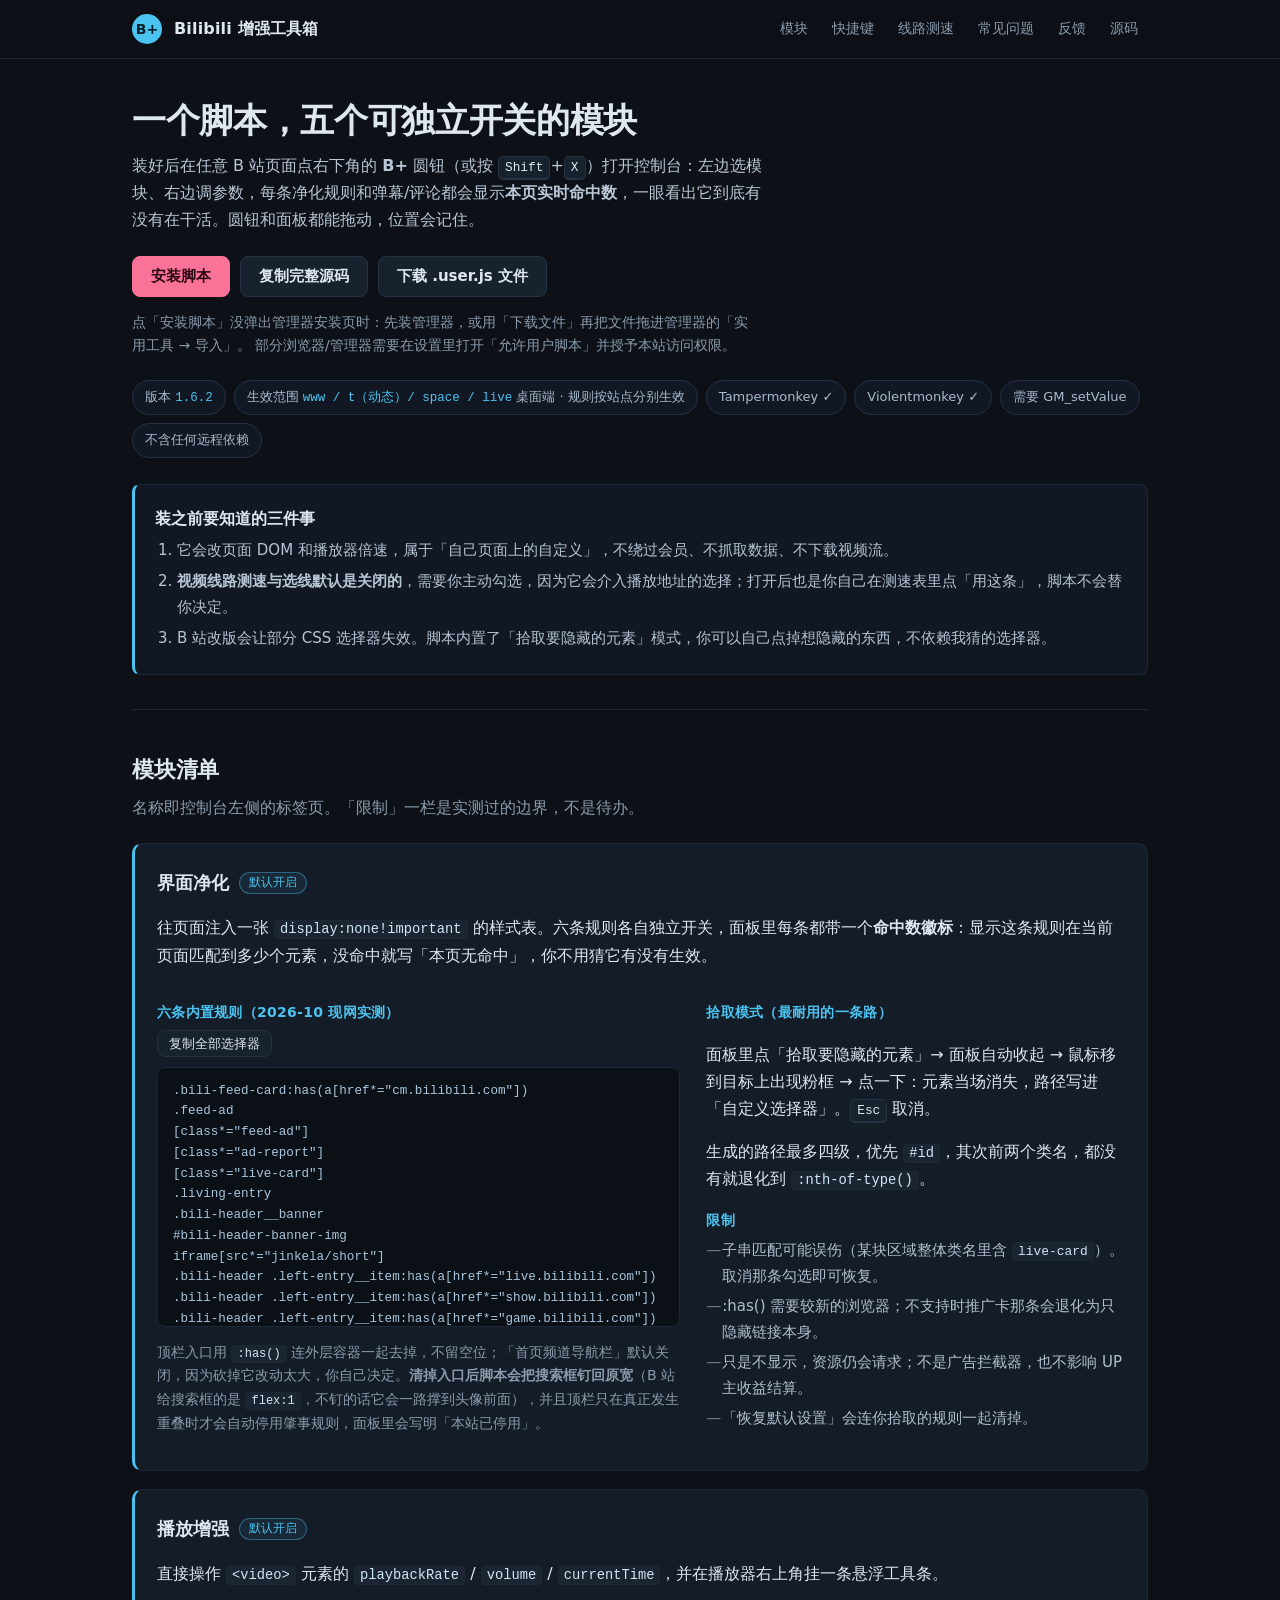
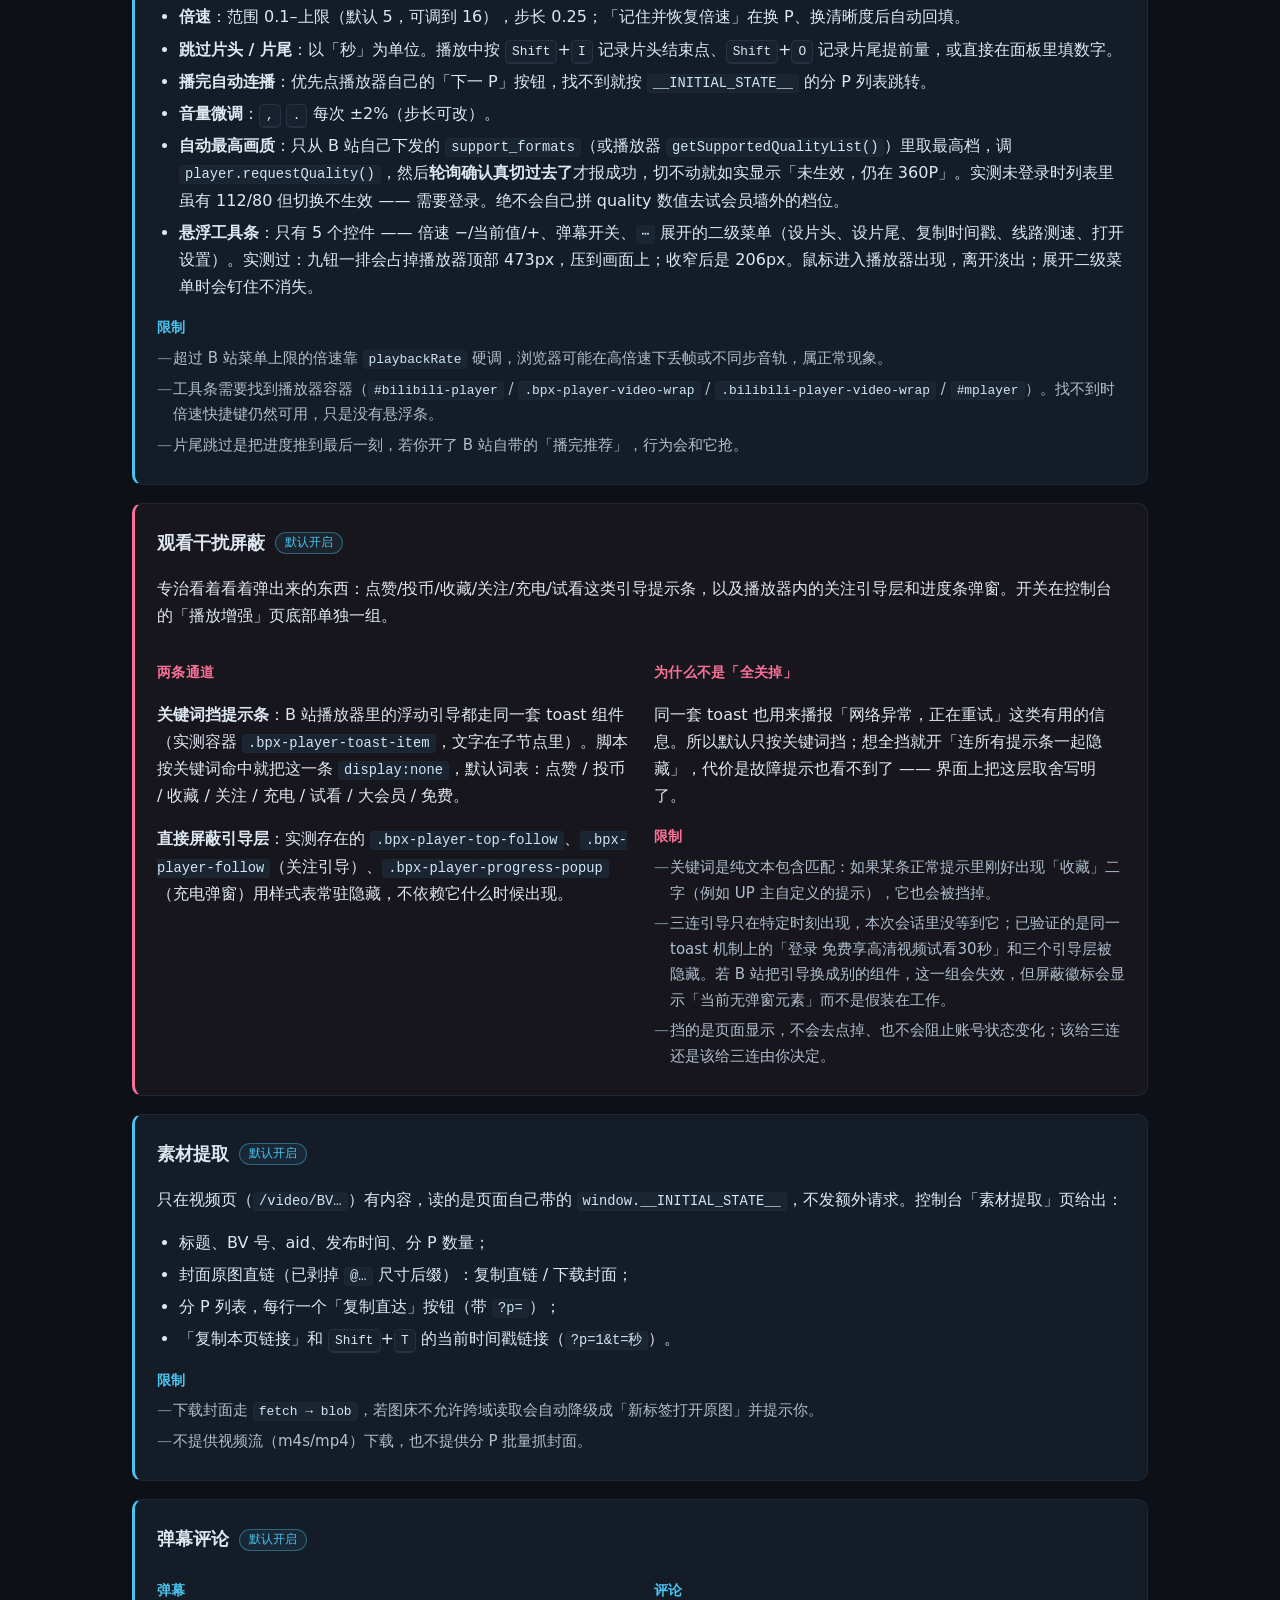
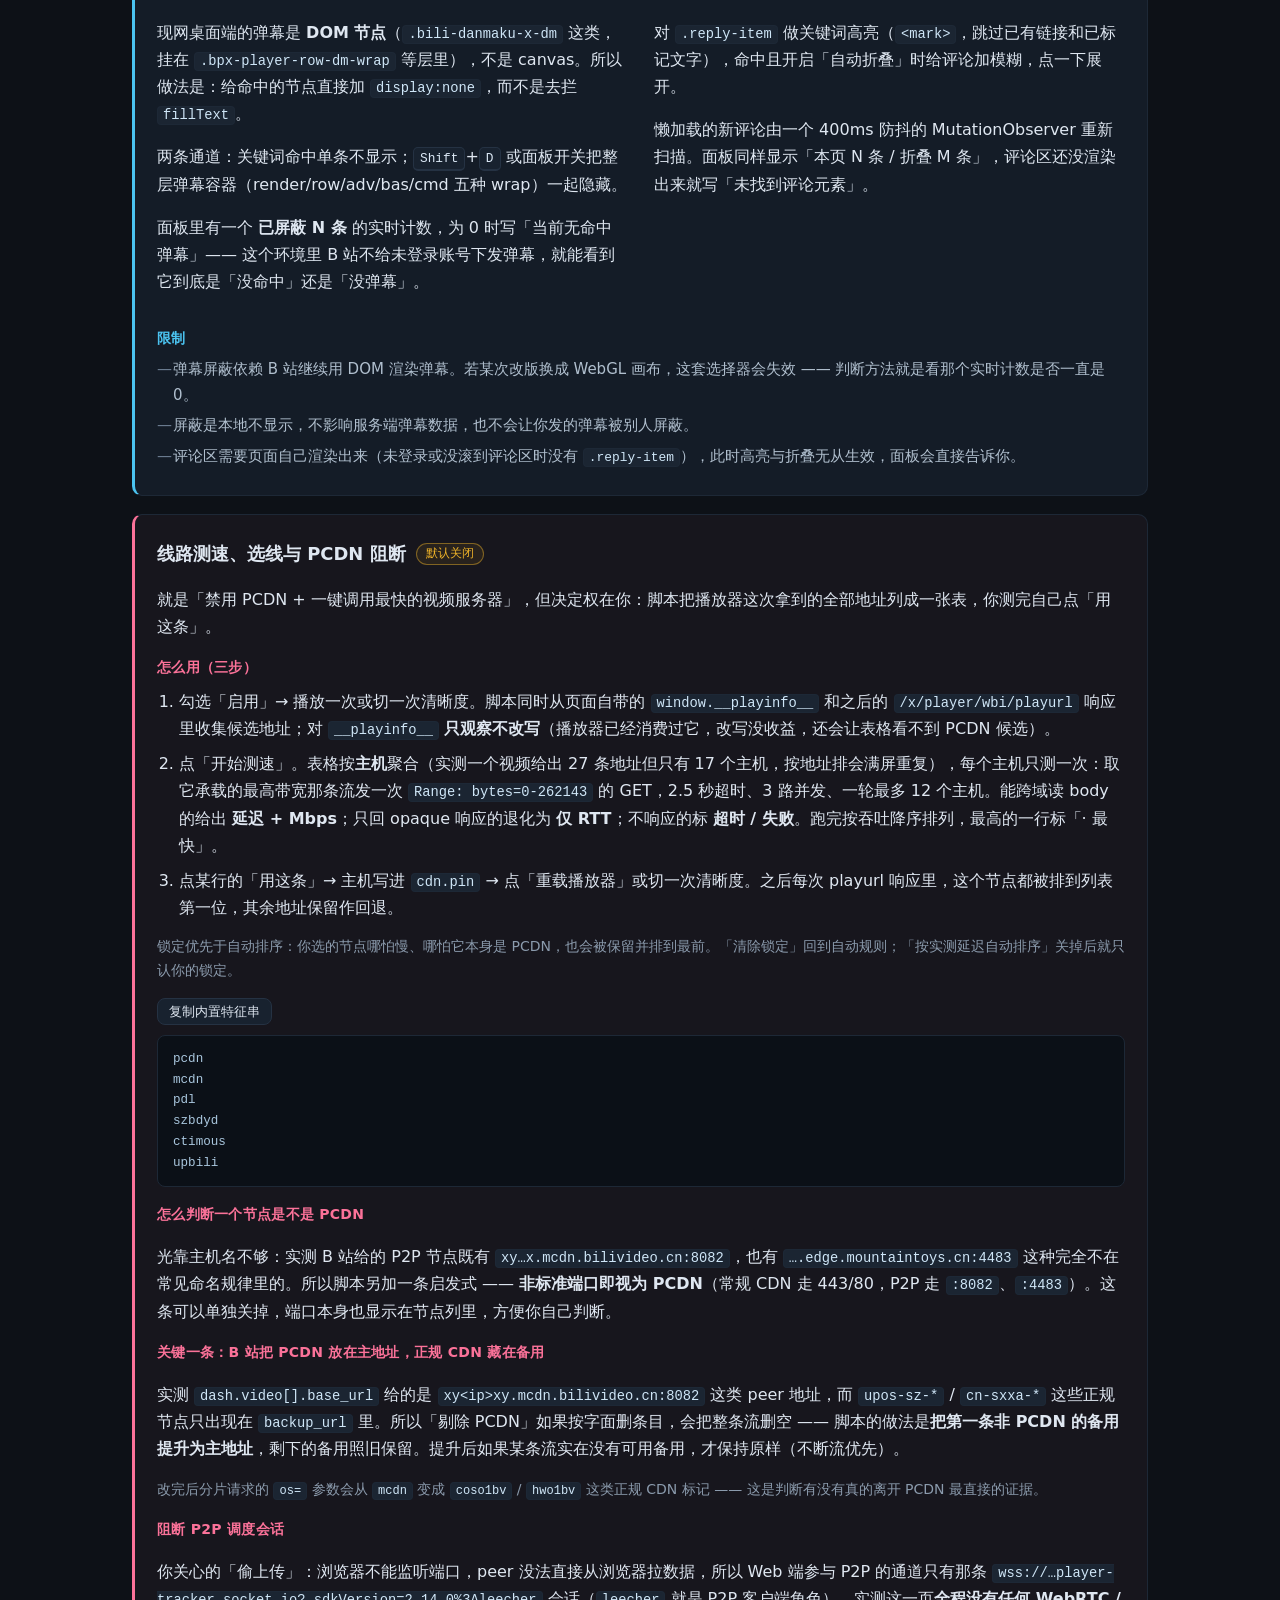
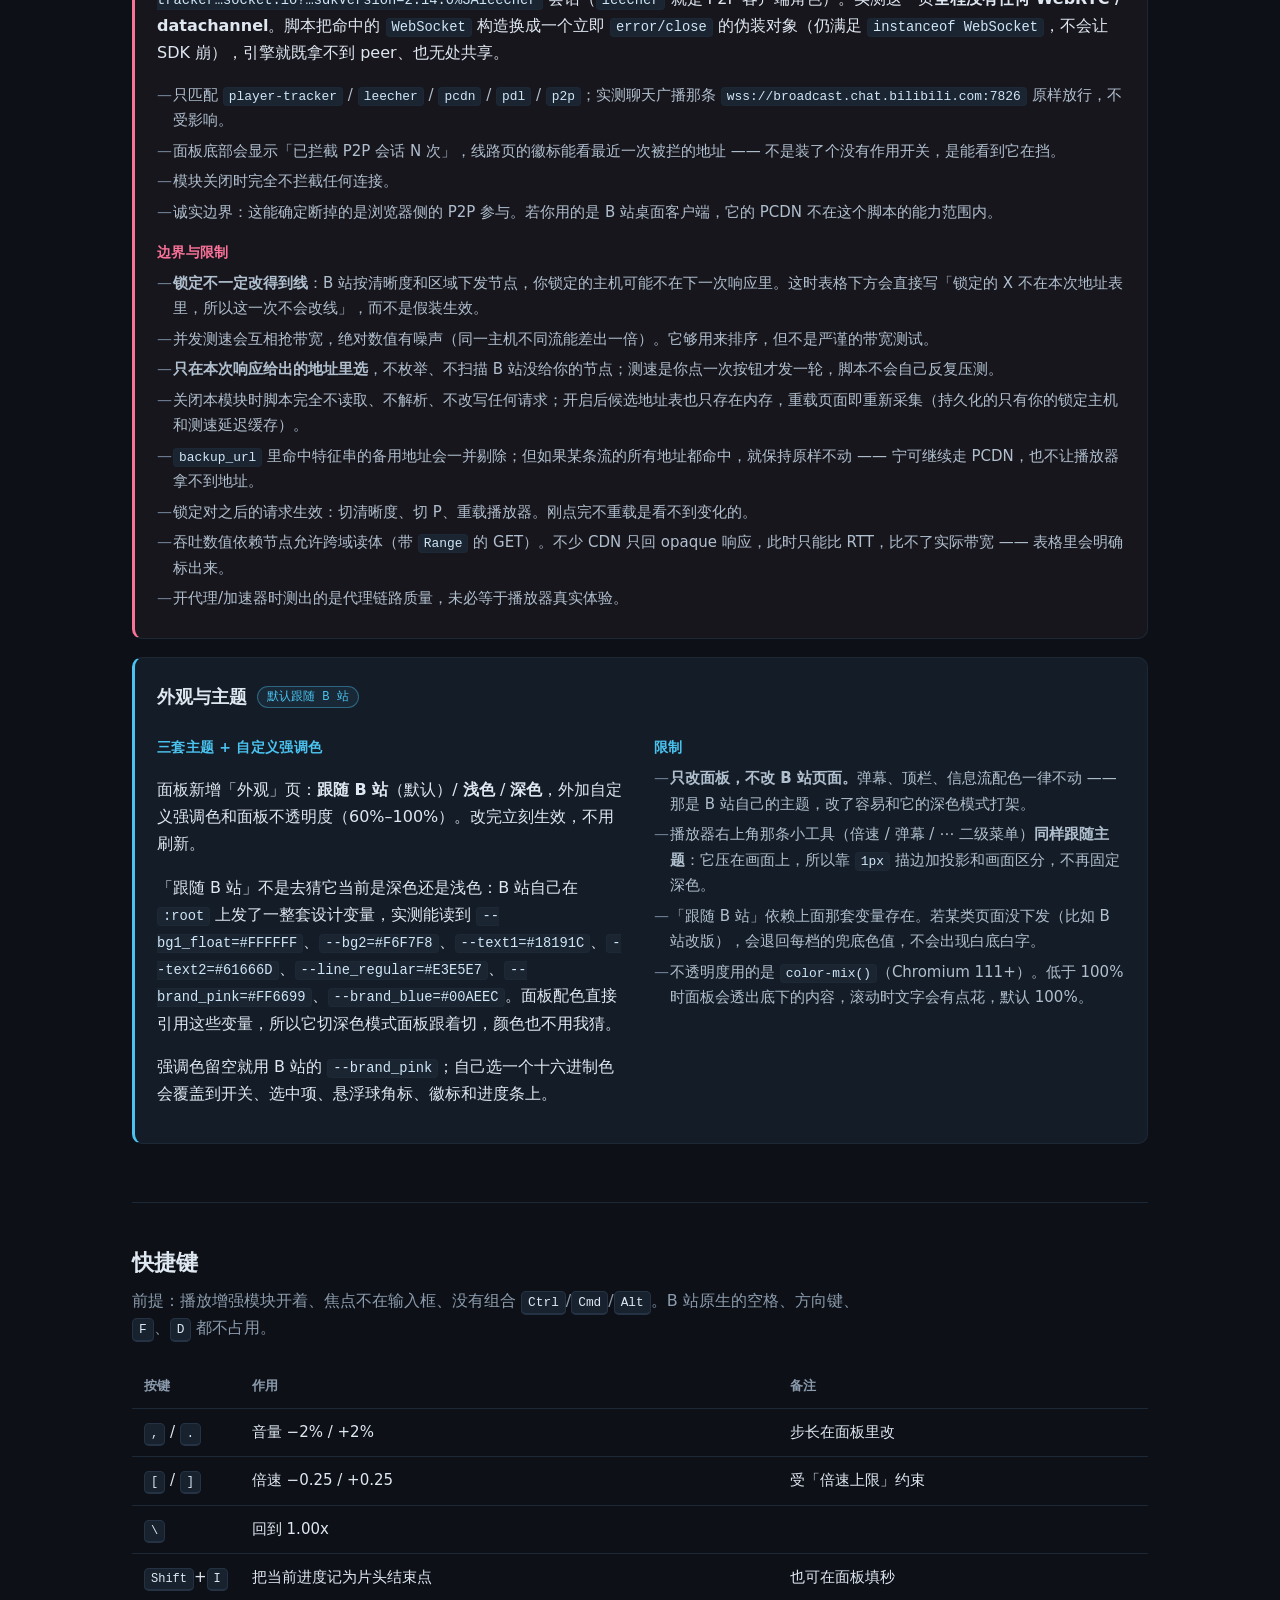
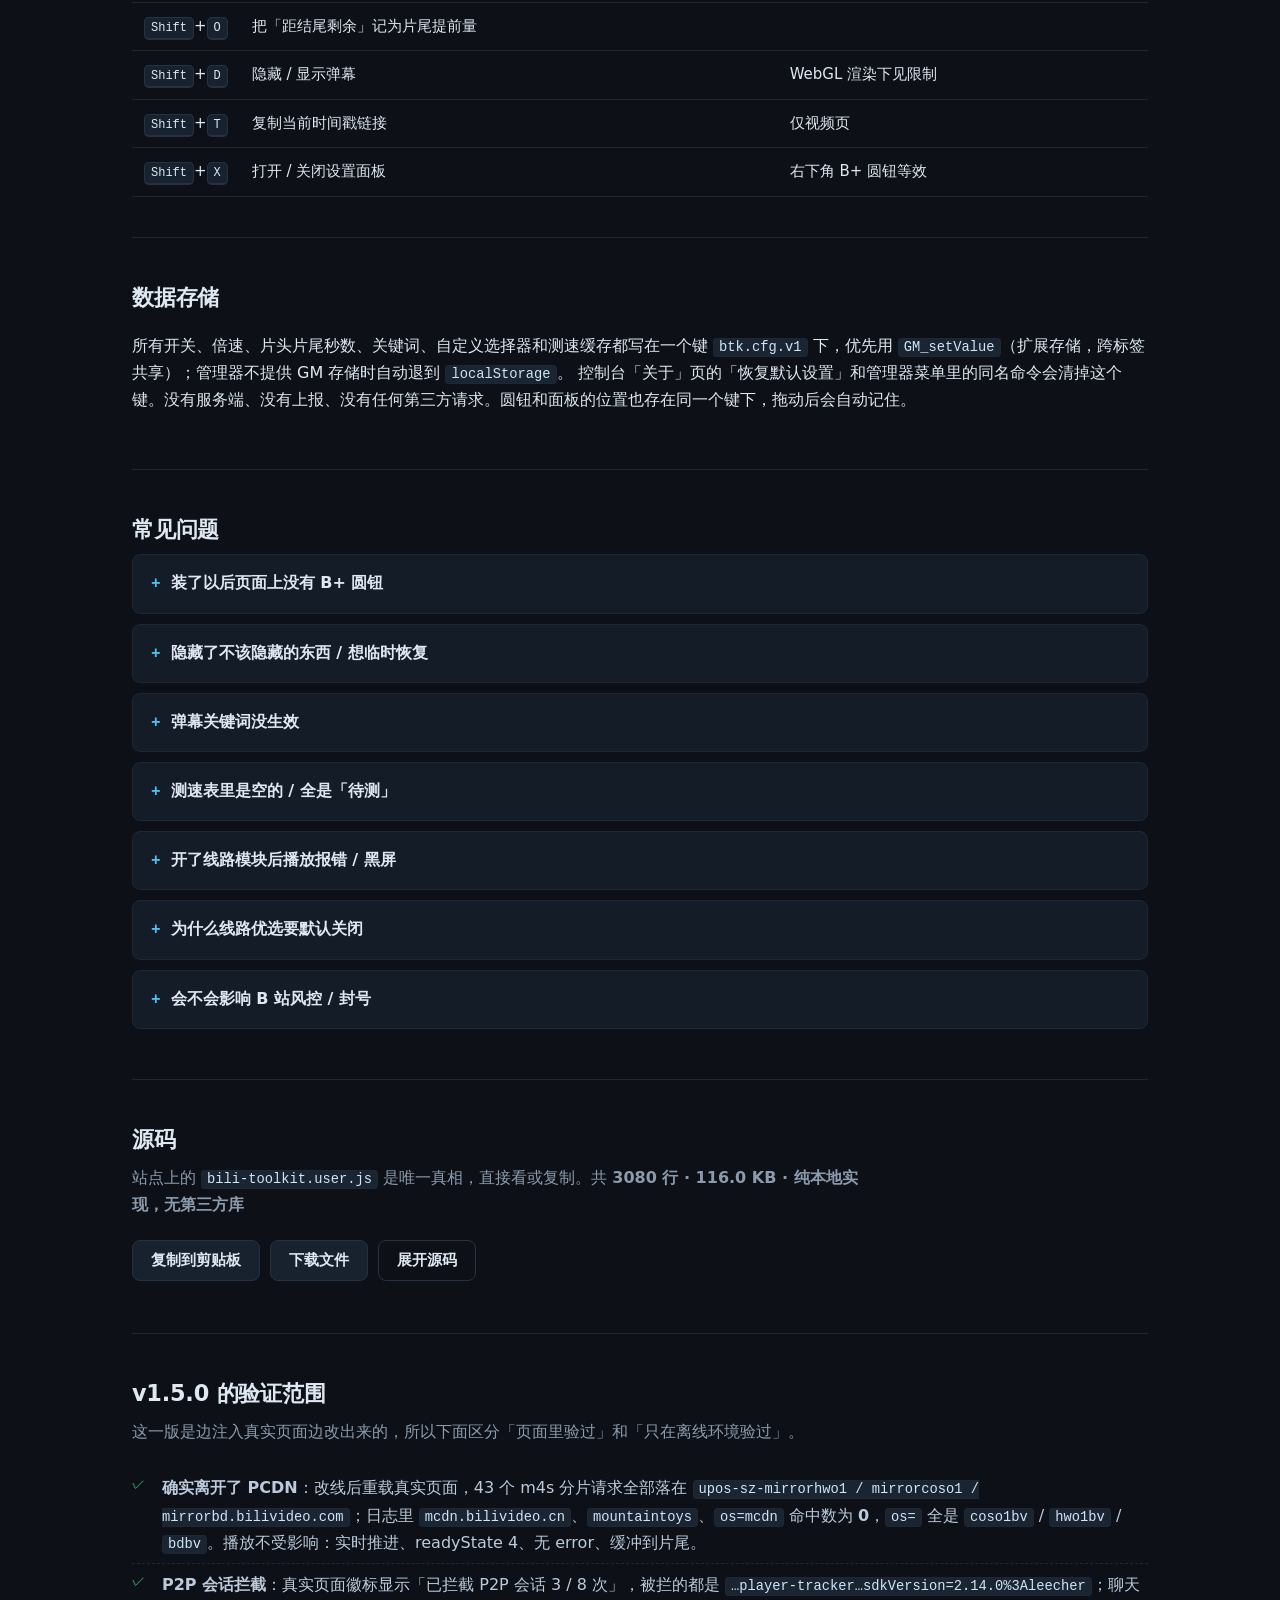
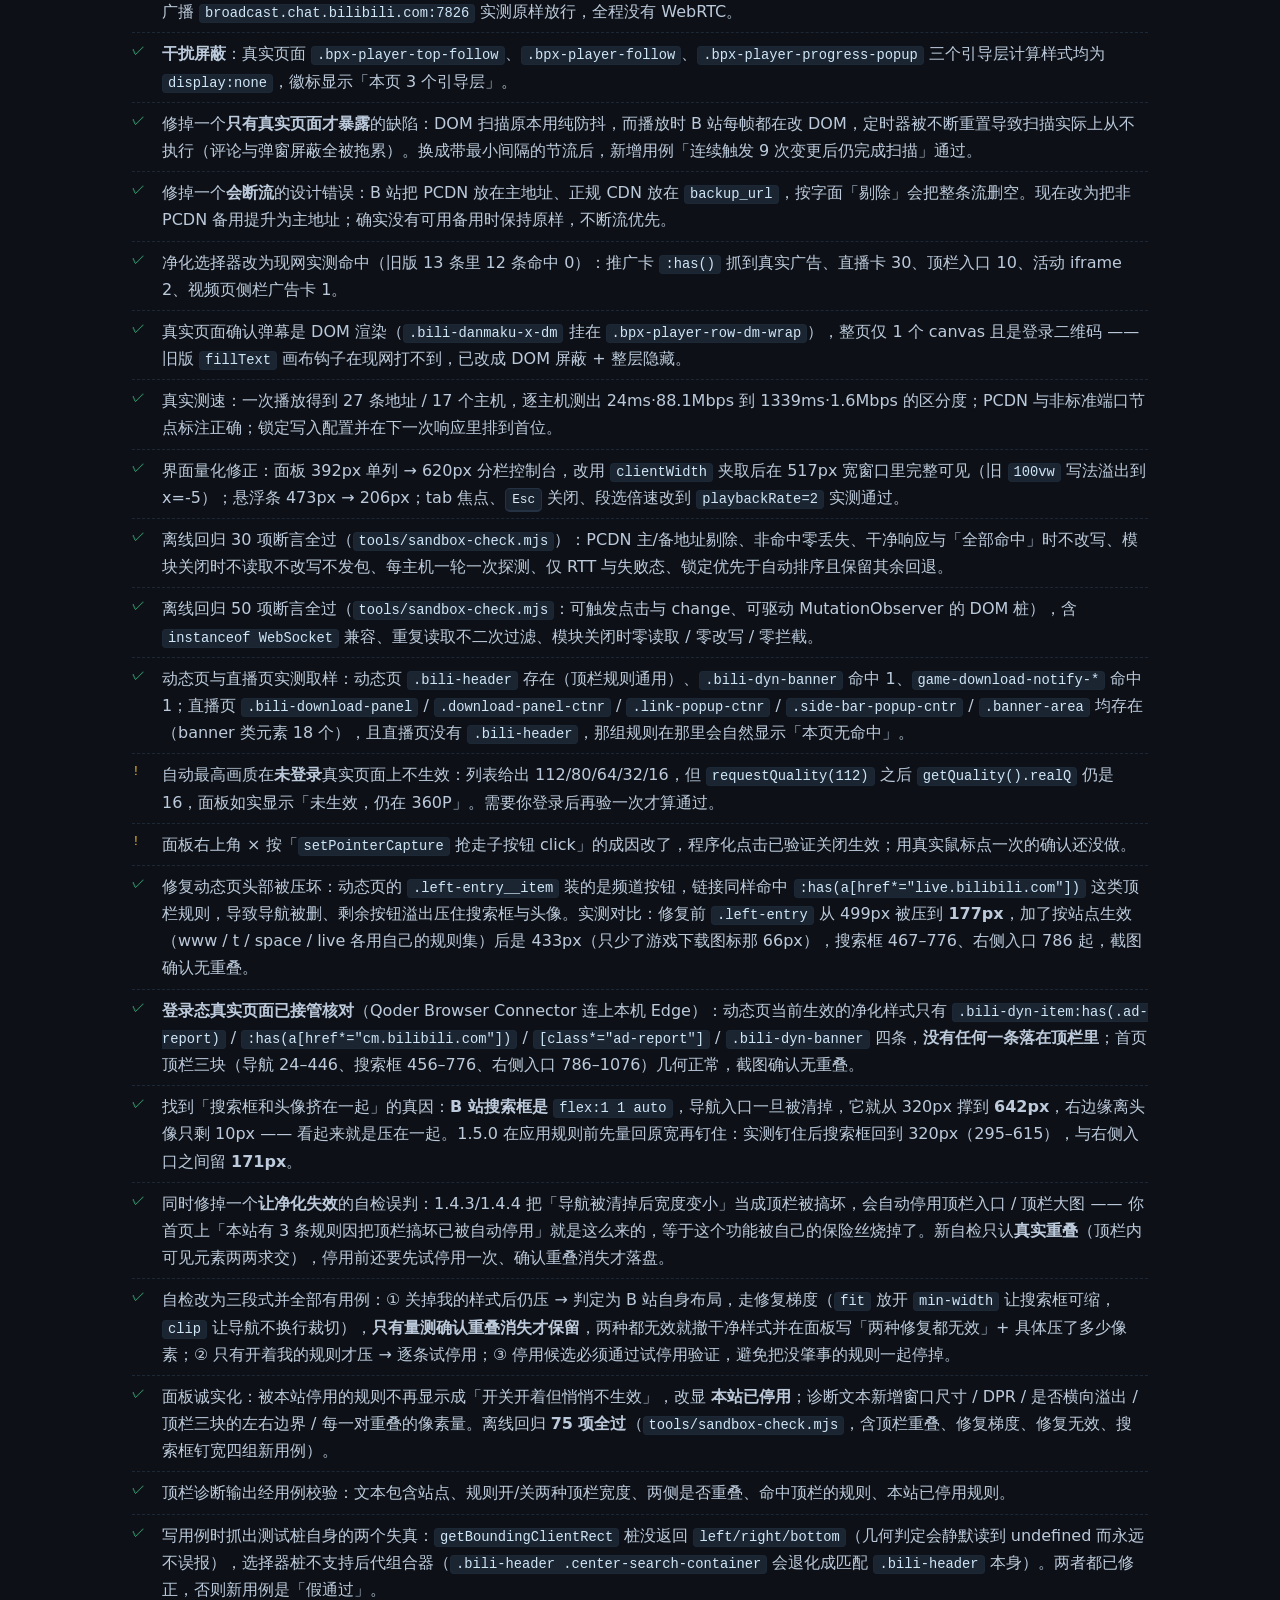
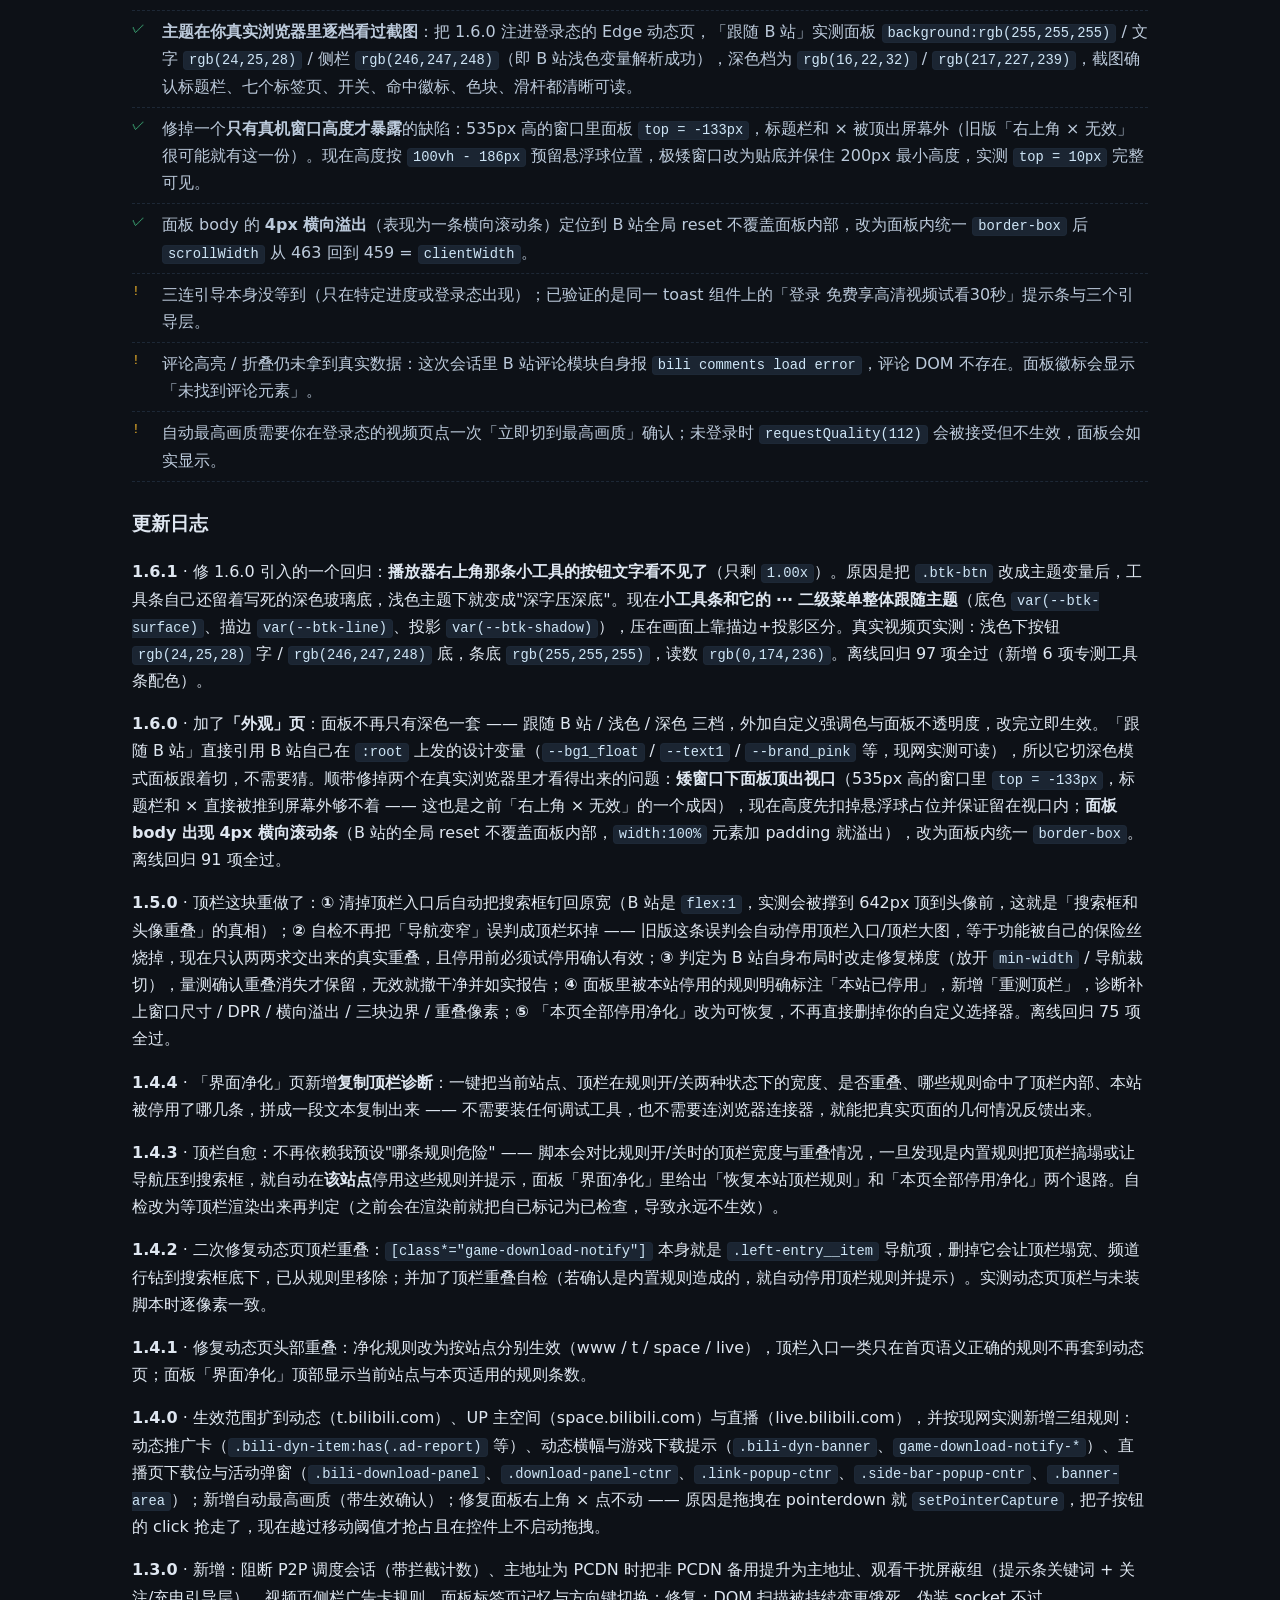
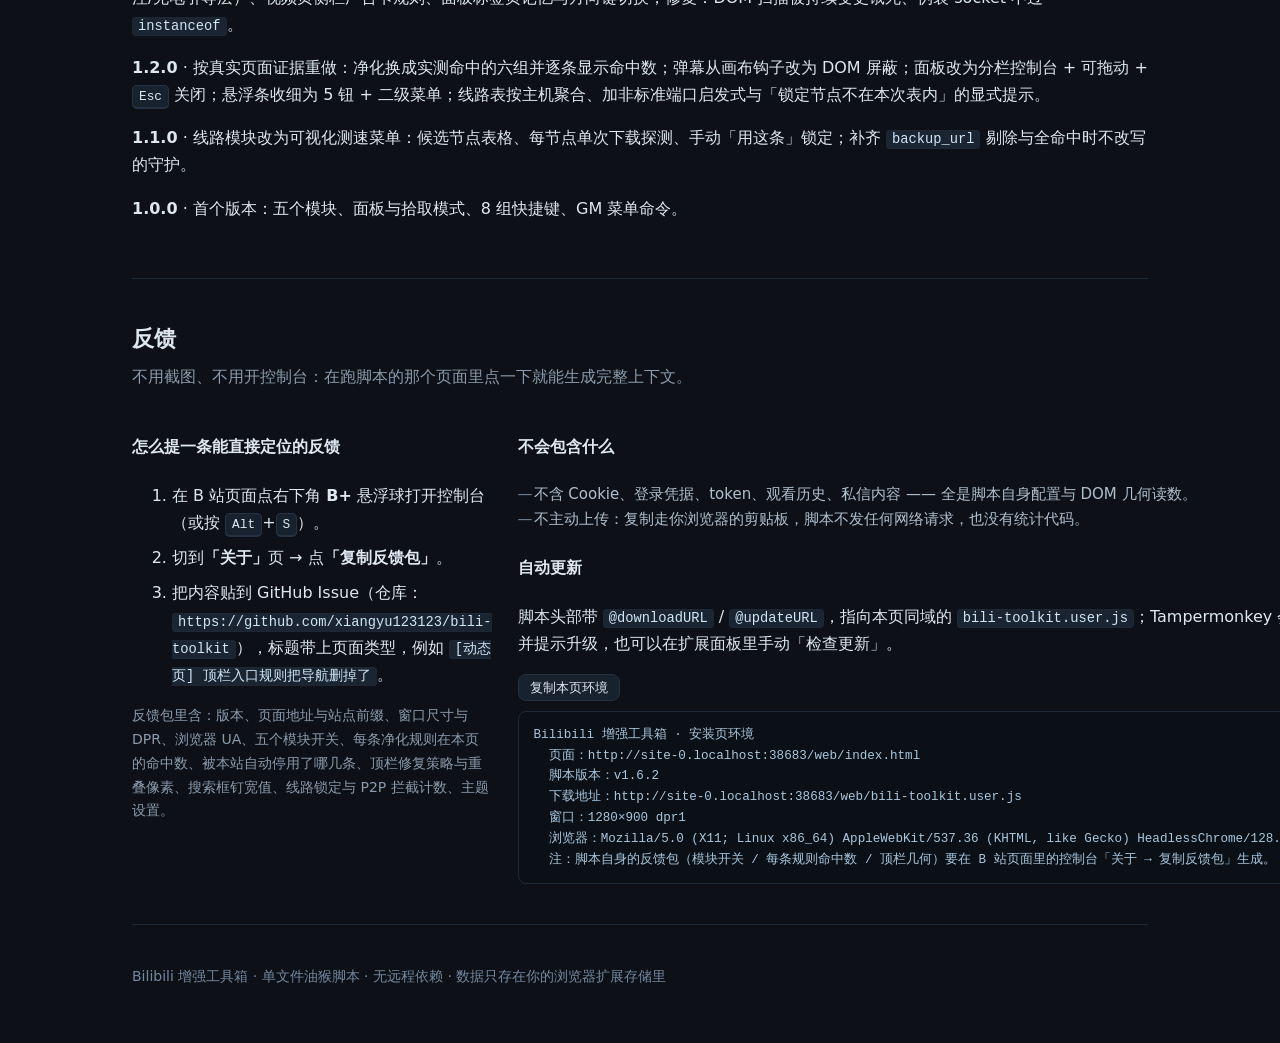
==== web/index.html @ c0f2870e "Bilibili 增强工具箱 v1.6.2 单文件油猴脚本 + 安装页：界面净化 / 播放增强 / 素材提取 / 弹幕评论 / 线路测速选线与 P2P 会话阻断 / 观看干扰屏蔽 / 跟随 B 站的主" ====
<!doctype html>
<html lang="zh-CN">
  <head>
    <meta charset="utf-8" />
    <meta name="viewport" content="width=device-width, initial-scale=1" />
    <title>Bilibili 增强工具箱 · 油猴脚本</title>
    <meta
      name="description"
      content="一个可模块化开关的 Bilibili 桌面端油猴脚本：界面净化、播放增强、素材提取、弹幕评论、视频线路测速与手动选线。含安装入口、快捷键表与已知限制说明。"
    />
    <link rel="stylesheet" href="assets/site.css" />
  </head>
  <body>
    <a class="skip" href="#main">跳到主要内容</a>

    <header class="topbar">
      <div class="wrap bar">
        <span class="mark">B+</span>
        <span class="title">Bilibili 增强工具箱</span>
        <nav aria-label="章节">
          <a href="#modules">模块</a>
          <a href="#keys">快捷键</a>
          <a href="#line">线路测速</a>
          <a href="#faq">常见问题</a>
          <a href="#feedback">反馈</a>
          <a href="#source">源码</a>
        </nav>
      </div>
    </header>

    <main id="main" class="wrap">
      <!-- 安装台 -->
      <section class="install" id="install">
        <div class="install-head">
          <h1>一个脚本，五个可独立开关的模块</h1>
          <p class="lede">
            装好后在任意 B 站页面点右下角的
            <b>B+</b> 圆钮（或按 <kbd>Shift</kbd>+<kbd>X</kbd>）打开控制台：左边选模块、右边调参数，每条净化规则和弹幕/评论都会显示<b>本页实时命中数</b>，一眼看出它到底有没有在干活。圆钮和面板都能拖动，位置会记住。
          </p>
        </div>

        <div class="actions">
          <a class="btn primary" href="bili-toolkit.user.js">安装脚本</a>
          <button class="btn" type="button" data-copy-script>复制完整源码</button>
          <a class="btn" href="bili-toolkit.user.js" download="bili-toolkit.user.js">下载 .user.js 文件</a>
        </div>
        <p class="hint">
          点「安装脚本」没弹出管理器安装页时：先装管理器，或用「下载文件」再把文件拖进管理器的「实用工具 → 导入」。
          部分浏览器/管理器需要在设置里打开「允许用户脚本」并授予本站访问权限。
        </p>

        <ul class="chips">
          <li>版本 <b id="ver">1.6.1</b></li>
          <li>生效范围 <b>www / t（动态）/ space / live</b> 桌面端 · 规则按站点分别生效</li>
          <li>Tampermonkey ✓</li>
          <li>Violentmonkey ✓</li>
          <li>需要 GM_setValue</li>
          <li>不含任何远程依赖</li>
        </ul>

        <div class="prereq">
          <h2>装之前要知道的三件事</h2>
          <ol>
            <li>它会改页面 DOM 和播放器倍速，属于「自己页面上的自定义」，不绕过会员、不抓取数据、不下载视频流。</li>
            <li><b>视频线路测速与选线默认是关闭的</b>，需要你主动勾选，因为它会介入播放地址的选择；打开后也是你自己在测速表里点「用这条」，脚本不会替你决定。</li>
            <li>B 站改版会让部分 CSS 选择器失效。脚本内置了「拾取要隐藏的元素」模式，你可以自己点掉想隐藏的东西，不依赖我猜的选择器。</li>
          </ol>
        </div>
      </section>

      <!-- 模块 -->
      <section id="modules">
        <h2>模块清单</h2>
        <p class="section-lede">名称即控制台左侧的标签页。「限制」一栏是实测过的边界，不是待办。</p>

        <article class="module">
          <h3>界面净化 <span class="tag on">默认开启</span></h3>
          <p>往页面注入一张 <code>display:none!important</code> 的样式表。六条规则各自独立开关，面板里每条都带一个<b>命中数徽标</b>：显示这条规则在当前页面匹配到多少个元素，没命中就写「本页无命中」，你不用猜它有没有生效。</p>
          <div class="cols">
            <div>
              <h4>六条内置规则（2026-10 现网实测）</h4>
              <button class="btn tiny" type="button" data-copy="#sel-all">复制全部选择器</button>
              <pre id="sel-all" class="code" tabindex="0" role="region" aria-label="内置净化选择器">.bili-feed-card:has(a[href*="cm.bilibili.com"])
.feed-ad
[class*="feed-ad"]
[class*="ad-report"]
[class*="live-card"]
.living-entry
.bili-header__banner
#bili-header-banner-img
iframe[src*="jinkela/short"]
.bili-header .left-entry__item:has(a[href*="live.bilibili.com"])
.bili-header .left-entry__item:has(a[href*="show.bilibili.com"])
.bili-header .left-entry__item:has(a[href*="game.bilibili.com"])
.bili-header .left-entry__item:has(a[href*="manga.bilibili.com"])
.bili-header .left-entry__item:has(a[href*="/match/"])
.bili-header .left-entry__item:has(a[href*="app.bilibili.com"])
.bili-header a[href*="show.bilibili.com"]
.bili-header a[href*="game.bilibili.com"]
.bili-header a[href*="manga.bilibili.com"]
.bili-header a[href*="app.bilibili.com"]
.vcd:has(.badge-text)
.vcd
.bpx-player-top-follow
.bpx-player-follow
.bpx-player-progress-popup
.bili-header__channel
.header-channel</pre>
              <p class="hint-inline">顶栏入口用 <code>:has()</code> 连外层容器一起去掉，不留空位；「首页频道导航栏」默认关闭，因为砍掉它改动太大，你自己决定。<b>清掉入口后脚本会把搜索框钉回原宽</b>（B 站给搜索框的是 <code>flex:1</code>，不钉的话它会一路撑到头像前面），并且顶栏只在真正发生重叠时才会自动停用肇事规则，面板里会写明「本站已停用」。</p>
            </div>
            <div>
              <h4>拾取模式（最耐用的一条路）</h4>
              <p>面板里点「拾取要隐藏的元素」→ 面板自动收起 → 鼠标移到目标上出现粉框 → 点一下：元素当场消失，路径写进「自定义选择器」。<kbd>Esc</kbd> 取消。</p>
              <p>生成的路径最多四级，优先 <code>#id</code>，其次前两个类名，都没有就退化到 <code>:nth-of-type()</code>。</p>
              <h4>限制</h4>
              <ul class="limits">
                <li>子串匹配可能误伤（某块区域整体类名里含 <code>live-card</code>）。取消那条勾选即可恢复。</li>
                <li>:has() 需要较新的浏览器；不支持时推广卡那条会退化为只隐藏链接本身。</li>
                <li>只是不显示，资源仍会请求；不是广告拦截器，也不影响 UP 主收益结算。</li>
                <li>「恢复默认设置」会连你拾取的规则一起清掉。</li>
              </ul>
            </div>
          </div>
        </article>

        <article class="module">
          <h3>播放增强 <span class="tag on">默认开启</span></h3>
          <p>直接操作 <code>&lt;video&gt;</code> 元素的 <code>playbackRate</code> / <code>volume</code> / <code>currentTime</code>，并在播放器右上角挂一条悬浮工具条。</p>
          <ul>
            <li><b>倍速</b>：范围 0.1–上限（默认 5，可调到 16），步长 0.25；「记住并恢复倍速」在换 P、换清晰度后自动回填。</li>
            <li><b>跳过片头 / 片尾</b>：以「秒」为单位。播放中按 <kbd>Shift</kbd>+<kbd>I</kbd> 记录片头结束点、<kbd>Shift</kbd>+<kbd>O</kbd> 记录片尾提前量，或直接在面板里填数字。</li>
            <li><b>播完自动连播</b>：优先点播放器自己的「下一 P」按钮，找不到就按 <code>__INITIAL_STATE__</code> 的分 P 列表跳转。</li>
            <li><b>音量微调</b>：<kbd>,</kbd> <kbd>.</kbd> 每次 ±2%（步长可改）。</li>
            <li><b>自动最高画质</b>：只从 B 站自己下发的 <code>support_formats</code>（或播放器 <code>getSupportedQualityList()</code>）里取最高档，调 <code>player.requestQuality()</code>，然后<b>轮询确认真切过去了</b>才报成功，切不动就如实显示「未生效，仍在 360P」。实测未登录时列表里虽有 112/80 但切换不生效 —— 需要登录。绝不会自己拼 quality 数值去试会员墙外的档位。</li>
            <li><b>悬浮工具条</b>：只有 5 个控件 —— 倍速 −/当前值/+、弹幕开关、<code>⋯</code> 展开的二级菜单（设片头、设片尾、复制时间戳、线路测速、打开设置）。实测过：九钮一排会占掉播放器顶部 473px，压到画面上；收窄后是 206px。鼠标进入播放器出现，离开淡出；展开二级菜单时会钉住不消失。</li>
          </ul>
          <h4>限制</h4>
          <ul class="limits">
            <li>超过 B 站菜单上限的倍速靠 <code>playbackRate</code> 硬调，浏览器可能在高倍速下丢帧或不同步音轨，属正常现象。</li>
            <li>工具条需要找到播放器容器（<code>#bilibili-player</code> / <code>.bpx-player-video-wrap</code> / <code>.bilibili-player-video-wrap</code> / <code>#mplayer</code>）。找不到时倍速快捷键仍然可用，只是没有悬浮条。</li>
            <li>片尾跳过是把进度推到最后一刻，若你开了 B 站自带的「播完推荐」，行为会和它抢。</li>
          </ul>
        </article>

        <article class="module accent">
          <h3>观看干扰屏蔽 <span class="tag on">默认开启</span></h3>
          <p>专治看着看着弹出来的东西：点赞/投币/收藏/关注/充电/试看这类引导提示条，以及播放器内的关注引导层和进度条弹窗。开关在控制台的「播放增强」页底部单独一组。</p>
          <div class="cols">
            <div>
              <h4>两条通道</h4>
              <p><b>关键词挡提示条</b>：B 站播放器里的浮动引导都走同一套 toast 组件（实测容器 <code>.bpx-player-toast-item</code>，文字在子节点里）。脚本按关键词命中就把这一条 <code>display:none</code>，默认词表：点赞 / 投币 / 收藏 / 关注 / 充电 / 试看 / 大会员 / 免费。</p>
              <p><b>直接屏蔽引导层</b>：实测存在的 <code>.bpx-player-top-follow</code>、<code>.bpx-player-follow</code>（关注引导）、<code>.bpx-player-progress-popup</code>（充电弹窗）用样式表常驻隐藏，不依赖它什么时候出现。</p>
            </div>
            <div>
              <h4>为什么不是「全关掉」</h4>
              <p>同一套 toast 也用来播报「网络异常，正在重试」这类有用的信息。所以默认只按关键词挡；想全挡就开「连所有提示条一起隐藏」，代价是故障提示也看不到了 —— 界面上把这层取舍写明了。</p>
              <h4>限制</h4>
              <ul class="limits">
                <li>关键词是纯文本包含匹配：如果某条正常提示里刚好出现「收藏」二字（例如 UP 主自定义的提示），它也会被挡掉。</li>
                <li>三连引导只在特定时刻出现，本次会话里没等到它；已验证的是同一 toast 机制上的「登录 免费享高清视频试看30秒」和三个引导层被隐藏。若 B 站把引导换成别的组件，这一组会失效，但屏蔽徽标会显示「当前无弹窗元素」而不是假装在工作。</li>
                <li>挡的是页面显示，不会去点掉、也不会阻止账号状态变化；该给三连还是该给三连由你决定。</li>
              </ul>
            </div>
          </div>
        </article>

        <article class="module">
          <h3>素材提取 <span class="tag on">默认开启</span></h3>
          <p>只在视频页（<code>/video/BV…</code>）有内容，读的是页面自己带的 <code>window.__INITIAL_STATE__</code>，不发额外请求。控制台「素材提取」页给出：</p>
          <ul>
            <li>标题、BV 号、aid、发布时间、分 P 数量；</li>
            <li>封面原图直链（已剥掉 <code>@…</code> 尺寸后缀）：复制直链 / 下载封面；</li>
            <li>分 P 列表，每行一个「复制直达」按钮（带 <code>?p=</code>）；</li>
            <li>「复制本页链接」和 <kbd>Shift</kbd>+<kbd>T</kbd> 的当前时间戳链接（<code>?p=1&amp;t=秒</code>）。</li>
          </ul>
          <h4>限制</h4>
          <ul class="limits">
            <li>下载封面走 <code>fetch → blob</code>，若图床不允许跨域读取会自动降级成「新标签打开原图」并提示你。</li>
            <li>不提供视频流（m4s/mp4）下载，也不提供分 P 批量抓封面。</li>
          </ul>
        </article>

        <article class="module">
          <h3>弹幕评论 <span class="tag on">默认开启</span></h3>
          <div class="cols">
            <div>
              <h4>弹幕</h4>
              <p>现网桌面端的弹幕是 <b>DOM 节点</b>（<code>.bili-danmaku-x-dm</code> 这类，挂在 <code>.bpx-player-row-dm-wrap</code> 等层里），不是 canvas。所以做法是：给命中的节点直接加 <code>display:none</code>，而不是去拦 <code>fillText</code>。</p>
              <p>两条通道：关键词命中单条不显示；<kbd>Shift</kbd>+<kbd>D</kbd> 或面板开关把整层弹幕容器（render/row/adv/bas/cmd 五种 wrap）一起隐藏。</p>
              <p>面板里有一个 <b>已屏蔽 N 条</b> 的实时计数，为 0 时写「当前无命中弹幕」—— 这个环境里 B 站不给未登录账号下发弹幕，就能看到它到底是「没命中」还是「没弹幕」。</p>
            </div>
            <div>
              <h4>评论</h4>
              <p>对 <code>.reply-item</code> 做关键词高亮（<code>&lt;mark&gt;</code>，跳过已有链接和已标记文字），命中且开启「自动折叠」时给评论加模糊，点一下展开。</p>
              <p>懒加载的新评论由一个 400ms 防抖的 MutationObserver 重新扫描。面板同样显示「本页 N 条 / 折叠 M 条」，评论区还没渲染出来就写「未找到评论元素」。</p>
            </div>
          </div>
          <h4>限制</h4>
          <ul class="limits">
            <li>弹幕屏蔽依赖 B 站继续用 DOM 渲染弹幕。若某次改版换成 WebGL 画布，这套选择器会失效 —— 判断方法就是看那个实时计数是否一直是 0。</li>
            <li>屏蔽是本地不显示，不影响服务端弹幕数据，也不会让你发的弹幕被别人屏蔽。</li>
            <li>评论区需要页面自己渲染出来（未登录或没滚到评论区时没有 <code>.reply-item</code>），此时高亮与折叠无从生效，面板会直接告诉你。</li>
          </ul>
        </article>

        <article class="module accent">
          <h3>线路测速、选线与 PCDN 阻断 <span class="tag off">默认关闭</span></h3>
          <p>就是「禁用 PCDN + 一键调用最快的视频服务器」，但决定权在你：脚本把播放器这次拿到的全部地址列成一张表，你测完自己点「用这条」。</p>
          <h4>怎么用（三步）</h4>
          <ol class="steps">
            <li>勾选「启用」→ 播放一次或切一次清晰度。脚本同时从页面自带的 <code>window.__playinfo__</code> 和之后的 <code>/x/player/wbi/playurl</code> 响应里收集候选地址；对 <code>__playinfo__</code> <b>只观察不改写</b>（播放器已经消费过它，改写没收益，还会让表格看不到 PCDN 候选）。</li>
            <li>点「开始测速」。表格按<b>主机</b>聚合（实测一个视频给出 27 条地址但只有 17 个主机，按地址排会满屏重复），每个主机只测一次：取它承载的最高带宽那条流发一次 <code>Range: bytes=0-262143</code> 的 GET，2.5 秒超时、3 路并发、一轮最多 12 个主机。能跨域读 body 的给出 <b>延迟 + Mbps</b>；只回 opaque 响应的退化为 <b>仅 RTT</b>；不响应的标 <b>超时 / 失败</b>。跑完按吞吐降序排列，最高的一行标「· 最快」。</li>
            <li>点某行的「用这条」→ 主机写进 <code>cdn.pin</code> → 点「重载播放器」或切一次清晰度。之后每次 playurl 响应里，这个节点都被排到列表第一位，其余地址保留作回退。</li>
          </ol>
          <p class="hint-inline">
            锁定优先于自动排序：你选的节点哪怕慢、哪怕它本身是 PCDN，也会被保留并排到最前。「清除锁定」回到自动规则；「按实测延迟自动排序」关掉后就只认你的锁定。
          </p>
          <button class="btn tiny" type="button" data-copy="#pcdn-list">复制内置特征串</button>
          <pre id="pcdn-list" class="code" tabindex="0" role="region" aria-label="PCDN 特征串">pcdn
mcdn
pdl
szbdyd
ctimous
upbili</pre>
          <h4>怎么判断一个节点是不是 PCDN</h4>
          <p>光靠主机名不够：实测 B 站给的 P2P 节点既有 <code>xy…x.mcdn.bilivideo.cn:8082</code>，也有 <code>….edge.mountaintoys.cn:4483</code> 这种完全不在常见命名规律里的。所以脚本另加一条启发式 —— <b>非标准端口即视为 PCDN</b>（常规 CDN 走 443/80，P2P 走 <code>:8082</code>、<code>:4483</code>）。这条可以单独关掉，端口本身也显示在节点列里，方便你自己判断。</p>
          <h4>关键一条：B 站把 PCDN 放在主地址，正规 CDN 藏在备用</h4>
          <p>
            实测 <code>dash.video[].base_url</code> 给的是 <code>xy&lt;ip&gt;xy.mcdn.bilivideo.cn:8082</code> 这类 peer 地址，而 <code>upos-sz-*</code> / <code>cn-sxxa-*</code> 这些正规节点只出现在
            <code>backup_url</code> 里。所以「剔除 PCDN」如果按字面删条目，会把整条流删空 —— 脚本的做法是<b>把第一条非 PCDN 的备用提升为主地址</b>，剩下的备用照旧保留。提升后如果某条流实在没有可用备用，才保持原样（不断流优先）。
          </p>
          <p class="hint-inline">
            改完后分片请求的 <code>os=</code> 参数会从 <code>mcdn</code> 变成 <code>coso1bv</code> / <code>hwo1bv</code> 这类正规 CDN 标记 —— 这是判断有没有真的离开 PCDN 最直接的证据。
          </p>

          <h4>阻断 P2P 调度会话</h4>
          <p>
            你关心的「偷上传」：浏览器不能监听端口，peer 没法直接从浏览器拉数据，所以 Web 端参与 P2P 的通道只有那条
            <code>wss://…player-tracker…socket.io?…sdkVersion=2.14.0%3Aleecher</code> 会话（<code>leecher</code> 就是 P2P 客户端角色）。实测这一页<b>全程没有任何 WebRTC / datachannel</b>。脚本把命中的
            <code>WebSocket</code> 构造换成一个立即 <code>error/close</code> 的伪装对象（仍满足 <code>instanceof WebSocket</code>，不会让 SDK 崩），引擎就既拿不到 peer、也无处共享。
          </p>
          <ul class="limits">
            <li>只匹配 <code>player-tracker</code> / <code>leecher</code> / <code>pcdn</code> / <code>pdl</code> / <code>p2p</code>；实测聊天广播那条 <code>wss://broadcast.chat.bilibili.com:7826</code> 原样放行，不受影响。</li>
            <li>面板底部会显示「已拦截 P2P 会话 N 次」，线路页的徽标能看最近一次被拦的地址 —— 不是装了个没有作用开关，是能看到它在挡。</li>
            <li>模块关闭时完全不拦截任何连接。</li>
            <li>诚实边界：这能确定断掉的是浏览器侧的 P2P 参与。若你用的是 B 站桌面客户端，它的 PCDN 不在这个脚本的能力范围内。</li>
          </ul>
          <h4>边界与限制</h4>
          <ul class="limits">
            <li><b>锁定不一定改得到线</b>：B 站按清晰度和区域下发节点，你锁定的主机可能不在下一次响应里。这时表格下方会直接写「锁定的 X 不在本次地址表里，所以这一次不会改线」，而不是假装生效。</li>
            <li>并发测速会互相抢带宽，绝对数值有噪声（同一主机不同流能差出一倍）。它够用来排序，但不是严谨的带宽测试。</li>
            <li><b>只在本次响应给出的地址里选</b>，不枚举、不扫描 B 站没给你的节点；测速是你点一次按钮才发一轮，脚本不会自己反复压测。</li>
            <li>关闭本模块时脚本完全不读取、不解析、不改写任何请求；开启后候选地址表也只存在内存，重载页面即重新采集（持久化的只有你的锁定主机和测速延迟缓存）。</li>
            <li><code>backup_url</code> 里命中特征串的备用地址会一并剔除；但如果某条流的所有地址都命中，就保持原样不动 —— 宁可继续走 PCDN，也不让播放器拿不到地址。</li>
            <li>锁定对之后的请求生效：切清晰度、切 P、重载播放器。刚点完不重载是看不到变化的。</li>
            <li>吞吐数值依赖节点允许跨域读体（带 <code>Range</code> 的 GET）。不少 CDN 只回 opaque 响应，此时只能比 RTT，比不了实际带宽 —— 表格里会明确标出来。</li>
            <li>开代理/加速器时测出的是代理链路质量，未必等于播放器真实体验。</li>
          </ul>
        </article>

        <article class="module">
          <h3>外观与主题 <span class="tag on">默认跟随 B 站</span></h3>
          <div class="cols">
            <div>
              <h4>三套主题 + 自定义强调色</h4>
              <p>面板新增「外观」页：<b>跟随 B 站</b>（默认）/ <b>浅色</b> / <b>深色</b>，外加自定义强调色和面板不透明度（60%–100%）。改完立刻生效，不用刷新。</p>
              <p>「跟随 B 站」不是去猜它当前是深色还是浅色：B 站自己在 <code>:root</code> 上发了一整套设计变量，实测能读到 <code>--bg1_float=#FFFFFF</code>、<code>--bg2=#F6F7F8</code>、<code>--text1=#18191C</code>、<code>--text2=#61666D</code>、<code>--line_regular=#E3E5E7</code>、<code>--brand_pink=#FF6699</code>、<code>--brand_blue=#00AEEC</code>。面板配色直接引用这些变量，所以它切深色模式面板跟着切，颜色也不用我猜。</p>
              <p>强调色留空就用 B 站的 <code>--brand_pink</code>；自己选一个十六进制色会覆盖到开关、选中项、悬浮球角标、徽标和进度条上。</p>
            </div>
            <div>
              <h4>限制</h4>
              <ul class="limits">
                <li><b>只改面板，不改 B 站页面。</b>弹幕、顶栏、信息流配色一律不动 —— 那是 B 站自己的主题，改了容易和它的深色模式打架。</li>
                <li>播放器右上角那条小工具（倍速 / 弹幕 / ⋯ 二级菜单）<b>同样跟随主题</b>：它压在画面上，所以靠 <code>1px</code> 描边加投影和画面区分，不再固定深色。</li>
                <li>「跟随 B 站」依赖上面那套变量存在。若某类页面没下发（比如 B 站改版），会退回每档的兜底色值，不会出现白底白字。</li>
                <li>不透明度用的是 <code>color-mix()</code>（Chromium 111+）。低于 100% 时面板会透出底下的内容，滚动时文字会有点花，默认 100%。</li>
              </ul>
            </div>
          </div>
        </article>
      </section>

      <!-- 快捷键 -->
      <section id="keys">
        <h2>快捷键</h2>
        <p class="section-lede">
          前提：播放增强模块开着、焦点不在输入框、没有组合 <kbd>Ctrl</kbd>/<kbd>Cmd</kbd>/<kbd>Alt</kbd>。B 站原生的空格、方向键、<kbd>F</kbd>、<kbd>D</kbd> 都不占用。
        </p>
        <table class="keys">
          <thead>
            <tr><th scope="col">按键</th><th scope="col">作用</th><th scope="col">备注</th></tr>
          </thead>
          <tbody>
            <tr><td><kbd>,</kbd> / <kbd>.</kbd></td><td>音量 −2% / +2%</td><td>步长在面板里改</td></tr>
            <tr><td><kbd>[</kbd> / <kbd>]</kbd></td><td>倍速 −0.25 / +0.25</td><td>受「倍速上限」约束</td></tr>
            <tr><td><kbd>\</kbd></td><td>回到 1.00x</td><td></td></tr>
            <tr><td><kbd>Shift</kbd>+<kbd>I</kbd></td><td>把当前进度记为片头结束点</td><td>也可在面板填秒</td></tr>
            <tr><td><kbd>Shift</kbd>+<kbd>O</kbd></td><td>把「距结尾剩余」记为片尾提前量</td><td></td></tr>
            <tr><td><kbd>Shift</kbd>+<kbd>D</kbd></td><td>隐藏 / 显示弹幕</td><td>WebGL 渲染下见限制</td></tr>
            <tr><td><kbd>Shift</kbd>+<kbd>T</kbd></td><td>复制当前时间戳链接</td><td>仅视频页</td></tr>
            <tr><td><kbd>Shift</kbd>+<kbd>X</kbd></td><td>打开 / 关闭设置面板</td><td>右下角 B+ 圆钮等效</td></tr>
          </tbody>
        </table>
      </section>

      <!-- 线路说明 -->
      <section id="line">
        <h2>数据存储</h2>
        <p>
          所有开关、倍速、片头片尾秒数、关键词、自定义选择器和测速缓存都写在一个键
          <code>btk.cfg.v1</code> 下，优先用 <code>GM_setValue</code>（扩展存储，跨标签共享）；管理器不提供 GM 存储时自动退到 <code>localStorage</code>。
          控制台「关于」页的「恢复默认设置」和管理器菜单里的同名命令会清掉这个键。没有服务端、没有上报、没有任何第三方请求。圆钮和面板的位置也存在同一个键下，拖动后会自动记住。
        </p>
      </section>

      <!-- FAQ -->
      <section id="faq">
        <h2>常见问题</h2>
        <details>
          <summary>装了以后页面上没有 B+ 圆钮</summary>
          <p>依次检查：管理器里该脚本是否已启用、是否给了 <code>www.bilibili.com</code> 的访问权限、地址是不是桌面端（<code>m.bilibili.com</code>、<code>live.bilibili.com</code> 不在 <code>@match</code> 内）。都正常就硬刷新一次（<kbd>Ctrl</kbd>+<kbd>F5</kbd>），脚本在 <code>document-start</code> 装载，旧标签页不会自动生效。</p>
        </details>
        <details>
          <summary>隐藏了不该隐藏的东西 / 想临时恢复</summary>
          <p>面板 → 界面净化 → 取消对应分组勾选，或删掉「自定义选择器」里那一条。<code>display:none</code> 只存在于运行时注入的样式表里，不修改你的账号设置。</p>
        </details>
        <details>
          <summary>弹幕关键词没生效</summary>
          <p>先看面板「弹幕评论」页里的那个徽标。写「当前无命中弹幕」有两种可能：真的没命中，或者这个页面此刻根本没给你下发弹幕（未登录、或该时间点没有流量）—— 这两种状态在界面上分不开，因为脚本只能看到 DOM 里有没有 <code>.bili-danmaku-x-*</code> 节点。若徽标有数但你确定关键词该命中，说明 B 站把弹幕渲染换成了画布，此时 DOM 屏蔽失效，只能用 <kbd>Shift</kbd>+<kbd>D</kbd> 整层隐藏。</p>
        </details>
        <details>
          <summary>测速表里是空的 / 全是「待测」</summary>
          <p>地址表是从 <code>playurl</code> 响应里现采的：刚勾上「启用」时脚本还没机会读到响应，点「重载播放器」或切一次清晰度就会填上。「待测」是你还没点「开始测速」；测完之后按节点能力分别显示 Mbps、仅 RTT 或失败。</p>
        </details>
        <details>
          <summary>开了线路模块后播放报错 / 黑屏</summary>
          <p>先在面板里取消勾选「启用」，再点「重载播放器」。这个模块介入的是播放地址的选择，出问题时的正确退路就是关掉它。也可以只关「剔除 PCDN 地址」而保留锁定，用来定位是不是备用地址被剔掉导致的。</p>
        </details>
        <details>
          <summary>为什么线路优选要默认关闭</summary>
          <p>它会改写播放器拿到的响应，是五个模块里唯一改变「内容从哪里取」的一个。界面净化、倍速、素材、弹幕评论都只影响你这台设备的显示与操作，所以默认开着。</p>
        </details>
        <details>
          <summary>会不会影响 B 站风控 / 封号</summary>
          <p>脚本不自动发送弹幕、不签到、不点击任务、不做批量请求，测速上限是每次响应最多 6 个主机各一次 <code>HEAD</code>。它仍然是一段在页面上执行的非官方脚本，是否使用由你自己判断。</p>
        </details>
      </section>

      <!-- 源码 -->
      <section id="source">
        <h2>源码</h2>
        <p class="section-lede">
          站点上的 <code>bili-toolkit.user.js</code> 是唯一真相，直接看或复制。共
          <b id="src-meta">加载中…</b>
        </p>
        <div class="src-bar">
          <button class="btn" type="button" data-copy-script>复制到剪贴板</button>
          <a class="btn" href="bili-toolkit.user.js" download="bili-toolkit.user.js">下载文件</a>
          <button class="btn ghost" type="button" id="toggle-src">展开源码</button>
        </div>
        <pre id="src" class="code full" hidden></pre>
      </section>

      <!-- 校验 -->
      <section id="log">
        <h2>v1.5.0 的验证范围</h2>
        <p class="section-lede">这一版是边注入真实页面边改出来的，所以下面区分「页面里验过」和「只在离线环境验过」。</p>
        <ul class="checks">
          <li class="done"><b>确实离开了 PCDN</b>：改线后重载真实页面，43 个 m4s 分片请求全部落在 <code>upos-sz-mirrorhwo1 / mirrorcoso1 / mirrorbd.bilivideo.com</code>；日志里 <code>mcdn.bilivideo.cn</code>、<code>mountaintoys</code>、<code>os=mcdn</code> 命中数为 <b>0</b>，<code>os=</code> 全是 <code>coso1bv</code> / <code>hwo1bv</code> / <code>bdbv</code>。播放不受影响：实时推进、readyState 4、无 error、缓冲到片尾。</li>
          <li class="done"><b>P2P 会话拦截</b>：真实页面徽标显示「已拦截 P2P 会话 3 / 8 次」，被拦的都是 <code>…player-tracker…sdkVersion=2.14.0%3Aleecher</code>；聊天广播 <code>broadcast.chat.bilibili.com:7826</code> 实测原样放行，全程没有 WebRTC。</li>
          <li class="done"><b>干扰屏蔽</b>：真实页面 <code>.bpx-player-top-follow</code>、<code>.bpx-player-follow</code>、<code>.bpx-player-progress-popup</code> 三个引导层计算样式均为 <code>display:none</code>，徽标显示「本页 3 个引导层」。</li>
          <li class="done">修掉一个<b>只有真实页面才暴露</b>的缺陷：DOM 扫描原本用纯防抖，而播放时 B 站每帧都在改 DOM，定时器被不断重置导致扫描实际上从不执行（评论与弹窗屏蔽全被拖累）。换成带最小间隔的节流后，新增用例「连续触发 9 次变更后仍完成扫描」通过。</li>
          <li class="done">修掉一个<b>会断流</b>的设计错误：B 站把 PCDN 放在主地址、正规 CDN 放在 <code>backup_url</code>，按字面「剔除」会把整条流删空。现在改为把非 PCDN 备用提升为主地址；确实没有可用备用时保持原样，不断流优先。</li>
          <li class="done">净化选择器改为现网实测命中（旧版 13 条里 12 条命中 0）：推广卡 <code>:has()</code> 抓到真实广告、直播卡 30、顶栏入口 10、活动 iframe 2、视频页侧栏广告卡 1。</li>
          <li class="done">真实页面确认弹幕是 DOM 渲染（<code>.bili-danmaku-x-dm</code> 挂在 <code>.bpx-player-row-dm-wrap</code>），整页仅 1 个 canvas 且是登录二维码 —— 旧版 <code>fillText</code> 画布钩子在现网打不到，已改成 DOM 屏蔽 + 整层隐藏。</li>
          <li class="done">真实测速：一次播放得到 27 条地址 / 17 个主机，逐主机测出 24ms·88.1Mbps 到 1339ms·1.6Mbps 的区分度；PCDN 与非标准端口节点标注正确；锁定写入配置并在下一次响应里排到首位。</li>
          <li class="done">界面量化修正：面板 392px 单列 → 620px 分栏控制台，改用 <code>clientWidth</code> 夹取后在 517px 宽窗口里完整可见（旧 <code>100vw</code> 写法溢出到 x=-5）；悬浮条 473px → 206px；tab 焦点、<kbd>Esc</kbd> 关闭、段选倍速改到 <code>playbackRate=2</code> 实测通过。</li>
          <li class="done">离线回归 30 项断言全过（<code>tools/sandbox-check.mjs</code>）：PCDN 主/备地址剔除、非命中零丢失、干净响应与「全部命中」时不改写、模块关闭时不读取不改写不发包、每主机一轮一次探测、仅 RTT 与失败态、锁定优先于自动排序且保留其余回退。</li>
          <li class="done">离线回归 50 项断言全过（<code>tools/sandbox-check.mjs</code>：可触发点击与 change、可驱动 MutationObserver 的 DOM 桩），含 <code>instanceof WebSocket</code> 兼容、重复读取不二次过滤、模块关闭时零读取 / 零改写 / 零拦截。</li>
          <li class="done">动态页与直播页实测取样：动态页 <code>.bili-header</code> 存在（顶栏规则通用）、<code>.bili-dyn-banner</code> 命中 1、<code>game-download-notify-*</code> 命中 1；直播页 <code>.bili-download-panel</code> / <code>.download-panel-ctnr</code> / <code>.link-popup-ctnr</code> / <code>.side-bar-popup-cntr</code> / <code>.banner-area</code> 均存在（banner 类元素 18 个），且直播页没有 <code>.bili-header</code>，那组规则在那里会自然显示「本页无命中」。</li>
          <li class="todo">自动最高画质在<b>未登录</b>真实页面上不生效：列表给出 112/80/64/32/16，但 <code>requestQuality(112)</code> 之后 <code>getQuality().realQ</code> 仍是 16，面板如实显示「未生效，仍在 360P」。需要你登录后再验一次才算通过。</li>
          <li class="todo">面板右上角 × 按「<code>setPointerCapture</code> 抢走子按钮 click」的成因改了，程序化点击已验证关闭生效；用真实鼠标点一次的确认还没做。</li>
          <li class="done">修复动态页头部被压坏：动态页的 <code>.left-entry__item</code> 装的是频道按钮，链接同样命中 <code>:has(a[href*="live.bilibili.com"])</code> 这类顶栏规则，导致导航被删、剩余按钮溢出压住搜索框与头像。实测对比：修复前 <code>.left-entry</code> 从 499px 被压到 <b>177px</b>，加了按站点生效（www / t / space / live 各用自己的规则集）后是 433px（只少了游戏下载图标那 66px），搜索框 467–776、右侧入口 786 起，截图确认无重叠。</li>
          <li class="done"><b>登录态真实页面已接管核对</b>（Qoder Browser Connector 连上本机 Edge）：动态页当前生效的净化样式只有 <code>.bili-dyn-item:has(.ad-report)</code> / <code>:has(a[href*="cm.bilibili.com"])</code> / <code>[class*="ad-report"]</code> / <code>.bili-dyn-banner</code> 四条，<b>没有任何一条落在顶栏里</b>；首页顶栏三块（导航 24–446、搜索框 456–776、右侧入口 786–1076）几何正常，截图确认无重叠。</li>
          <li class="done">找到「搜索框和头像挤在一起」的真因：<b>B 站搜索框是 <code>flex:1 1 auto</code></b>，导航入口一旦被清掉，它就从 320px 撑到 <b>642px</b>，右边缘离头像只剩 10px —— 看起来就是压在一起。1.5.0 在应用规则前先量回原宽再钉住：实测钉住后搜索框回到 320px（295–615），与右侧入口之间留 <b>171px</b>。</li>
          <li class="done">同时修掉一个<b>让净化失效</b>的自检误判：1.4.3/1.4.4 把「导航被清掉后宽度变小」当成顶栏被搞坏，会自动停用顶栏入口 / 顶栏大图 —— 你首页上「本站有 3 条规则因把顶栏搞坏已被自动停用」就是这么来的，等于这个功能被自己的保险丝烧掉了。新自检只认<b>真实重叠</b>（顶栏内可见元素两两求交），停用前还要先试停用一次、确认重叠消失才落盘。</li>
          <li class="done">自检改为三段式并全部有用例：① 关掉我的样式后仍压 → 判定为 B 站自身布局，走修复梯度（<code>fit</code> 放开 <code>min-width</code> 让搜索框可缩，<code>clip</code> 让导航不换行裁切），<b>只有量测确认重叠消失才保留</b>，两种都无效就撤干净样式并在面板写「两种修复都无效」+ 具体压了多少像素；② 只有开着我的规则才压 → 逐条试停用；③ 停用候选必须通过试停用验证，避免把没肇事的规则一起停掉。</li>
          <li class="done">面板诚实化：被本站停用的规则不再显示成「开关开着但悄悄不生效」，改显 <b>本站已停用</b>；诊断文本新增窗口尺寸 / DPR / 是否横向溢出 / 顶栏三块的左右边界 / 每一对重叠的像素量。离线回归 <b>75 项全过</b>（<code>tools/sandbox-check.mjs</code>，含顶栏重叠、修复梯度、修复无效、搜索框钉宽四组新用例）。</li>
          <li class="done">顶栏诊断输出经用例校验：文本包含站点、规则开/关两种顶栏宽度、两侧是否重叠、命中顶栏的规则、本站已停用规则。</li>
          <li class="done">写用例时抓出测试桩自身的两个失真：<code>getBoundingClientRect</code> 桩没返回 <code>left/right/bottom</code>（几何判定会静默读到 undefined 而永远不误报），选择器桩不支持后代组合器（<code>.bili-header .center-search-container</code> 会退化成匹配 <code>.bili-header</code> 本身）。两者都已修正，否则新用例是「假通过」。</li>
          <li class="done"><b>主题在你真实浏览器里逐档看过截图</b>：把 1.6.0 注进登录态的 Edge 动态页，「跟随 B 站」实测面板 <code>background:rgb(255,255,255)</code> / 文字 <code>rgb(24,25,28)</code> / 侧栏 <code>rgb(246,247,248)</code>（即 B 站浅色变量解析成功），深色档为 <code>rgb(16,22,32)</code> / <code>rgb(217,227,239)</code>，截图确认标题栏、七个标签页、开关、命中徽标、色块、滑杆都清晰可读。</li>
          <li class="done">修掉一个<b>只有真机窗口高度才暴露</b>的缺陷：535px 高的窗口里面板 <code>top = -133px</code>，标题栏和 × 被顶出屏幕外（旧版「右上角 × 无效」很可能就有这一份）。现在高度按 <code>100vh - 186px</code> 预留悬浮球位置，极矮窗口改为贴底并保住 200px 最小高度，实测 <code>top = 10px</code> 完整可见。</li>
          <li class="done">面板 body 的 <b>4px 横向溢出</b>（表现为一条横向滚动条）定位到 B 站全局 reset 不覆盖面板内部，改为面板内统一 <code>border-box</code> 后 <code>scrollWidth</code> 从 463 回到 459 = <code>clientWidth</code>。</li>
          <li class="todo">三连引导本身没等到（只在特定进度或登录态出现）；已验证的是同一 toast 组件上的「登录 免费享高清视频试看30秒」提示条与三个引导层。</li>
          <li class="todo">评论高亮 / 折叠仍未拿到真实数据：这次会话里 B 站评论模块自身报 <code>bili comments load error</code>，评论 DOM 不存在。面板徽标会显示「未找到评论元素」。</li>
          <li class="todo">自动最高画质需要你在登录态的视频页点一次「立即切到最高画质」确认；未登录时 <code>requestQuality(112)</code> 会被接受但不生效，面板会如实显示。</li>
        </ul>
        <h3>更新日志</h3>
        <p><b>1.6.1</b> · 修 1.6.0 引入的一个回归：<b>播放器右上角那条小工具的按钮文字看不见了</b>（只剩 <code>1.00x</code>）。原因是把 <code>.btk-btn</code> 改成主题变量后，工具条自己还留着写死的深色玻璃底，浅色主题下就变成"深字压深底"。现在<b>小工具条和它的 ⋯ 二级菜单整体跟随主题</b>（底色 <code>var(--btk-surface)</code>、描边 <code>var(--btk-line)</code>、投影 <code>var(--btk-shadow)</code>），压在画面上靠描边+投影区分。真实视频页实测：浅色下按钮 <code>rgb(24,25,28)</code> 字 / <code>rgb(246,247,248)</code> 底，条底 <code>rgb(255,255,255)</code>，读数 <code>rgb(0,174,236)</code>。离线回归 97 项全过（新增 6 项专测工具条配色）。</p>
        <p><b>1.6.0</b> · 加了<b>「外观」页</b>：面板不再只有深色一套 —— 跟随 B 站 / 浅色 / 深色 三档，外加自定义强调色与面板不透明度，改完立即生效。「跟随 B 站」直接引用 B 站自己在 <code>:root</code> 上发的设计变量（<code>--bg1_float</code> / <code>--text1</code> / <code>--brand_pink</code> 等，现网实测可读），所以它切深色模式面板跟着切，不需要猜。顺带修掉两个在真实浏览器里才看得出来的问题：<b>矮窗口下面板顶出视口</b>（535px 高的窗口里 <code>top = -133px</code>，标题栏和 × 直接被推到屏幕外够不着 —— 这也是之前「右上角 × 无效」的一个成因），现在高度先扣掉悬浮球占位并保证留在视口内；<b>面板 body 出现 4px 横向滚动条</b>（B 站的全局 reset 不覆盖面板内部，<code>width:100%</code> 元素加 padding 就溢出），改为面板内统一 <code>border-box</code>。离线回归 91 项全过。</p>
        <p><b>1.5.0</b> · 顶栏这块重做了：<b>①</b> 清掉顶栏入口后自动把搜索框钉回原宽（B 站是 <code>flex:1</code>，实测会被撑到 642px 顶到头像前，这就是「搜索框和头像重叠」的真相）；<b>②</b> 自检不再把「导航变窄」误判成顶栏坏掉 —— 旧版这条误判会自动停用顶栏入口/顶栏大图，等于功能被自己的保险丝烧掉，现在只认两两求交出来的真实重叠，且停用前必须试停用确认有效；<b>③</b> 判定为 B 站自身布局时改走修复梯度（放开 <code>min-width</code> / 导航裁切），量测确认重叠消失才保留，无效就撤干净并如实报告；<b>④</b> 面板里被本站停用的规则明确标注「本站已停用」，新增「重测顶栏」，诊断补上窗口尺寸 / DPR / 横向溢出 / 三块边界 / 重叠像素；<b>⑤</b> 「本页全部停用净化」改为可恢复，不再直接删掉你的自定义选择器。离线回归 75 项全过。</p>
        <p><b>1.4.4</b> · 「界面净化」页新增<b>复制顶栏诊断</b>：一键把当前站点、顶栏在规则开/关两种状态下的宽度、是否重叠、哪些规则命中了顶栏内部、本站被停用了哪几条，拼成一段文本复制出来 —— 不需要装任何调试工具，也不需要连浏览器连接器，就能把真实页面的几何情况反馈出来。</p>
        <p><b>1.4.3</b> · 顶栏自愈：不再依赖我预设"哪条规则危险" —— 脚本会对比规则开/关时的顶栏宽度与重叠情况，一旦发现是内置规则把顶栏搞塌或让导航压到搜索框，就自动在<b>该站点</b>停用这些规则并提示，面板「界面净化」里给出「恢复本站顶栏规则」和「本页全部停用净化」两个退路。自检改为等顶栏渲染出来再判定（之前会在渲染前就把自已标记为已检查，导致永远不生效）。</p>
        <p><b>1.4.2</b> · 二次修复动态页顶栏重叠：<code>[class*="game-download-notify"]</code> 本身就是 <code>.left-entry__item</code> 导航项，删掉它会让顶栏塌宽、频道行钻到搜索框底下，已从规则里移除；并加了顶栏重叠自检（若确认是内置规则造成的，就自动停用顶栏规则并提示）。实测动态页顶栏与未装脚本时逐像素一致。</p>
        <p><b>1.4.1</b> · 修复动态页头部重叠：净化规则改为按站点分别生效（www / t / space / live），顶栏入口一类只在首页语义正确的规则不再套到动态页；面板「界面净化」顶部显示当前站点与本页适用的规则条数。</p>
        <p><b>1.4.0</b> · 生效范围扩到动态（t.bilibili.com）、UP 主空间（space.bilibili.com）与直播（live.bilibili.com），并按现网实测新增三组规则：动态推广卡（<code>.bili-dyn-item:has(.ad-report)</code> 等）、动态横幅与游戏下载提示（<code>.bili-dyn-banner</code>、<code>game-download-notify-*</code>）、直播页下载位与活动弹窗（<code>.bili-download-panel</code>、<code>.download-panel-ctnr</code>、<code>.link-popup-ctnr</code>、<code>.side-bar-popup-cntr</code>、<code>.banner-area</code>）；新增自动最高画质（带生效确认）；修复面板右上角 × 点不动 —— 原因是拖拽在 pointerdown 就 <code>setPointerCapture</code>，把子按钮的 click 抢走了，现在越过移动阈值才抢占且在控件上不启动拖拽。</p>
        <p><b>1.3.0</b> · 新增：阻断 P2P 调度会话（带拦截计数）、主地址为 PCDN 时把非 PCDN 备用提升为主地址、观看干扰屏蔽组（提示条关键词 + 关注/充电引导层）、视频页侧栏广告卡规则、面板标签页记忆与方向键切换；修复：DOM 扫描被持续变更饿死、伪装 socket 不过 <code>instanceof</code>。</p>
        <p><b>1.2.0</b> · 按真实页面证据重做：净化换成实测命中的六组并逐条显示命中数；弹幕从画布钩子改为 DOM 屏蔽；面板改为分栏控制台 + 可拖动 + <kbd>Esc</kbd> 关闭；悬浮条收细为 5 钮 + 二级菜单；线路表按主机聚合、加非标准端口启发式与「锁定节点不在本次表内」的显式提示。</p>
        <p><b>1.1.0</b> · 线路模块改为可视化测速菜单：候选节点表格、每节点单次下载探测、手动「用这条」锁定；补齐 <code>backup_url</code> 剔除与全命中时不改写的守护。</p>
        <p><b>1.0.0</b> · 首个版本：五个模块、面板与拾取模式、8 组快捷键、GM 菜单命令。</p>
      </section>

      <!-- 反馈 -->
      <section id="feedback">
        <h2>反馈</h2>
        <p class="section-lede">不用截图、不用开控制台：在跑脚本的那个页面里点一下就能生成完整上下文。</p>
        <div class="cols">
          <div>
            <h4>怎么提一条能直接定位的反馈</h4>
            <ol class="steps">
              <li>在 B 站页面点右下角 <b>B+</b> 悬浮球打开控制台（或按 <kbd>Alt</kbd>+<kbd>S</kbd>）。</li>
              <li>切到<b>「关于」</b>页 → 点<b>「复制反馈包」</b>。</li>
              <li>把内容贴到 GitHub Issue（仓库：<code id="repo-url">https://github.com/xiangyu123123/bili-toolkit</code>），标题带上页面类型，例如 <code>[动态页] 顶栏入口规则把导航删掉了</code>。</li>
            </ol>
            <p class="hint-inline">反馈包里含：版本、页面地址与站点前缀、窗口尺寸与 DPR、浏览器 UA、五个模块开关、每条净化规则在本页的命中数、被本站自动停用了哪几条、顶栏修复策略与重叠像素、搜索框钉宽值、线路锁定与 P2P 拦截计数、主题设置。</p>
          </div>
          <div>
            <h4>不会包含什么</h4>
            <ul class="limits">
              <li>不含 Cookie、登录凭据、token、观看历史、私信内容 —— 全是脚本自身配置与 DOM 几何读数。</li>
              <li>不主动上传：复制走你浏览器的剪贴板，脚本不发任何网络请求，也没有统计代码。</li>
            </ul>
            <h4>自动更新</h4>
            <p>脚本头部带 <code>@downloadURL</code> / <code>@updateURL</code>，指向本页同域的 <code>bili-toolkit.user.js</code>；Tampermonkey 会按它自己的更新周期检查并提示升级，也可以在扩展面板里手动「检查更新」。</p>
            <button class="btn tiny" type="button" data-copy="#env-pack">复制本页环境</button>
            <pre id="env-pack" class="code" tabindex="0" role="region" aria-label="本页环境"></pre>
          </div>
        </div>
      </section>
    </main>

    <footer class="wrap foot">
      <p>Bilibili 增强工具箱 · 单文件油猴脚本 · 无远程依赖 · 数据只存在你的浏览器扩展存储里</p>
    </footer>

    <div id="status" role="status" aria-live="polite"></div>
    <script src="assets/site.js"></script>
  </body>
</html>
---- web/assets/site.css ----
:root {
  --bg: #0d1117;
  --bg-soft: #111823;
  --surface: #141c27;
  --surface-2: #18222f;
  --line: #253243;
  --line-soft: #1d2836;
  --text: #dfe7f1;
  --muted: #8b9bad;
  --pink: #fb7299;
  --cyan: #4bc3f0;
  --amber: #f0b429;
  --mono: ui-monospace, SFMono-Regular, "Cascadia Mono", Consolas, "Liberation Mono", monospace;
  --sans: system-ui, -apple-system, "Segoe UI", "Microsoft YaHei", "PingFang SC", sans-serif;
}

* {
  box-sizing: border-box;
}

html {
  scroll-behavior: smooth;
  scroll-padding-top: 76px;
}

body {
  margin: 0;
  background: var(--bg);
  color: var(--text);
  font: 16px/1.7 var(--sans);
  -webkit-font-smoothing: antialiased;
}

.wrap {
  max-width: 1060px;
  margin: 0 auto;
  padding: 0 22px;
}

.skip {
  position: absolute;
  left: -9999px;
  top: 0;
}
.skip:focus {
  left: 12px;
  top: 12px;
  z-index: 20;
  background: var(--pink);
  color: #fff;
  padding: 8px 14px;
  border-radius: 6px;
}

/* ---------- 顶栏 ---------- */
.topbar {
  position: sticky;
  top: 0;
  z-index: 10;
  background: rgba(13, 17, 23, 0.88);
  backdrop-filter: blur(8px);
  border-bottom: 1px solid var(--line-soft);
}
.bar {
  display: flex;
  align-items: center;
  gap: 12px;
  height: 58px;
}
.mark {
  display: grid;
  place-items: center;
  width: 30px;
  height: 30px;
  flex: none;
  border-radius: 50%;
  background: var(--cyan);
  color: #04202c;
  font: 700 14px/1 var(--sans);
}
.bar .title {
  font-weight: 600;
  letter-spacing: 0.01em;
  white-space: nowrap;
}
.bar nav {
  margin-left: auto;
  display: flex;
  gap: 4px;
  overflow-x: auto;
  scrollbar-width: thin;
}
.bar nav a {
  color: var(--muted);
  text-decoration: none;
  font-size: 14px;
  padding: 7px 10px;
  border-radius: 6px;
  white-space: nowrap;
}
.bar nav a:hover,
.bar nav a:focus-visible {
  color: var(--text);
  background: var(--surface-2);
}

/* ---------- 安装台 ---------- */
.install {
  padding: 40px 0 34px;
  border-bottom: 1px solid var(--line-soft);
}
.install h1 {
  margin: 0 0 10px;
  font-size: clamp(1.5rem, 3.4vw, 2.15rem);
  line-height: 1.25;
  letter-spacing: -0.01em;
}
.lede {
  margin: 0 0 22px;
  max-width: 62ch;
  color: #b9c6d6;
}
.actions {
  display: flex;
  flex-wrap: wrap;
  gap: 10px;
}
.btn {
  font: 600 15px/1 var(--sans);
  padding: 12px 18px;
  border-radius: 8px;
  border: 1px solid var(--line);
  background: var(--surface-2);
  color: var(--text);
  text-decoration: none;
  cursor: pointer;
  display: inline-block;
}
.btn:hover {
  border-color: #3b4d63;
  background: #1e2937;
}
.btn:focus-visible {
  outline: 3px solid var(--cyan);
  outline-offset: 3px;
}
.btn.primary {
  background: var(--pink);
  border-color: var(--pink);
  color: #2c0713;
}
.btn.primary:hover {
  background: #ff86aa;
  border-color: #ff86aa;
}
.btn.tiny {
  font-size: 13px;
  padding: 6px 11px;
  font-weight: 500;
}
.btn.ghost {
  background: transparent;
}
.hint {
  margin: 14px 0 0;
  font-size: 14px;
  color: var(--muted);
  max-width: 70ch;
}
.hint-inline {
  font-size: 14px;
  color: var(--muted);
}
.chips {
  list-style: none;
  display: flex;
  flex-wrap: wrap;
  gap: 8px;
  padding: 0;
  margin: 22px 0 26px;
}
.chips li {
  font-size: 13px;
  color: #a9bacd;
  border: 1px solid var(--line);
  border-radius: 999px;
  padding: 5px 12px;
  background: var(--bg-soft);
}
.chips b {
  color: var(--cyan);
  font-family: var(--mono);
  font-weight: 500;
  font-size: 12.5px;
}
.prereq {
  background: var(--bg-soft);
  border: 1px solid var(--line-soft);
  border-left: 3px solid var(--cyan);
  border-radius: 8px;
  padding: 4px 20px 16px;
}
.prereq h2 {
  font-size: 16px;
  margin: 16px 0 6px;
}
.prereq ol {
  margin: 0;
  padding-left: 22px;
  color: #b6c4d4;
  font-size: 15px;
}
.prereq li {
  margin: 6px 0;
}

/* ---------- 章节 ---------- */
section {
  padding: 40px 0;
  border-bottom: 1px solid var(--line-soft);
}
section > h2 {
  margin: 0 0 6px;
  font-size: 1.4rem;
  letter-spacing: -0.01em;
}
.section-lede {
  margin: 0 0 22px;
  color: var(--muted);
  max-width: 74ch;
}
.module {
  background: var(--surface);
  border: 1px solid var(--line-soft);
  border-left: 3px solid var(--cyan);
  border-radius: 10px;
  padding: 6px 22px 20px;
  margin: 0 0 18px;
}
.module.accent {
  border-left-color: var(--pink);
  background: #17161d;
}
.module h3 {
  font-size: 1.12rem;
  margin: 18px 0 8px;
  display: flex;
  align-items: center;
  gap: 10px;
  flex-wrap: wrap;
}
.module h4 {
  font-size: 14px;
  text-transform: none;
  letter-spacing: 0.02em;
  color: var(--cyan);
  margin: 16px 0 4px;
}
.module.accent h4 {
  color: var(--pink);
}
.tag {
  font: 500 12px/1 var(--mono);
  padding: 4px 9px;
  border-radius: 999px;
  border: 1px solid;
}
.tag.on {
  color: var(--cyan);
  border-color: rgba(75, 195, 240, 0.4);
  background: rgba(75, 195, 240, 0.08);
}
.tag.off {
  color: var(--amber);
  border-color: rgba(240, 180, 41, 0.45);
  background: rgba(240, 180, 41, 0.08);
}
.cols {
  display: grid;
  grid-template-columns: 1fr 1fr;
  gap: 26px;
}
.module ul,
.module ol {
  margin: 6px 0;
  padding-left: 22px;
}
.module li {
  margin: 5px 0;
}
.steps li {
  margin: 8px 0;
}
.limits {
  list-style: none;
  padding-left: 0 !important;
}
.limits li {
  position: relative;
  padding-left: 16px;
  color: #b0bfce;
  font-size: 15px;
}
.limits li::before {
  content: "—";
  position: absolute;
  left: 0;
  color: #6b7c90;
}
code {
  font: 0.86em/1.5 var(--mono);
  background: #1b2532;
  border: 1px solid var(--line-soft);
  border-radius: 4px;
  padding: 1px 5px;
  color: #cfe6f7;
}
kbd {
  font: 0.8em/1 var(--mono);
  background: var(--surface-2);
  border: 1px solid var(--line);
  border-bottom-width: 2px;
  border-radius: 5px;
  padding: 3px 6px;
  color: #dbe8f5;
}
.code {
  font: 12.6px/1.65 var(--mono);
  background: #0b1017;
  border: 1px solid var(--line-soft);
  border-radius: 8px;
  padding: 13px 15px;
  overflow: auto;
  margin: 10px 0 0;
  color: #a9c6dd;
  white-space: pre;
  max-height: 260px;
}
.code.full {
  max-height: 60vh;
  font-size: 12.2px;
}

/* ---------- 表格 ---------- */
table.keys {
  width: 100%;
  border-collapse: collapse;
  font-size: 15px;
}
table.keys th,
table.keys td {
  text-align: left;
  padding: 11px 12px;
  border-bottom: 1px solid var(--line-soft);
}
table.keys th {
  color: var(--muted);
  font-size: 13px;
  font-weight: 600;
}
table.keys td:first-child {
  white-space: nowrap;
  width: 1%;
}
table.keys tbody tr:hover {
  background: var(--bg-soft);
}

/* ---------- FAQ ---------- */
details {
  border: 1px solid var(--line-soft);
  border-radius: 8px;
  padding: 0 18px;
  margin: 0 0 10px;
  background: var(--surface);
}
details[open] {
  padding-bottom: 14px;
}
summary {
  cursor: pointer;
  font-weight: 600;
  padding: 14px 0;
  list-style: none;
}
summary::-webkit-details-marker {
  display: none;
}
summary::before {
  content: "+";
  color: var(--cyan);
  margin-right: 10px;
  font-family: var(--mono);
}
details[open] summary::before {
  content: "−";
}
details p {
  margin: 0;
  color: #b6c4d4;
  max-width: 78ch;
}

/* ---------- 校验清单 ---------- */
.checks {
  list-style: none;
  padding: 0;
  margin: 0 0 26px;
}
.checks li {
  position: relative;
  padding: 7px 0 7px 30px;
  border-bottom: 1px dashed var(--line-soft);
  color: #bccadb;
}
.checks li::before {
  position: absolute;
  left: 0;
  top: 7px;
  font-family: var(--mono);
  font-size: 13px;
}
.checks .done::before {
  content: "✓";
  color: #47c98a;
}
.checks .todo::before {
  content: "!";
  color: var(--amber);
}

.src-bar {
  display: flex;
  gap: 10px;
  flex-wrap: wrap;
  margin-bottom: 12px;
}

.foot {
  padding: 26px 22px 40px;
  color: #7487a0;
  font-size: 14px;
}

#status {
  position: fixed;
  left: 50%;
  bottom: 26px;
  transform: translate(-50%, 16px);
  background: #16202c;
  border: 1px solid var(--line);
  color: var(--text);
  padding: 9px 18px;
  border-radius: 999px;
  font-size: 14px;
  opacity: 0;
  pointer-events: none;
  transition: opacity 0.2s, transform 0.2s;
  z-index: 20;
}
#status.show {
  opacity: 1;
  transform: translate(-50%, 0);
}

@media (max-width: 860px) {
  .cols {
    grid-template-columns: 1fr;
    gap: 4px;
  }
  .bar .title {
    display: none;
  }
  .install {
    padding-top: 28px;
  }
  section {
    padding: 30px 0;
  }
  table.keys {
    font-size: 14px;
  }
}
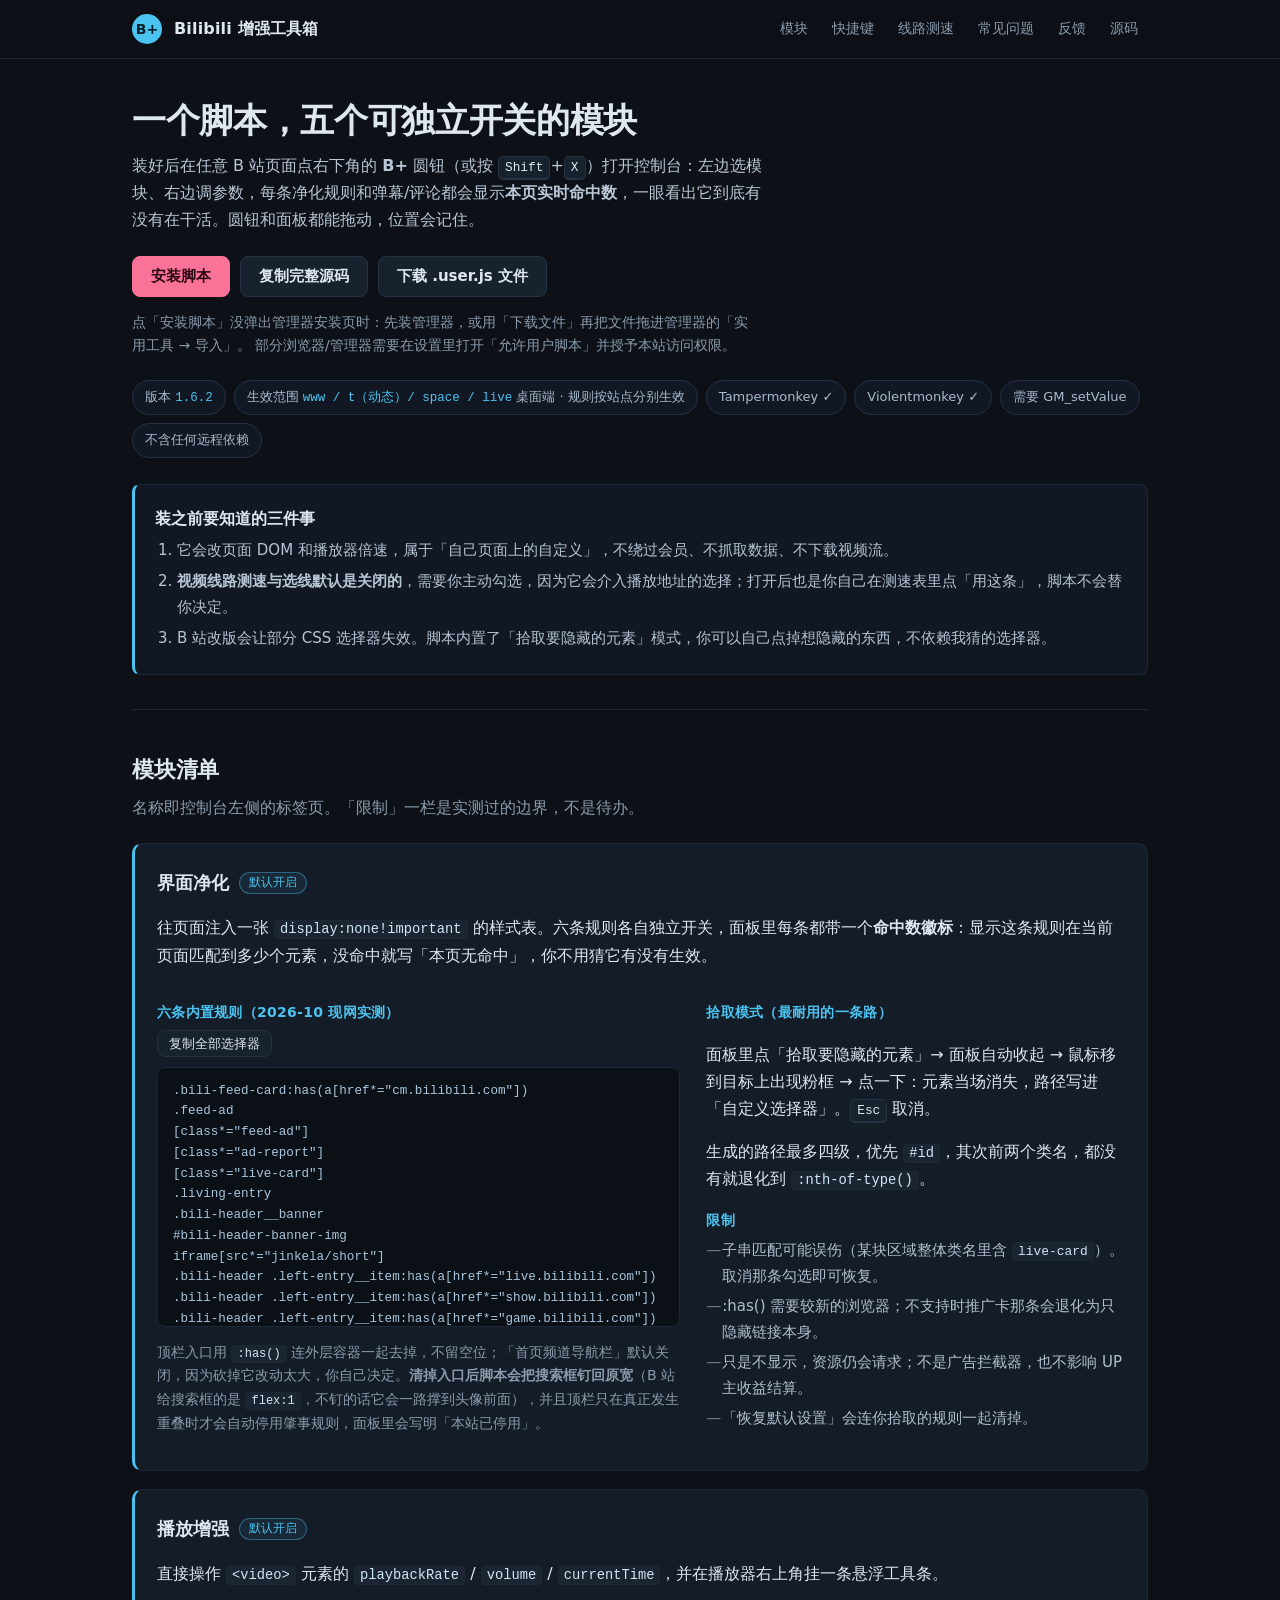
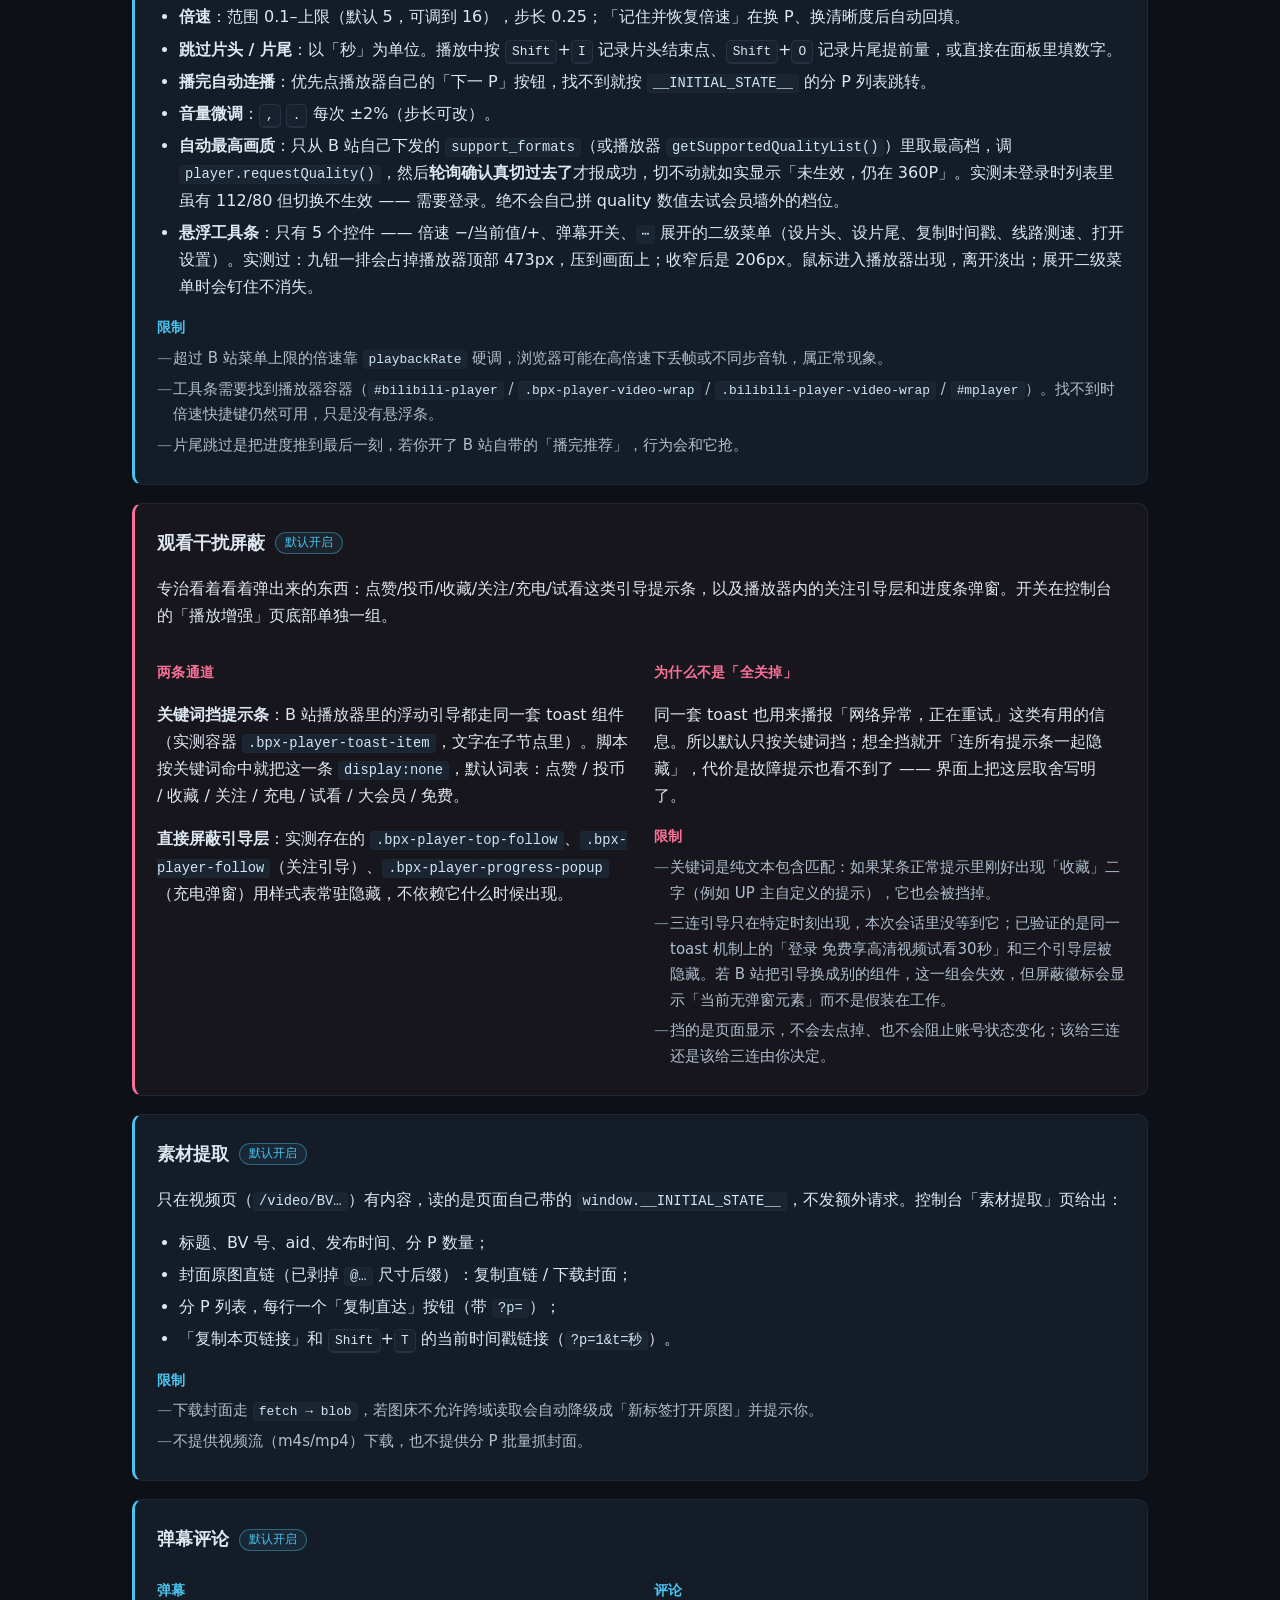
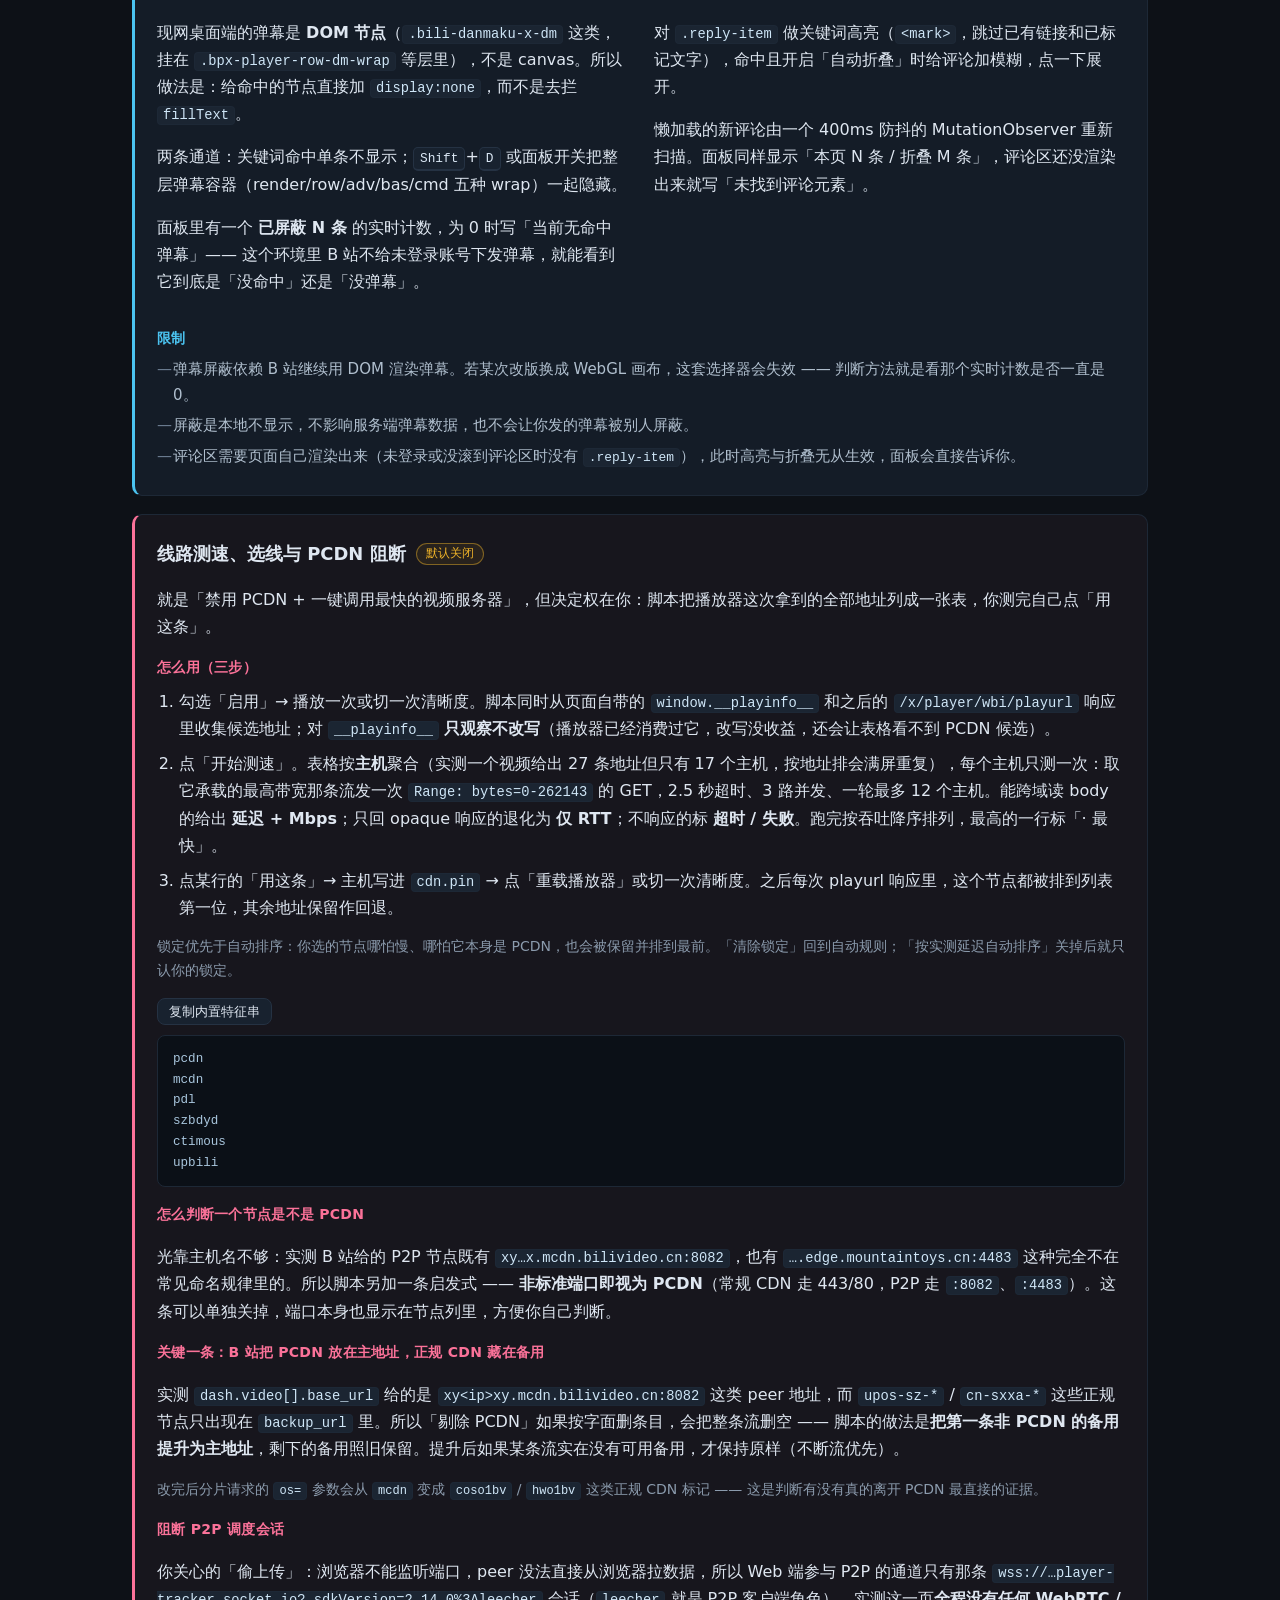
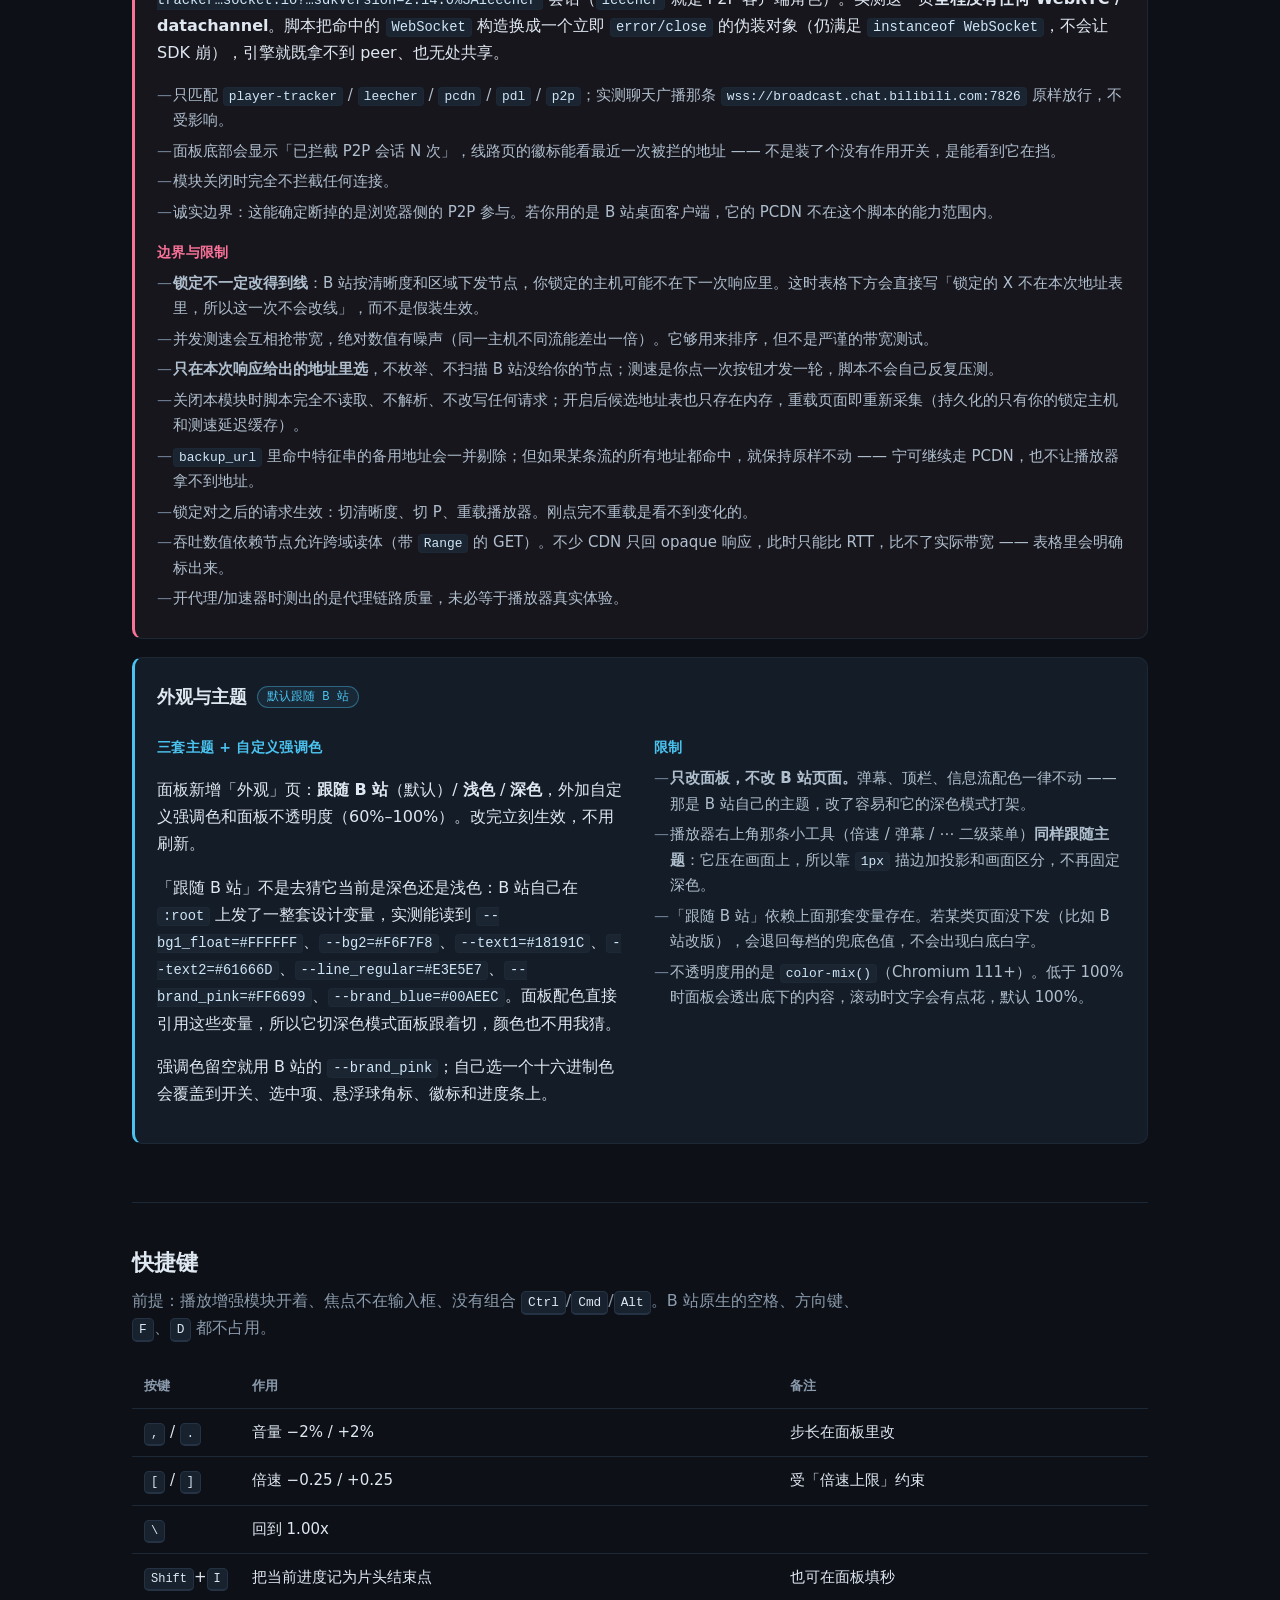
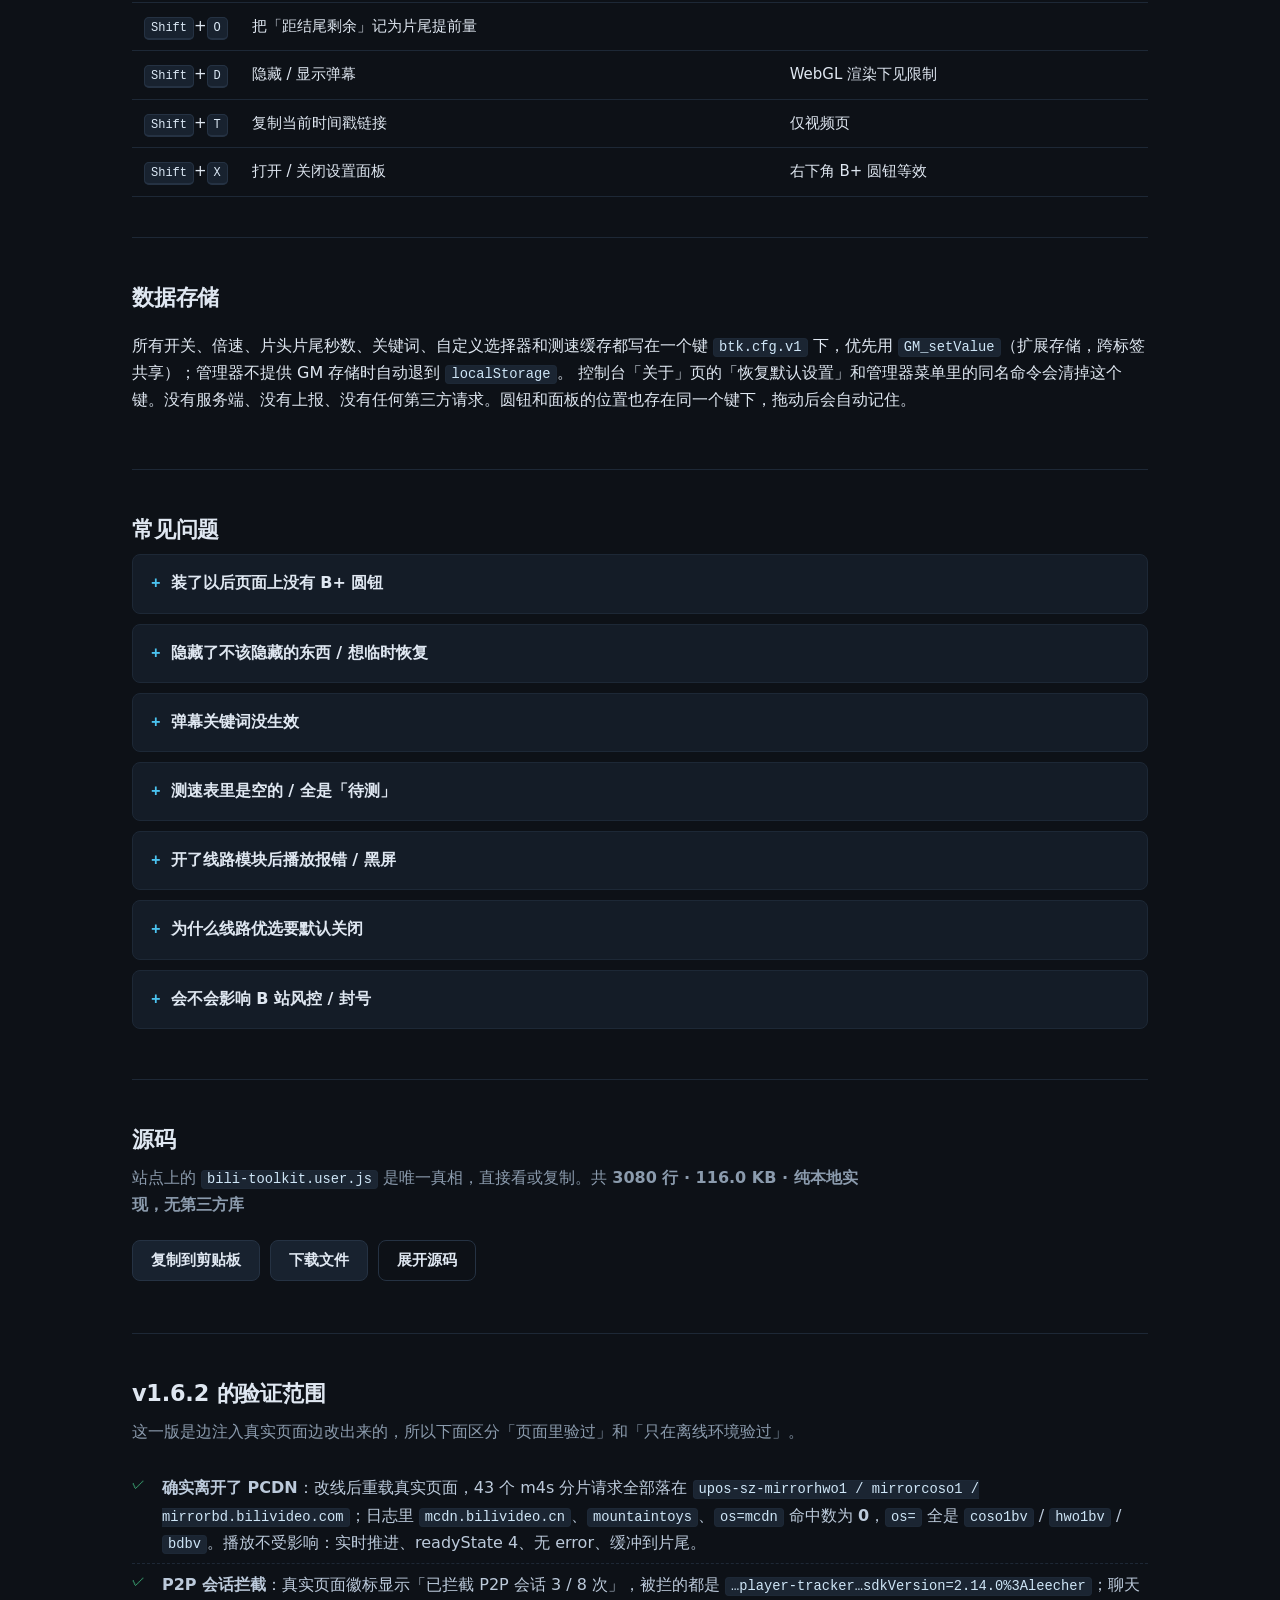
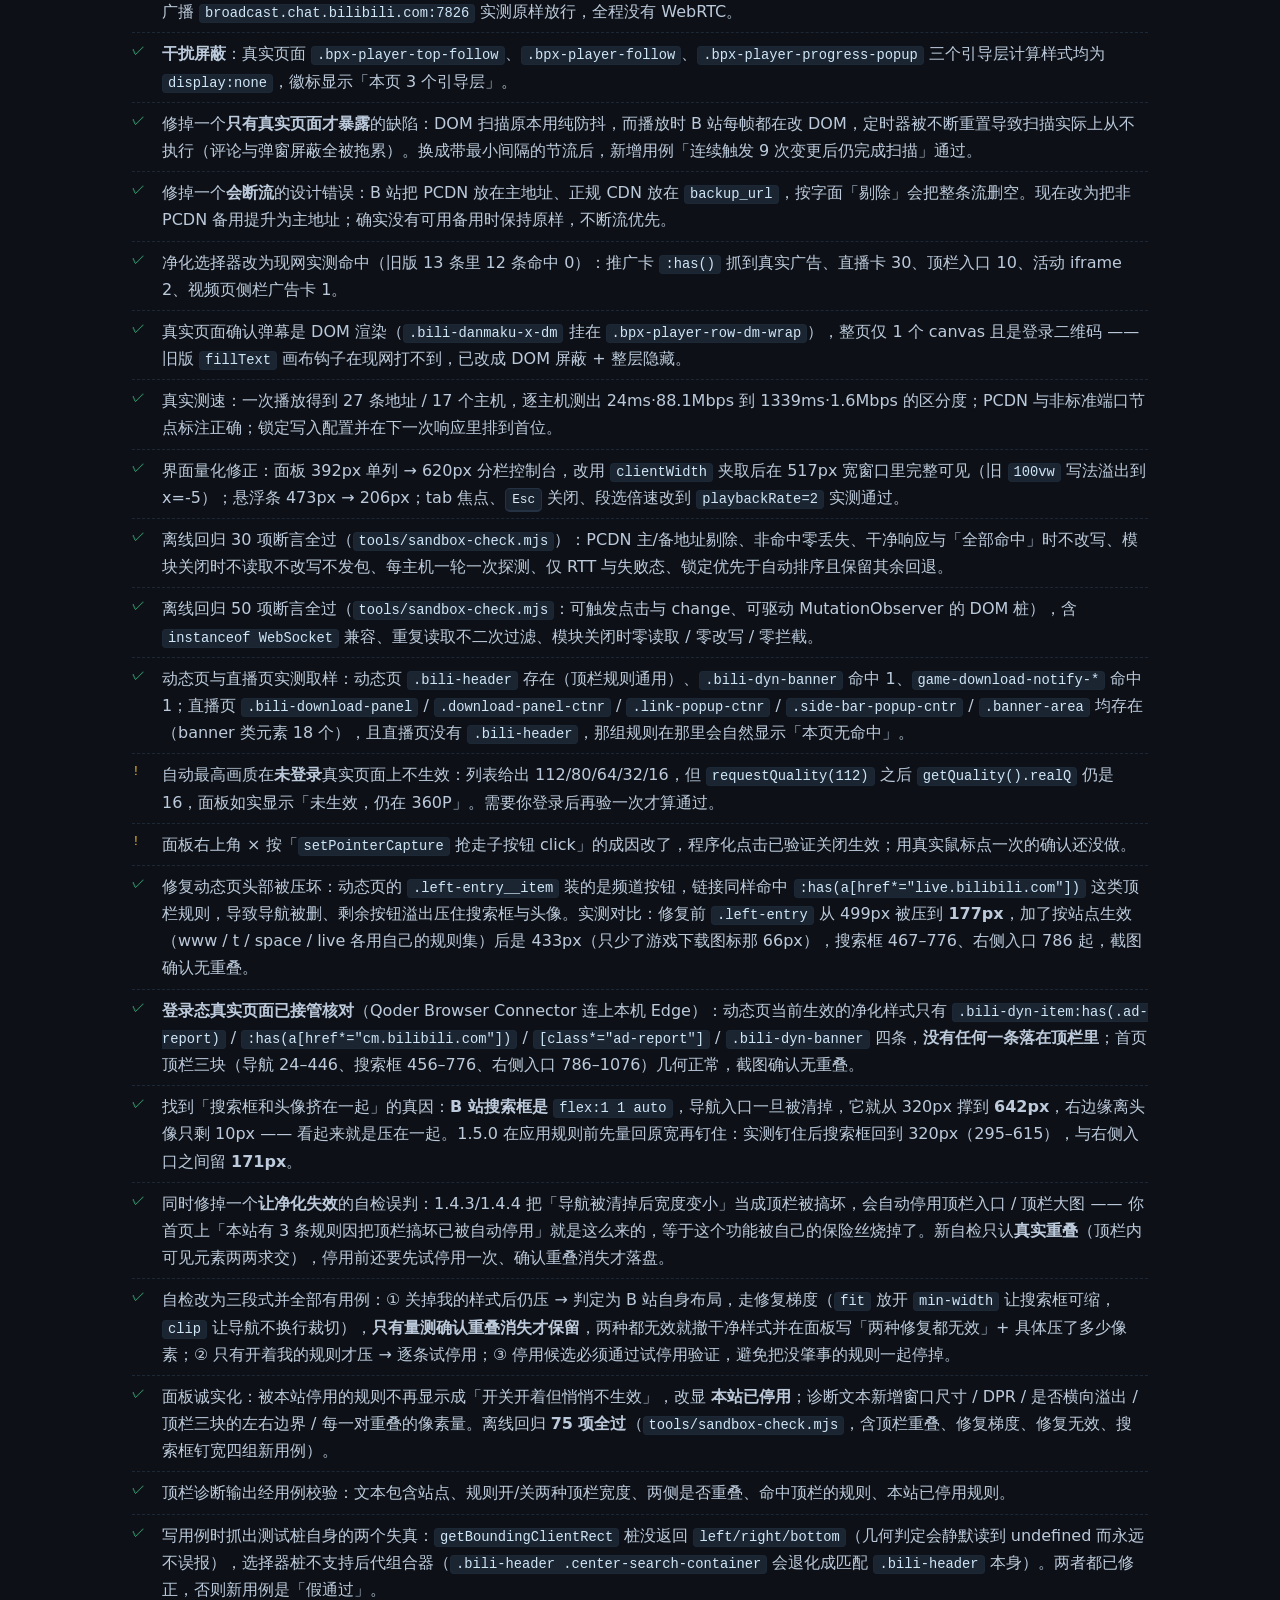
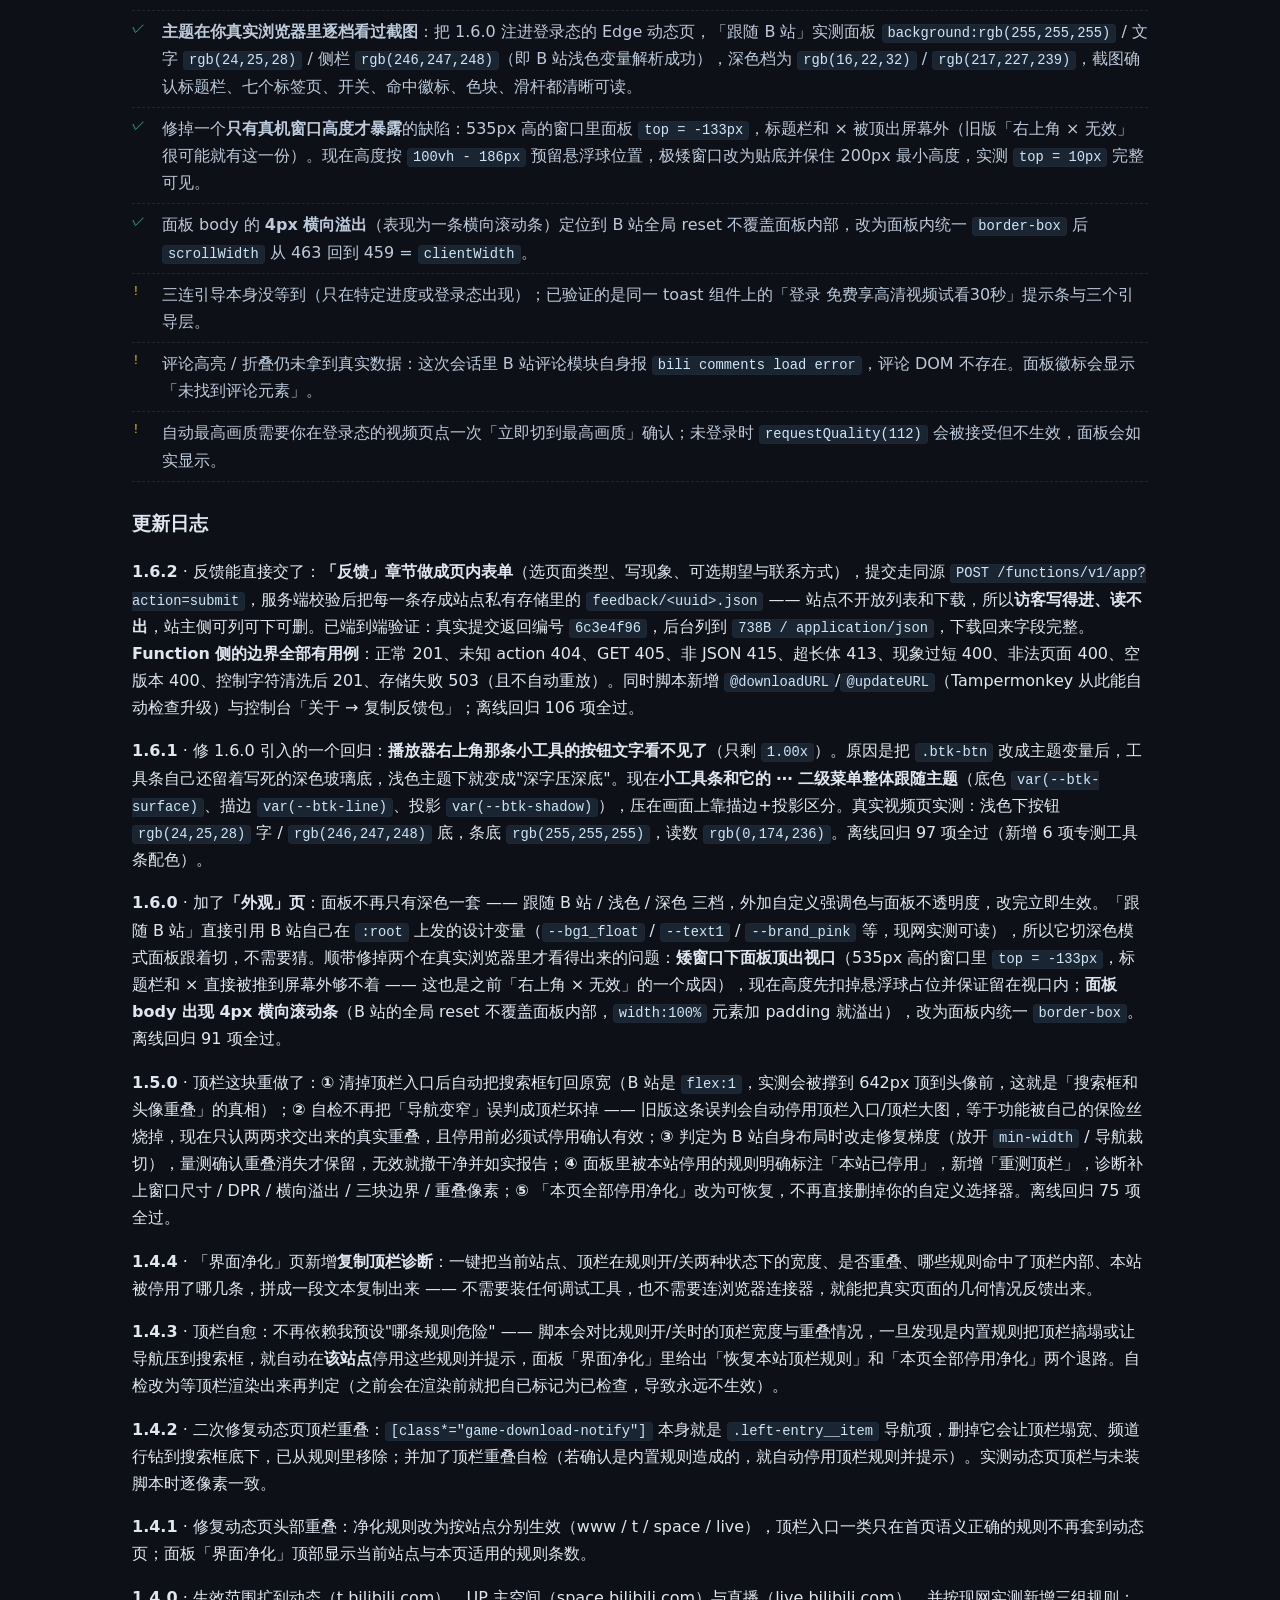
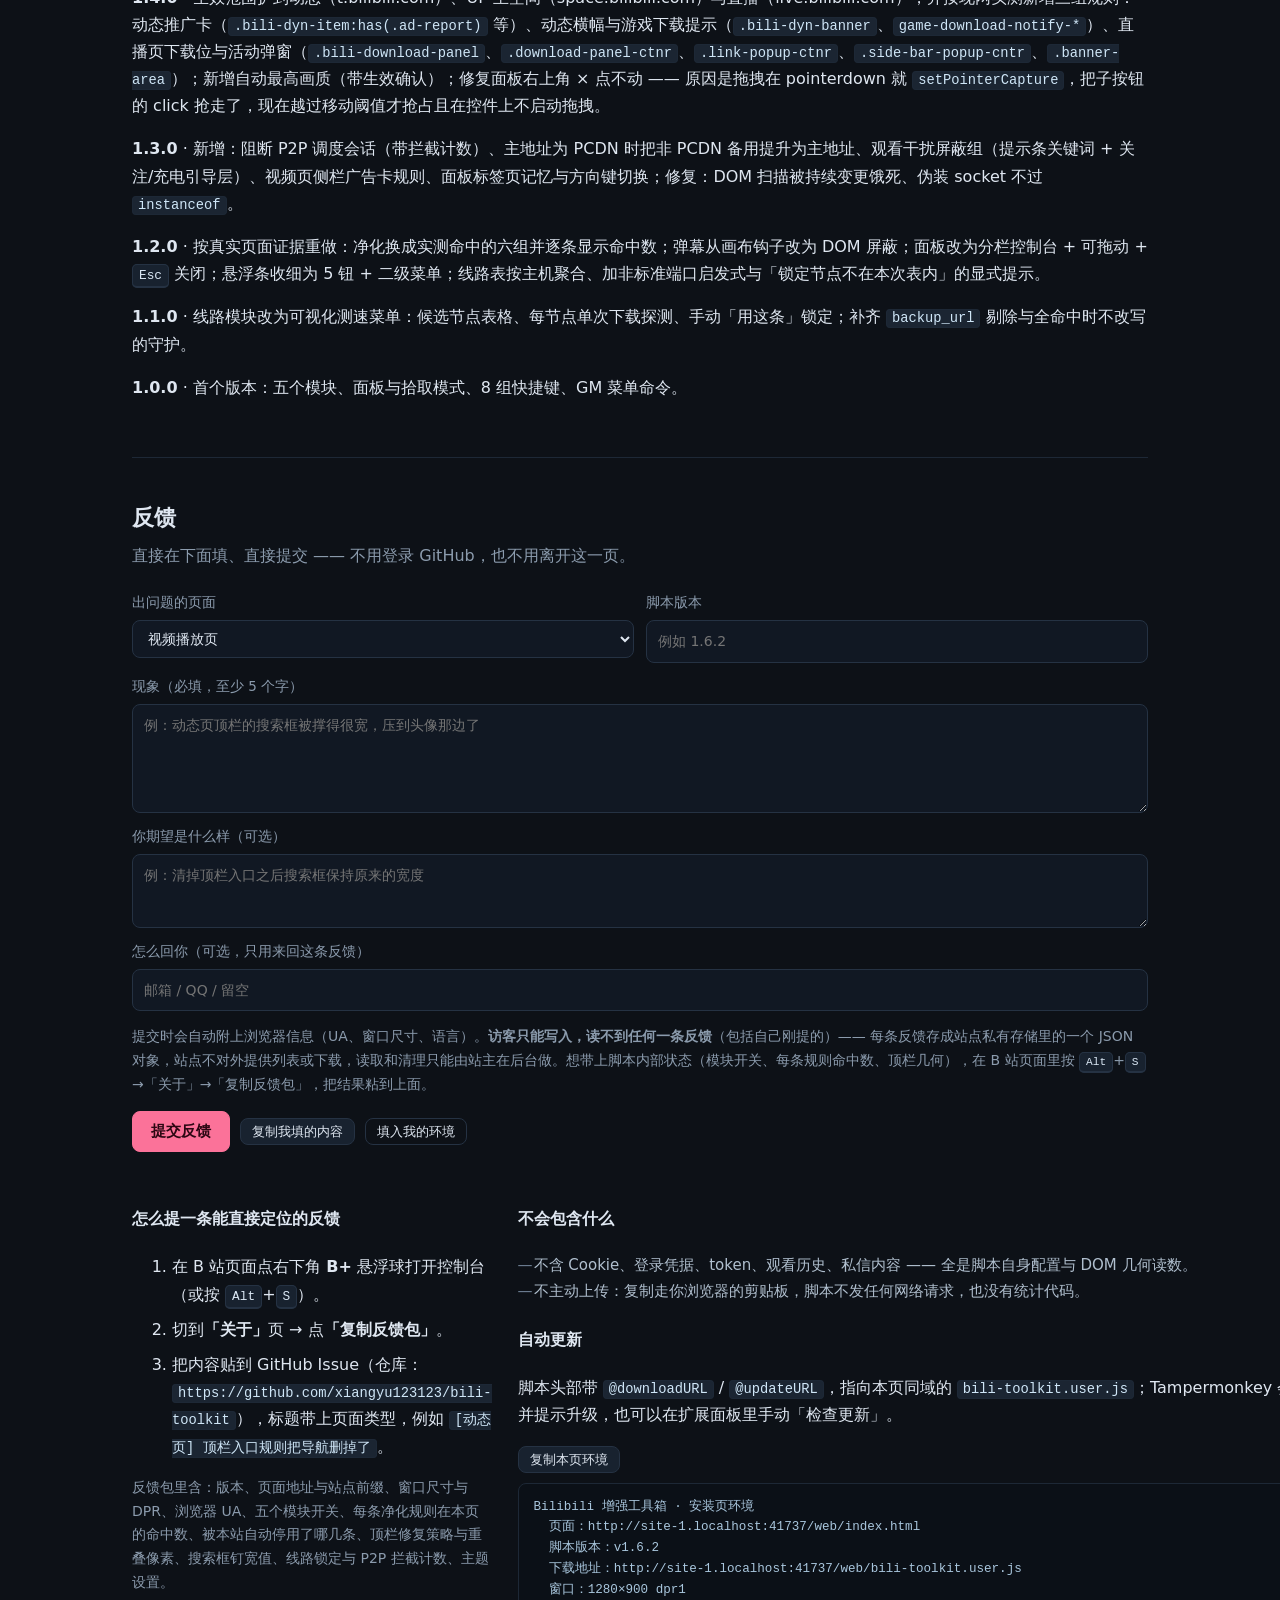
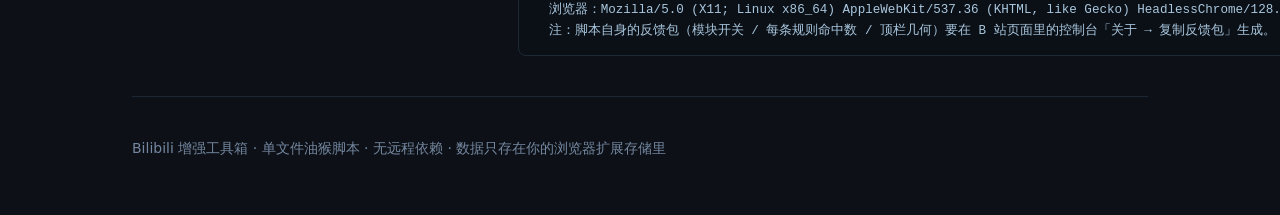
==== commit 97eef7bc: "安装页加页内反馈表单，反馈落站点私有 Storage 访客在 #feedback 直接填写提交，同源 POST /functions/v1/app?action=submit； handler 校验方" ====
--- a/web/index.html
+++ b/web/index.html
@@ -363,7 +363,7 @@
 
       <!-- 校验 -->
       <section id="log">
-        <h2>v1.5.0 的验证范围</h2>
+        <h2>v1.6.2 的验证范围</h2>
         <p class="section-lede">这一版是边注入真实页面边改出来的，所以下面区分「页面里验过」和「只在离线环境验过」。</p>
         <ul class="checks">
           <li class="done"><b>确实离开了 PCDN</b>：改线后重载真实页面，43 个 m4s 分片请求全部落在 <code>upos-sz-mirrorhwo1 / mirrorcoso1 / mirrorbd.bilivideo.com</code>；日志里 <code>mcdn.bilivideo.cn</code>、<code>mountaintoys</code>、<code>os=mcdn</code> 命中数为 <b>0</b>，<code>os=</code> 全是 <code>coso1bv</code> / <code>hwo1bv</code> / <code>bdbv</code>。播放不受影响：实时推进、readyState 4、无 error、缓冲到片尾。</li>
@@ -396,6 +396,7 @@
           <li class="todo">自动最高画质需要你在登录态的视频页点一次「立即切到最高画质」确认；未登录时 <code>requestQuality(112)</code> 会被接受但不生效，面板会如实显示。</li>
         </ul>
         <h3>更新日志</h3>
+        <p><b>1.6.2</b> · 反馈能直接交了：<b>「反馈」章节做成页内表单</b>（选页面类型、写现象、可选期望与联系方式），提交走同源 <code>POST /functions/v1/app?action=submit</code>，服务端校验后把每一条存成站点私有存储里的 <code>feedback/&lt;uuid&gt;.json</code> —— 站点不开放列表和下载，所以<b>访客写得进、读不出</b>，站主侧可列可下可删。已端到端验证：真实提交返回编号 <code>6c3e4f96</code>，后台列到 <code>738B / application/json</code>，下载回来字段完整。<b>Function 侧的边界全部有用例</b>：正常 201、未知 action 404、GET 405、非 JSON 415、超长体 413、现象过短 400、非法页面 400、空版本 400、控制字符清洗后 201、存储失败 503（且不自动重放）。同时脚本新增 <code>@downloadURL</code>/<code>@updateURL</code>（Tampermonkey 从此能自动检查升级）与控制台「关于 → 复制反馈包」；离线回归 106 项全过。</p>
         <p><b>1.6.1</b> · 修 1.6.0 引入的一个回归：<b>播放器右上角那条小工具的按钮文字看不见了</b>（只剩 <code>1.00x</code>）。原因是把 <code>.btk-btn</code> 改成主题变量后，工具条自己还留着写死的深色玻璃底，浅色主题下就变成"深字压深底"。现在<b>小工具条和它的 ⋯ 二级菜单整体跟随主题</b>（底色 <code>var(--btk-surface)</code>、描边 <code>var(--btk-line)</code>、投影 <code>var(--btk-shadow)</code>），压在画面上靠描边+投影区分。真实视频页实测：浅色下按钮 <code>rgb(24,25,28)</code> 字 / <code>rgb(246,247,248)</code> 底，条底 <code>rgb(255,255,255)</code>，读数 <code>rgb(0,174,236)</code>。离线回归 97 项全过（新增 6 项专测工具条配色）。</p>
         <p><b>1.6.0</b> · 加了<b>「外观」页</b>：面板不再只有深色一套 —— 跟随 B 站 / 浅色 / 深色 三档，外加自定义强调色与面板不透明度，改完立即生效。「跟随 B 站」直接引用 B 站自己在 <code>:root</code> 上发的设计变量（<code>--bg1_float</code> / <code>--text1</code> / <code>--brand_pink</code> 等，现网实测可读），所以它切深色模式面板跟着切，不需要猜。顺带修掉两个在真实浏览器里才看得出来的问题：<b>矮窗口下面板顶出视口</b>（535px 高的窗口里 <code>top = -133px</code>，标题栏和 × 直接被推到屏幕外够不着 —— 这也是之前「右上角 × 无效」的一个成因），现在高度先扣掉悬浮球占位并保证留在视口内；<b>面板 body 出现 4px 横向滚动条</b>（B 站的全局 reset 不覆盖面板内部，<code>width:100%</code> 元素加 padding 就溢出），改为面板内统一 <code>border-box</code>。离线回归 91 项全过。</p>
         <p><b>1.5.0</b> · 顶栏这块重做了：<b>①</b> 清掉顶栏入口后自动把搜索框钉回原宽（B 站是 <code>flex:1</code>，实测会被撑到 642px 顶到头像前，这就是「搜索框和头像重叠」的真相）；<b>②</b> 自检不再把「导航变窄」误判成顶栏坏掉 —— 旧版这条误判会自动停用顶栏入口/顶栏大图，等于功能被自己的保险丝烧掉，现在只认两两求交出来的真实重叠，且停用前必须试停用确认有效；<b>③</b> 判定为 B 站自身布局时改走修复梯度（放开 <code>min-width</code> / 导航裁切），量测确认重叠消失才保留，无效就撤干净并如实报告；<b>④</b> 面板里被本站停用的规则明确标注「本站已停用」，新增「重测顶栏」，诊断补上窗口尺寸 / DPR / 横向溢出 / 三块边界 / 重叠像素；<b>⑤</b> 「本页全部停用净化」改为可恢复，不再直接删掉你的自定义选择器。离线回归 75 项全过。</p>
@@ -413,7 +414,42 @@
       <!-- 反馈 -->
       <section id="feedback">
         <h2>反馈</h2>
-        <p class="section-lede">不用截图、不用开控制台：在跑脚本的那个页面里点一下就能生成完整上下文。</p>
+        <p class="section-lede">直接在下面填、直接提交 —— 不用登录 GitHub，也不用离开这一页。</p>
+
+        <form id="feedback-form" autocomplete="off">
+          <div class="fb-grid">
+            <label>出问题的页面
+              <select id="fb-page">
+                <option value="video">视频播放页</option>
+                <option value="home">首页 / 信息流</option>
+                <option value="dynamic">动态页</option>
+                <option value="space">UP 主空间</option>
+                <option value="live">直播页</option>
+                <option value="other">其它 / 说不清</option>
+              </select>
+            </label>
+            <label>脚本版本
+              <input id="fb-version" maxlength="24" placeholder="例如 1.6.2">
+            </label>
+            <label class="wide">现象（必填，至少 5 个字）
+              <textarea id="fb-content" rows="4" maxlength="2000" required placeholder="例：动态页顶栏的搜索框被撑得很宽，压到头像那边了"></textarea>
+            </label>
+            <label class="wide">你期望是什么样（可选）
+              <textarea id="fb-expected" rows="2" maxlength="2000" placeholder="例：清掉顶栏入口之后搜索框保持原来的宽度"></textarea>
+            </label>
+            <label class="wide">怎么回你（可选，只用来回这条反馈）
+              <input id="fb-contact" maxlength="80" placeholder="邮箱 / QQ / 留空">
+            </label>
+          </div>
+          <p class="hint-inline">提交时会自动附上浏览器信息（UA、窗口尺寸、语言）。<b>访客只能写入，读不到任何一条反馈</b>（包括自己刚提的）—— 每条反馈存成站点私有存储里的一个 JSON 对象，站点不对外提供列表或下载，读取和清理只能由站主在后台做。想带上脚本内部状态（模块开关、每条规则命中数、顶栏几何），在 B 站页面里按 <kbd>Alt</kbd>+<kbd>S</kbd> →「关于」→「复制反馈包」，把结果粘到上面。</p>
+          <div class="fb-actions">
+            <button class="btn primary" type="submit" id="fb-submit">提交反馈</button>
+            <button class="btn tiny" type="button" id="fb-copy-form">复制我填的内容</button>
+            <button class="btn tiny ghost" type="button" id="fb-fill-env">填入我的环境</button>
+          </div>
+          <p id="fb-result" role="status" aria-live="polite"></p>
+        </form>
+
         <div class="cols">
           <div>
             <h4>怎么提一条能直接定位的反馈</h4>
--- a/web/assets/site.css
+++ b/web/assets/site.css
@@ -481,3 +481,31 @@
     font-size: 14px;
   }
 }
+
+/* ---------- 反馈表单 ---------- */
+.fb-grid { display: grid; grid-template-columns: repeat(2, minmax(0, 1fr)); gap: 12px; margin: 14px 0 6px; }
+.fb-grid label { display: flex; flex-direction: column; gap: 6px; font-size: 13.5px; color: var(--muted); }
+.fb-grid label.wide { grid-column: 1 / -1; }
+.fb-grid input,
+.fb-grid select,
+.fb-grid textarea {
+  font: 14px/1.6 var(--sans);
+  color: var(--text);
+  background: var(--bg-soft);
+  border: 1px solid var(--line);
+  border-radius: 8px;
+  padding: 9px 11px;
+  width: 100%;
+}
+.fb-grid textarea { resize: vertical; min-height: 74px; }
+.fb-grid input:focus-visible,
+.fb-grid select:focus-visible,
+.fb-grid textarea:focus-visible { outline: 3px solid var(--cyan); outline-offset: 2px; }
+.fb-actions { display: flex; gap: 10px; align-items: center; flex-wrap: wrap; margin-top: 10px; }
+#fb-result { margin: 10px 0 0; font-size: 14px; min-height: 22px; }
+#fb-result.ok { color: var(--cyan); }
+#fb-result.err { color: var(--amber); }
+.btn[disabled] { opacity: .55; cursor: progress; }
+@media (max-width: 720px) {
+  .fb-grid { grid-template-columns: 1fr; }
+}
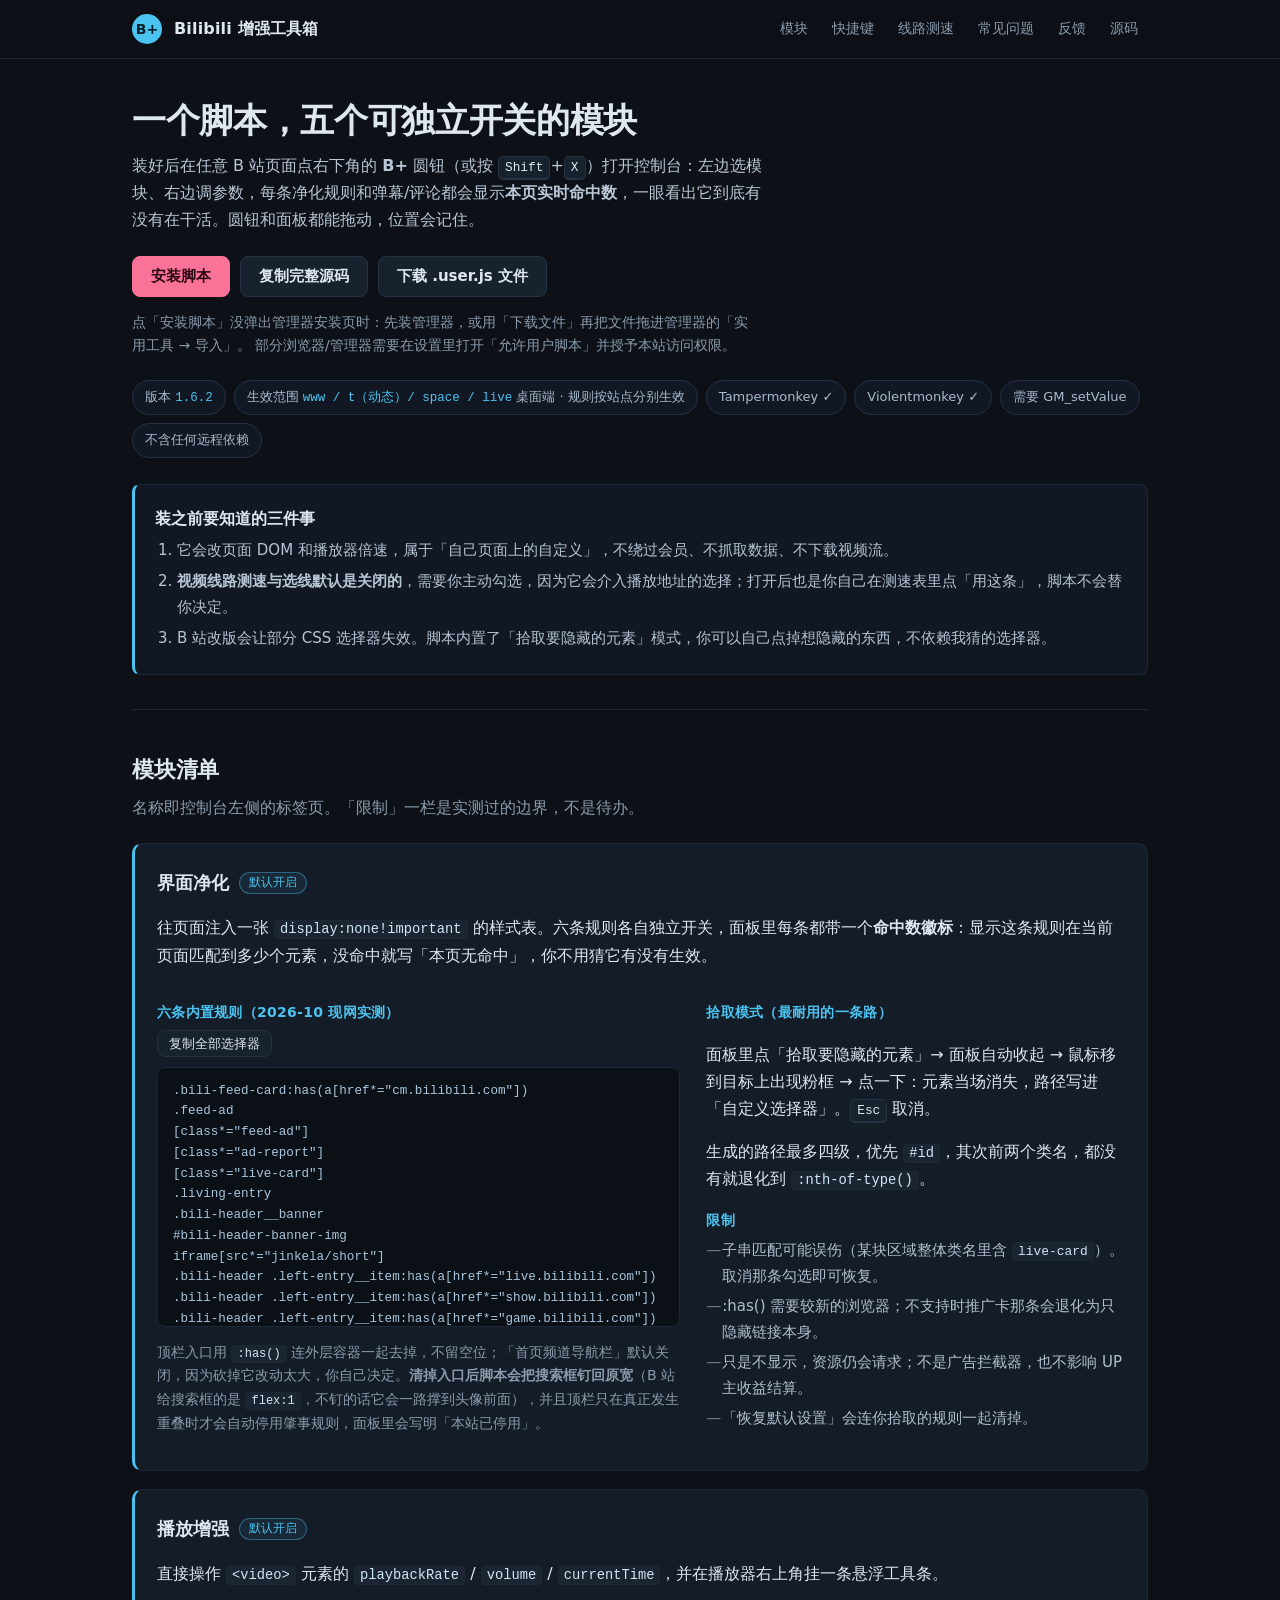
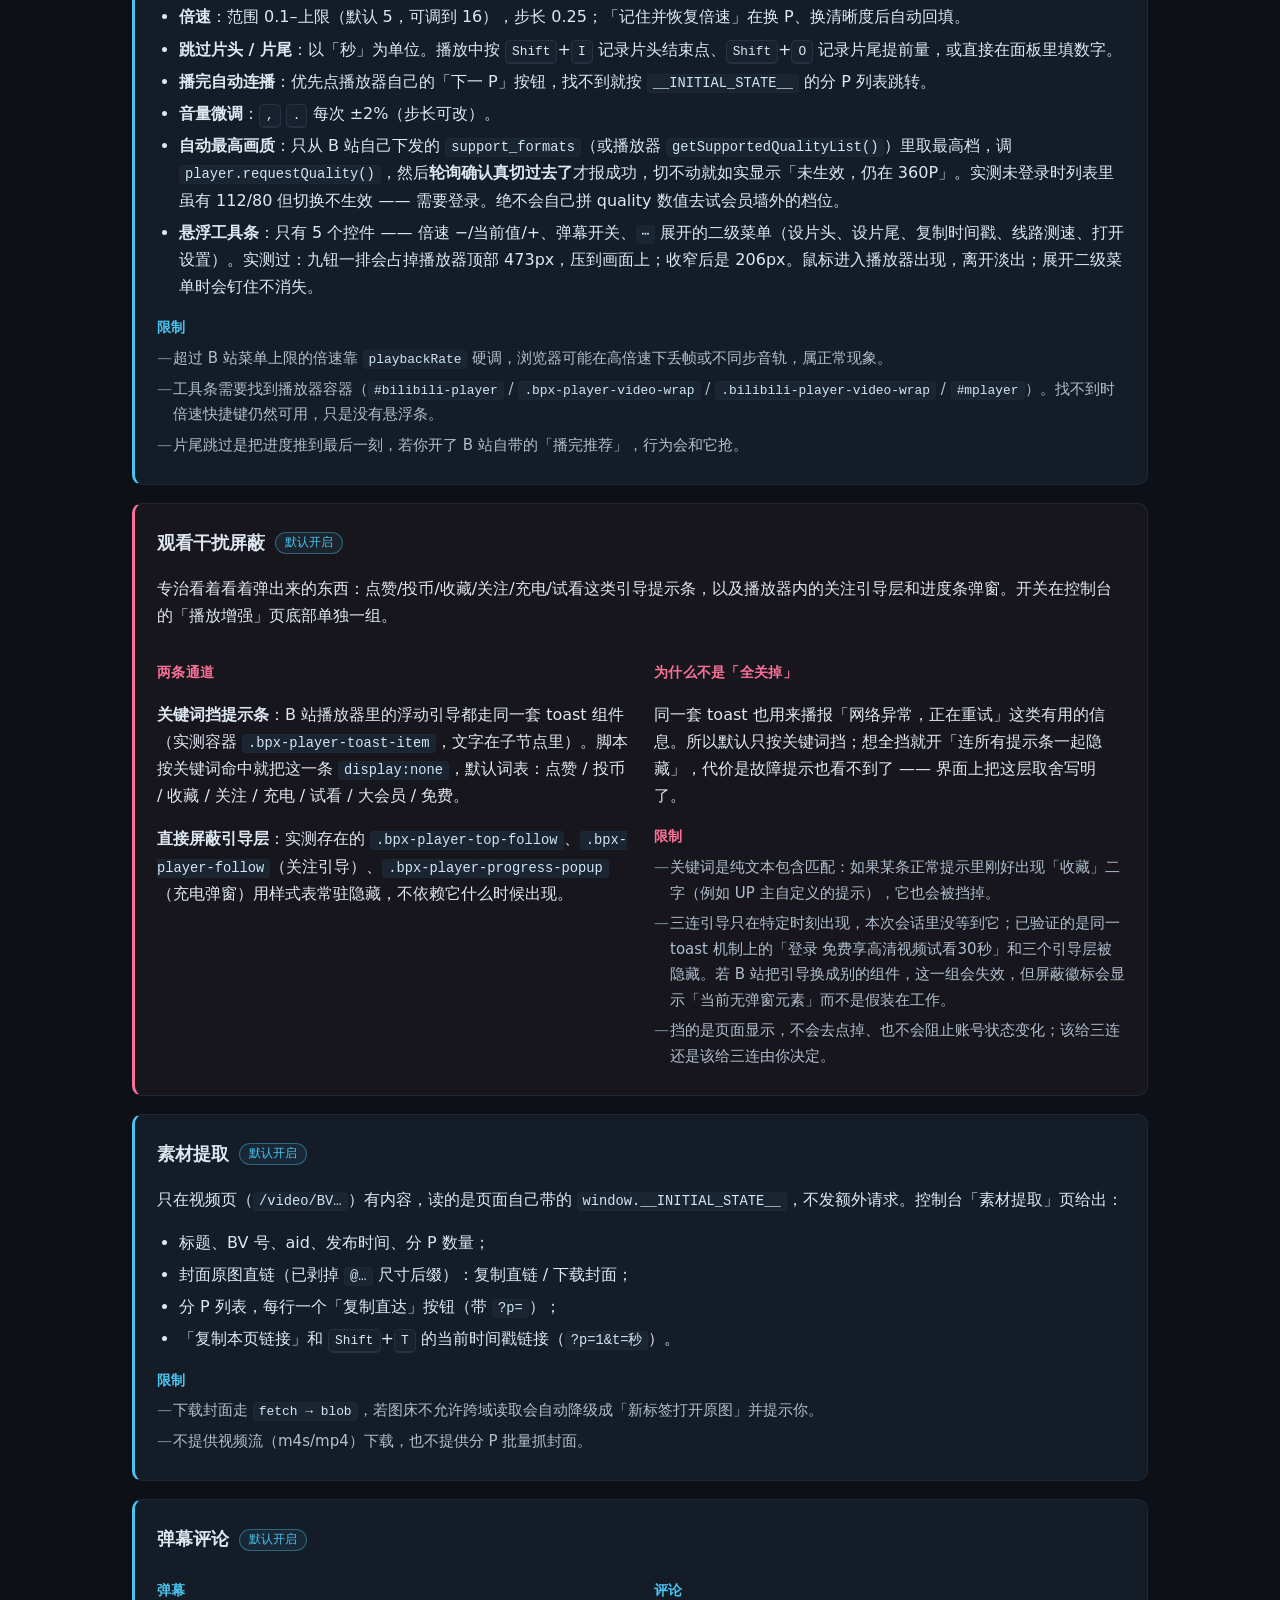
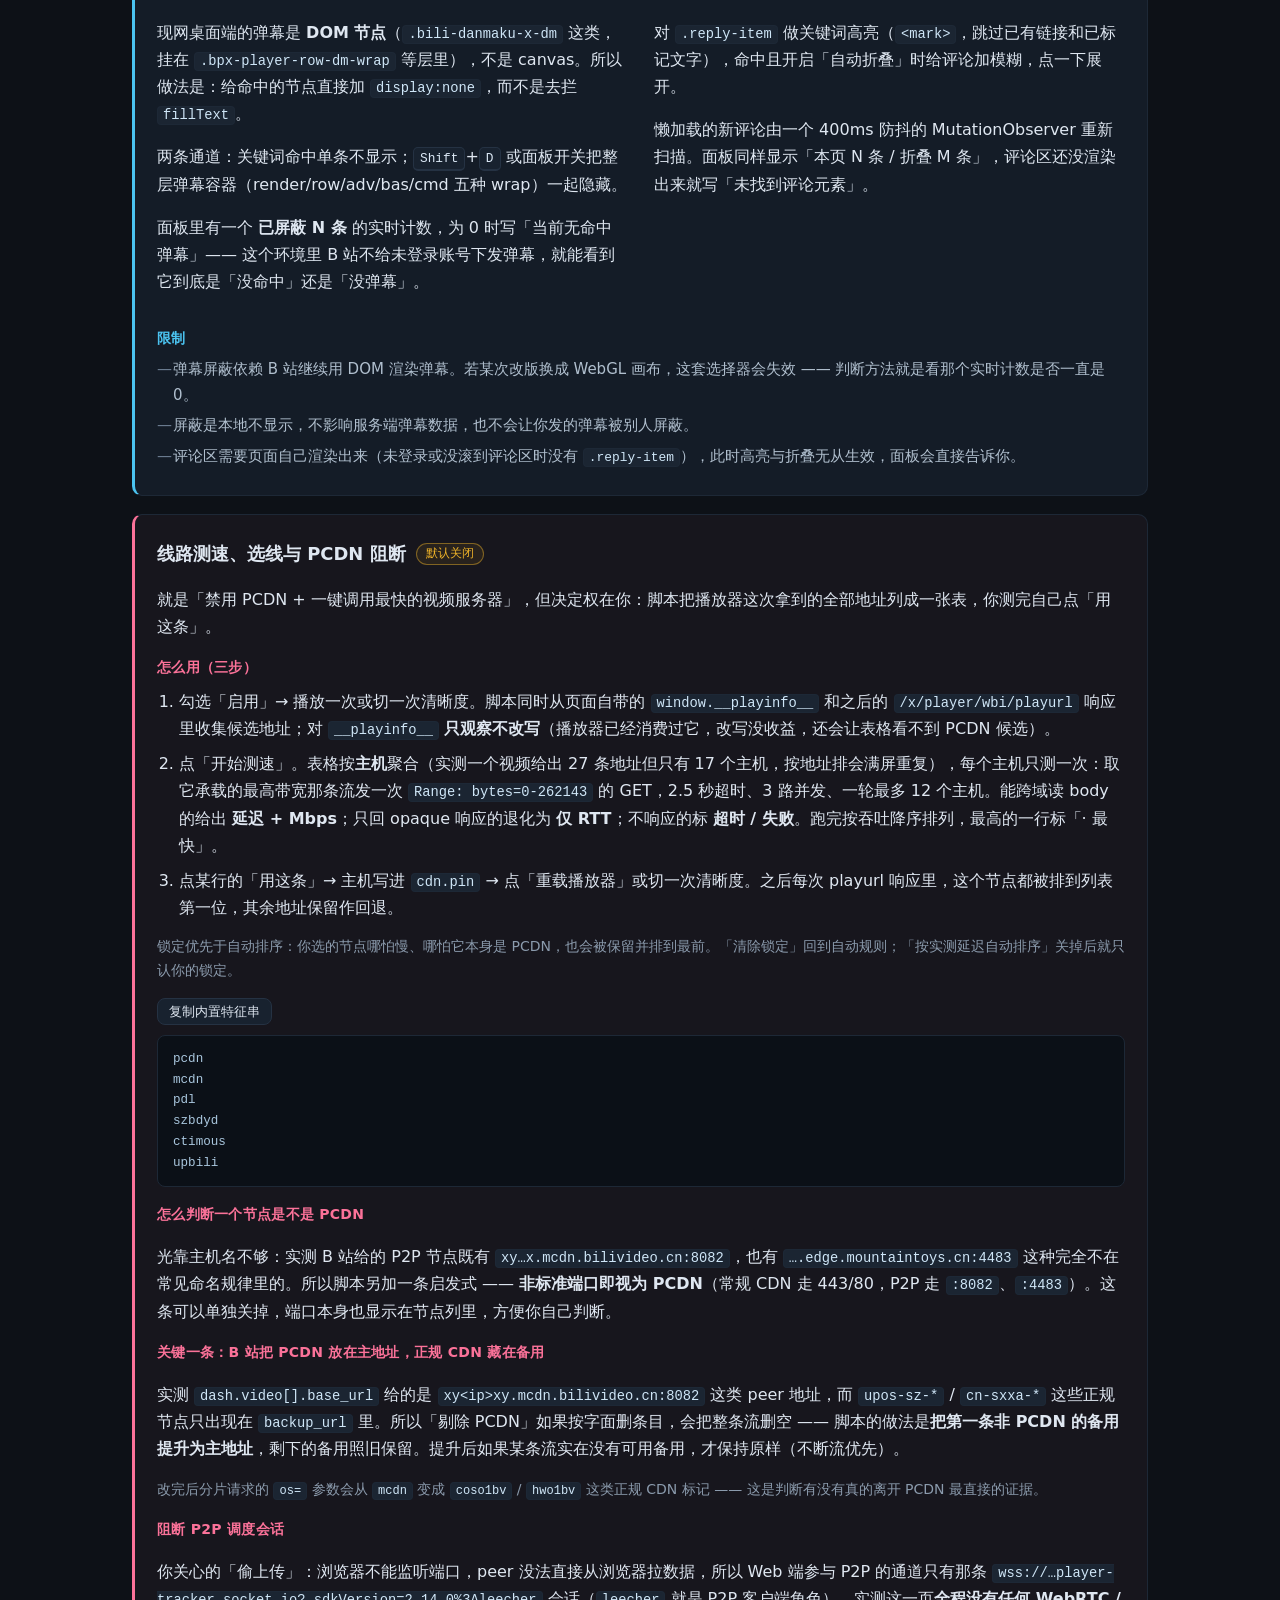
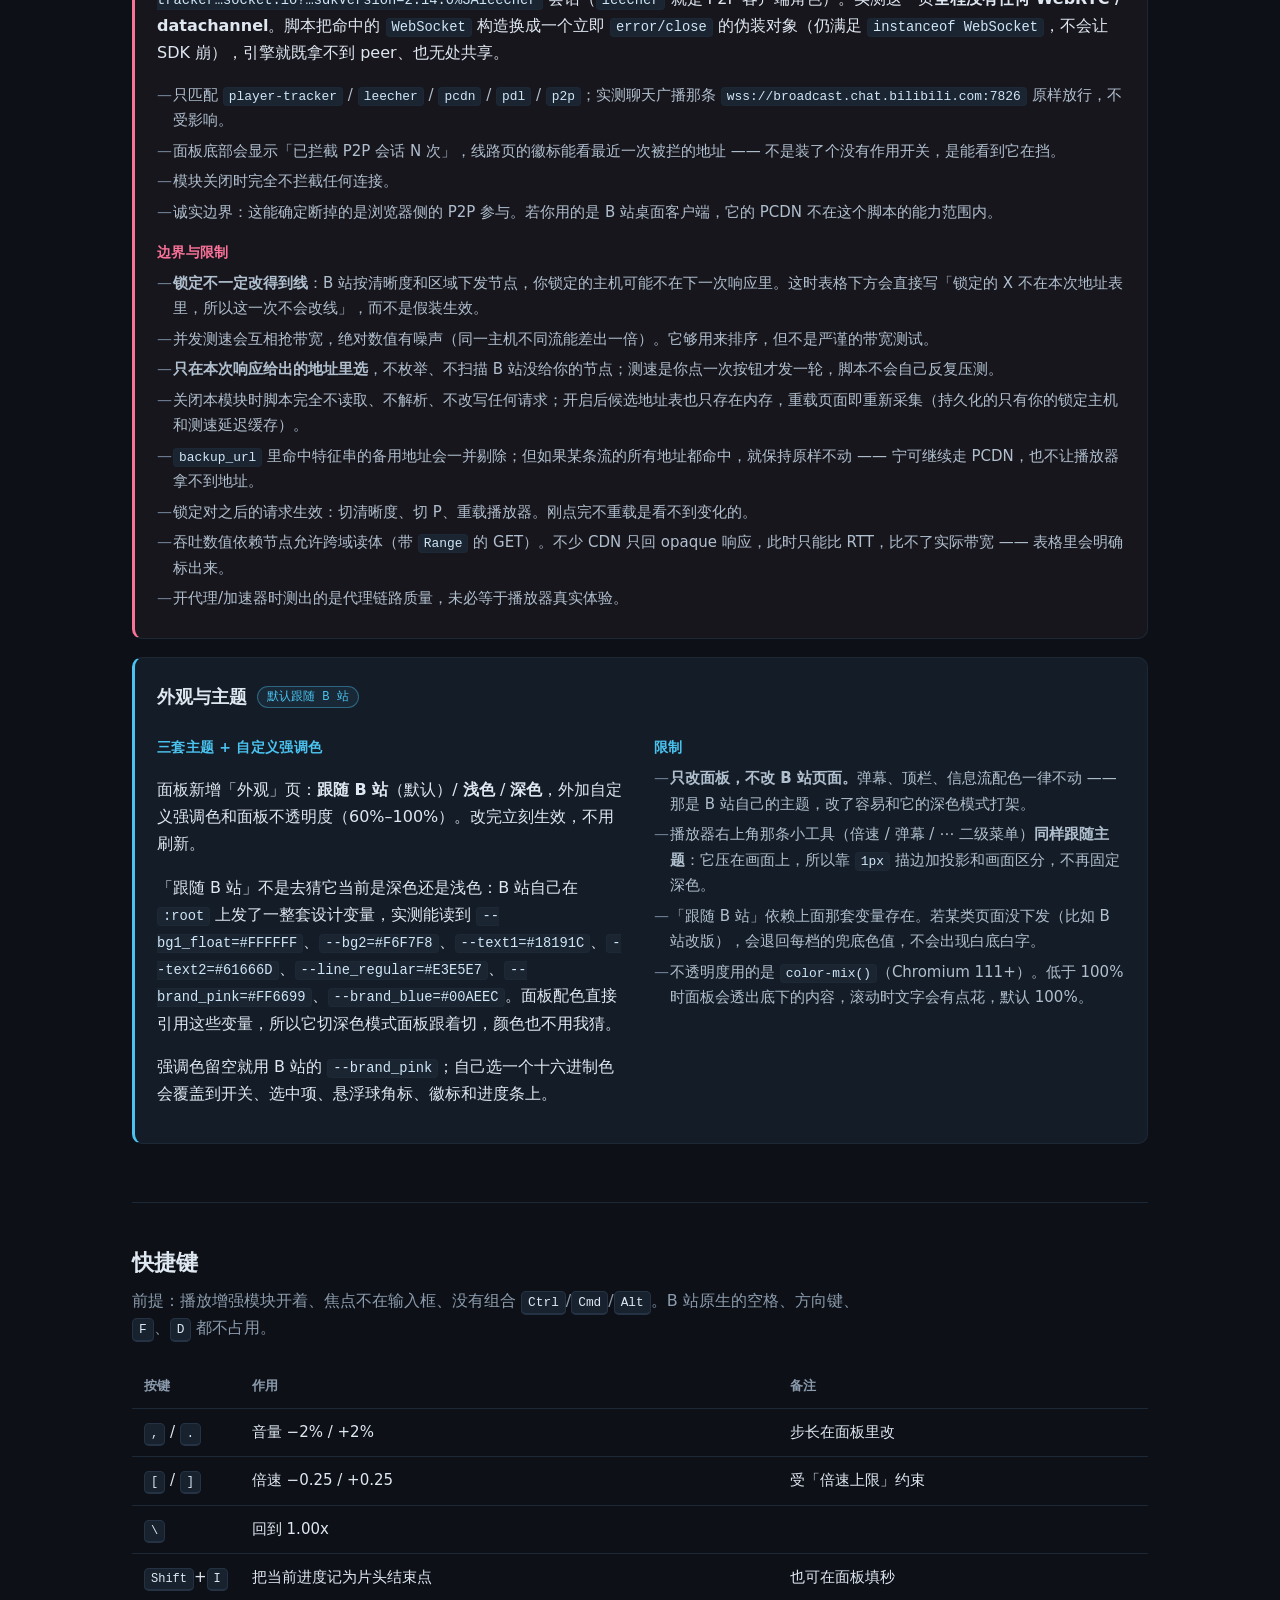
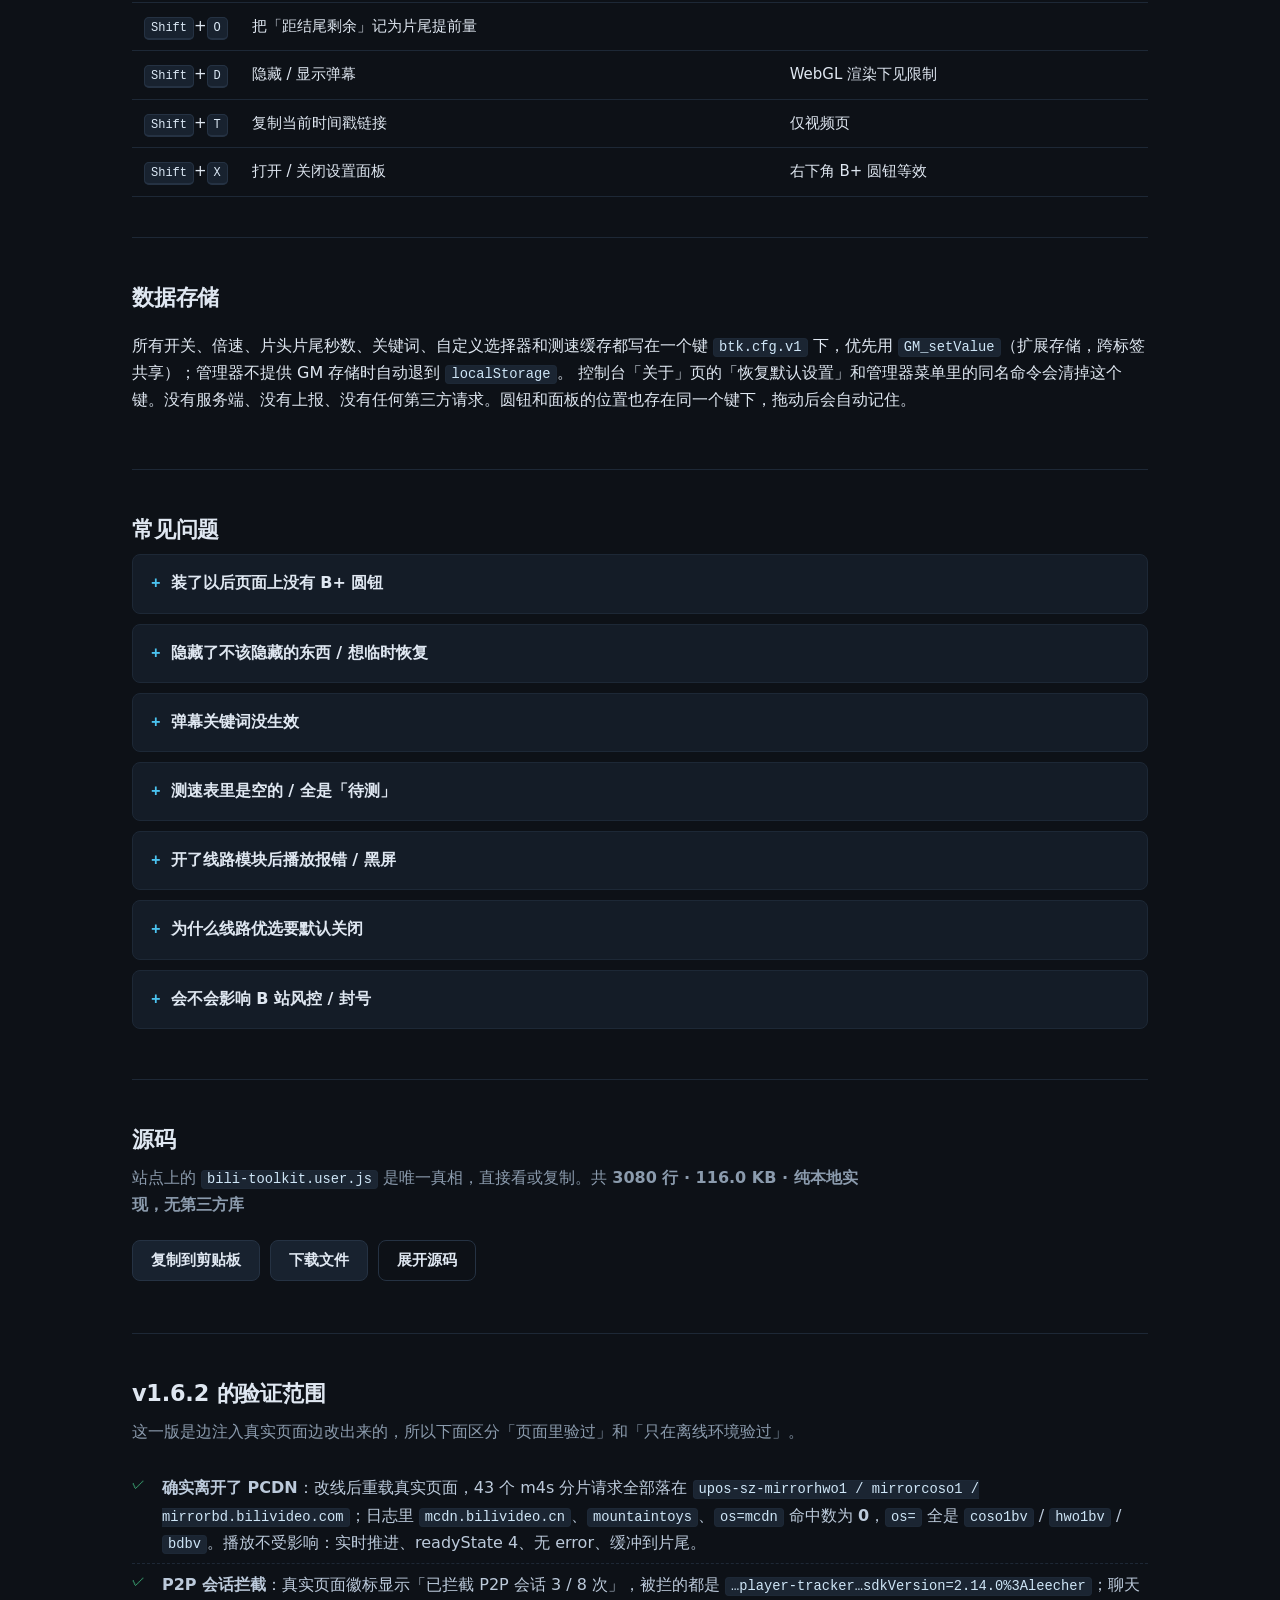
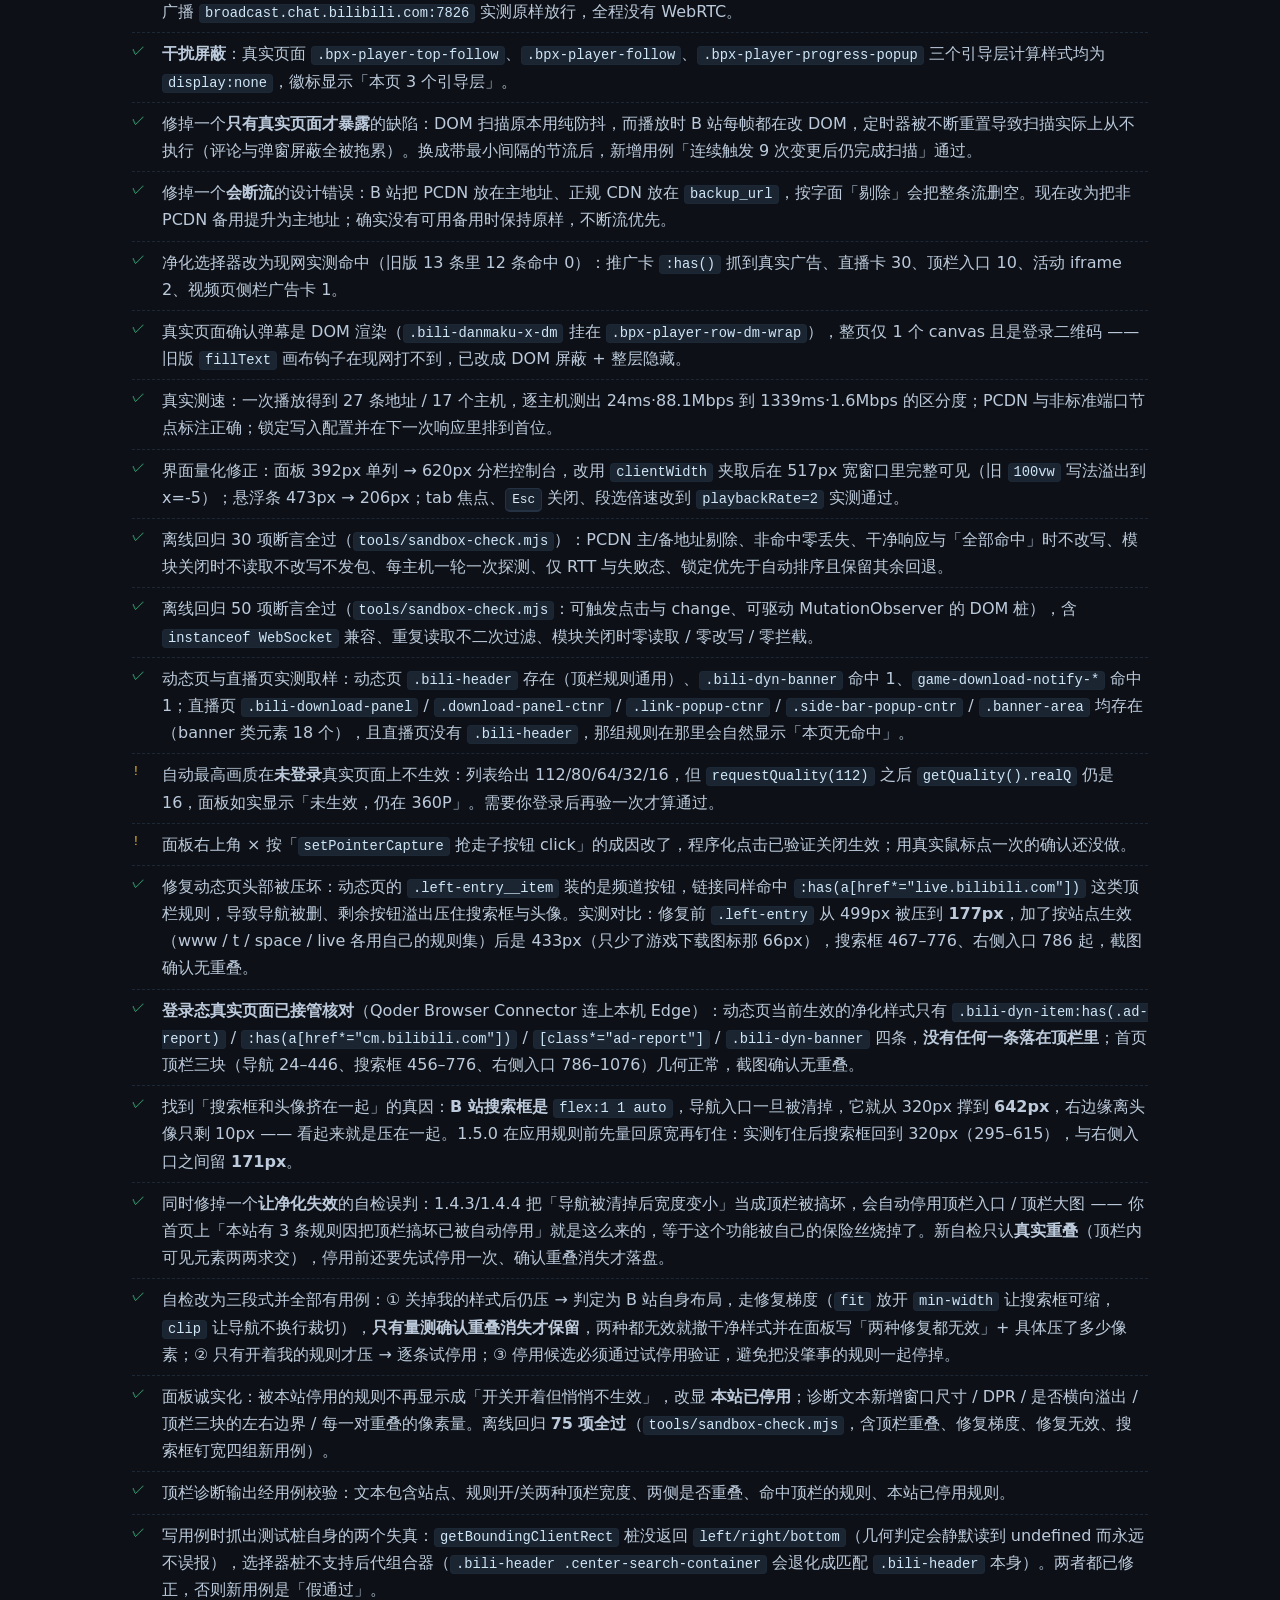
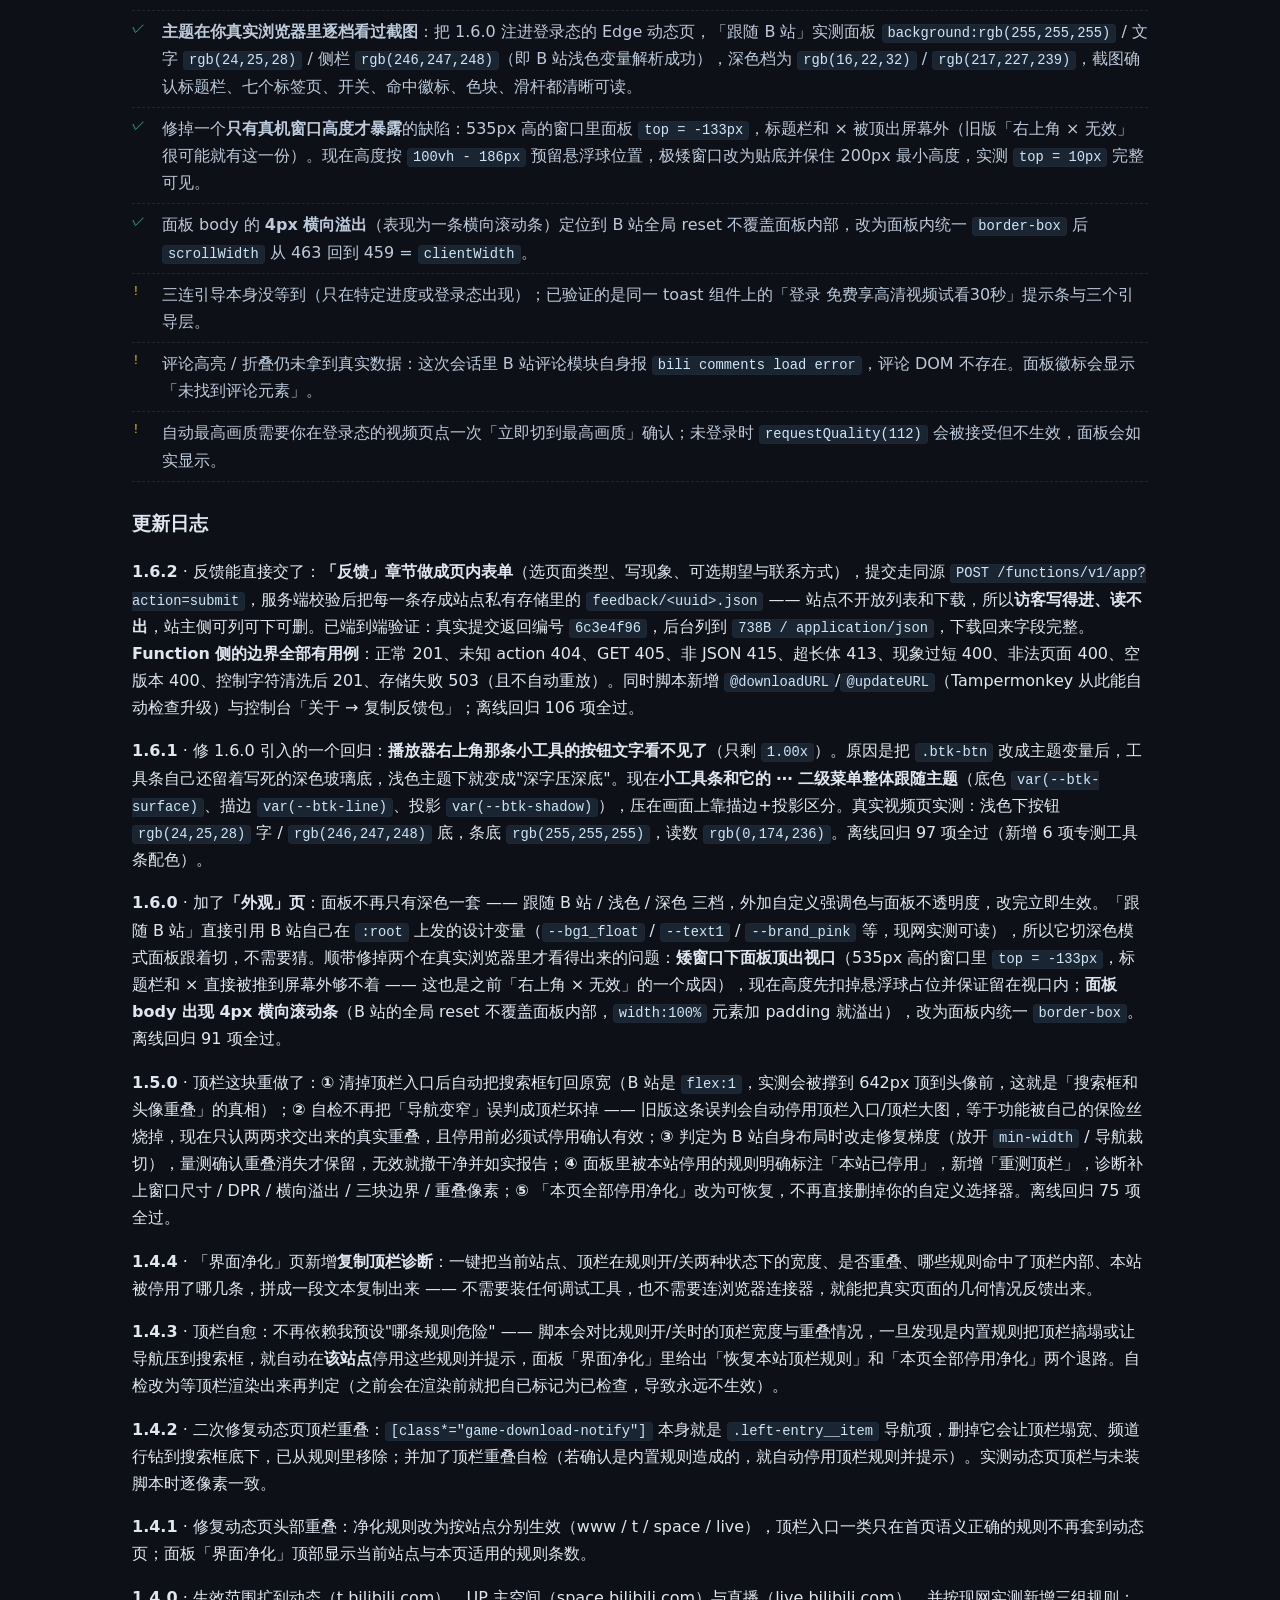
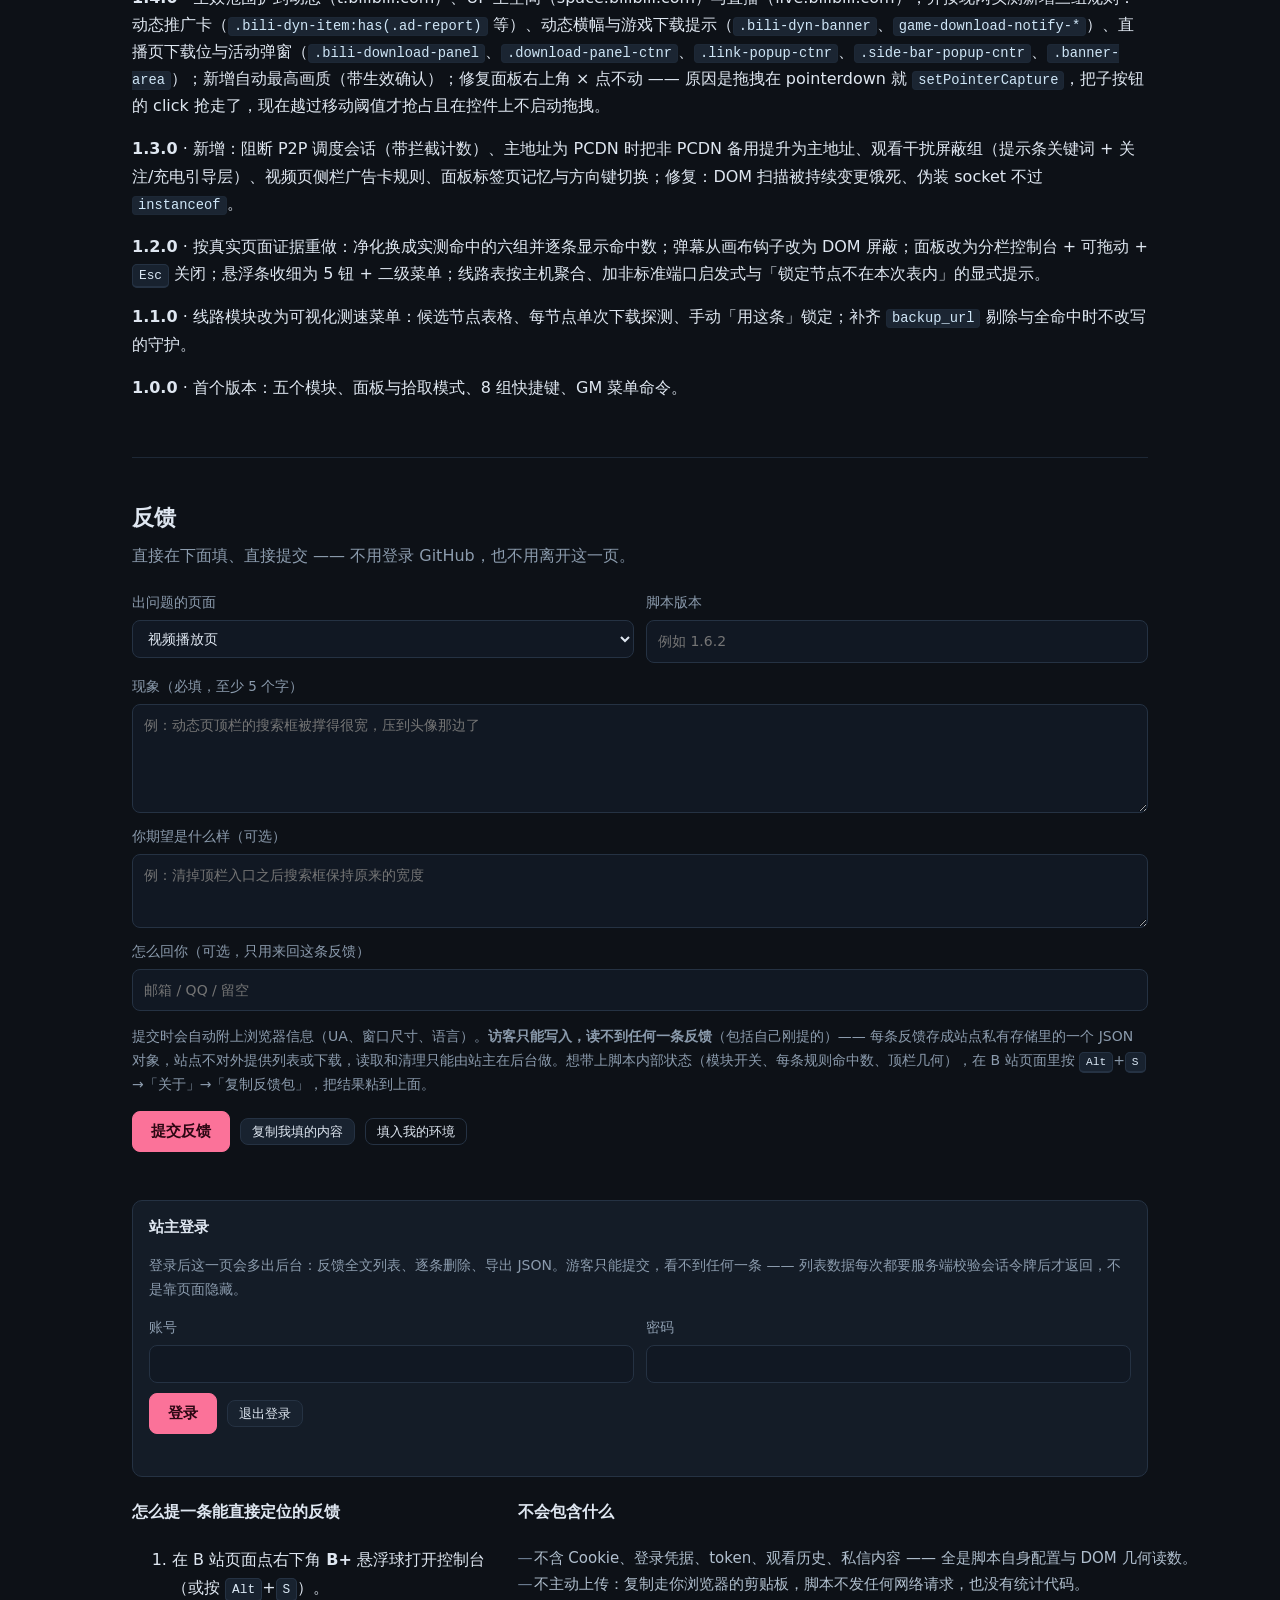
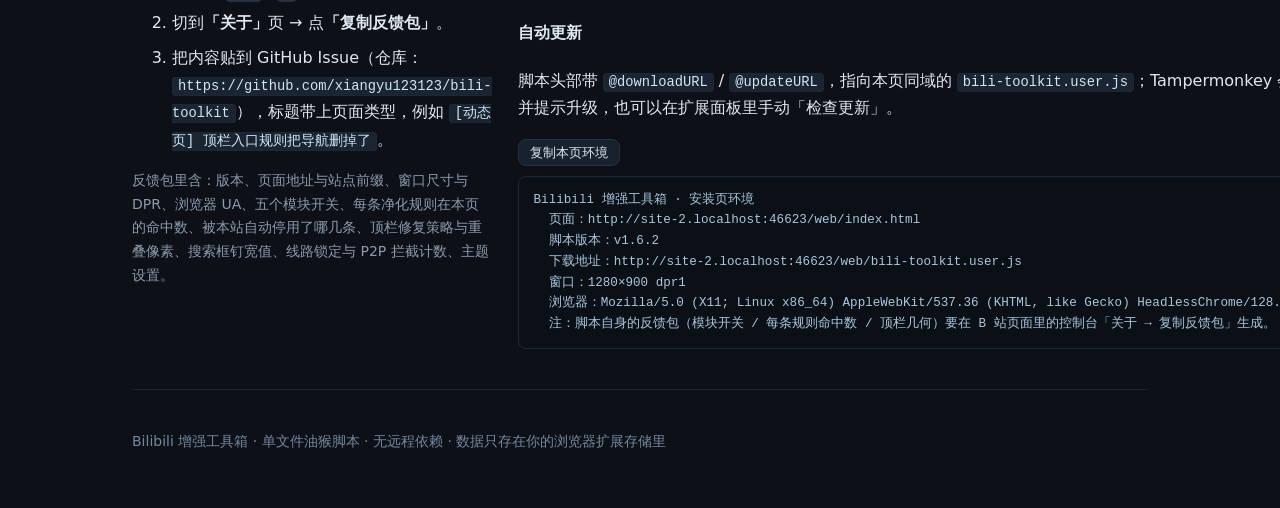
==== commit fad7facf: "反馈后台改成页内账号登录，去掉平台 Secret 依赖 - Function 增加 setup / login / logout / status：账号存 auth/account.json   （只" ====
--- a/web/index.html
+++ b/web/index.html
@@ -450,6 +450,32 @@
           <p id="fb-result" role="status" aria-live="polite"></p>
         </form>
 
+        <div class="auth-card" id="auth">
+          <h4 id="auth-title">站主登录</h4>
+          <p class="hint-inline" id="auth-note">登录后这一页会多出后台：反馈全文列表、逐条删除、导出 JSON。游客只能提交，看不到任何一条 —— 列表数据每次都要服务端校验会话令牌后才返回，不是靠页面隐藏。</p>
+          <form id="auth-form" autocomplete="off">
+            <div class="auth-grid">
+              <label>账号 <input id="auth-user" maxlength="32" autocomplete="username" spellcheck="false"></label>
+              <label>密码 <input id="auth-pass" type="password" maxlength="200" autocomplete="current-password"></label>
+            </div>
+            <div class="fb-actions">
+              <button class="btn primary" type="submit" id="auth-go">登录</button>
+              <button class="btn tiny" type="button" id="auth-out" hidden>退出登录</button>
+            </div>
+            <p id="auth-msg" role="status" aria-live="polite"></p>
+          </form>
+        </div>
+
+        <div id="console" hidden>
+          <h3>反馈后台 <span class="tag on">已登录</span></h3>
+          <div class="fb-stats" id="fb-stats"></div>
+          <div class="fb-actions">
+            <button class="btn tiny" type="button" id="fb-reload">刷新列表</button>
+            <button class="btn tiny" type="button" id="fb-export">导出 JSON</button>
+          </div>
+          <div id="fb-items"></div>
+        </div>
+
         <div class="cols">
           <div>
             <h4>怎么提一条能直接定位的反馈</h4>
--- a/web/assets/site.css
+++ b/web/assets/site.css
@@ -509,3 +509,26 @@
 @media (max-width: 720px) {
   .fb-grid { grid-template-columns: 1fr; }
 }
+
+/* ---------- 登录与反馈后台 ---------- */
+.auth-card { border: 1px solid var(--line); border-radius: 10px; background: var(--surface); padding: 14px 16px; margin: 16px 0 0; }
+.auth-card h4 { margin: 0 0 4px; font-size: 15px; }
+.auth-grid { display: grid; grid-template-columns: repeat(2, minmax(0, 1fr)); gap: 12px; margin: 10px 0 4px; }
+.auth-grid label { display: flex; flex-direction: column; gap: 6px; font-size: 13.5px; color: var(--muted); }
+.auth-grid input { font: 14px/1 var(--mono); color: var(--text); background: var(--bg-soft); border: 1px solid var(--line); border-radius: 8px; padding: 10px 12px; }
+.auth-grid input:focus-visible { outline: 3px solid var(--cyan); outline-offset: 2px; }
+#auth-msg { margin: 8px 0 0; font-size: 13.5px; min-height: 20px; }
+#auth-msg.ok { color: var(--cyan); }
+#auth-msg.err { color: var(--amber); }
+.fb-item { border: 1px solid var(--line); border-radius: 10px; background: var(--surface); padding: 13px 15px; margin: 0 0 11px; }
+.fb-item .head { display: flex; gap: 8px; align-items: center; flex-wrap: wrap; font: 500 12px/1 var(--mono); color: var(--muted); }
+.fb-item .head b { color: var(--cyan); font-weight: 600; }
+.fb-item .content { margin: 8px 0 0; font-size: 15px; line-height: 1.65; white-space: pre-wrap; word-break: break-word; }
+.fb-item .meta { margin: 6px 0 0; font-size: 12.5px; color: var(--muted); line-height: 1.7; word-break: break-word; }
+.fb-item .row { display: flex; gap: 8px; margin-top: 10px; flex-wrap: wrap; }
+.fb-item .danger { color: #ffd9d9; border-color: #5c2a33; background: #2a1418; }
+.fb-item .danger:hover { background: #3a1b21; border-color: #7d3a46; }
+.fb-stats { display: flex; gap: 8px; flex-wrap: wrap; margin: 10px 0 14px; }
+.fb-stats span { font: 500 12.5px/1 var(--mono); padding: 6px 10px; border-radius: 999px; background: var(--surface-2); border: 1px solid var(--line); color: var(--muted); }
+.fb-empty { color: var(--muted); font-size: 14px; padding: 12px 0; }
+@media (max-width: 720px) { .auth-grid { grid-template-columns: 1fr; } }
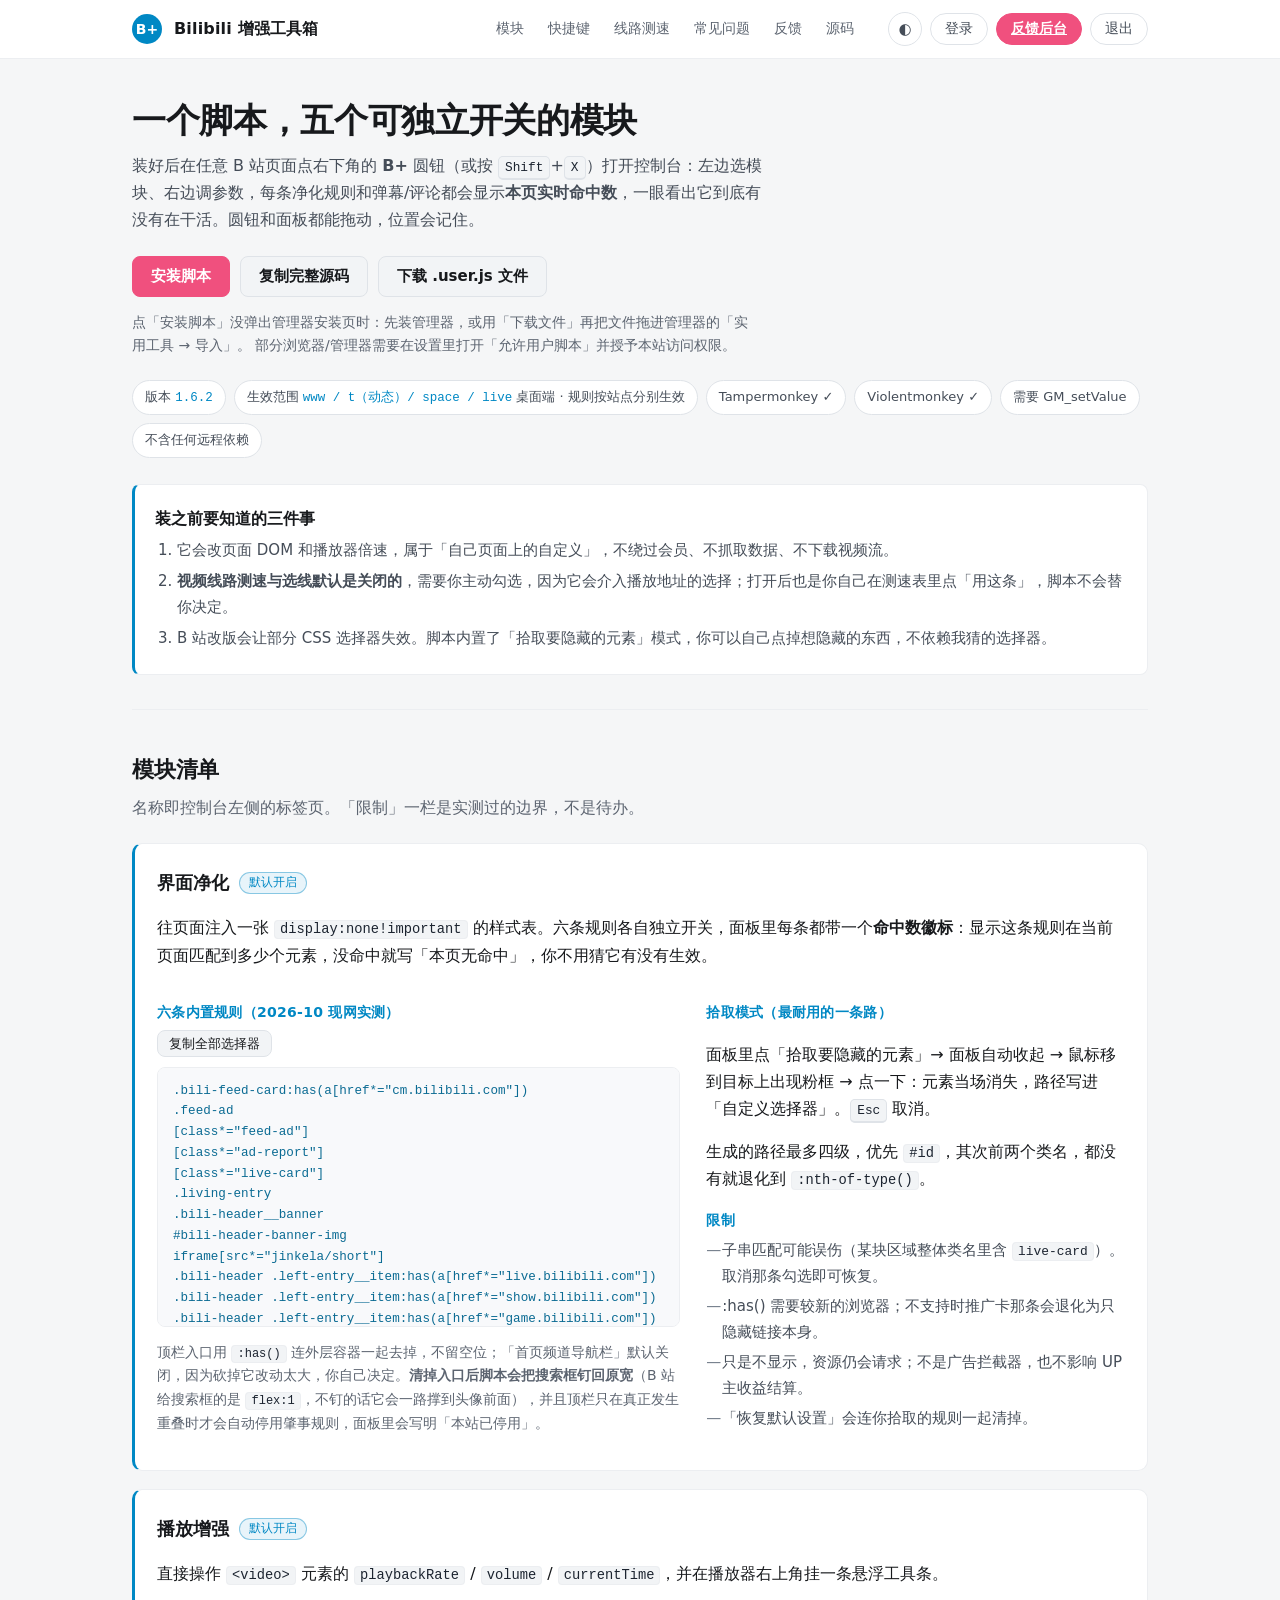
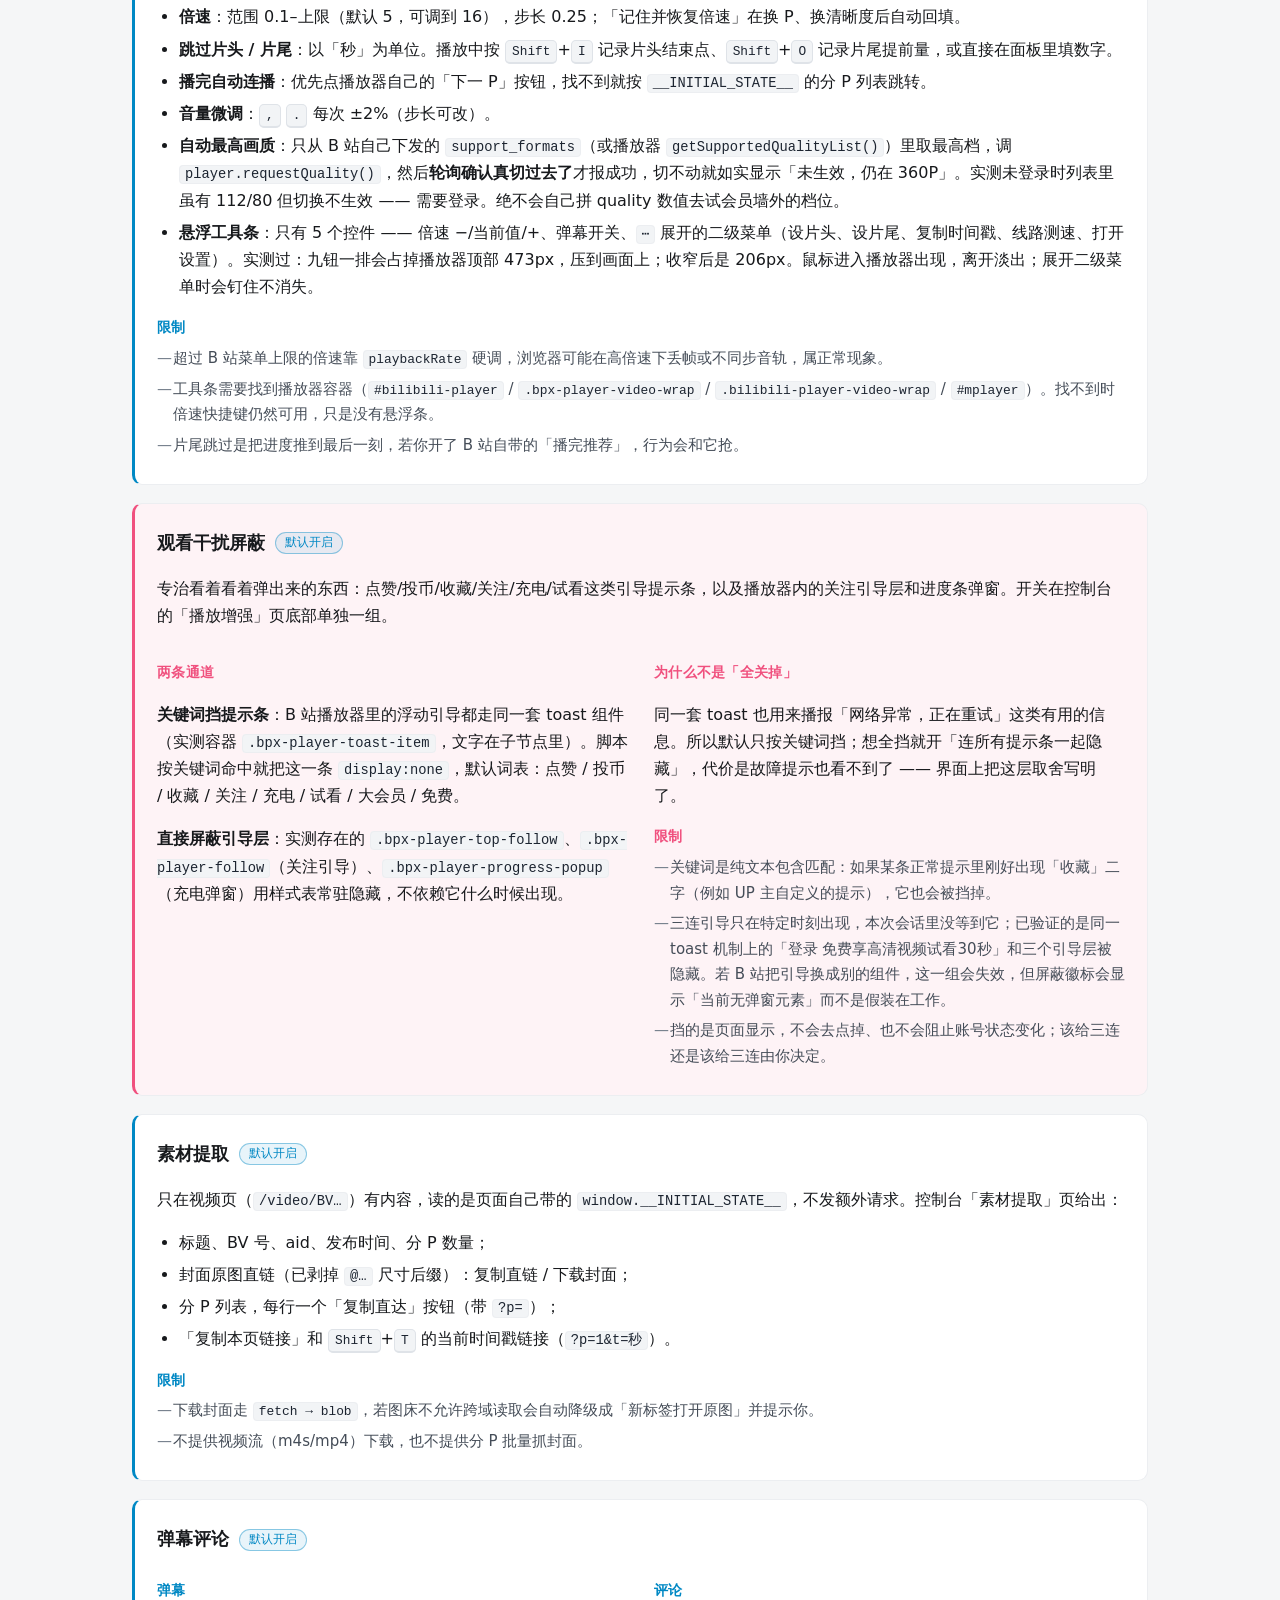
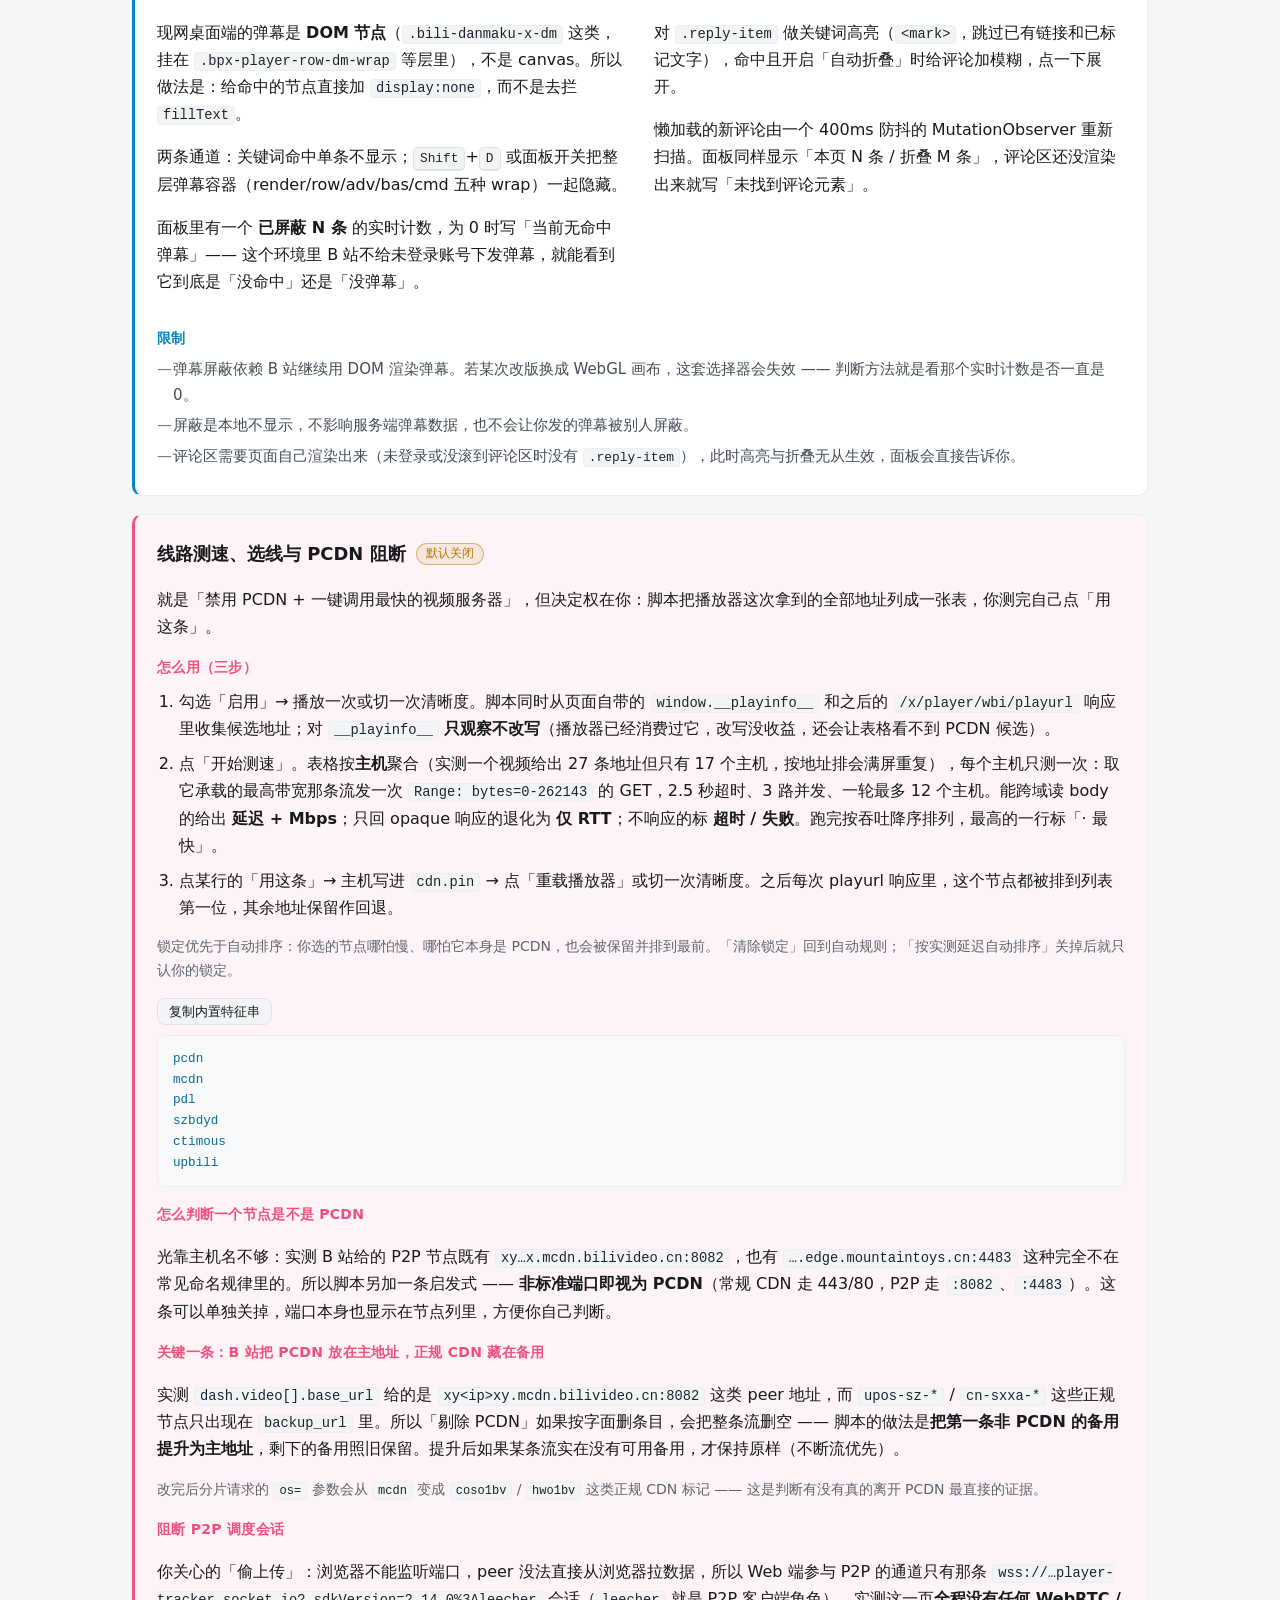
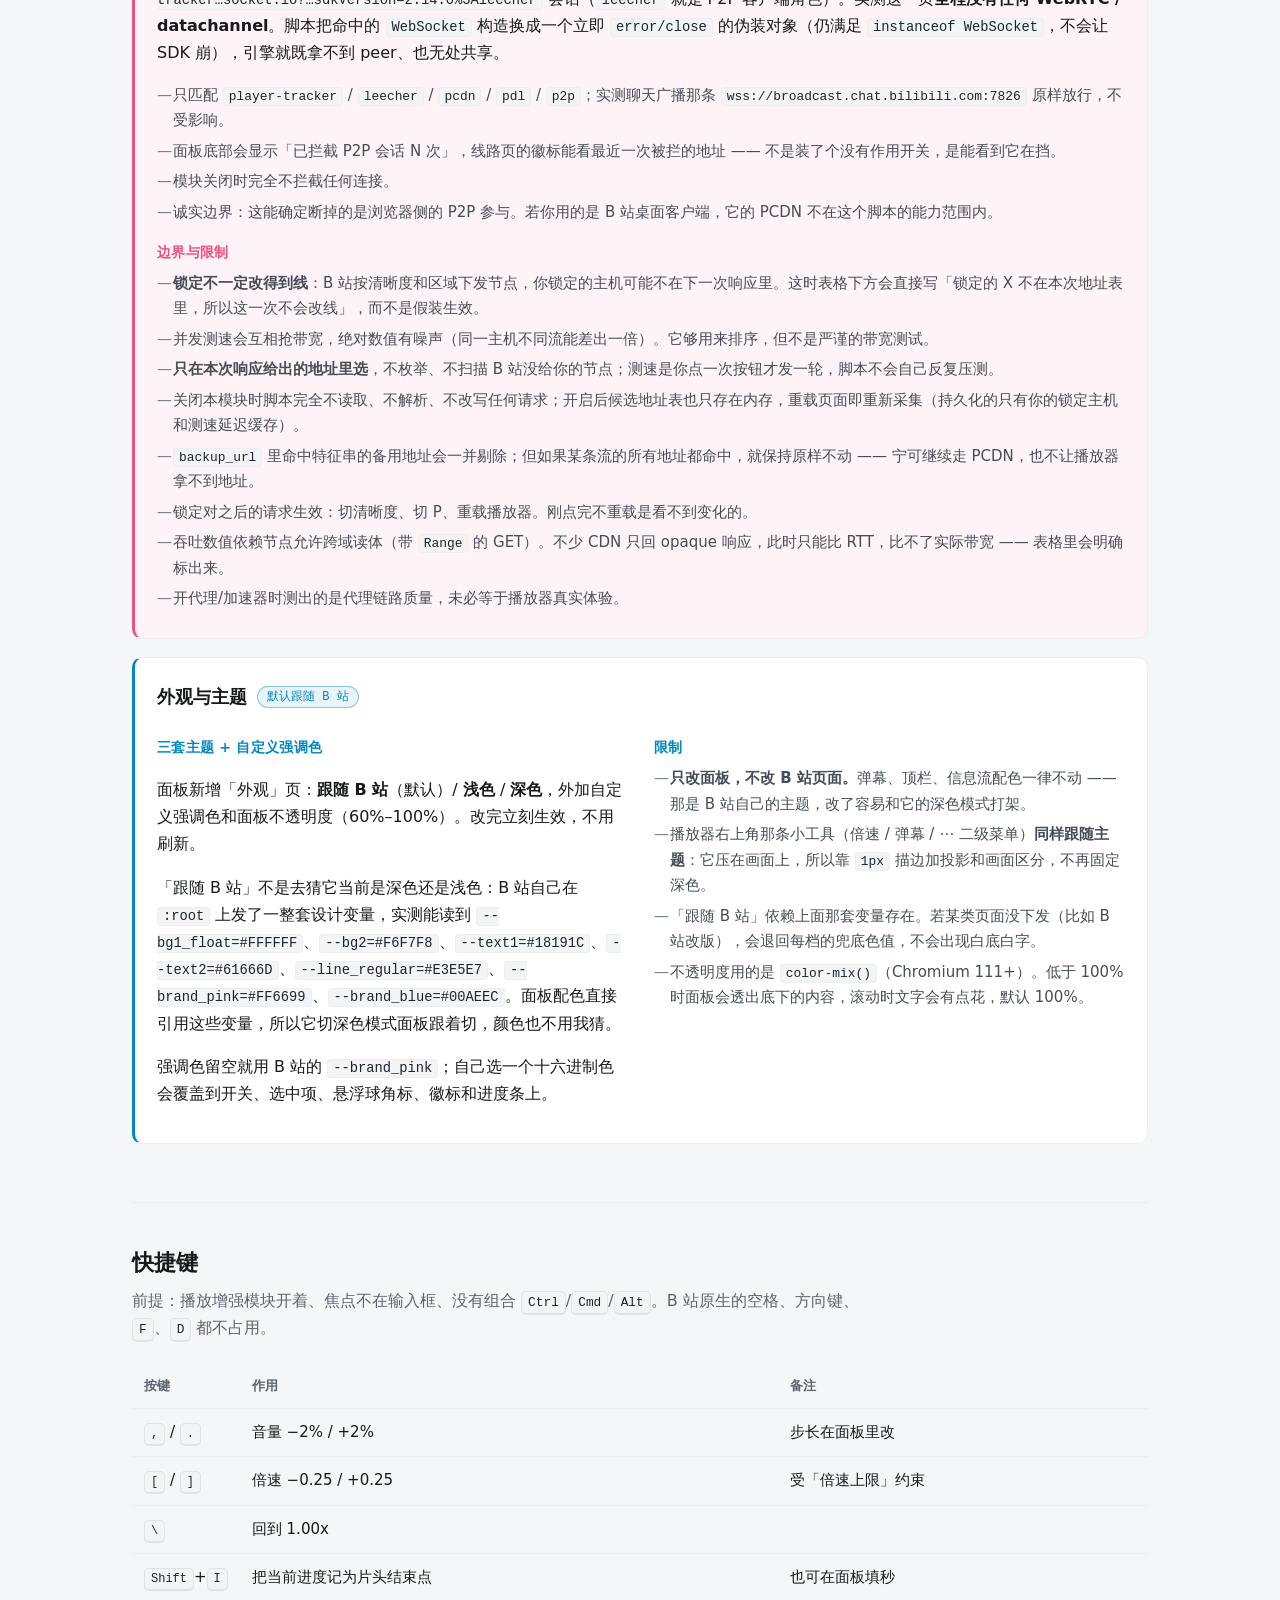
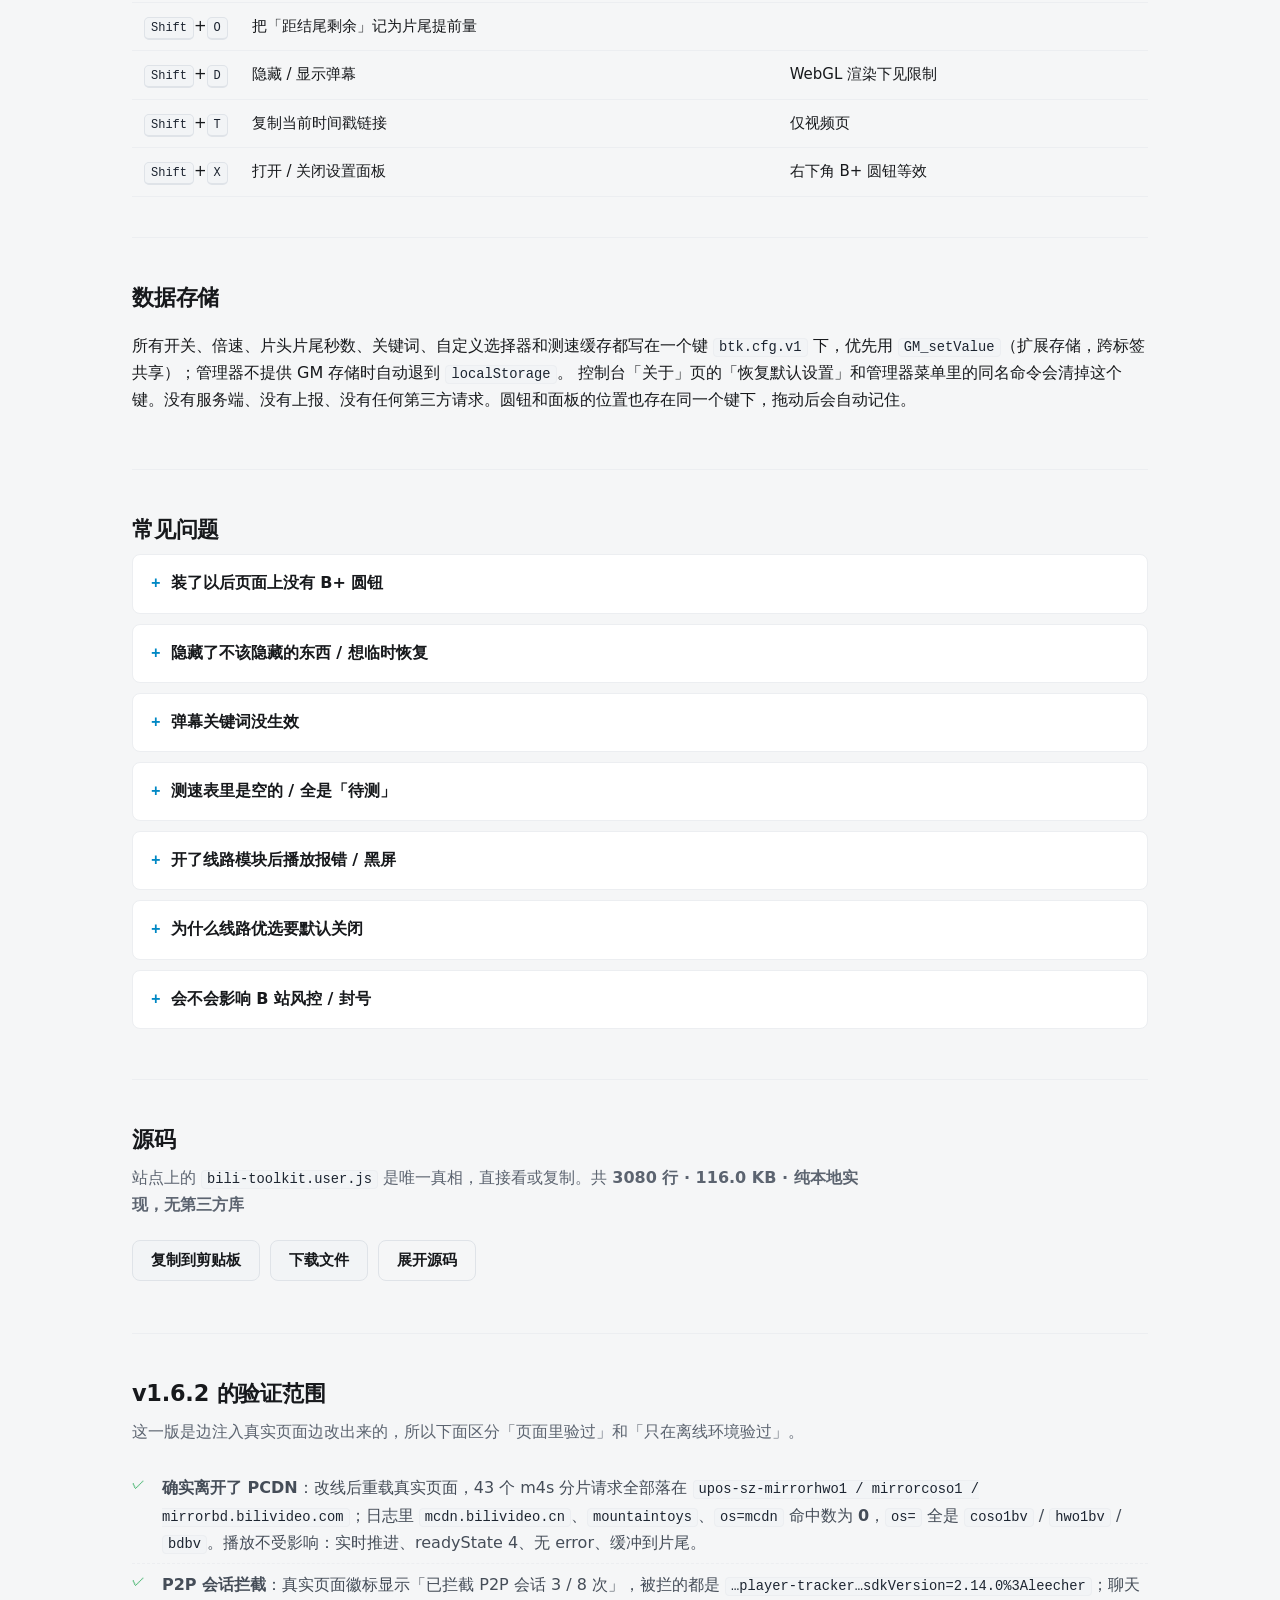
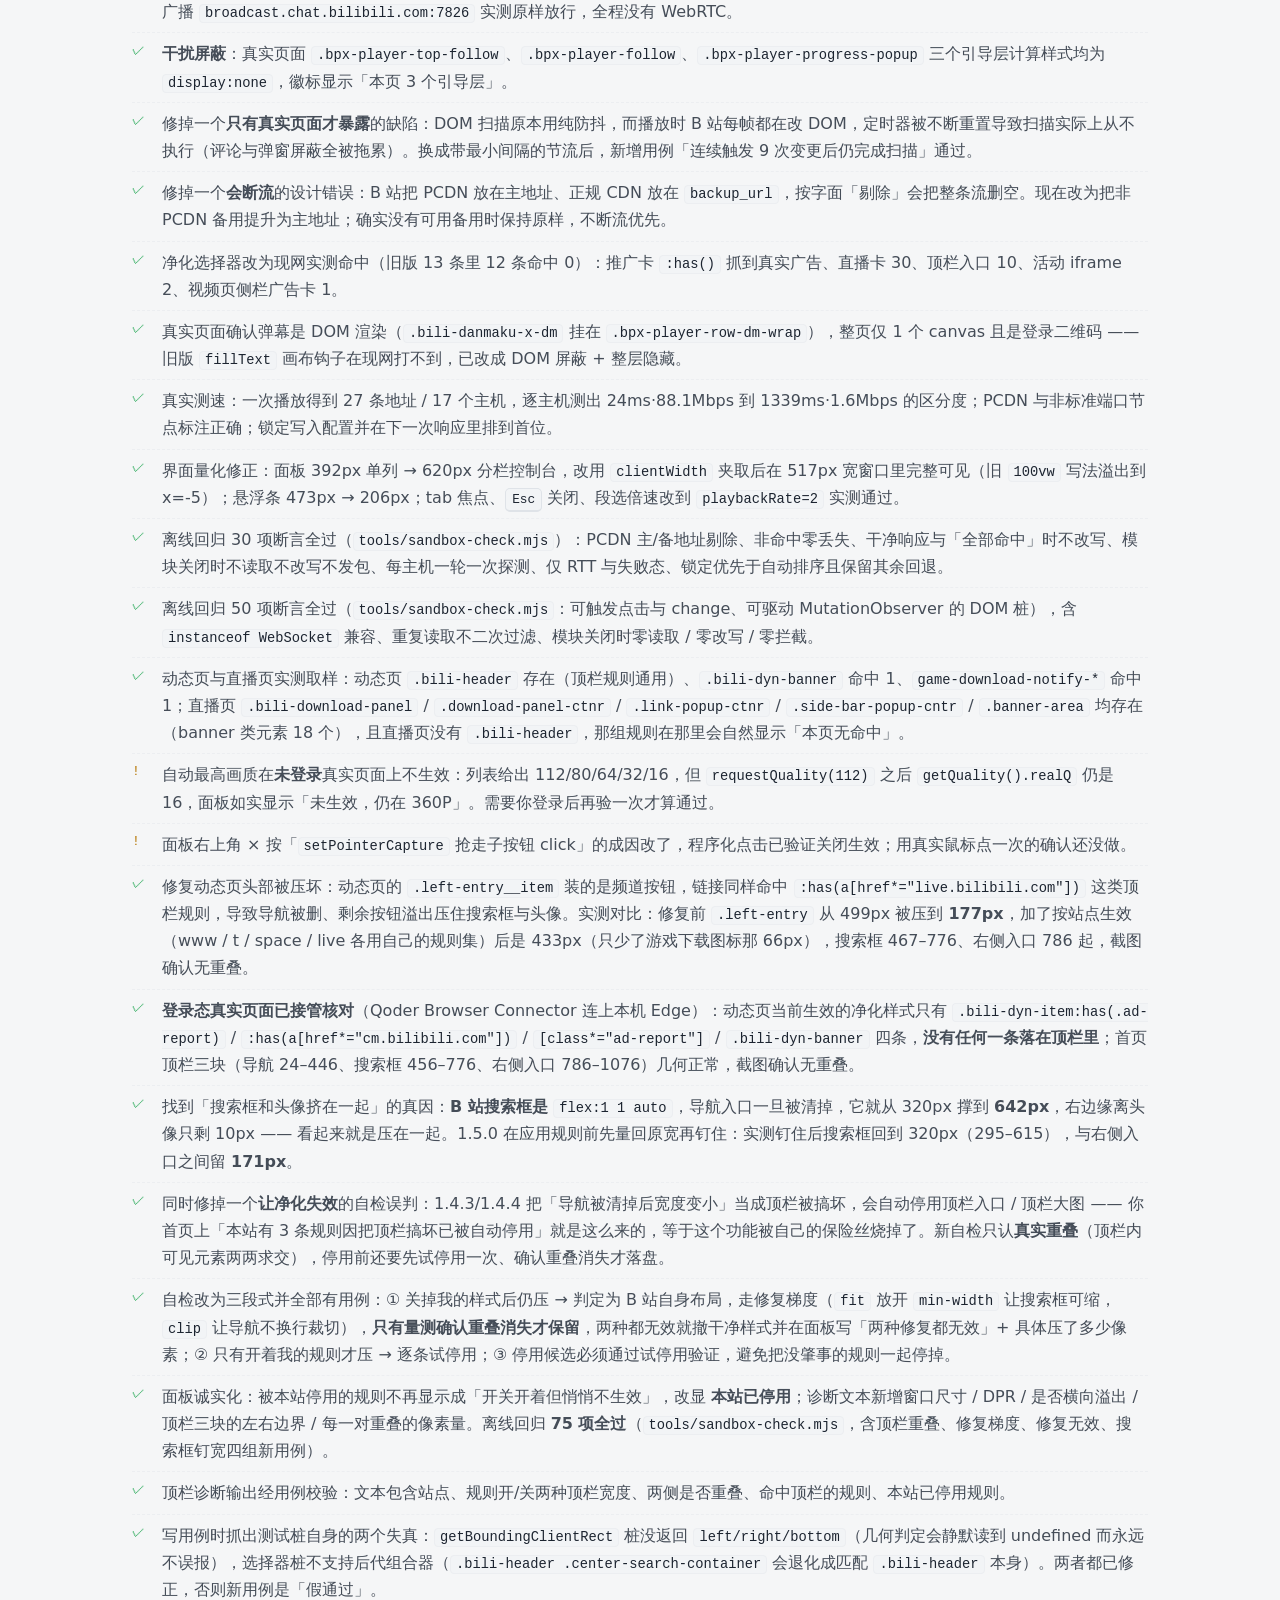
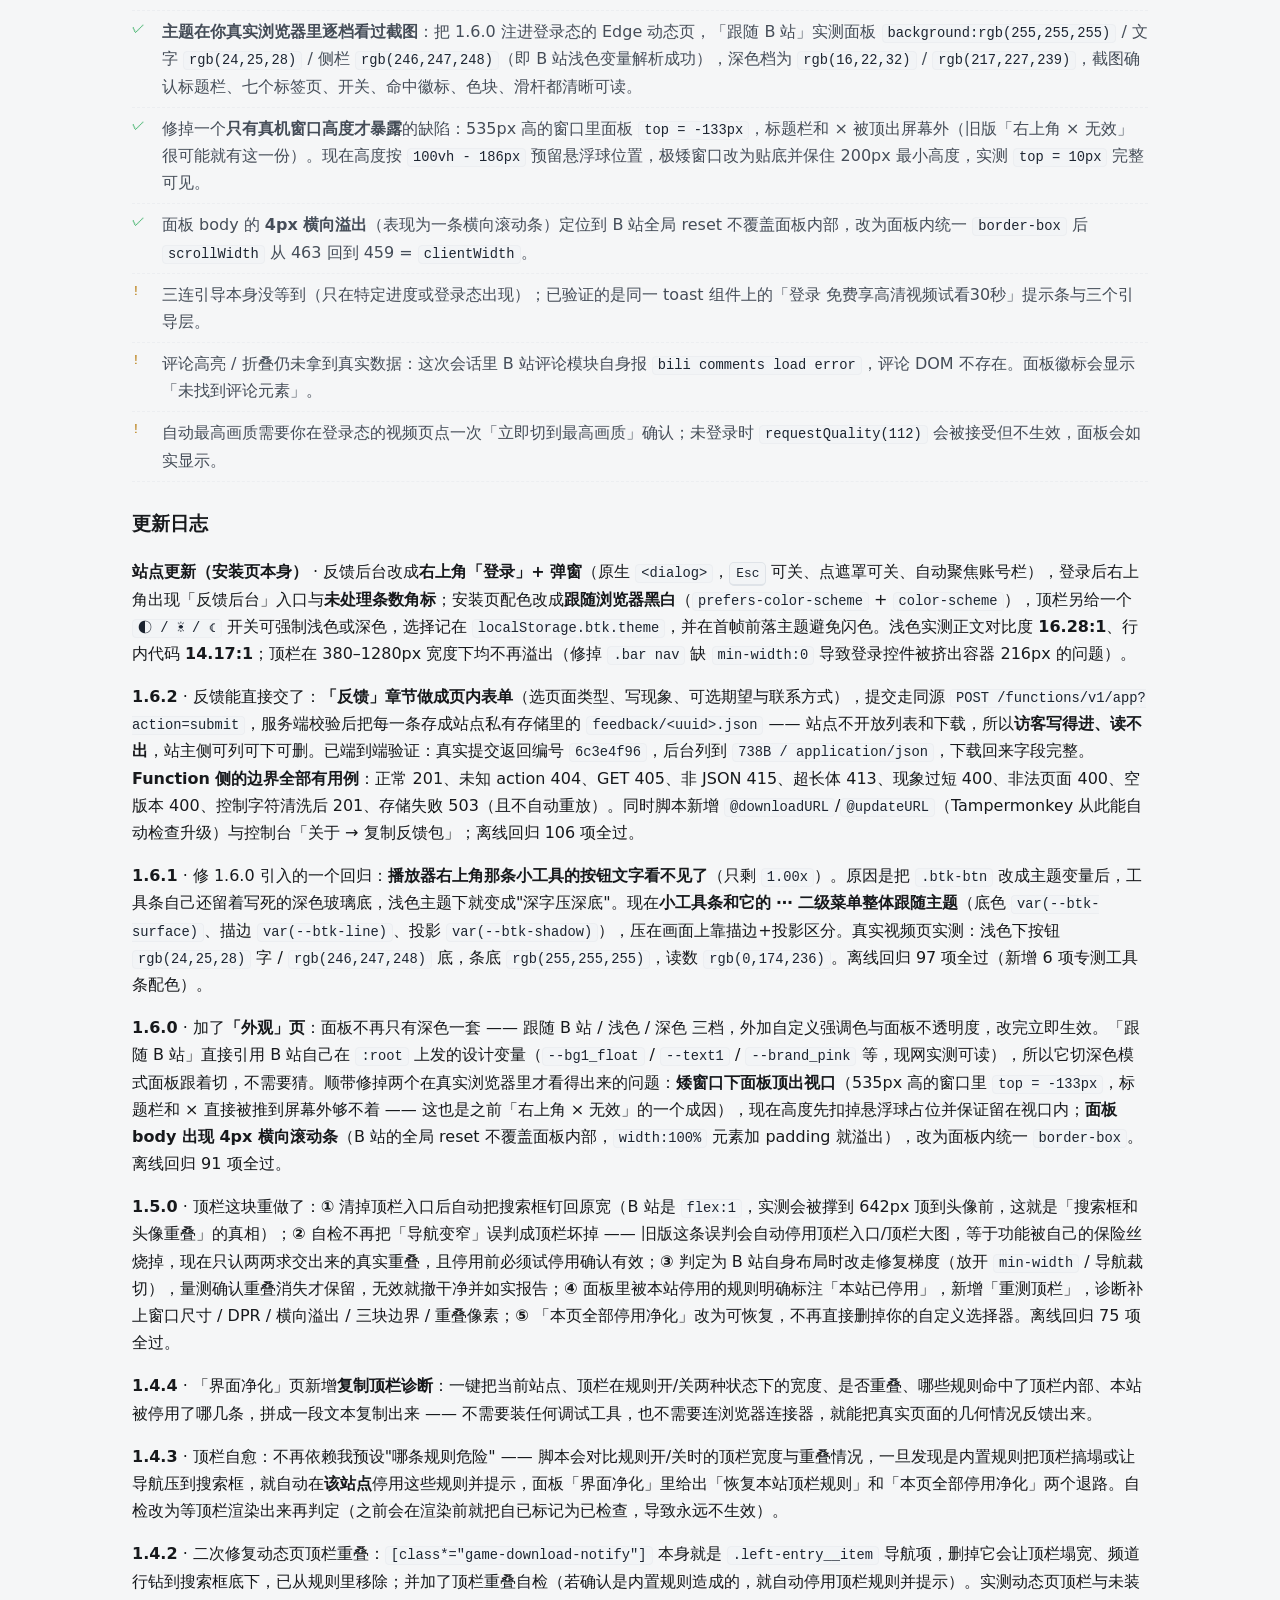
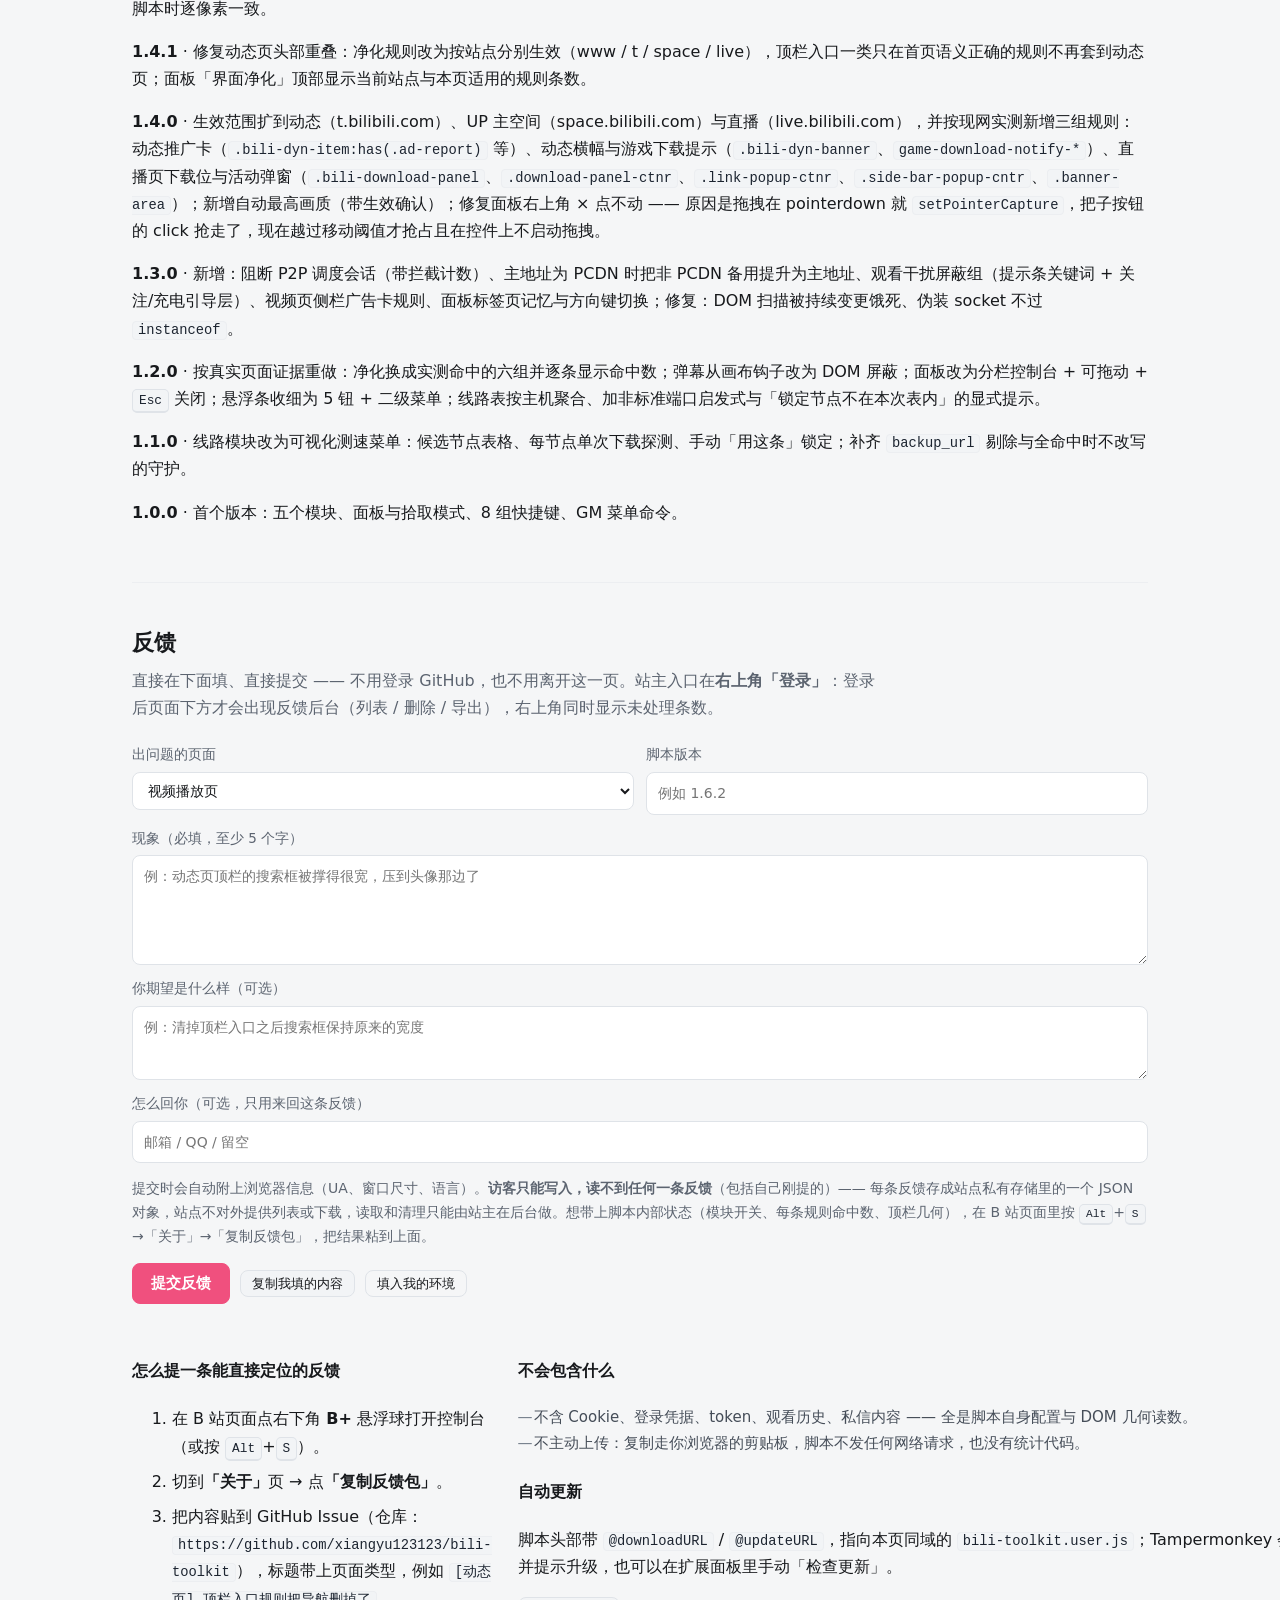
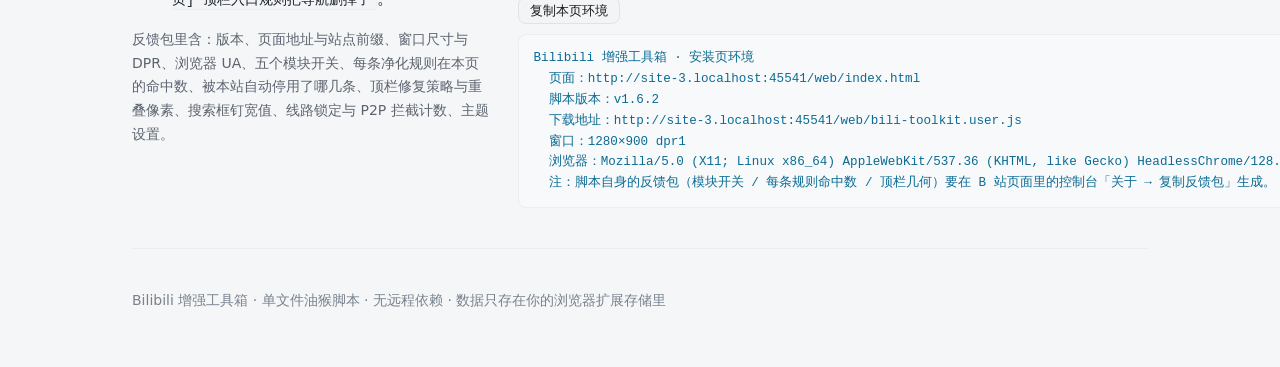
==== commit 4dd09df1: "安装页：右上角登录弹窗 + 跟随浏览器黑白 - 站主入口从反馈章节里的内联表单改成顶栏「登录」+ 原生 <dialog>：   Esc 关闭、点遮罩关闭、打开自动聚焦账号栏、Enter 提交；登录后顶" ====
--- a/web/index.html
+++ b/web/index.html
@@ -9,6 +9,13 @@
       content="一个可模块化开关的 Bilibili 桌面端油猴脚本：界面净化、播放增强、素材提取、弹幕评论、视频线路测速与手动选线。含安装入口、快捷键表与已知限制说明。"
     />
     <link rel="stylesheet" href="assets/site.css" />
+    <script>
+      // 先落主题再首帧，避免浅色偏好下闪一下深色
+      try {
+        var t = localStorage.getItem("btk.theme");
+        if (t === "light" || t === "dark") document.documentElement.setAttribute("data-theme", t);
+      } catch (e) {}
+    </script>
   </head>
   <body>
     <a class="skip" href="#main">跳到主要内容</a>
@@ -25,8 +32,35 @@
           <a href="#feedback">反馈</a>
           <a href="#source">源码</a>
         </nav>
+        <div class="auth-zone">
+          <button class="pill-btn theme-btn" id="theme-btn" type="button" title="主题：跟随浏览器" aria-label="切换主题">◐</button>
+          <button class="pill-btn" id="auth-open" type="button">登录</button>
+          <a class="pill-btn solid" id="auth-console-link" href="#console" hidden>反馈后台 <span class="count" id="auth-count" hidden>0</span></a>
+          <button class="pill-btn" id="auth-logout" type="button" hidden>退出</button>
+        </div>
       </div>
     </header>
+
+    <dialog class="auth" id="auth-dialog" aria-labelledby="auth-dialog-title">
+      <div class="auth-head">
+        <h2 id="auth-dialog-title">站主登录</h2>
+        <button class="x" type="button" id="auth-close" aria-label="关闭登录窗口">×</button>
+      </div>
+      <div class="auth-body">
+        <p class="lede" id="auth-lede">登录后这一页会多出后台：反馈全文列表、逐条删除、导出 JSON。游客只能提交，看不到任何一条。</p>
+        <p class="auth-mode" id="auth-mode"></p>
+        <label>账号
+          <input id="auth-user" maxlength="32" autocomplete="username" spellcheck="false">
+        </label>
+        <label>密码
+          <input id="auth-pass" type="password" maxlength="200" autocomplete="current-password">
+        </label>
+        <p class="auth-err" id="auth-msg" role="alert" aria-live="polite"></p>
+      </div>
+      <div class="auth-foot">
+        <button class="btn primary" type="button" id="auth-go">登录</button>
+      </div>
+    </dialog>
 
     <main id="main" class="wrap">
       <!-- 安装台 -->
@@ -396,6 +430,7 @@
           <li class="todo">自动最高画质需要你在登录态的视频页点一次「立即切到最高画质」确认；未登录时 <code>requestQuality(112)</code> 会被接受但不生效，面板会如实显示。</li>
         </ul>
         <h3>更新日志</h3>
+        <p><b>站点更新（安装页本身）</b> · 反馈后台改成<b>右上角「登录」+ 弹窗</b>（原生 <code>&lt;dialog&gt;</code>，<kbd>Esc</kbd> 可关、点遮罩可关、自动聚焦账号栏），登录后右上角出现「反馈后台」入口与<b>未处理条数角标</b>；安装页配色改成<b>跟随浏览器黑白</b>（<code>prefers-color-scheme</code> + <code>color-scheme</code>），顶栏另给一个 <code>◐ / ☀ / ☾</code> 开关可强制浅色或深色，选择记在 <code>localStorage.btk.theme</code>，并在首帧前落主题避免闪色。浅色实测正文对比度 <b>16.28:1</b>、行内代码 <b>14.17:1</b>；顶栏在 380–1280px 宽度下均不再溢出（修掉 <code>.bar nav</code> 缺 <code>min-width:0</code> 导致登录控件被挤出容器 216px 的问题）。</p>
         <p><b>1.6.2</b> · 反馈能直接交了：<b>「反馈」章节做成页内表单</b>（选页面类型、写现象、可选期望与联系方式），提交走同源 <code>POST /functions/v1/app?action=submit</code>，服务端校验后把每一条存成站点私有存储里的 <code>feedback/&lt;uuid&gt;.json</code> —— 站点不开放列表和下载，所以<b>访客写得进、读不出</b>，站主侧可列可下可删。已端到端验证：真实提交返回编号 <code>6c3e4f96</code>，后台列到 <code>738B / application/json</code>，下载回来字段完整。<b>Function 侧的边界全部有用例</b>：正常 201、未知 action 404、GET 405、非 JSON 415、超长体 413、现象过短 400、非法页面 400、空版本 400、控制字符清洗后 201、存储失败 503（且不自动重放）。同时脚本新增 <code>@downloadURL</code>/<code>@updateURL</code>（Tampermonkey 从此能自动检查升级）与控制台「关于 → 复制反馈包」；离线回归 106 项全过。</p>
         <p><b>1.6.1</b> · 修 1.6.0 引入的一个回归：<b>播放器右上角那条小工具的按钮文字看不见了</b>（只剩 <code>1.00x</code>）。原因是把 <code>.btk-btn</code> 改成主题变量后，工具条自己还留着写死的深色玻璃底，浅色主题下就变成"深字压深底"。现在<b>小工具条和它的 ⋯ 二级菜单整体跟随主题</b>（底色 <code>var(--btk-surface)</code>、描边 <code>var(--btk-line)</code>、投影 <code>var(--btk-shadow)</code>），压在画面上靠描边+投影区分。真实视频页实测：浅色下按钮 <code>rgb(24,25,28)</code> 字 / <code>rgb(246,247,248)</code> 底，条底 <code>rgb(255,255,255)</code>，读数 <code>rgb(0,174,236)</code>。离线回归 97 项全过（新增 6 项专测工具条配色）。</p>
         <p><b>1.6.0</b> · 加了<b>「外观」页</b>：面板不再只有深色一套 —— 跟随 B 站 / 浅色 / 深色 三档，外加自定义强调色与面板不透明度，改完立即生效。「跟随 B 站」直接引用 B 站自己在 <code>:root</code> 上发的设计变量（<code>--bg1_float</code> / <code>--text1</code> / <code>--brand_pink</code> 等，现网实测可读），所以它切深色模式面板跟着切，不需要猜。顺带修掉两个在真实浏览器里才看得出来的问题：<b>矮窗口下面板顶出视口</b>（535px 高的窗口里 <code>top = -133px</code>，标题栏和 × 直接被推到屏幕外够不着 —— 这也是之前「右上角 × 无效」的一个成因），现在高度先扣掉悬浮球占位并保证留在视口内；<b>面板 body 出现 4px 横向滚动条</b>（B 站的全局 reset 不覆盖面板内部，<code>width:100%</code> 元素加 padding 就溢出），改为面板内统一 <code>border-box</code>。离线回归 91 项全过。</p>
@@ -414,7 +449,7 @@
       <!-- 反馈 -->
       <section id="feedback">
         <h2>反馈</h2>
-        <p class="section-lede">直接在下面填、直接提交 —— 不用登录 GitHub，也不用离开这一页。</p>
+        <p class="section-lede">直接在下面填、直接提交 —— 不用登录 GitHub，也不用离开这一页。站主入口在<b>右上角「登录」</b>：登录后页面下方才会出现反馈后台（列表 / 删除 / 导出），右上角同时显示未处理条数。</p>
 
         <form id="feedback-form" autocomplete="off">
           <div class="fb-grid">
@@ -450,24 +485,9 @@
           <p id="fb-result" role="status" aria-live="polite"></p>
         </form>
 
-        <div class="auth-card" id="auth">
-          <h4 id="auth-title">站主登录</h4>
-          <p class="hint-inline" id="auth-note">登录后这一页会多出后台：反馈全文列表、逐条删除、导出 JSON。游客只能提交，看不到任何一条 —— 列表数据每次都要服务端校验会话令牌后才返回，不是靠页面隐藏。</p>
-          <form id="auth-form" autocomplete="off">
-            <div class="auth-grid">
-              <label>账号 <input id="auth-user" maxlength="32" autocomplete="username" spellcheck="false"></label>
-              <label>密码 <input id="auth-pass" type="password" maxlength="200" autocomplete="current-password"></label>
-            </div>
-            <div class="fb-actions">
-              <button class="btn primary" type="submit" id="auth-go">登录</button>
-              <button class="btn tiny" type="button" id="auth-out" hidden>退出登录</button>
-            </div>
-            <p id="auth-msg" role="status" aria-live="polite"></p>
-          </form>
-        </div>
-
         <div id="console" hidden>
           <h3>反馈后台 <span class="tag on">已登录</span></h3>
+          <p class="hint-inline">这一块只在登录后可见；列表数据每次都要服务端校验会话令牌后才返回，不是靠页面隐藏。游客看到的仍然只有上面的提交框。</p>
           <div class="fb-stats" id="fb-stats"></div>
           <div class="fb-actions">
             <button class="btn tiny" type="button" id="fb-reload">刷新列表</button>
--- a/web/assets/site.css
+++ b/web/assets/site.css
@@ -47,7 +47,7 @@
   top: 12px;
   z-index: 20;
   background: var(--pink);
-  color: #fff;
+  color: var(--on-accent);
   padding: 8px 14px;
   border-radius: 6px;
 }
@@ -57,7 +57,7 @@
   position: sticky;
   top: 0;
   z-index: 10;
-  background: rgba(13, 17, 23, 0.88);
+  background: var(--bar-bg);
   backdrop-filter: blur(8px);
   border-bottom: 1px solid var(--line-soft);
 }
@@ -75,7 +75,7 @@
   flex: none;
   border-radius: 50%;
   background: var(--cyan);
-  color: #04202c;
+  color: var(--on-brand);
   font: 700 14px/1 var(--sans);
 }
 .bar .title {
@@ -84,6 +84,8 @@
   white-space: nowrap;
 }
 .bar nav {
+  min-width: 0;
+  flex: 0 1 auto;
   margin-left: auto;
   display: flex;
   gap: 4px;
@@ -118,7 +120,7 @@
 .lede {
   margin: 0 0 22px;
   max-width: 62ch;
-  color: #b9c6d6;
+  color: var(--text-2);
 }
 .actions {
   display: flex;
@@ -137,8 +139,8 @@
   display: inline-block;
 }
 .btn:hover {
-  border-color: #3b4d63;
-  background: #1e2937;
+  border-color: var(--line-strong);
+  background: var(--surface-3);
 }
 .btn:focus-visible {
   outline: 3px solid var(--cyan);
@@ -147,11 +149,11 @@
 .btn.primary {
   background: var(--pink);
   border-color: var(--pink);
-  color: #2c0713;
+  color: var(--on-pink);
 }
 .btn.primary:hover {
-  background: #ff86aa;
-  border-color: #ff86aa;
+  background: var(--pink-strong);
+  border-color: var(--pink-strong);
 }
 .btn.tiny {
   font-size: 13px;
@@ -181,7 +183,7 @@
 }
 .chips li {
   font-size: 13px;
-  color: #a9bacd;
+  color: var(--text-2);
   border: 1px solid var(--line);
   border-radius: 999px;
   padding: 5px 12px;
@@ -207,7 +209,7 @@
 .prereq ol {
   margin: 0;
   padding-left: 22px;
-  color: #b6c4d4;
+  color: var(--text-2);
   font-size: 15px;
 }
 .prereq li {
@@ -239,7 +241,7 @@
 }
 .module.accent {
   border-left-color: var(--pink);
-  background: #17161d;
+  background: color-mix(in srgb, var(--pink) 7%, var(--surface));
 }
 .module h3 {
   font-size: 1.12rem;
@@ -267,13 +269,13 @@
 }
 .tag.on {
   color: var(--cyan);
-  border-color: rgba(75, 195, 240, 0.4);
-  background: rgba(75, 195, 240, 0.08);
+  border-color: color-mix(in srgb, var(--cyan) 42%, transparent);
+  background: color-mix(in srgb, var(--cyan) 9%, transparent);
 }
 .tag.off {
   color: var(--amber);
-  border-color: rgba(240, 180, 41, 0.45);
-  background: rgba(240, 180, 41, 0.08);
+  border-color: color-mix(in srgb, var(--amber) 45%, transparent);
+  background: color-mix(in srgb, var(--amber) 9%, transparent);
 }
 .cols {
   display: grid;
@@ -298,22 +300,22 @@
 .limits li {
   position: relative;
   padding-left: 16px;
-  color: #b0bfce;
+  color: var(--text-2);
   font-size: 15px;
 }
 .limits li::before {
   content: "—";
   position: absolute;
   left: 0;
-  color: #6b7c90;
+  color: var(--text-3);
 }
 code {
   font: 0.86em/1.5 var(--mono);
-  background: #1b2532;
+  background: var(--surface-2);
   border: 1px solid var(--line-soft);
   border-radius: 4px;
   padding: 1px 5px;
-  color: #cfe6f7;
+  color: var(--code-text);
 }
 kbd {
   font: 0.8em/1 var(--mono);
@@ -322,17 +324,17 @@
   border-bottom-width: 2px;
   border-radius: 5px;
   padding: 3px 6px;
-  color: #dbe8f5;
+  color: var(--code-text);
 }
 .code {
   font: 12.6px/1.65 var(--mono);
-  background: #0b1017;
+  background: var(--code-bg);
   border: 1px solid var(--line-soft);
   border-radius: 8px;
   padding: 13px 15px;
   overflow: auto;
   margin: 10px 0 0;
-  color: #a9c6dd;
+  color: var(--code-key);
   white-space: pre;
   max-height: 260px;
 }
@@ -397,7 +399,7 @@
 }
 details p {
   margin: 0;
-  color: #b6c4d4;
+  color: var(--text-2);
   max-width: 78ch;
 }
 
@@ -411,7 +413,7 @@
   position: relative;
   padding: 7px 0 7px 30px;
   border-bottom: 1px dashed var(--line-soft);
-  color: #bccadb;
+  color: var(--text-2);
 }
 .checks li::before {
   position: absolute;
@@ -422,7 +424,7 @@
 }
 .checks .done::before {
   content: "✓";
-  color: #47c98a;
+  color: var(--ok);
 }
 .checks .todo::before {
   content: "!";
@@ -438,7 +440,7 @@
 
 .foot {
   padding: 26px 22px 40px;
-  color: #7487a0;
+  color: var(--text-3);
   font-size: 14px;
 }
 
@@ -447,7 +449,7 @@
   left: 50%;
   bottom: 26px;
   transform: translate(-50%, 16px);
-  background: #16202c;
+  background: var(--surface-3);
   border: 1px solid var(--line);
   color: var(--text);
   padding: 9px 18px;
@@ -526,9 +528,112 @@
 .fb-item .content { margin: 8px 0 0; font-size: 15px; line-height: 1.65; white-space: pre-wrap; word-break: break-word; }
 .fb-item .meta { margin: 6px 0 0; font-size: 12.5px; color: var(--muted); line-height: 1.7; word-break: break-word; }
 .fb-item .row { display: flex; gap: 8px; margin-top: 10px; flex-wrap: wrap; }
-.fb-item .danger { color: #ffd9d9; border-color: #5c2a33; background: #2a1418; }
-.fb-item .danger:hover { background: #3a1b21; border-color: #7d3a46; }
+.fb-item .danger { color: var(--danger-text); border-color: var(--danger-line); background: var(--danger-bg); }
+.fb-item .danger:hover { background: var(--danger-bg-hover); border-color: var(--danger-line-hover); }
 .fb-stats { display: flex; gap: 8px; flex-wrap: wrap; margin: 10px 0 14px; }
 .fb-stats span { font: 500 12.5px/1 var(--mono); padding: 6px 10px; border-radius: 999px; background: var(--surface-2); border: 1px solid var(--line); color: var(--muted); }
 .fb-empty { color: var(--muted); font-size: 14px; padding: 12px 0; }
 @media (max-width: 720px) { .auth-grid { grid-template-columns: 1fr; } }
+
+/* ---------- 主题令牌补全 ---------- */
+:root {
+  color-scheme: dark;
+  --text-2: #b7c5d5;
+  --text-3: #6f8095;
+  --code-text: #d7e5f3;
+  --code-key: #a9c6dd;
+  --code-bg: #0b1017;
+  --surface-3: #1e2937;
+  --line-strong: #3b4d63;
+  --on-accent: #ffffff;
+  --on-brand: #04202c;
+  --on-pink: #2c0713;
+  --bar-bg: rgba(13, 17, 23, .88);
+  --pink-strong: #ff86aa;
+  --ok: #47c98a;
+  --danger-text: #ffd9d9;
+  --danger-line: #5c2a33;
+  --danger-bg: #2a1418;
+  --danger-bg-hover: #3a1b21;
+  --danger-line-hover: #7d3a46;
+}
+
+/* 跟随浏览器黑白：默认无 data-theme 时由 prefers-color-scheme 决定；
+   显式 data-theme 可以覆盖它（顶栏那个小开关）。 */
+@media (prefers-color-scheme: light) {
+  :root:not([data-theme]) {
+    color-scheme: light;
+    --bg: #f5f6f7; --bg-soft: #ffffff; --surface: #ffffff; --surface-2: #f2f4f6; --surface-3: #e9edf1;
+    --line: #dfe3e8; --line-soft: #eceef1; --line-strong: #c6ced8;
+    --text: #17191c; --muted: #5c6470; --text-2: #454d58; --text-3: #78828e;
+    --code-text: #1c2430; --code-key: #0b6b93; --code-bg: #f8f9fb;
+    --pink: #f0507e; --pink-strong: #e23c6d; --cyan: #0088c4; --amber: #b47400; --ok: #17a34a;
+    --on-accent: #ffffff; --on-brand: #ffffff; --on-pink: #ffffff;
+    --bar-bg: rgba(255, 255, 255, .92);
+    --danger-text: #a1202f; --danger-line: #f0c2c8; --danger-bg: #fdf1f2;
+    --danger-bg-hover: #fbe3e6; --danger-line-hover: #e0a2ac;
+  }
+}
+:root[data-theme="light"] {
+  color-scheme: light;
+  --bg: #f5f6f7; --bg-soft: #ffffff; --surface: #ffffff; --surface-2: #f2f4f6; --surface-3: #e9edf1;
+  --line: #dfe3e8; --line-soft: #eceef1; --line-strong: #c6ced8;
+  --text: #17191c; --muted: #5c6470; --text-2: #454d58; --text-3: #78828e;
+  --code-text: #1c2430; --code-key: #0b6b93; --code-bg: #f8f9fb;
+  --pink: #f0507e; --pink-strong: #e23c6d; --cyan: #0088c4; --amber: #b47400; --ok: #17a34a;
+  --on-accent: #ffffff; --on-brand: #ffffff; --on-pink: #ffffff;
+  --bar-bg: rgba(255, 255, 255, .92);
+  --danger-text: #a1202f; --danger-line: #f0c2c8; --danger-bg: #fdf1f2;
+  --danger-bg-hover: #fbe3e6; --danger-line-hover: #e0a2ac;
+}
+
+/* ---------- 顶栏登录控件 ---------- */
+.bar nav { margin-left: auto; }
+.auth-zone { display: flex; align-items: center; gap: 8px; margin-left: 12px; flex: none; }
+.pill-btn {
+  display: inline-flex; align-items: center; gap: 7px;
+  font: 500 13.5px/1 var(--sans); padding: 8px 14px; border-radius: 999px;
+  border: 1px solid var(--line); background: transparent; color: var(--text-2); cursor: pointer;
+}
+.pill-btn:hover { border-color: var(--line-strong); color: var(--text); background: var(--surface-2); }
+.pill-btn:focus-visible { outline: 3px solid var(--cyan); outline-offset: 2px; }
+.pill-btn.solid { background: var(--pink); border-color: var(--pink); color: var(--on-pink); font-weight: 600; }
+.pill-btn.solid:hover { background: var(--pink-strong); border-color: var(--pink-strong); color: var(--on-pink); }
+.pill-btn .dot { width: 7px; height: 7px; border-radius: 50%; background: var(--ok); flex: none; }
+.count {
+  min-width: 19px; height: 19px; padding: 0 5px; border-radius: 10px;
+  background: var(--pink); color: var(--on-pink);
+  font: 700 11.5px/19px var(--mono); text-align: center;
+}
+.theme-btn { width: 34px; height: 34px; padding: 0; justify-content: center; font-size: 15px; }
+
+/* ---------- 登录弹窗 ---------- */
+dialog.auth {
+  width: 420px; max-width: calc(100vw - 32px); padding: 0; border: 1px solid var(--line);
+  border-radius: 14px; background: var(--surface); color: var(--text);
+  box-shadow: 0 26px 70px rgba(0, 0, 0, .45);
+}
+dialog.auth::backdrop { background: rgba(4, 8, 14, .62); }
+dialog.auth[open] { display: grid; grid-template-rows: auto 1fr auto; }
+.auth-head { display: flex; align-items: center; gap: 10px; padding: 16px 18px 0; }
+.auth-head h2 { margin: 0; font-size: 17px; }
+.auth-head .x { margin-left: auto; width: 30px; height: 30px; border: 0; border-radius: 8px; background: transparent; color: var(--text-3); font: 600 17px/1 var(--sans); cursor: pointer; }
+.auth-head .x:hover { background: var(--surface-3); color: var(--text); }
+.auth-body { padding: 6px 18px 4px; }
+.auth-body .lede { margin: 8px 0 14px; font-size: 13.5px; line-height: 1.6; color: var(--muted); }
+.auth-body label { display: block; margin: 0 0 12px; font-size: 13px; color: var(--text-2); }
+.auth-body input {
+  width: 100%; margin-top: 6px; padding: 11px 12px; border-radius: 9px;
+  border: 1px solid var(--line); background: var(--bg-soft); color: var(--text);
+  font: 14px/1.2 var(--mono);
+}
+.auth-body input:focus-visible { outline: 3px solid var(--cyan); outline-offset: 1px; border-color: var(--line-strong); }
+.auth-foot { display: flex; align-items: center; gap: 10px; padding: 4px 18px 18px; }
+.auth-foot .btn { flex: 1; text-align: center; }
+.auth-err { margin: 0; font-size: 13px; color: var(--amber); min-height: 18px; }
+.auth-hint { font-size: 12.5px; color: var(--text-3); }
+.auth-mode { font-size: 12.5px; color: var(--text-3); margin: 0 0 10px; }
+@media (max-width: 720px) {
+  .auth-zone { margin-left: 8px; }
+  .bar nav { display: none; }
+}
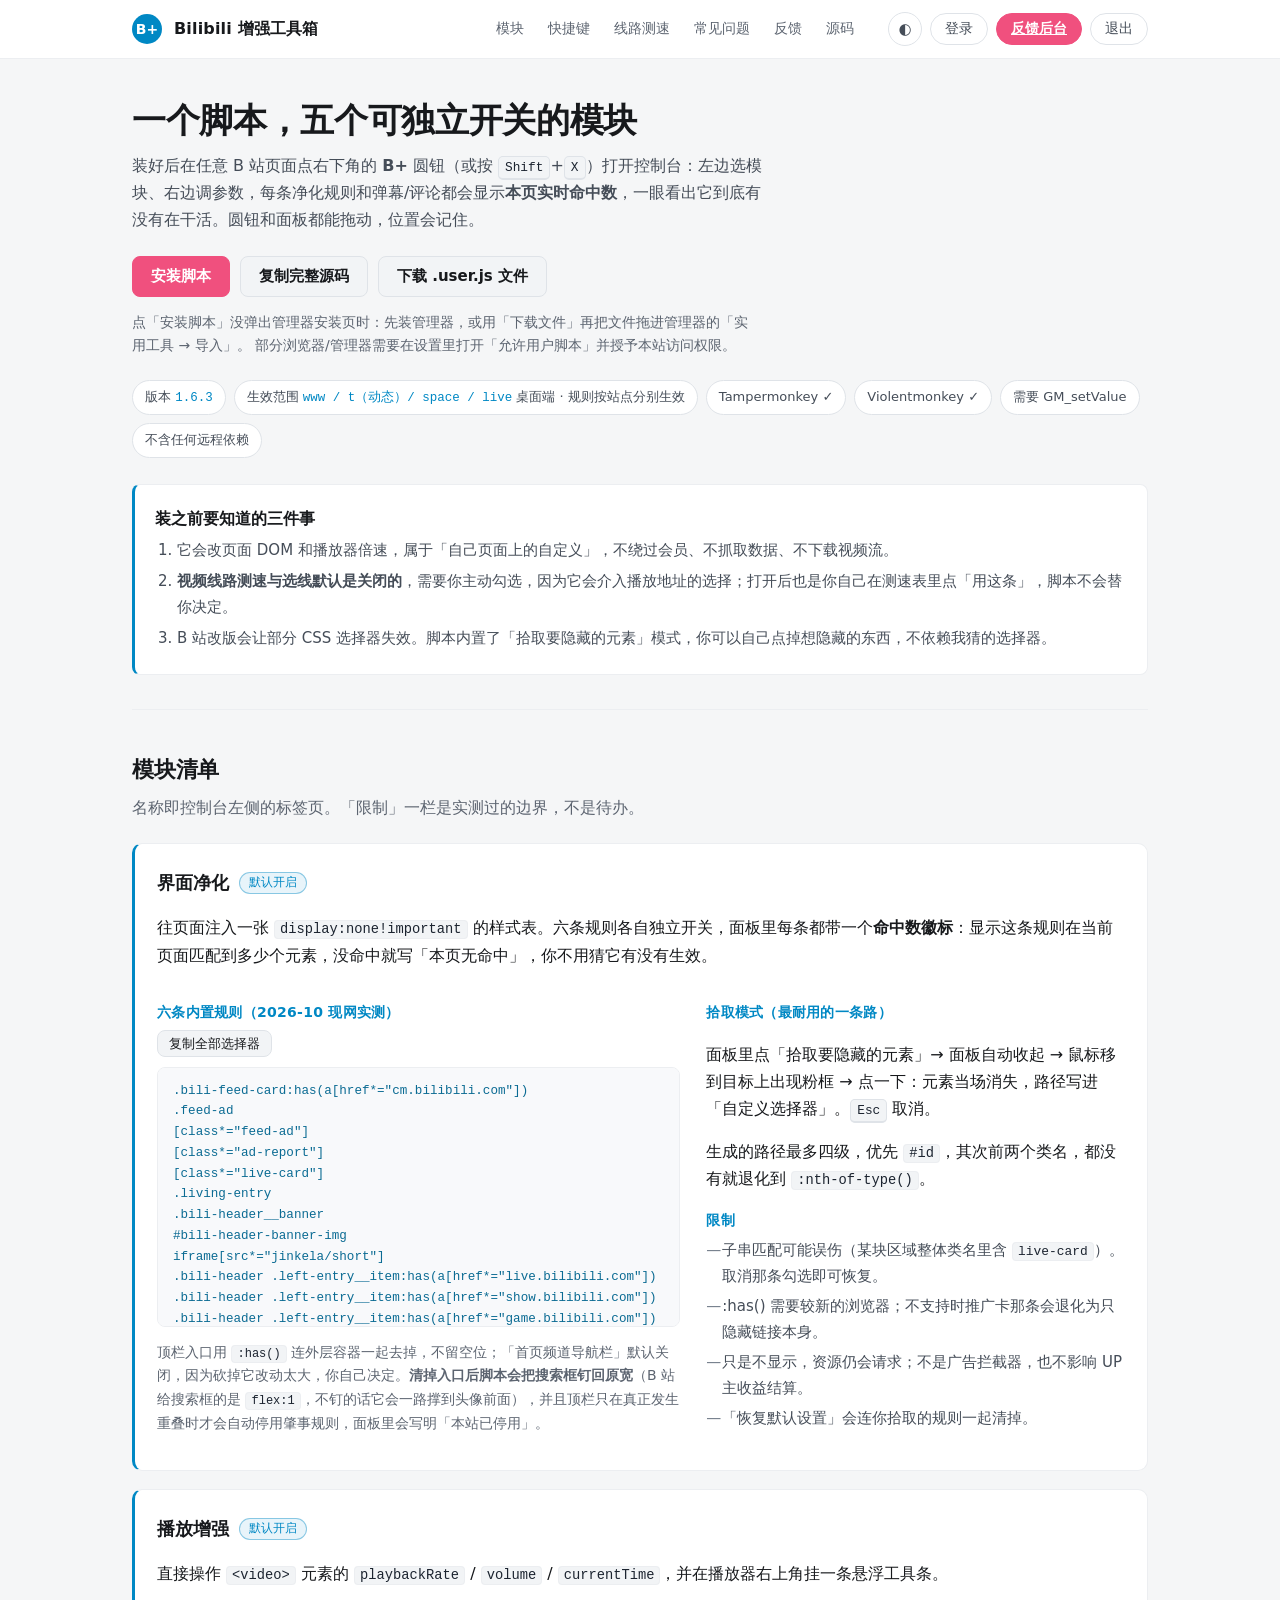
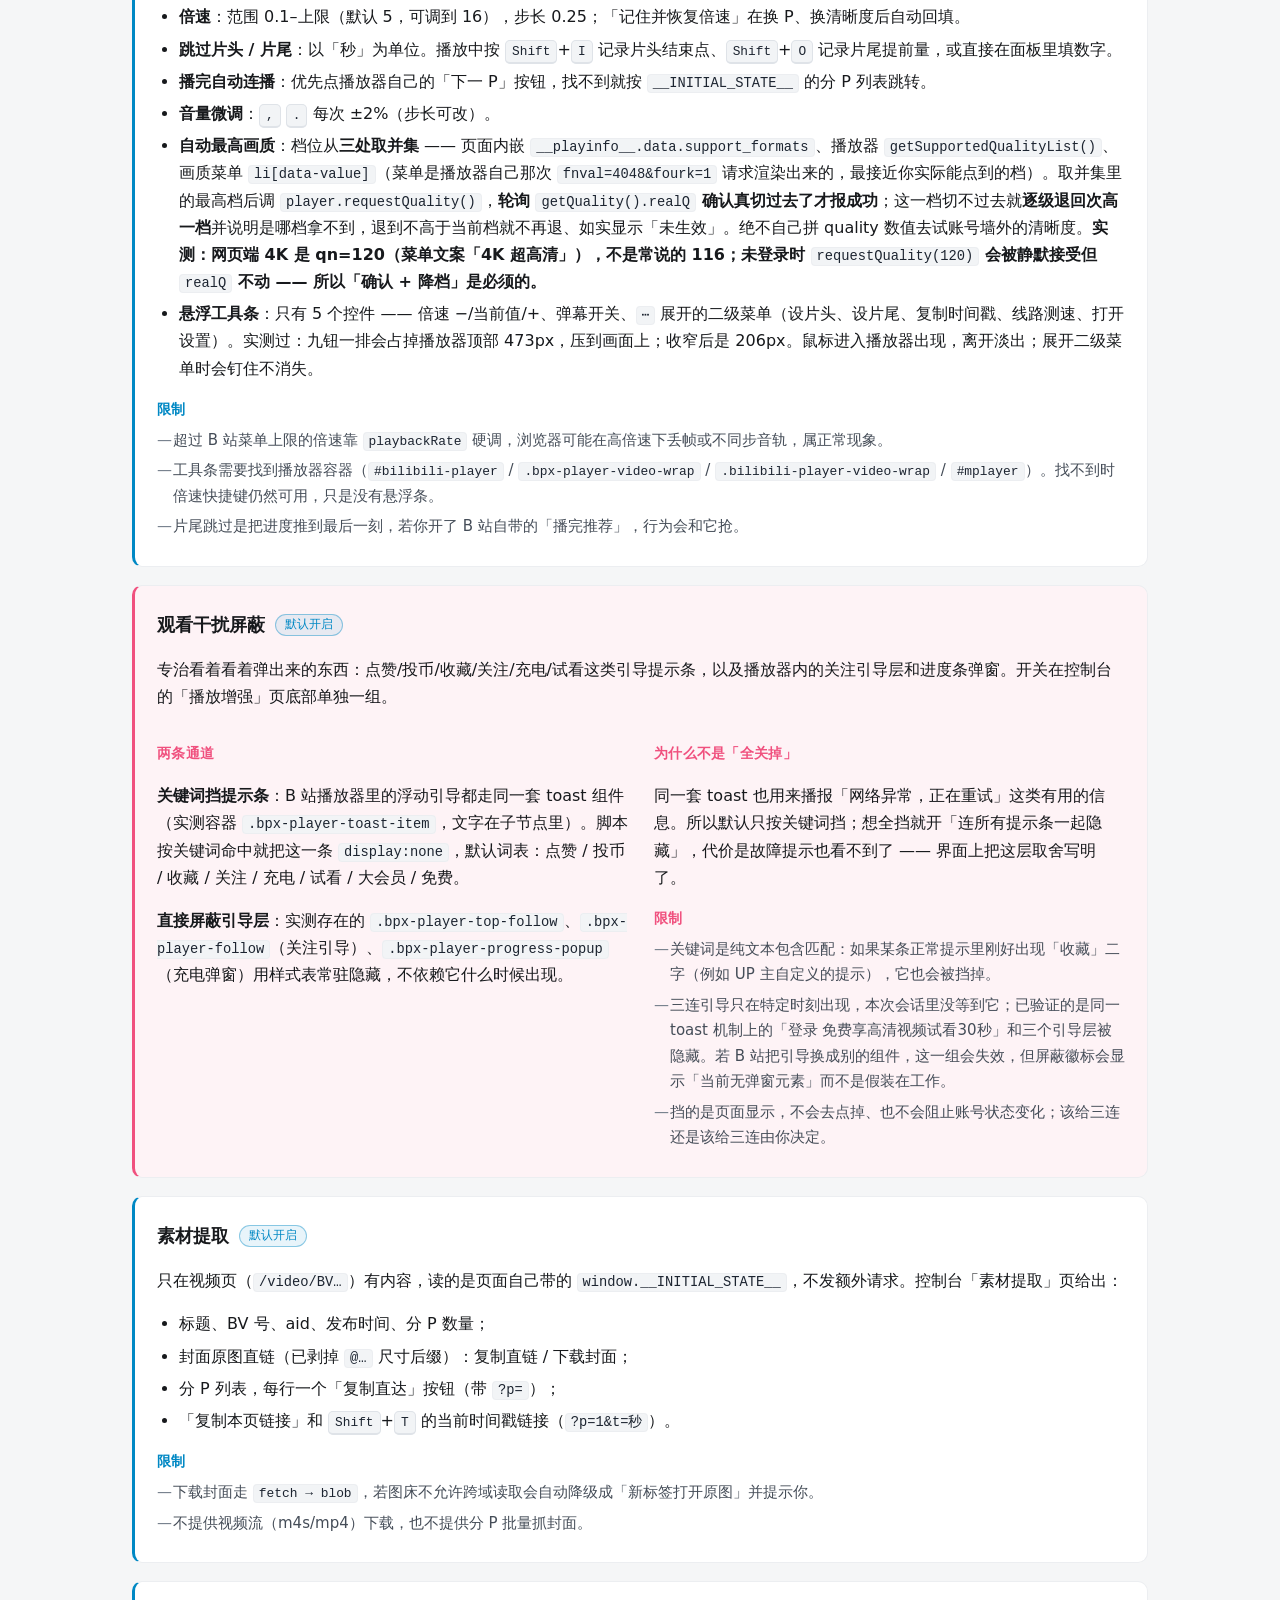
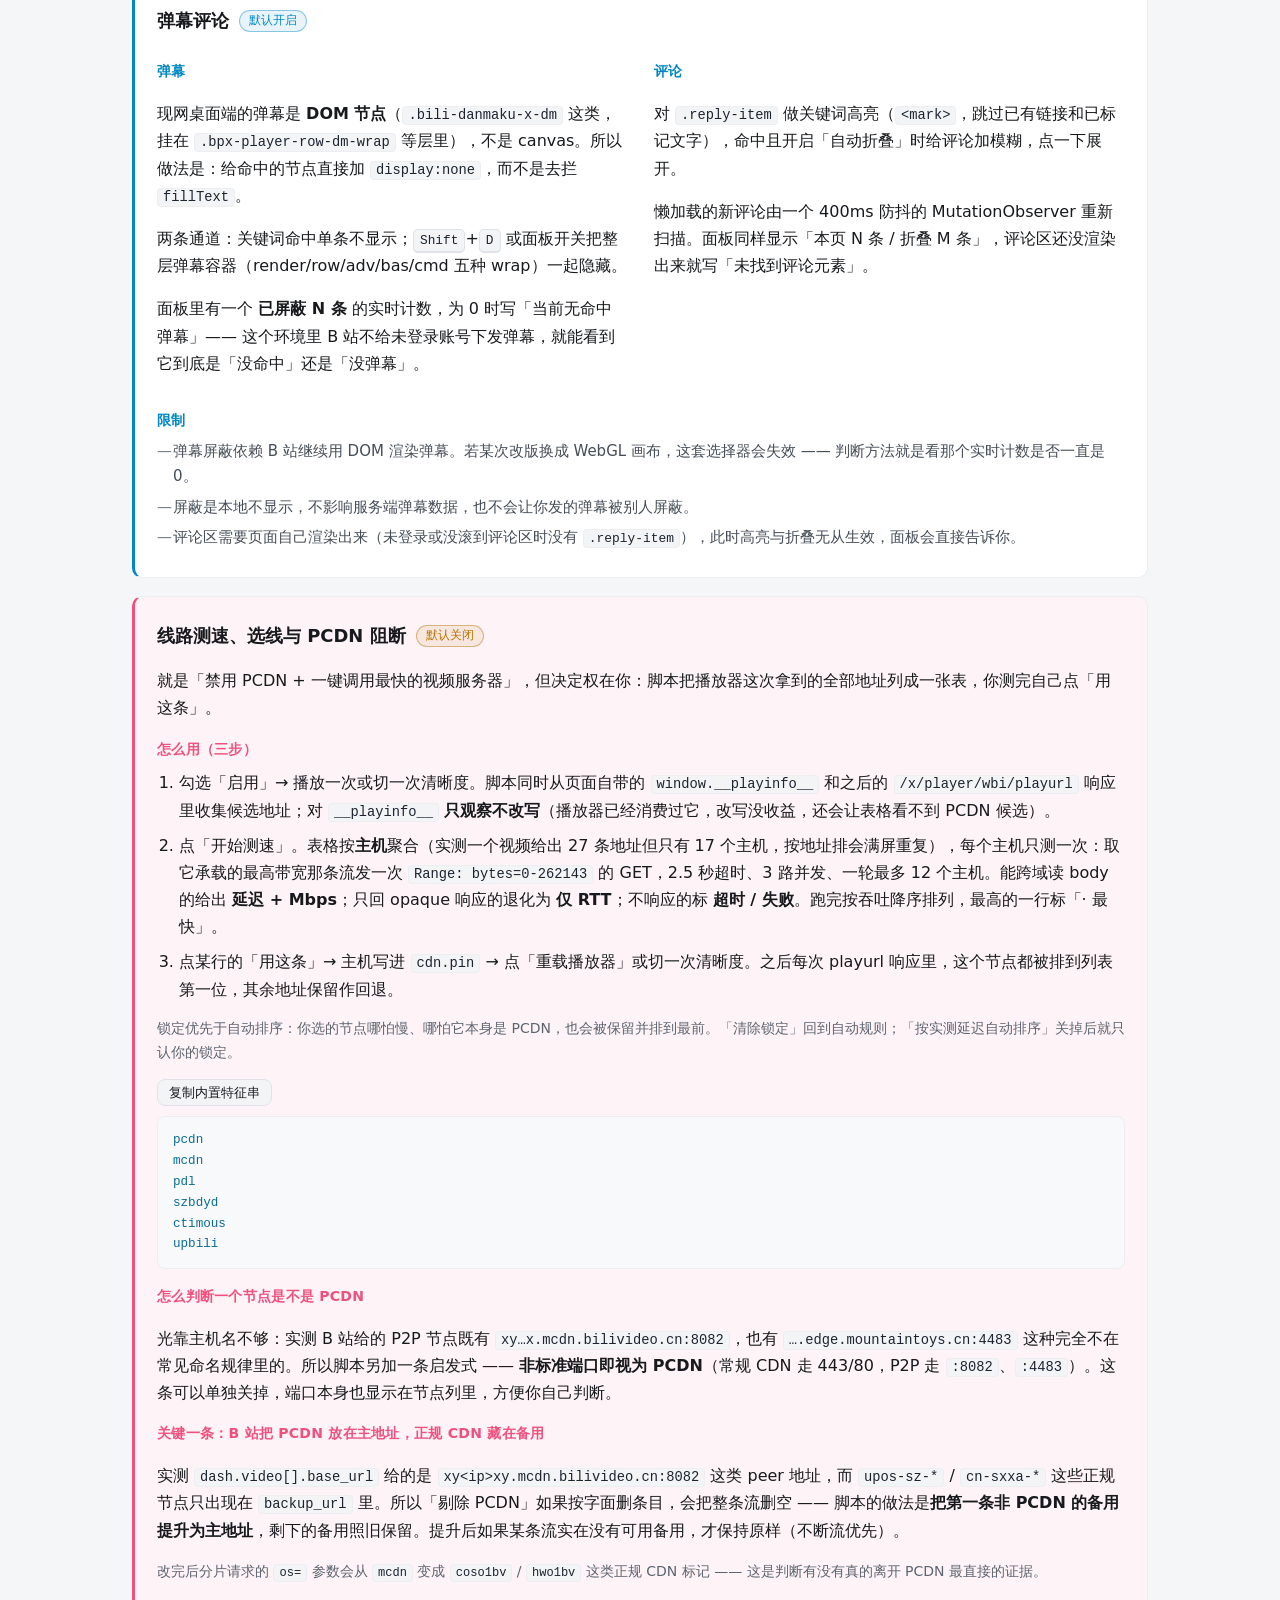
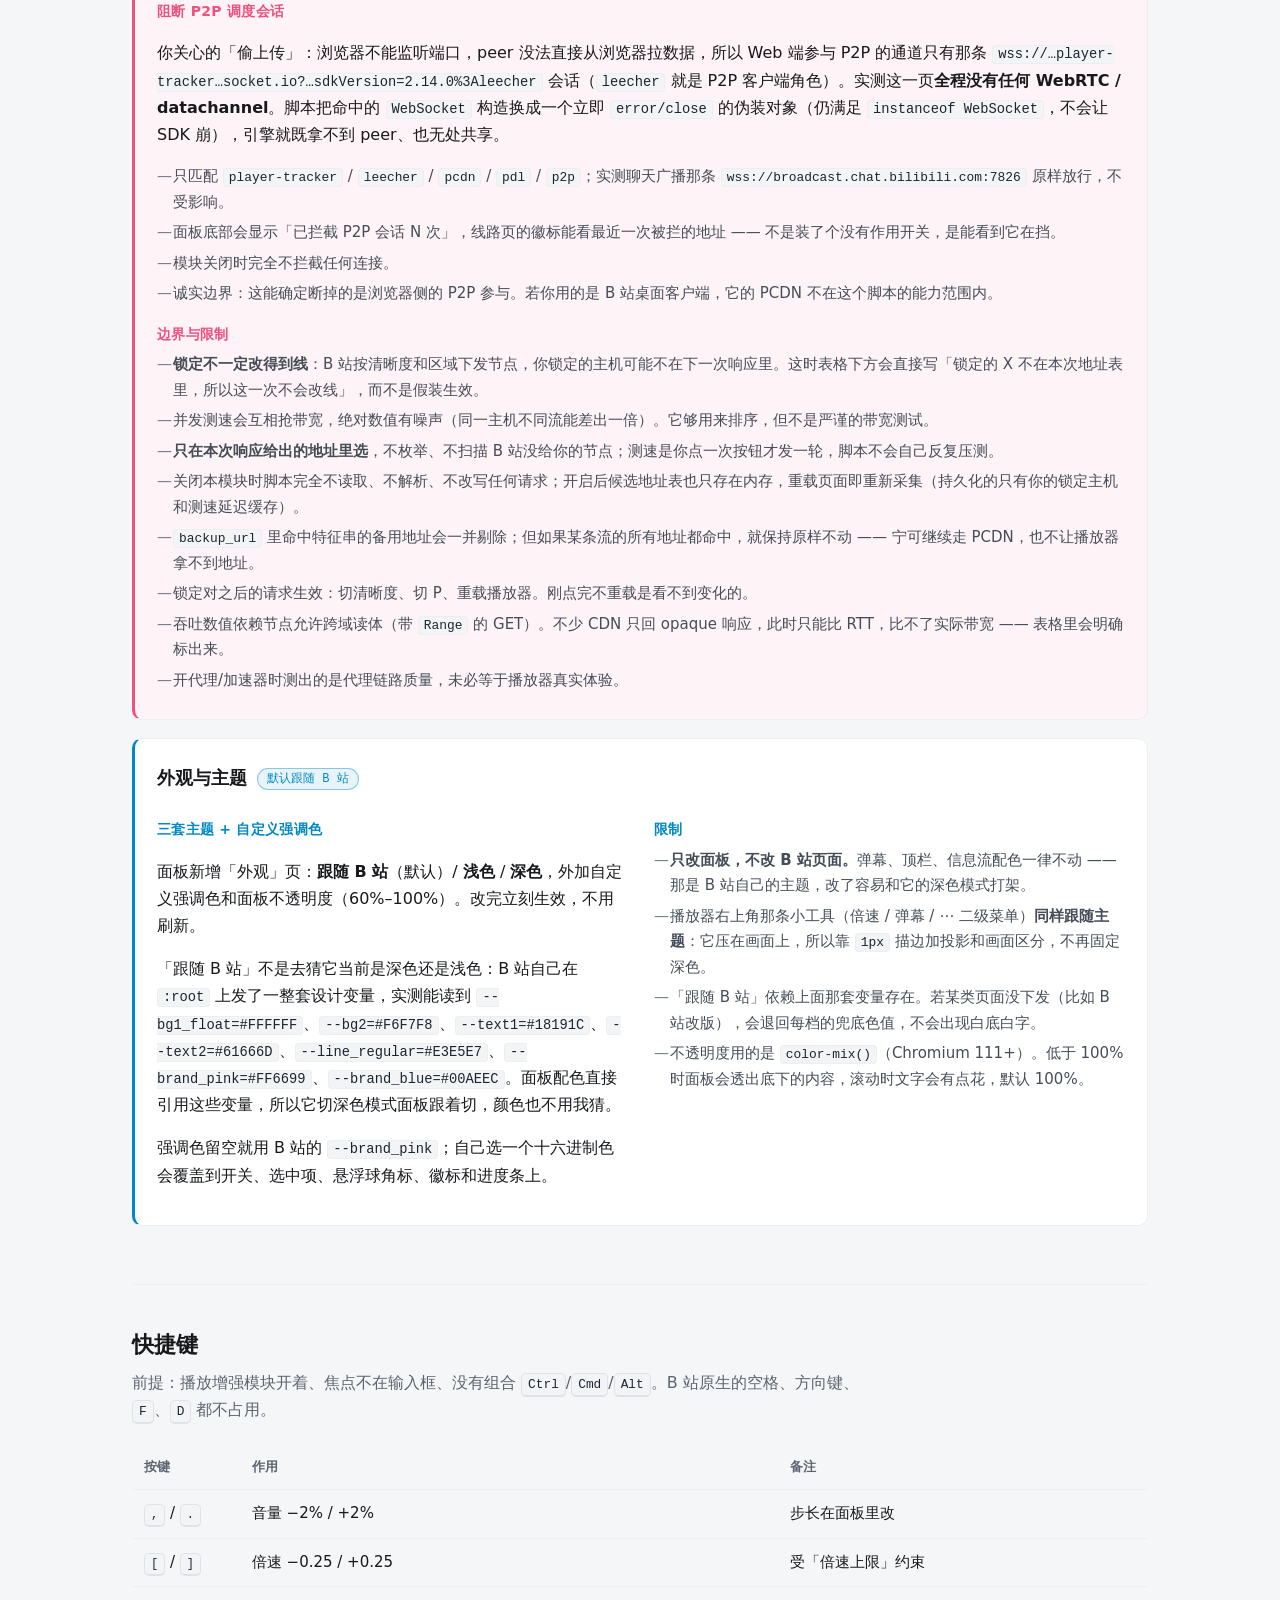
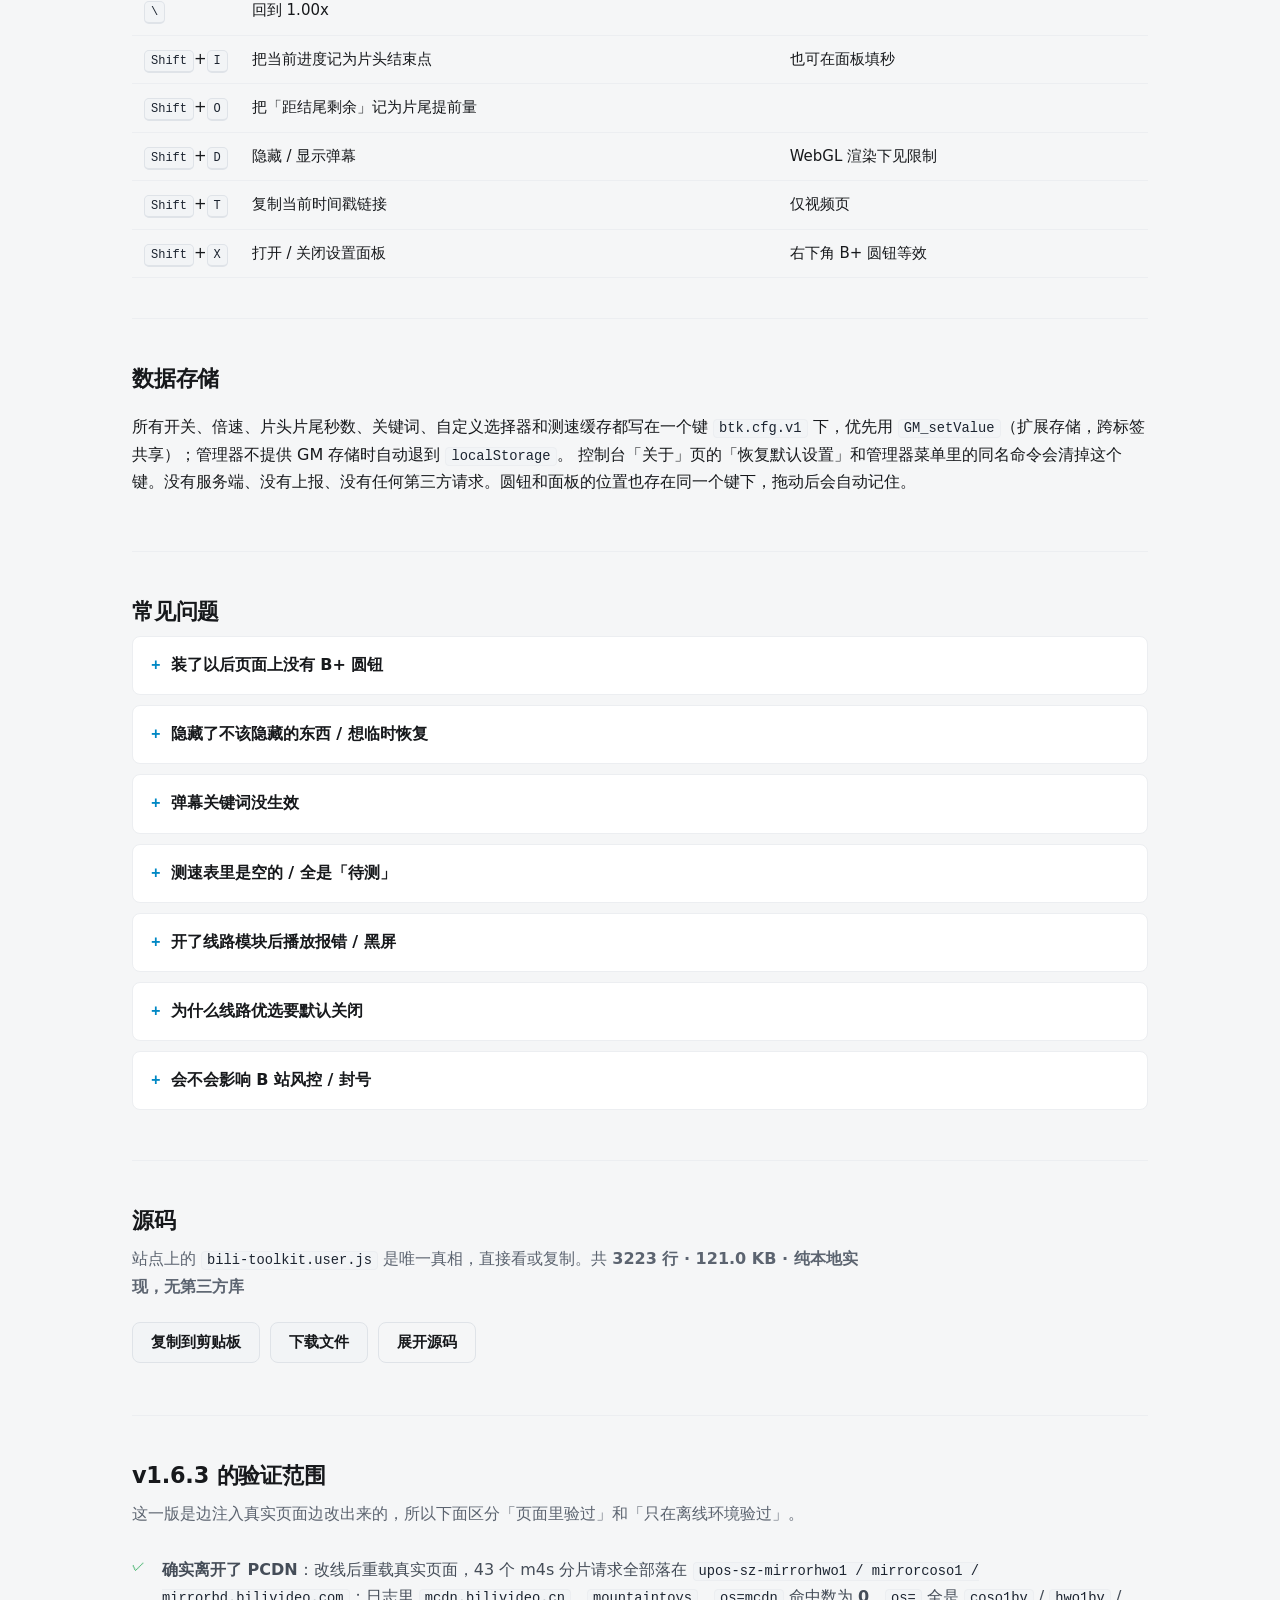
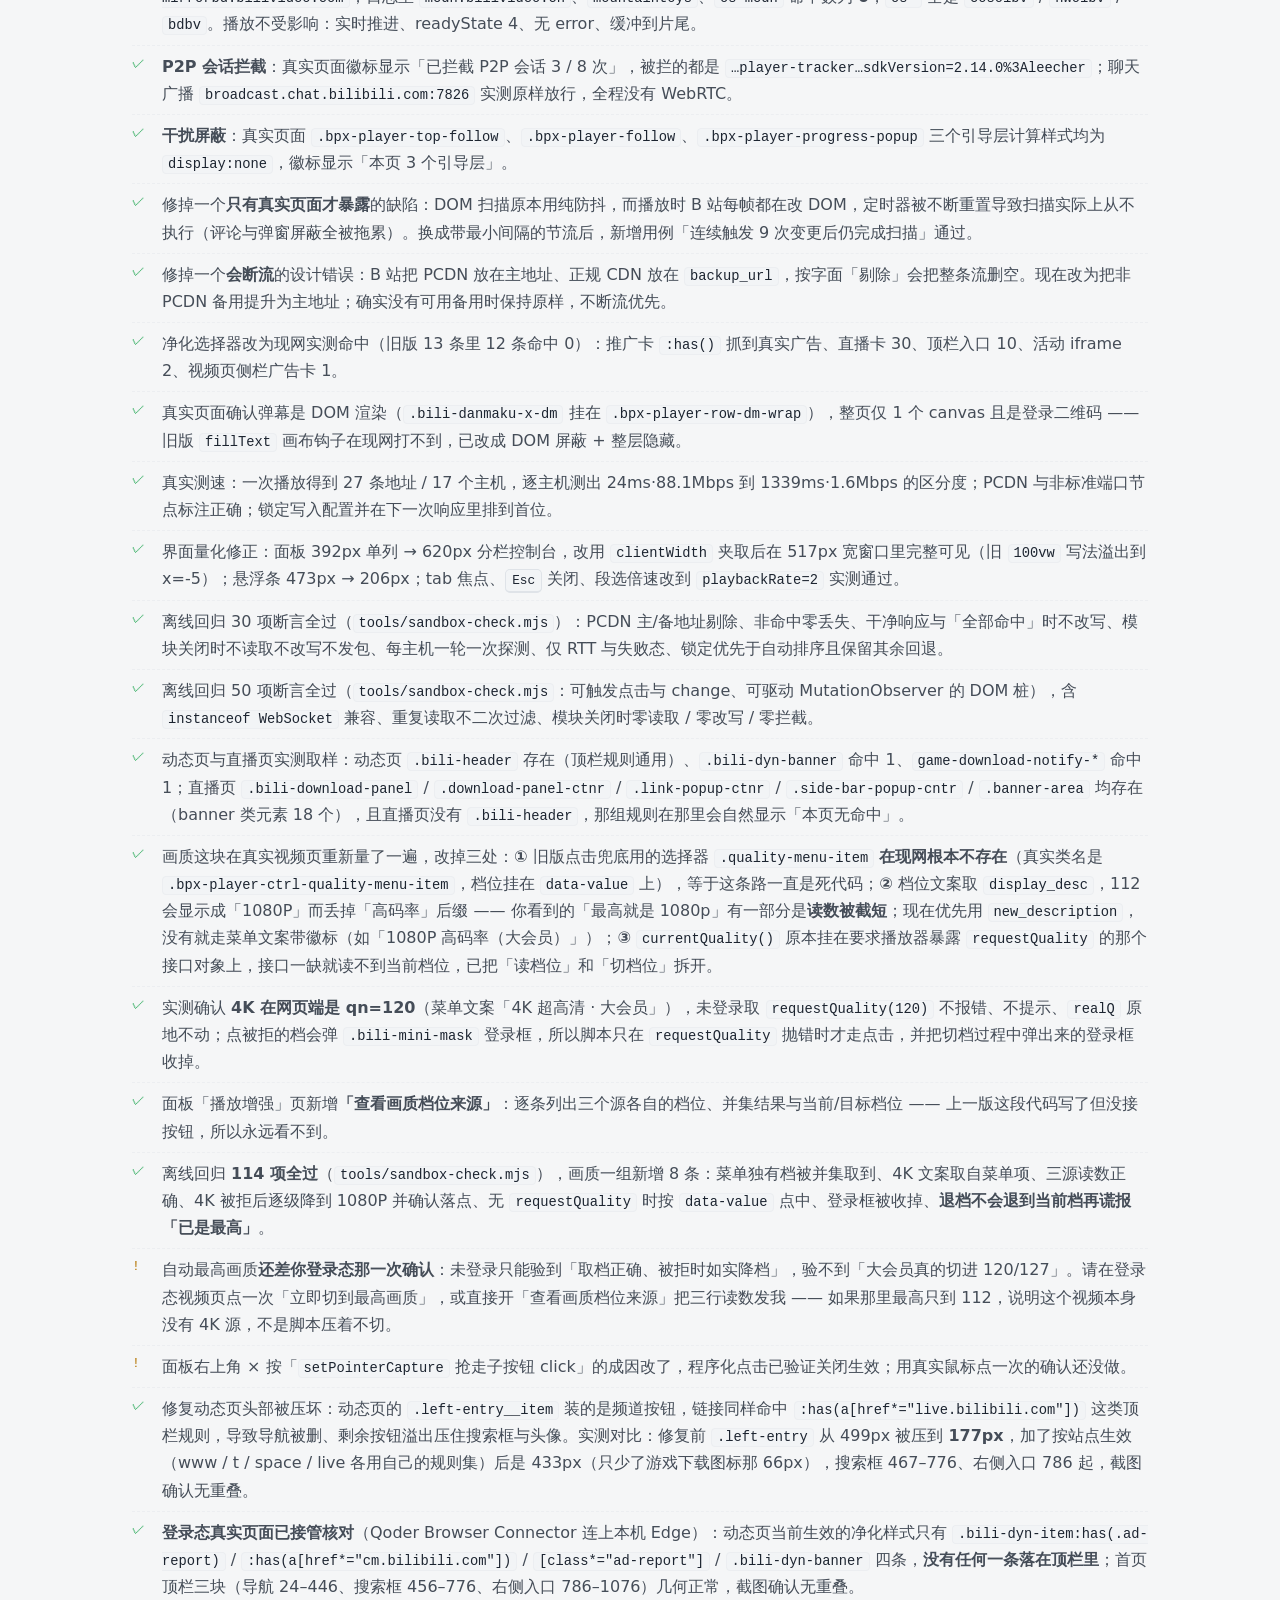
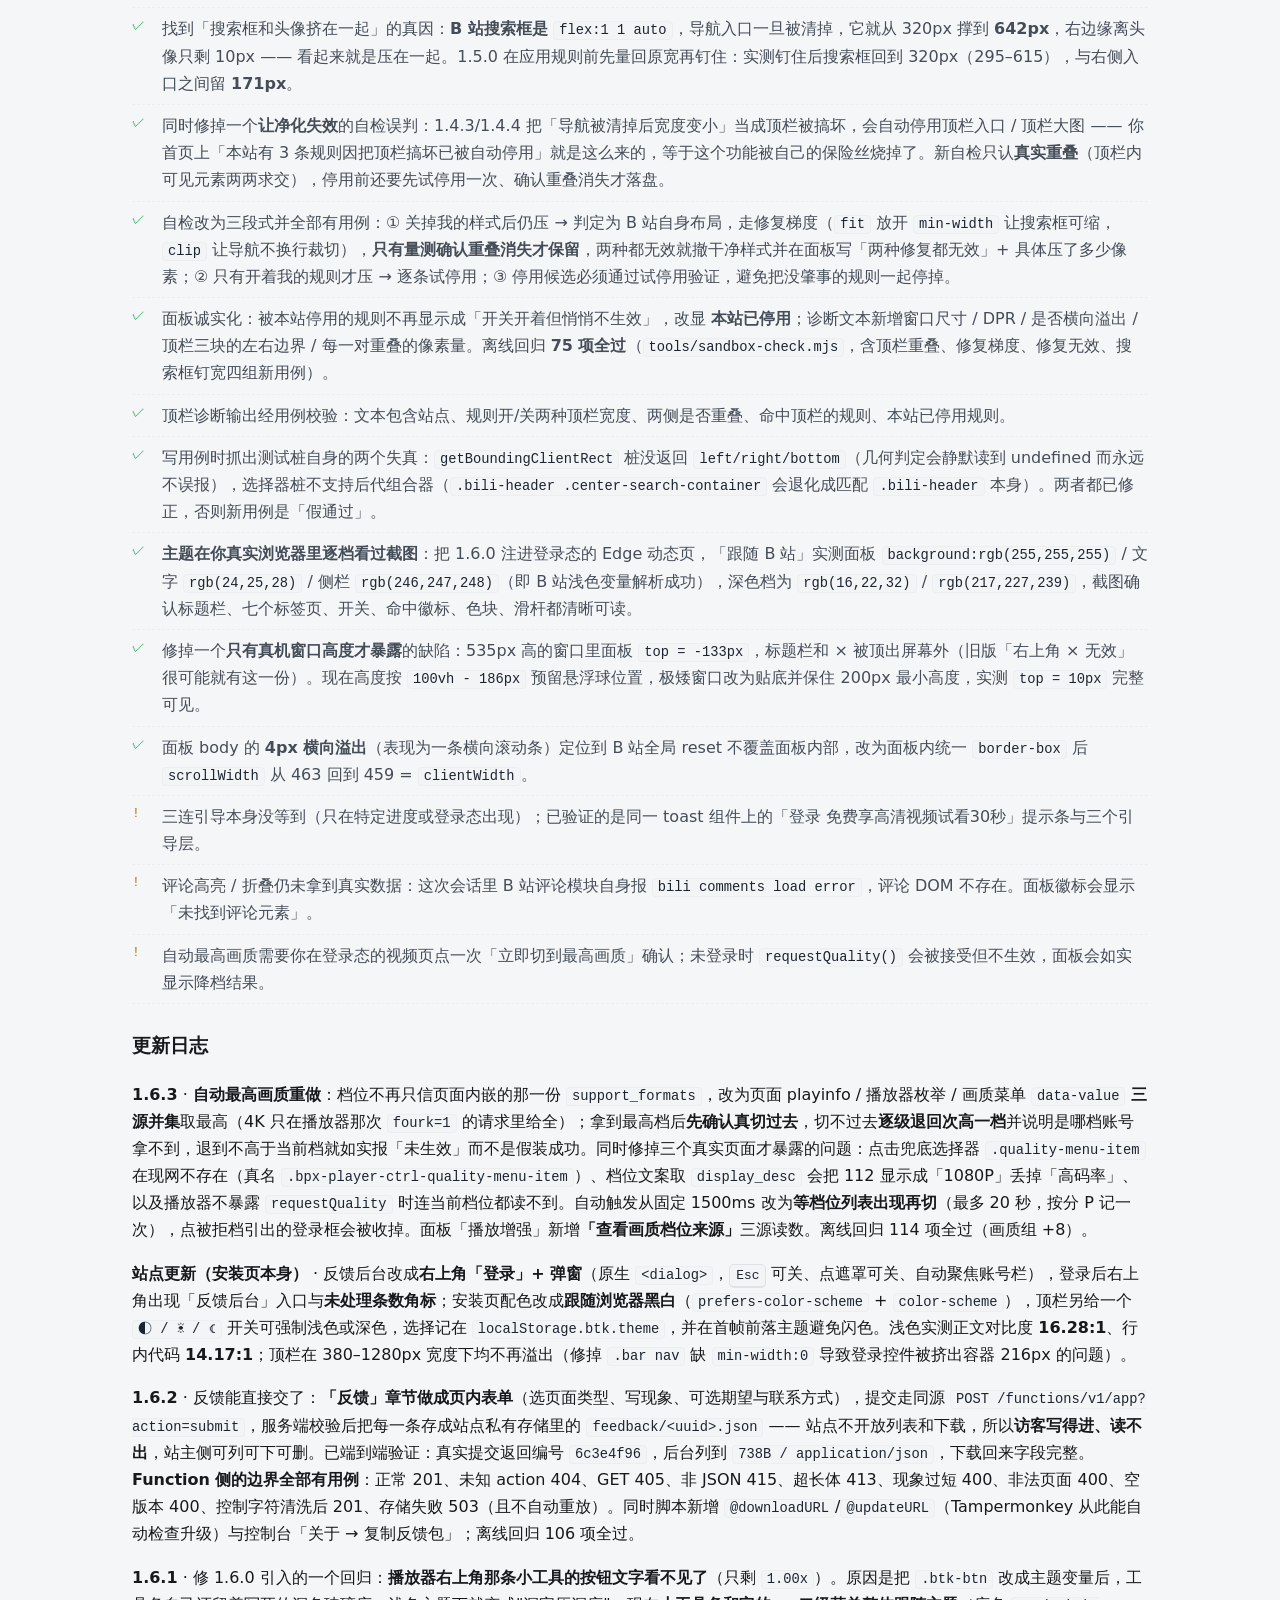
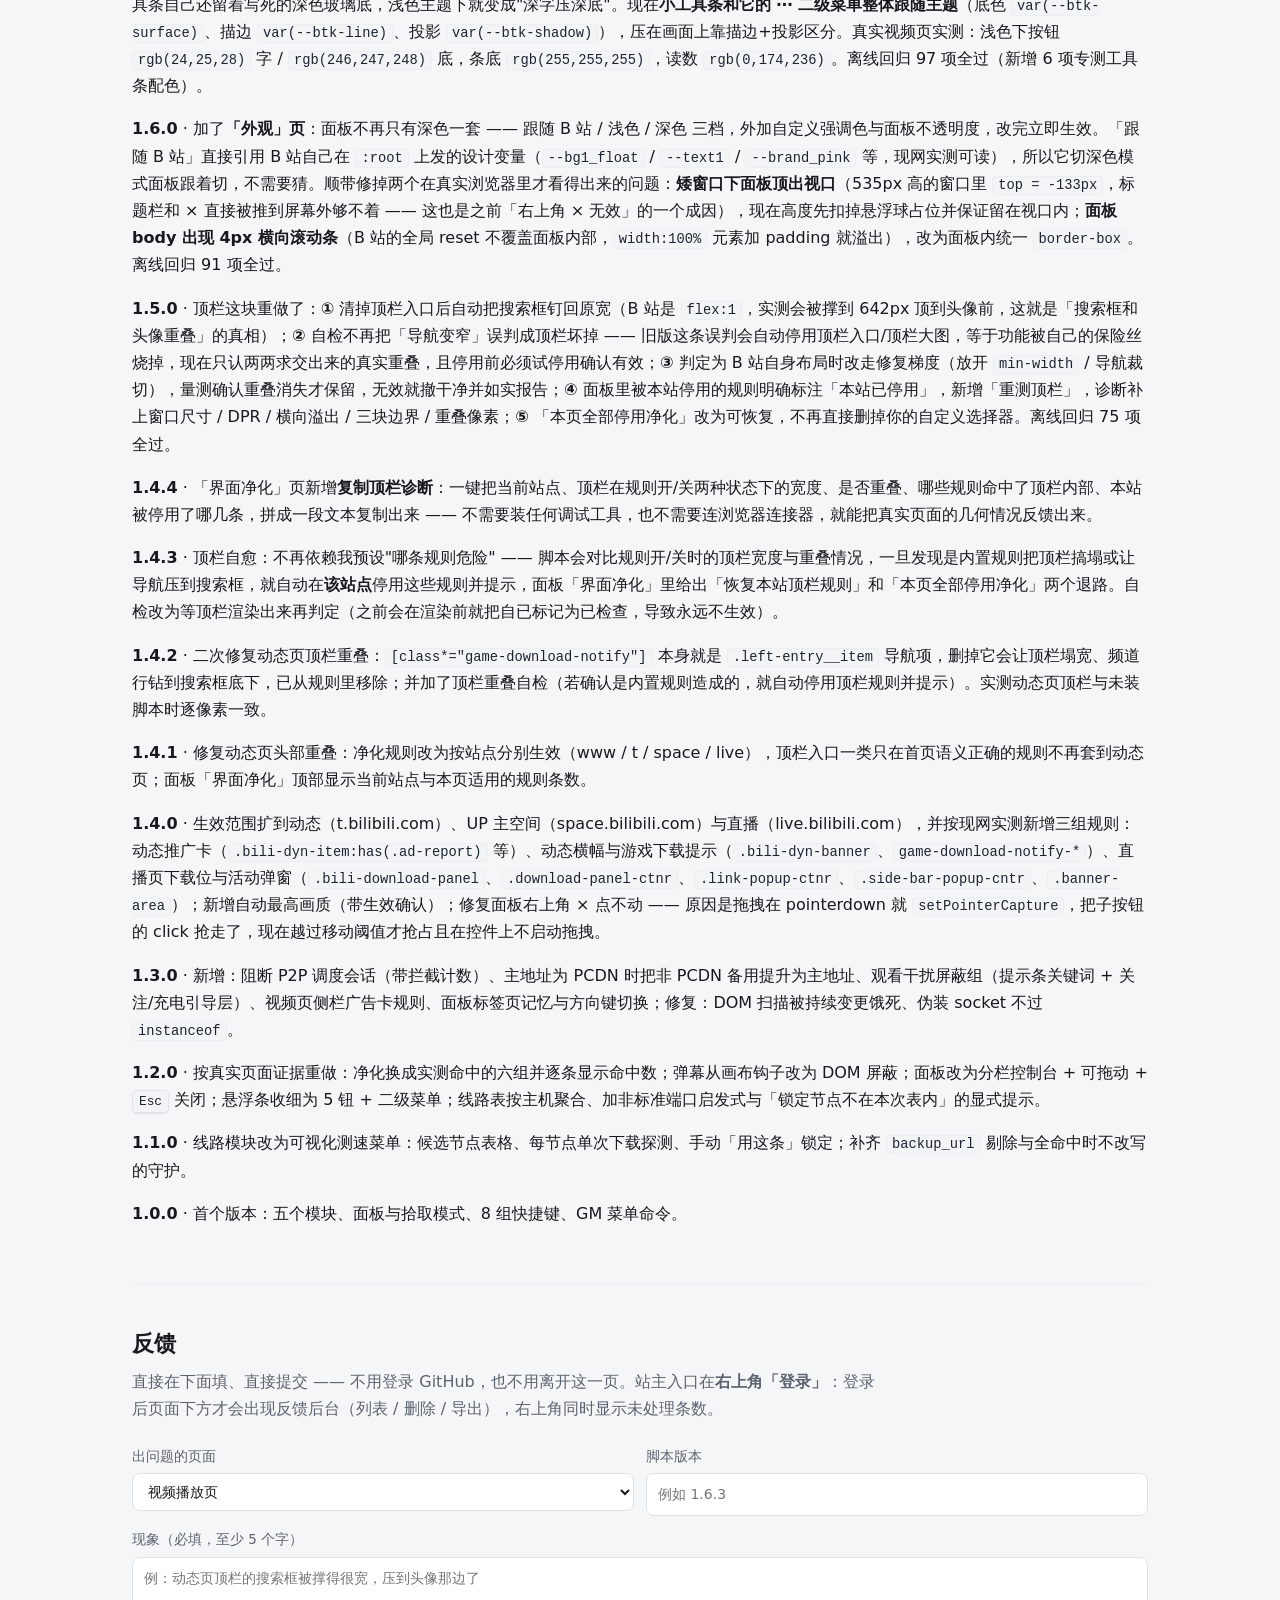
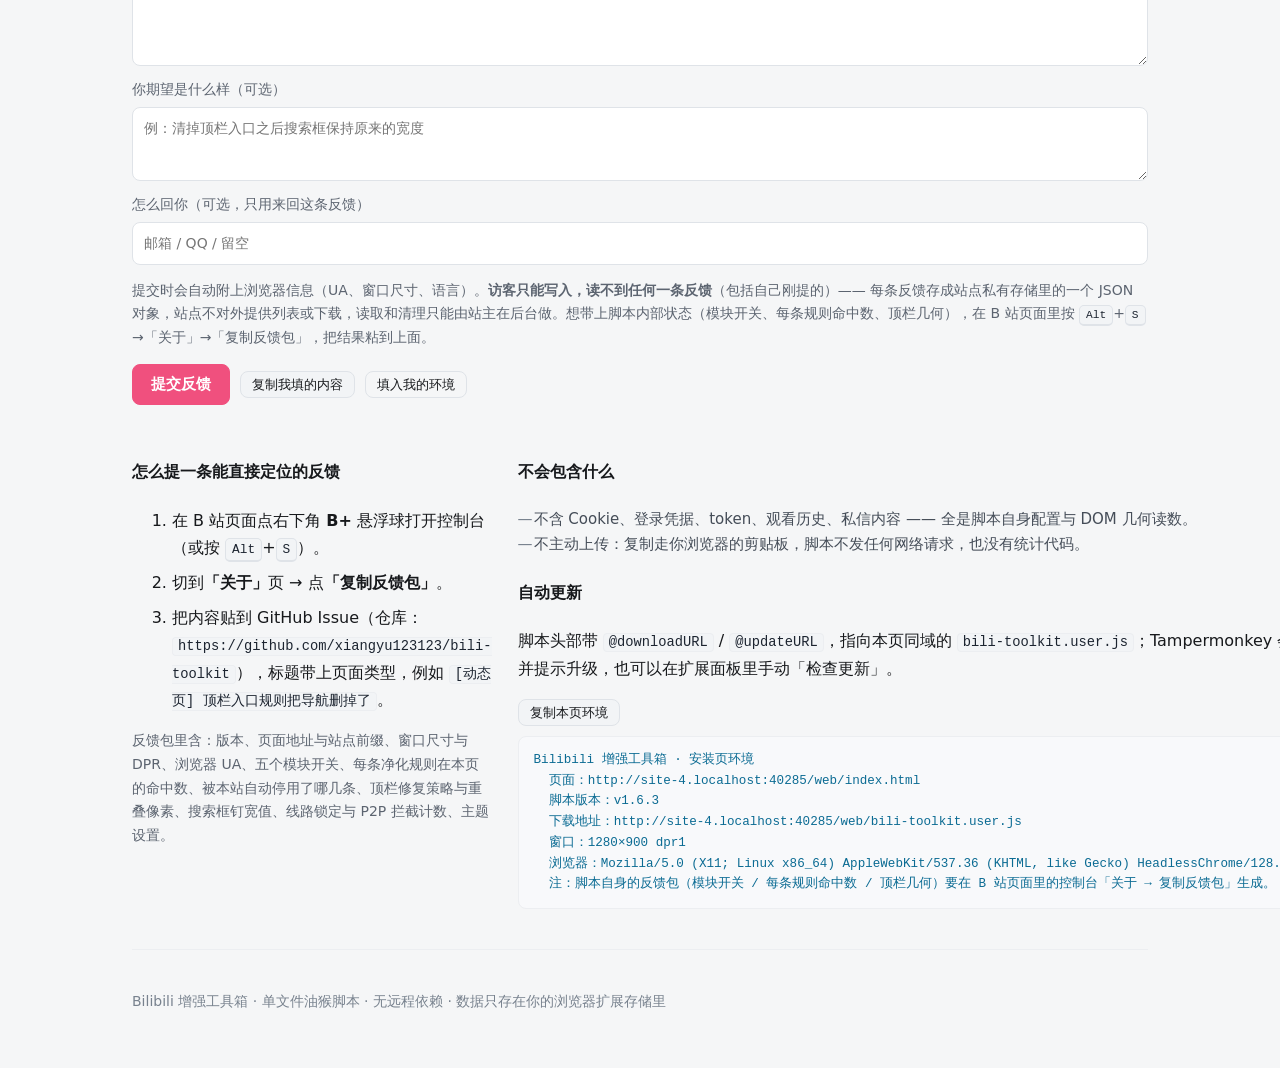
==== commit a6c4e4f7: "画质取档重做：三源并集 + 逐级降档确认（v1.6.3） 旧版固定 1500ms 一次性尝试，而 B 站 playurl 是异步拿的，那一刻列表还没到就直接 放弃且永不重试；档位文案取 display" ====
--- a/web/index.html
+++ b/web/index.html
@@ -165,7 +165,7 @@
             <li><b>跳过片头 / 片尾</b>：以「秒」为单位。播放中按 <kbd>Shift</kbd>+<kbd>I</kbd> 记录片头结束点、<kbd>Shift</kbd>+<kbd>O</kbd> 记录片尾提前量，或直接在面板里填数字。</li>
             <li><b>播完自动连播</b>：优先点播放器自己的「下一 P」按钮，找不到就按 <code>__INITIAL_STATE__</code> 的分 P 列表跳转。</li>
             <li><b>音量微调</b>：<kbd>,</kbd> <kbd>.</kbd> 每次 ±2%（步长可改）。</li>
-            <li><b>自动最高画质</b>：只从 B 站自己下发的 <code>support_formats</code>（或播放器 <code>getSupportedQualityList()</code>）里取最高档，调 <code>player.requestQuality()</code>，然后<b>轮询确认真切过去了</b>才报成功，切不动就如实显示「未生效，仍在 360P」。实测未登录时列表里虽有 112/80 但切换不生效 —— 需要登录。绝不会自己拼 quality 数值去试会员墙外的档位。</li>
+            <li><b>自动最高画质</b>：档位从<b>三处取并集</b> —— 页面内嵌 <code>__playinfo__.data.support_formats</code>、播放器 <code>getSupportedQualityList()</code>、画质菜单 <code>li[data-value]</code>（菜单是播放器自己那次 <code>fnval=4048&amp;fourk=1</code> 请求渲染出来的，最接近你实际能点到的档）。取并集里的最高档后调 <code>player.requestQuality()</code>，<b>轮询 <code>getQuality().realQ</code> 确认真切过去了才报成功</b>；这一档切不过去就<b>逐级退回次高一档</b>并说明是哪档拿不到，退到不高于当前档就不再退、如实显示「未生效」。绝不自己拼 quality 数值去试账号墙外的清晰度。<b>实测：网页端 4K 是 qn=120（菜单文案「4K 超高清」），不是常说的 116；未登录时 <code>requestQuality(120)</code> 会被静默接受但 <code>realQ</code> 不动 —— 所以「确认 + 降档」是必须的。</b></li>
             <li><b>悬浮工具条</b>：只有 5 个控件 —— 倍速 −/当前值/+、弹幕开关、<code>⋯</code> 展开的二级菜单（设片头、设片尾、复制时间戳、线路测速、打开设置）。实测过：九钮一排会占掉播放器顶部 473px，压到画面上；收窄后是 206px。鼠标进入播放器出现，离开淡出；展开二级菜单时会钉住不消失。</li>
           </ul>
           <h4>限制</h4>
@@ -397,7 +397,7 @@
 
       <!-- 校验 -->
       <section id="log">
-        <h2>v1.6.2 的验证范围</h2>
+        <h2>v1.6.3 的验证范围</h2>
         <p class="section-lede">这一版是边注入真实页面边改出来的，所以下面区分「页面里验过」和「只在离线环境验过」。</p>
         <ul class="checks">
           <li class="done"><b>确实离开了 PCDN</b>：改线后重载真实页面，43 个 m4s 分片请求全部落在 <code>upos-sz-mirrorhwo1 / mirrorcoso1 / mirrorbd.bilivideo.com</code>；日志里 <code>mcdn.bilivideo.cn</code>、<code>mountaintoys</code>、<code>os=mcdn</code> 命中数为 <b>0</b>，<code>os=</code> 全是 <code>coso1bv</code> / <code>hwo1bv</code> / <code>bdbv</code>。播放不受影响：实时推进、readyState 4、无 error、缓冲到片尾。</li>
@@ -412,7 +412,11 @@
           <li class="done">离线回归 30 项断言全过（<code>tools/sandbox-check.mjs</code>）：PCDN 主/备地址剔除、非命中零丢失、干净响应与「全部命中」时不改写、模块关闭时不读取不改写不发包、每主机一轮一次探测、仅 RTT 与失败态、锁定优先于自动排序且保留其余回退。</li>
           <li class="done">离线回归 50 项断言全过（<code>tools/sandbox-check.mjs</code>：可触发点击与 change、可驱动 MutationObserver 的 DOM 桩），含 <code>instanceof WebSocket</code> 兼容、重复读取不二次过滤、模块关闭时零读取 / 零改写 / 零拦截。</li>
           <li class="done">动态页与直播页实测取样：动态页 <code>.bili-header</code> 存在（顶栏规则通用）、<code>.bili-dyn-banner</code> 命中 1、<code>game-download-notify-*</code> 命中 1；直播页 <code>.bili-download-panel</code> / <code>.download-panel-ctnr</code> / <code>.link-popup-ctnr</code> / <code>.side-bar-popup-cntr</code> / <code>.banner-area</code> 均存在（banner 类元素 18 个），且直播页没有 <code>.bili-header</code>，那组规则在那里会自然显示「本页无命中」。</li>
-          <li class="todo">自动最高画质在<b>未登录</b>真实页面上不生效：列表给出 112/80/64/32/16，但 <code>requestQuality(112)</code> 之后 <code>getQuality().realQ</code> 仍是 16，面板如实显示「未生效，仍在 360P」。需要你登录后再验一次才算通过。</li>
+          <li class="done">画质这块在真实视频页重新量了一遍，改掉三处：<b>①</b> 旧版点击兜底用的选择器 <code>.quality-menu-item</code> <b>在现网根本不存在</b>（真实类名是 <code>.bpx-player-ctrl-quality-menu-item</code>，档位挂在 <code>data-value</code> 上），等于这条路一直是死代码；<b>②</b> 档位文案取 <code>display_desc</code>，112 会显示成「1080P」而丢掉「高码率」后缀 —— 你看到的「最高就是 1080p」有一部分是<b>读数被截短</b>；现在优先用 <code>new_description</code>，没有就走菜单文案带徽标（如「1080P 高码率（大会员）」）；<b>③</b> <code>currentQuality()</code> 原本挂在要求播放器暴露 <code>requestQuality</code> 的那个接口对象上，接口一缺就读不到当前档位，已把「读档位」和「切档位」拆开。</li>
+          <li class="done">实测确认 <b>4K 在网页端是 qn=120</b>（菜单文案「4K 超高清 · 大会员」），未登录取 <code>requestQuality(120)</code> 不报错、不提示、<code>realQ</code> 原地不动；点被拒的档会弹 <code>.bili-mini-mask</code> 登录框，所以脚本只在 <code>requestQuality</code> 抛错时才走点击，并把切档过程中弹出来的登录框收掉。</li>
+          <li class="done">面板「播放增强」页新增<b>「查看画质档位来源」</b>：逐条列出三个源各自的档位、并集结果与当前/目标档位 —— 上一版这段代码写了但没接按钮，所以永远看不到。</li>
+          <li class="done">离线回归 <b>114 项全过</b>（<code>tools/sandbox-check.mjs</code>），画质一组新增 8 条：菜单独有档被并集取到、4K 文案取自菜单项、三源读数正确、4K 被拒后逐级降到 1080P 并确认落点、无 <code>requestQuality</code> 时按 <code>data-value</code> 点中、登录框被收掉、<b>退档不会退到当前档再谎报「已是最高」</b>。</li>
+          <li class="todo">自动最高画质<b>还差你登录态那一次确认</b>：未登录只能验到「取档正确、被拒时如实降档」，验不到「大会员真的切进 120/127」。请在登录态视频页点一次「立即切到最高画质」，或直接开「查看画质档位来源」把三行读数发我 —— 如果那里最高只到 112，说明这个视频本身没有 4K 源，不是脚本压着不切。</li>
           <li class="todo">面板右上角 × 按「<code>setPointerCapture</code> 抢走子按钮 click」的成因改了，程序化点击已验证关闭生效；用真实鼠标点一次的确认还没做。</li>
           <li class="done">修复动态页头部被压坏：动态页的 <code>.left-entry__item</code> 装的是频道按钮，链接同样命中 <code>:has(a[href*="live.bilibili.com"])</code> 这类顶栏规则，导致导航被删、剩余按钮溢出压住搜索框与头像。实测对比：修复前 <code>.left-entry</code> 从 499px 被压到 <b>177px</b>，加了按站点生效（www / t / space / live 各用自己的规则集）后是 433px（只少了游戏下载图标那 66px），搜索框 467–776、右侧入口 786 起，截图确认无重叠。</li>
           <li class="done"><b>登录态真实页面已接管核对</b>（Qoder Browser Connector 连上本机 Edge）：动态页当前生效的净化样式只有 <code>.bili-dyn-item:has(.ad-report)</code> / <code>:has(a[href*="cm.bilibili.com"])</code> / <code>[class*="ad-report"]</code> / <code>.bili-dyn-banner</code> 四条，<b>没有任何一条落在顶栏里</b>；首页顶栏三块（导航 24–446、搜索框 456–776、右侧入口 786–1076）几何正常，截图确认无重叠。</li>
@@ -427,9 +431,10 @@
           <li class="done">面板 body 的 <b>4px 横向溢出</b>（表现为一条横向滚动条）定位到 B 站全局 reset 不覆盖面板内部，改为面板内统一 <code>border-box</code> 后 <code>scrollWidth</code> 从 463 回到 459 = <code>clientWidth</code>。</li>
           <li class="todo">三连引导本身没等到（只在特定进度或登录态出现）；已验证的是同一 toast 组件上的「登录 免费享高清视频试看30秒」提示条与三个引导层。</li>
           <li class="todo">评论高亮 / 折叠仍未拿到真实数据：这次会话里 B 站评论模块自身报 <code>bili comments load error</code>，评论 DOM 不存在。面板徽标会显示「未找到评论元素」。</li>
-          <li class="todo">自动最高画质需要你在登录态的视频页点一次「立即切到最高画质」确认；未登录时 <code>requestQuality(112)</code> 会被接受但不生效，面板会如实显示。</li>
+          <li class="todo">自动最高画质需要你在登录态的视频页点一次「立即切到最高画质」确认；未登录时 <code>requestQuality()</code> 会被接受但不生效，面板会如实显示降档结果。</li>
         </ul>
         <h3>更新日志</h3>
+        <p><b>1.6.3</b> · <b>自动最高画质重做</b>：档位不再只信页面内嵌的那一份 <code>support_formats</code>，改为页面 playinfo / 播放器枚举 / 画质菜单 <code>data-value</code> <b>三源并集</b>取最高（4K 只在播放器那次 <code>fourk=1</code> 的请求里给全）；拿到最高档后<b>先确认真切过去</b>，切不过去<b>逐级退回次高一档</b>并说明是哪档账号拿不到，退到不高于当前档就如实报「未生效」而不是假装成功。同时修掉三个真实页面才暴露的问题：点击兜底选择器 <code>.quality-menu-item</code> 在现网不存在（真名 <code>.bpx-player-ctrl-quality-menu-item</code>）、档位文案取 <code>display_desc</code> 会把 112 显示成「1080P」丢掉「高码率」、以及播放器不暴露 <code>requestQuality</code> 时连当前档位都读不到。自动触发从固定 1500ms 改为<b>等档位列表出现再切</b>（最多 20 秒，按分 P 记一次），点被拒档引出的登录框会被收掉。面板「播放增强」新增<b>「查看画质档位来源」</b>三源读数。离线回归 114 项全过（画质组 +8）。</p>
         <p><b>站点更新（安装页本身）</b> · 反馈后台改成<b>右上角「登录」+ 弹窗</b>（原生 <code>&lt;dialog&gt;</code>，<kbd>Esc</kbd> 可关、点遮罩可关、自动聚焦账号栏），登录后右上角出现「反馈后台」入口与<b>未处理条数角标</b>；安装页配色改成<b>跟随浏览器黑白</b>（<code>prefers-color-scheme</code> + <code>color-scheme</code>），顶栏另给一个 <code>◐ / ☀ / ☾</code> 开关可强制浅色或深色，选择记在 <code>localStorage.btk.theme</code>，并在首帧前落主题避免闪色。浅色实测正文对比度 <b>16.28:1</b>、行内代码 <b>14.17:1</b>；顶栏在 380–1280px 宽度下均不再溢出（修掉 <code>.bar nav</code> 缺 <code>min-width:0</code> 导致登录控件被挤出容器 216px 的问题）。</p>
         <p><b>1.6.2</b> · 反馈能直接交了：<b>「反馈」章节做成页内表单</b>（选页面类型、写现象、可选期望与联系方式），提交走同源 <code>POST /functions/v1/app?action=submit</code>，服务端校验后把每一条存成站点私有存储里的 <code>feedback/&lt;uuid&gt;.json</code> —— 站点不开放列表和下载，所以<b>访客写得进、读不出</b>，站主侧可列可下可删。已端到端验证：真实提交返回编号 <code>6c3e4f96</code>，后台列到 <code>738B / application/json</code>，下载回来字段完整。<b>Function 侧的边界全部有用例</b>：正常 201、未知 action 404、GET 405、非 JSON 415、超长体 413、现象过短 400、非法页面 400、空版本 400、控制字符清洗后 201、存储失败 503（且不自动重放）。同时脚本新增 <code>@downloadURL</code>/<code>@updateURL</code>（Tampermonkey 从此能自动检查升级）与控制台「关于 → 复制反馈包」；离线回归 106 项全过。</p>
         <p><b>1.6.1</b> · 修 1.6.0 引入的一个回归：<b>播放器右上角那条小工具的按钮文字看不见了</b>（只剩 <code>1.00x</code>）。原因是把 <code>.btk-btn</code> 改成主题变量后，工具条自己还留着写死的深色玻璃底，浅色主题下就变成"深字压深底"。现在<b>小工具条和它的 ⋯ 二级菜单整体跟随主题</b>（底色 <code>var(--btk-surface)</code>、描边 <code>var(--btk-line)</code>、投影 <code>var(--btk-shadow)</code>），压在画面上靠描边+投影区分。真实视频页实测：浅色下按钮 <code>rgb(24,25,28)</code> 字 / <code>rgb(246,247,248)</code> 底，条底 <code>rgb(255,255,255)</code>，读数 <code>rgb(0,174,236)</code>。离线回归 97 项全过（新增 6 项专测工具条配色）。</p>
@@ -464,7 +469,7 @@
               </select>
             </label>
             <label>脚本版本
-              <input id="fb-version" maxlength="24" placeholder="例如 1.6.2">
+              <input id="fb-version" maxlength="24" placeholder="例如 1.6.3">
             </label>
             <label class="wide">现象（必填，至少 5 个字）
               <textarea id="fb-content" rows="4" maxlength="2000" required placeholder="例：动态页顶栏的搜索框被撑得很宽，压到头像那边了"></textarea>
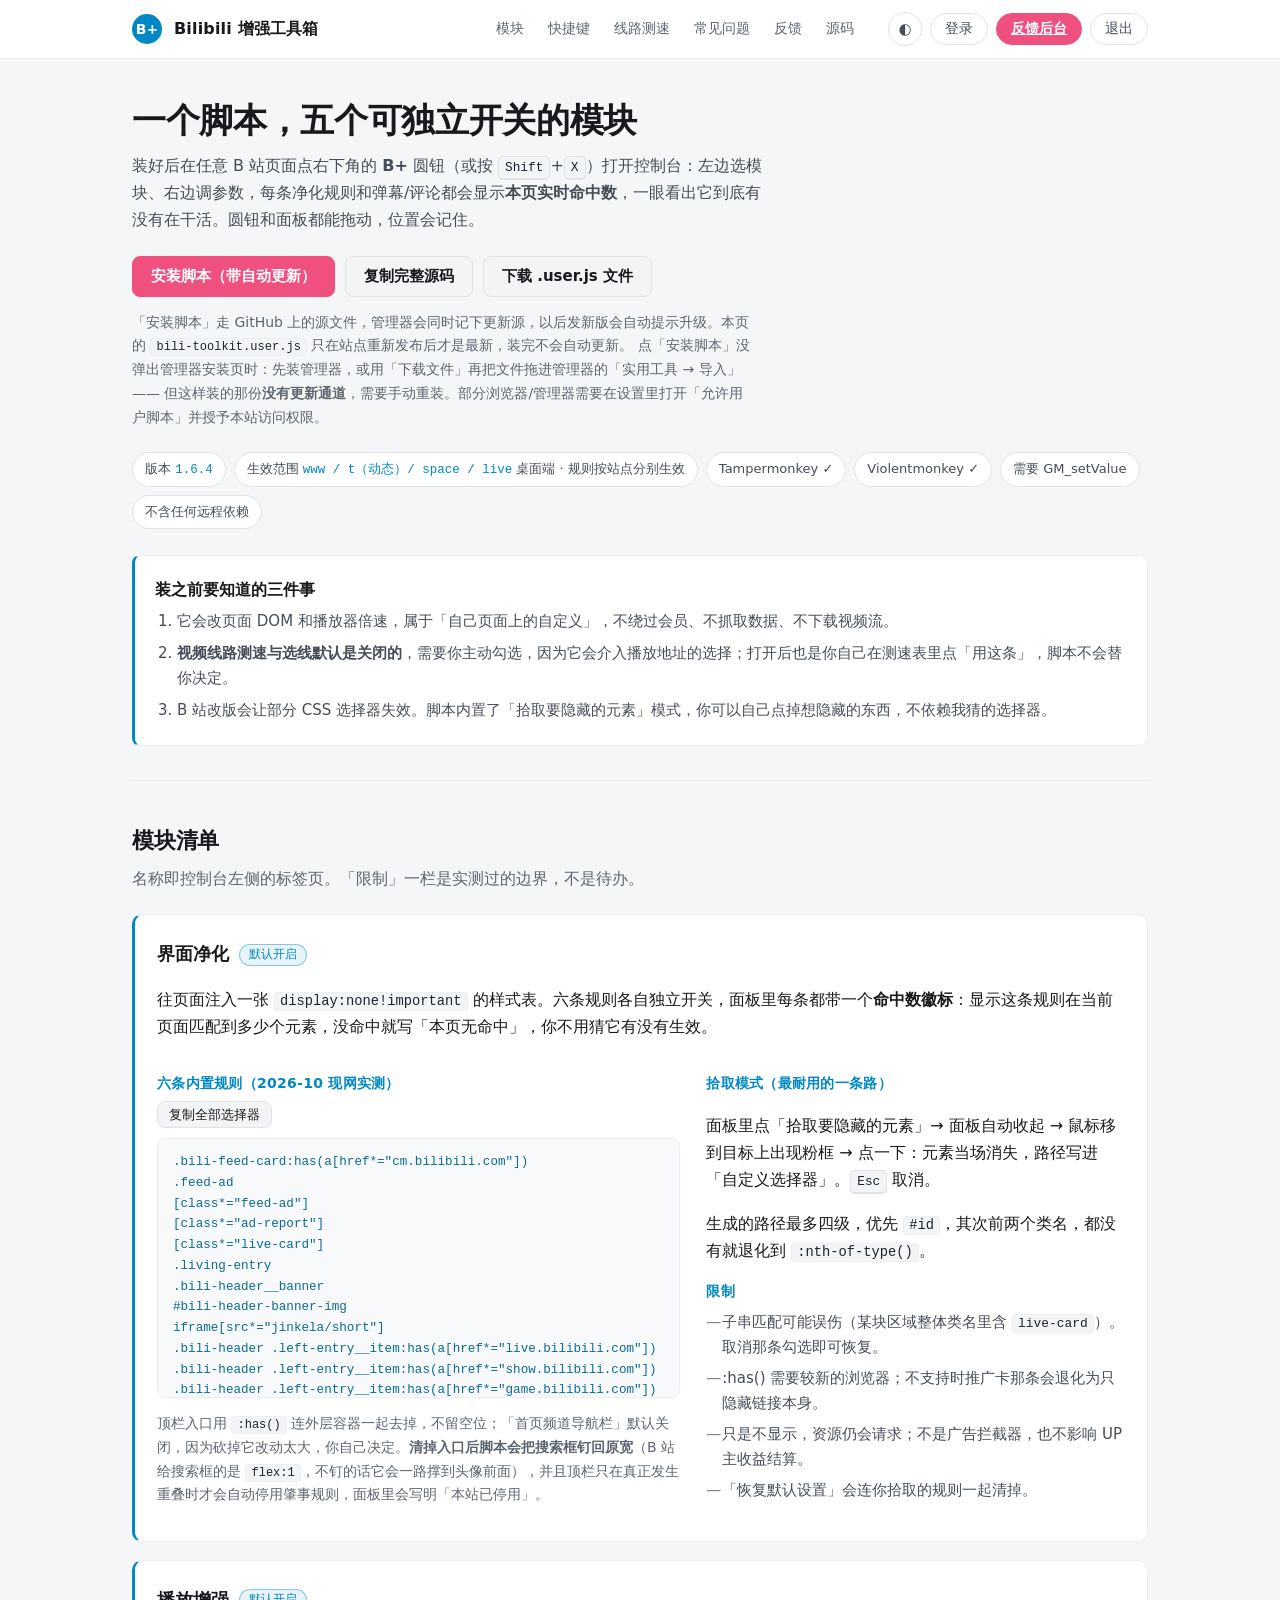
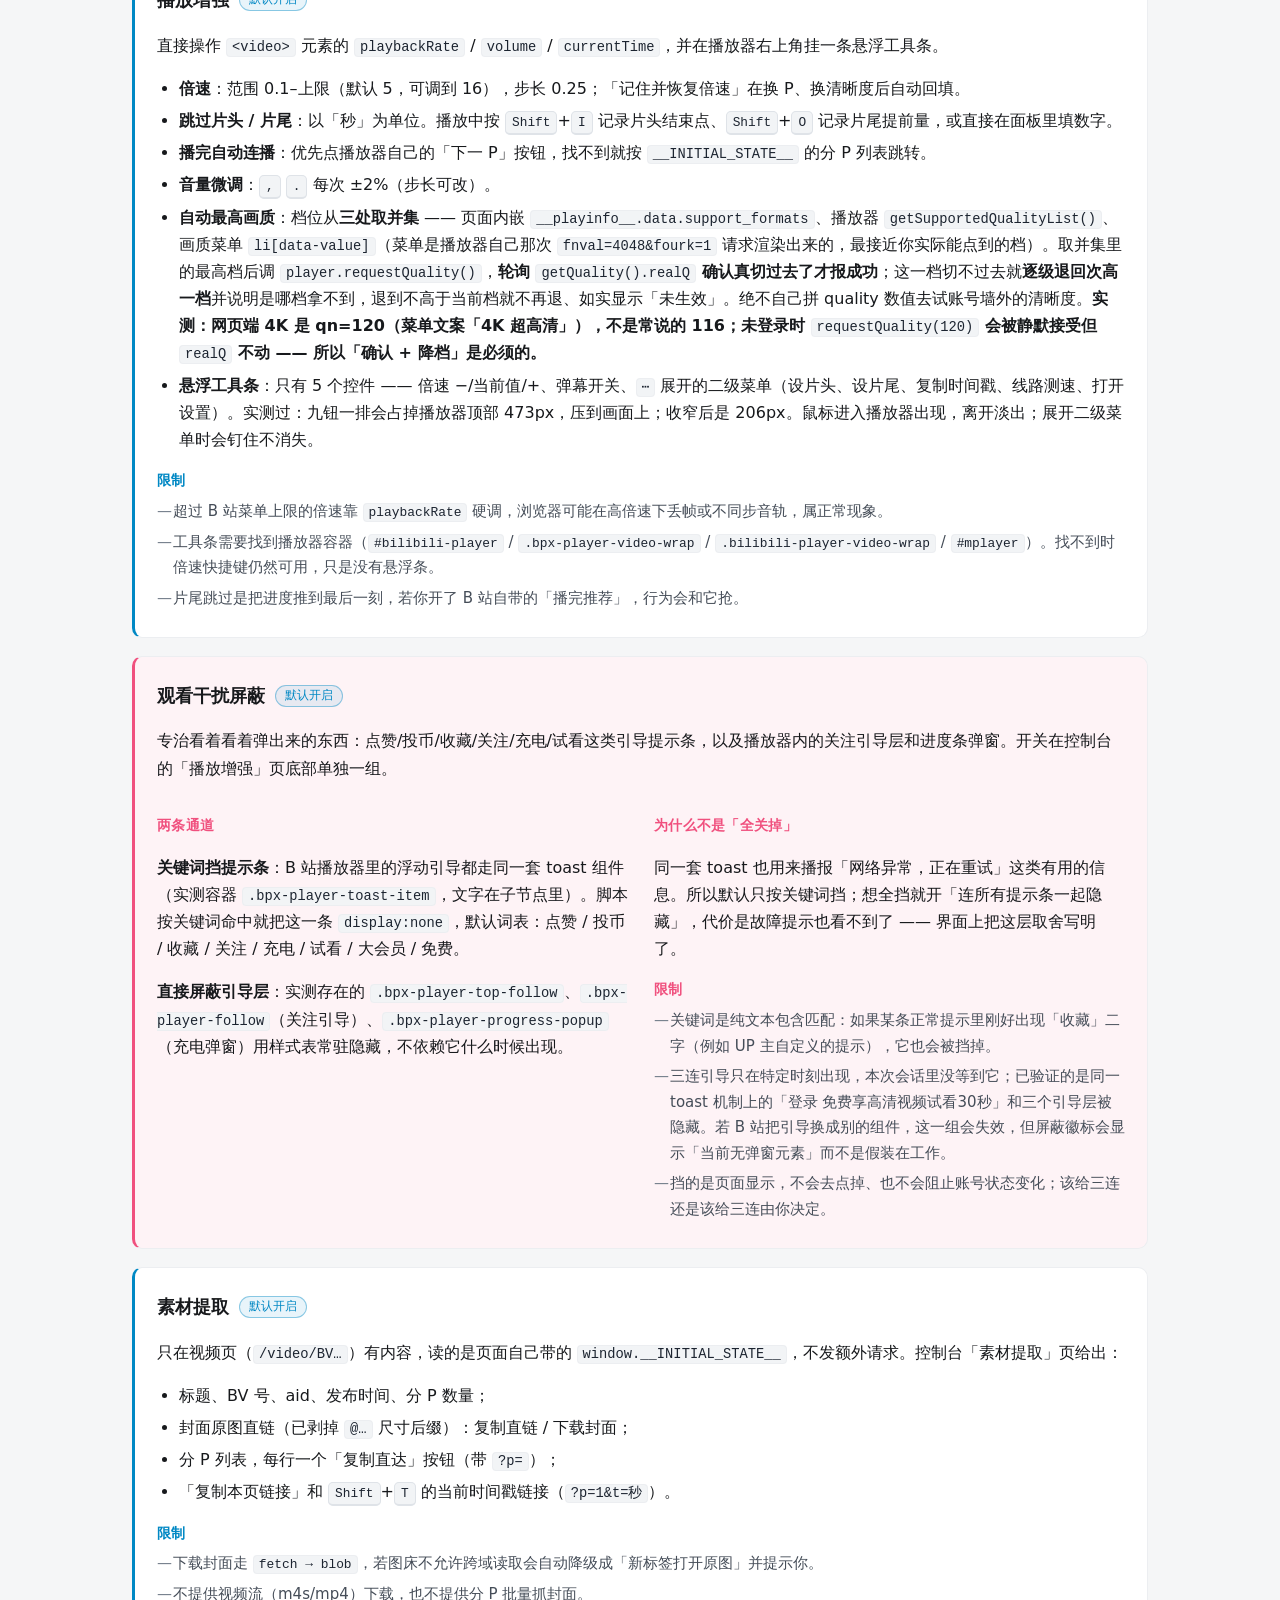
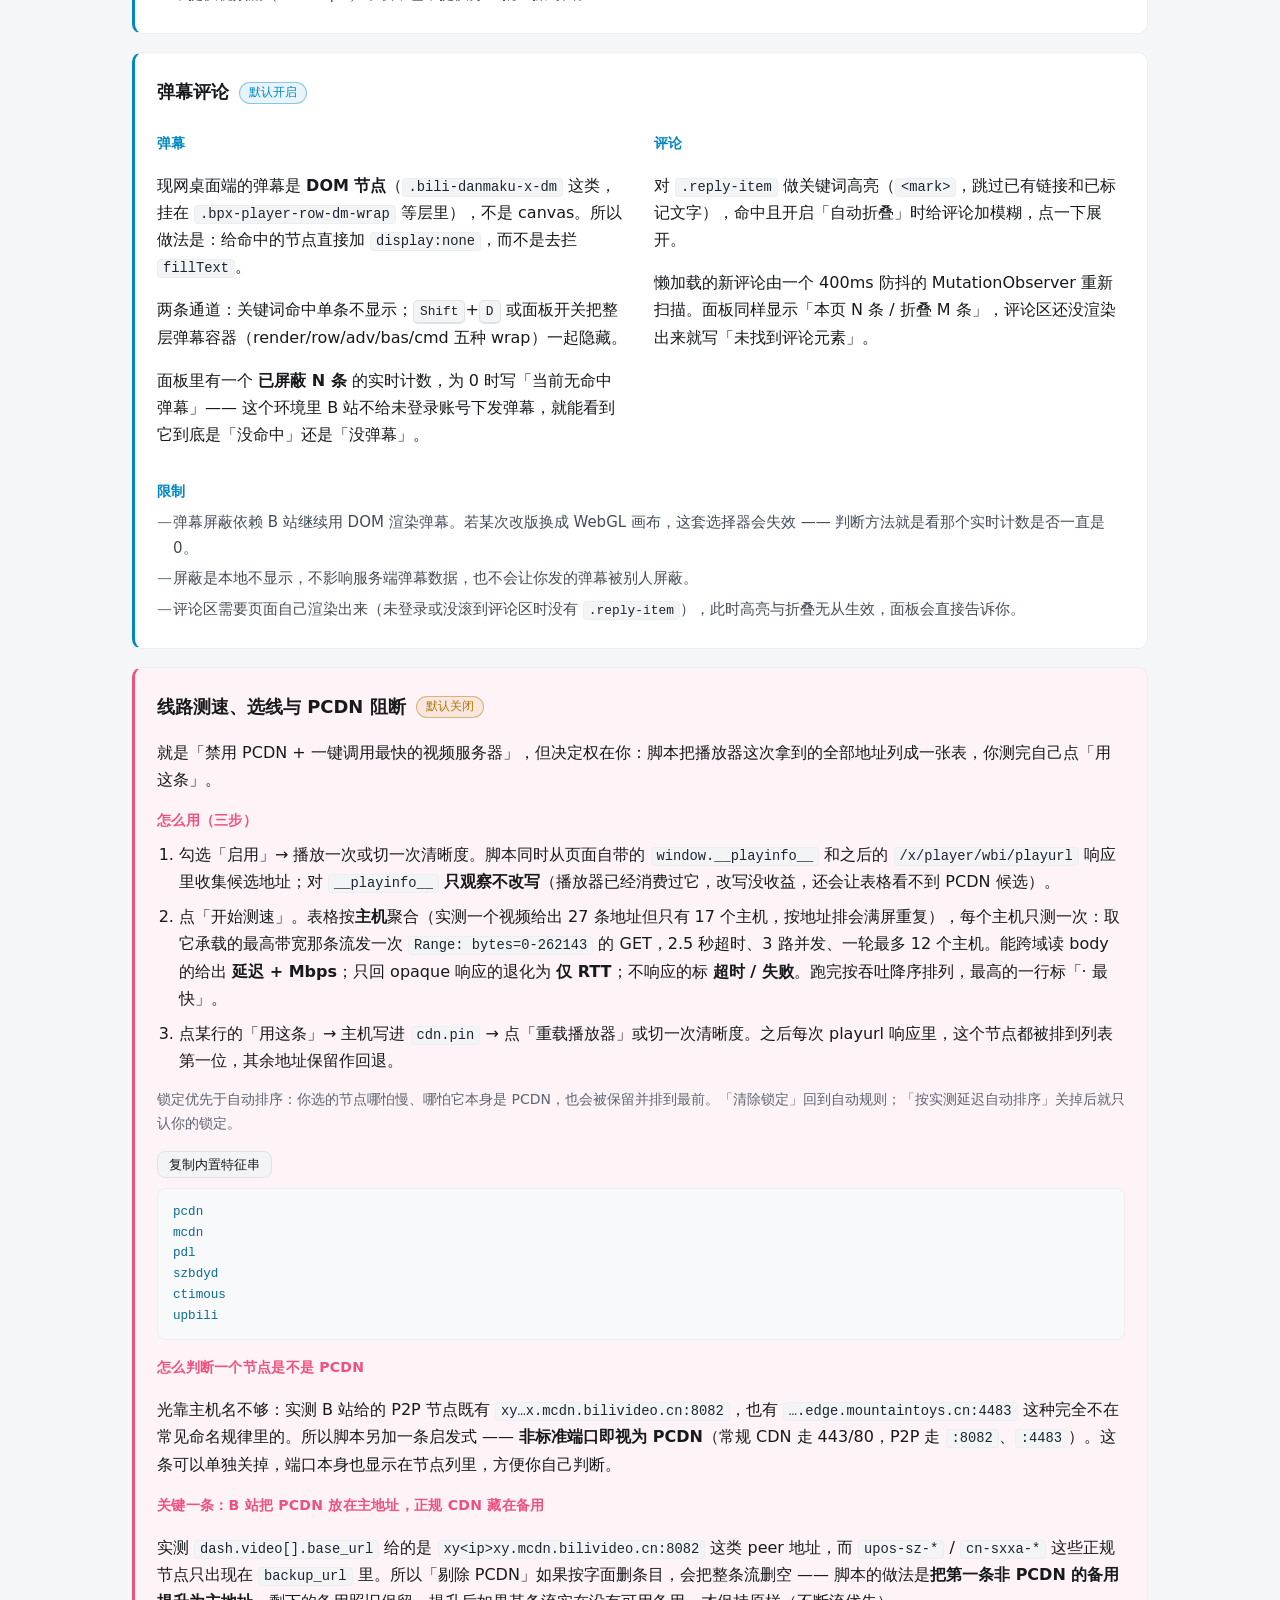
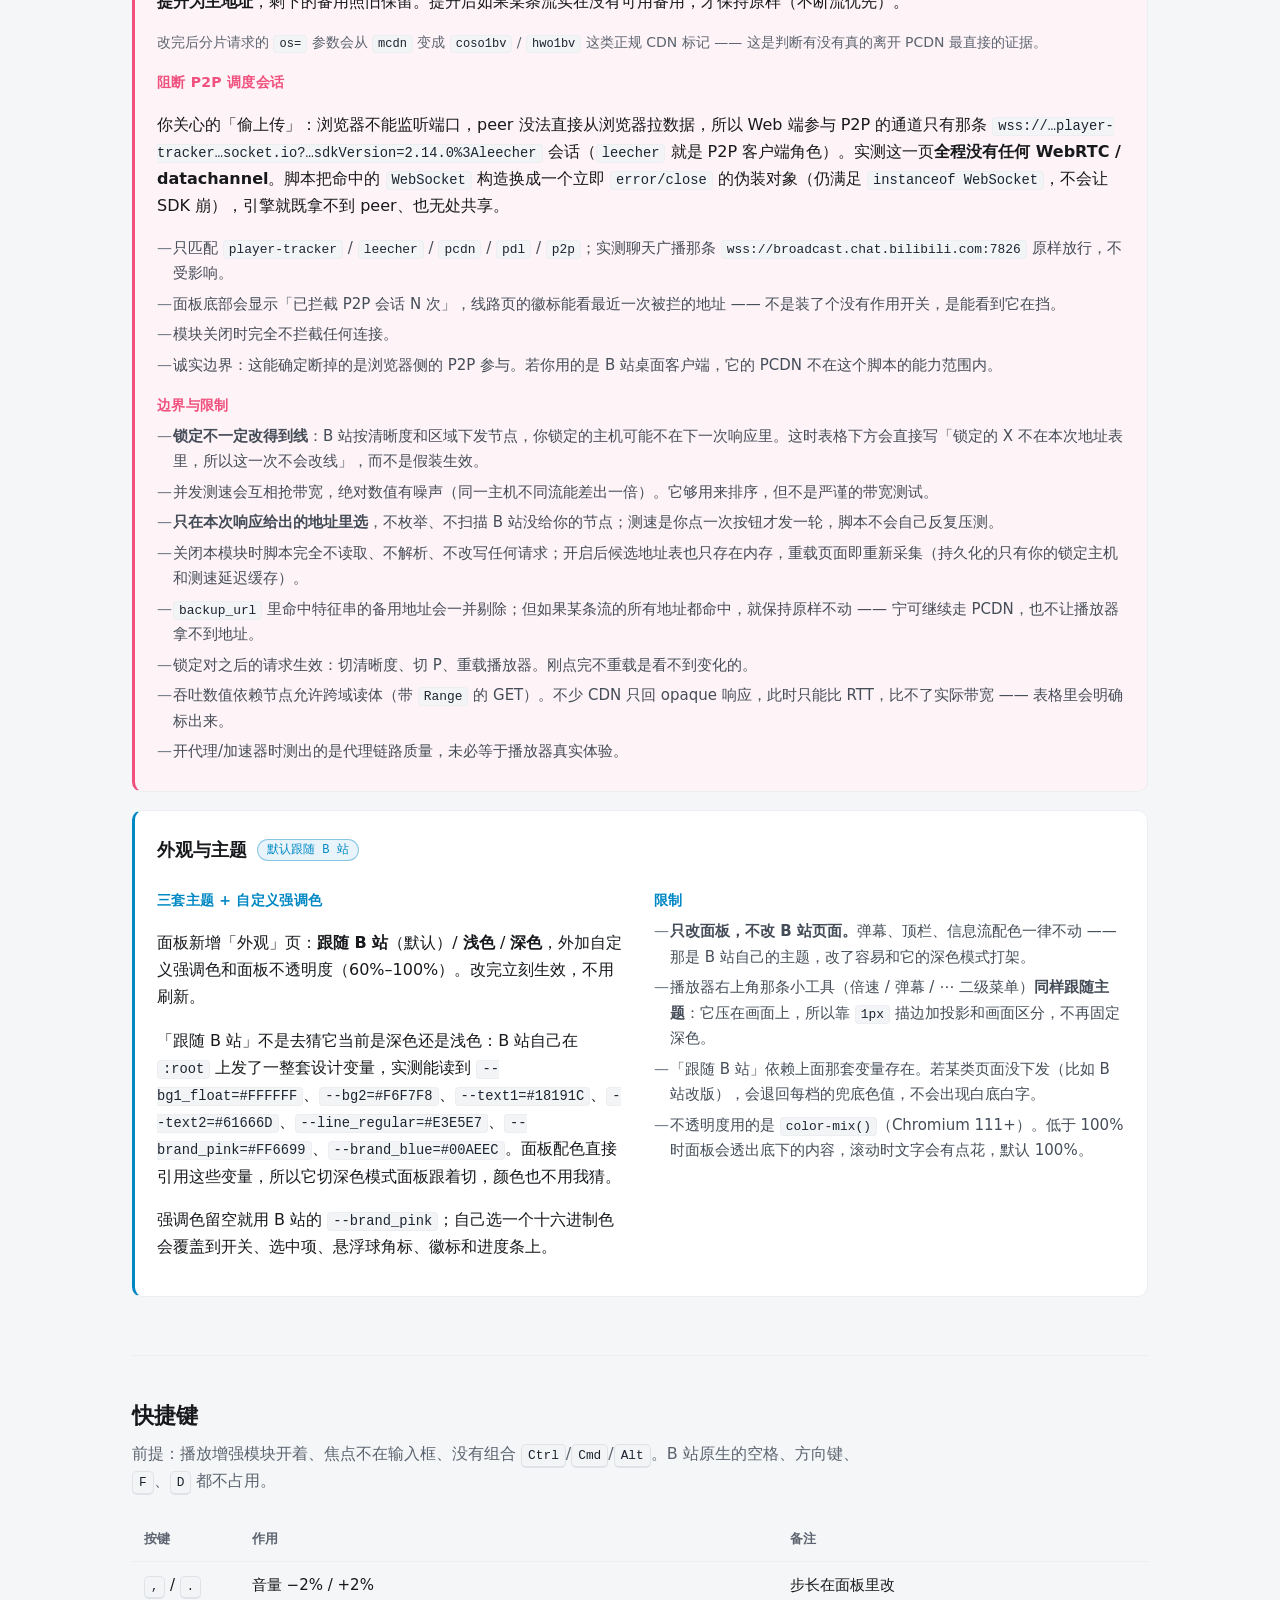
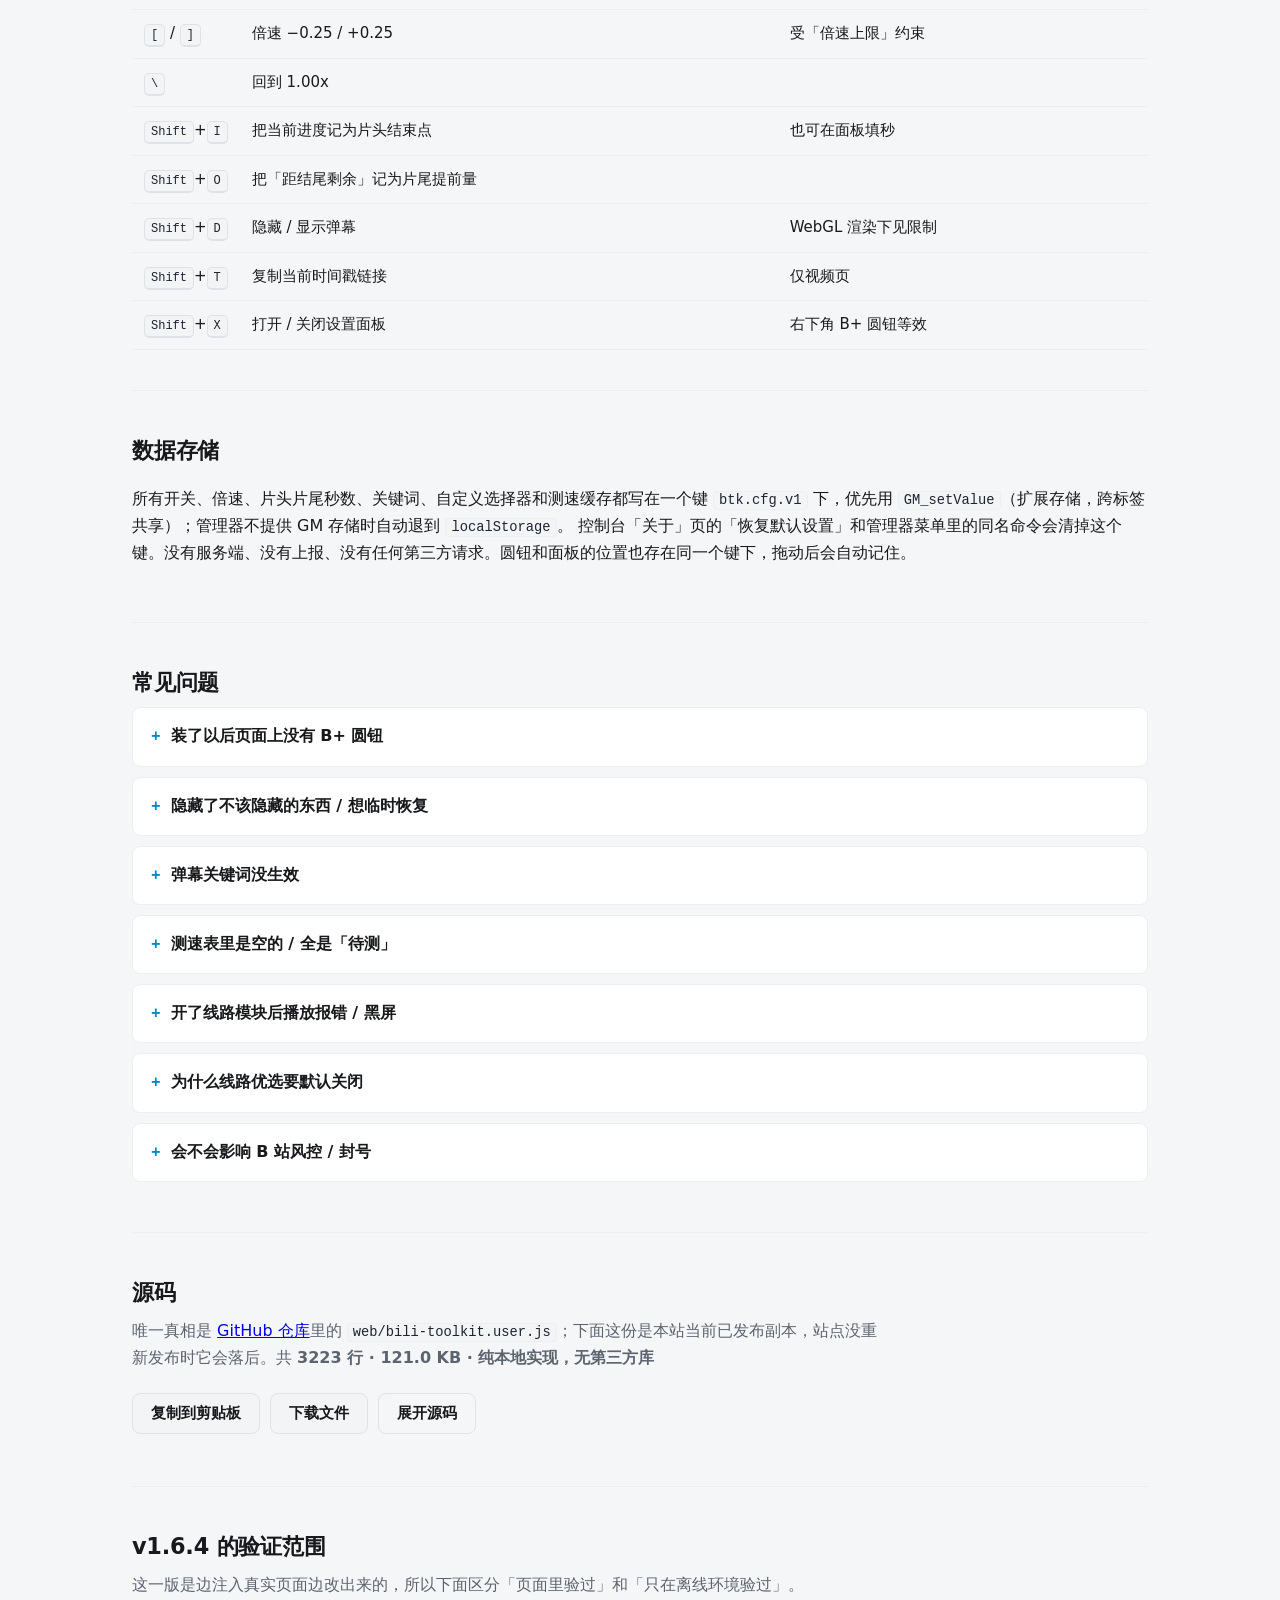
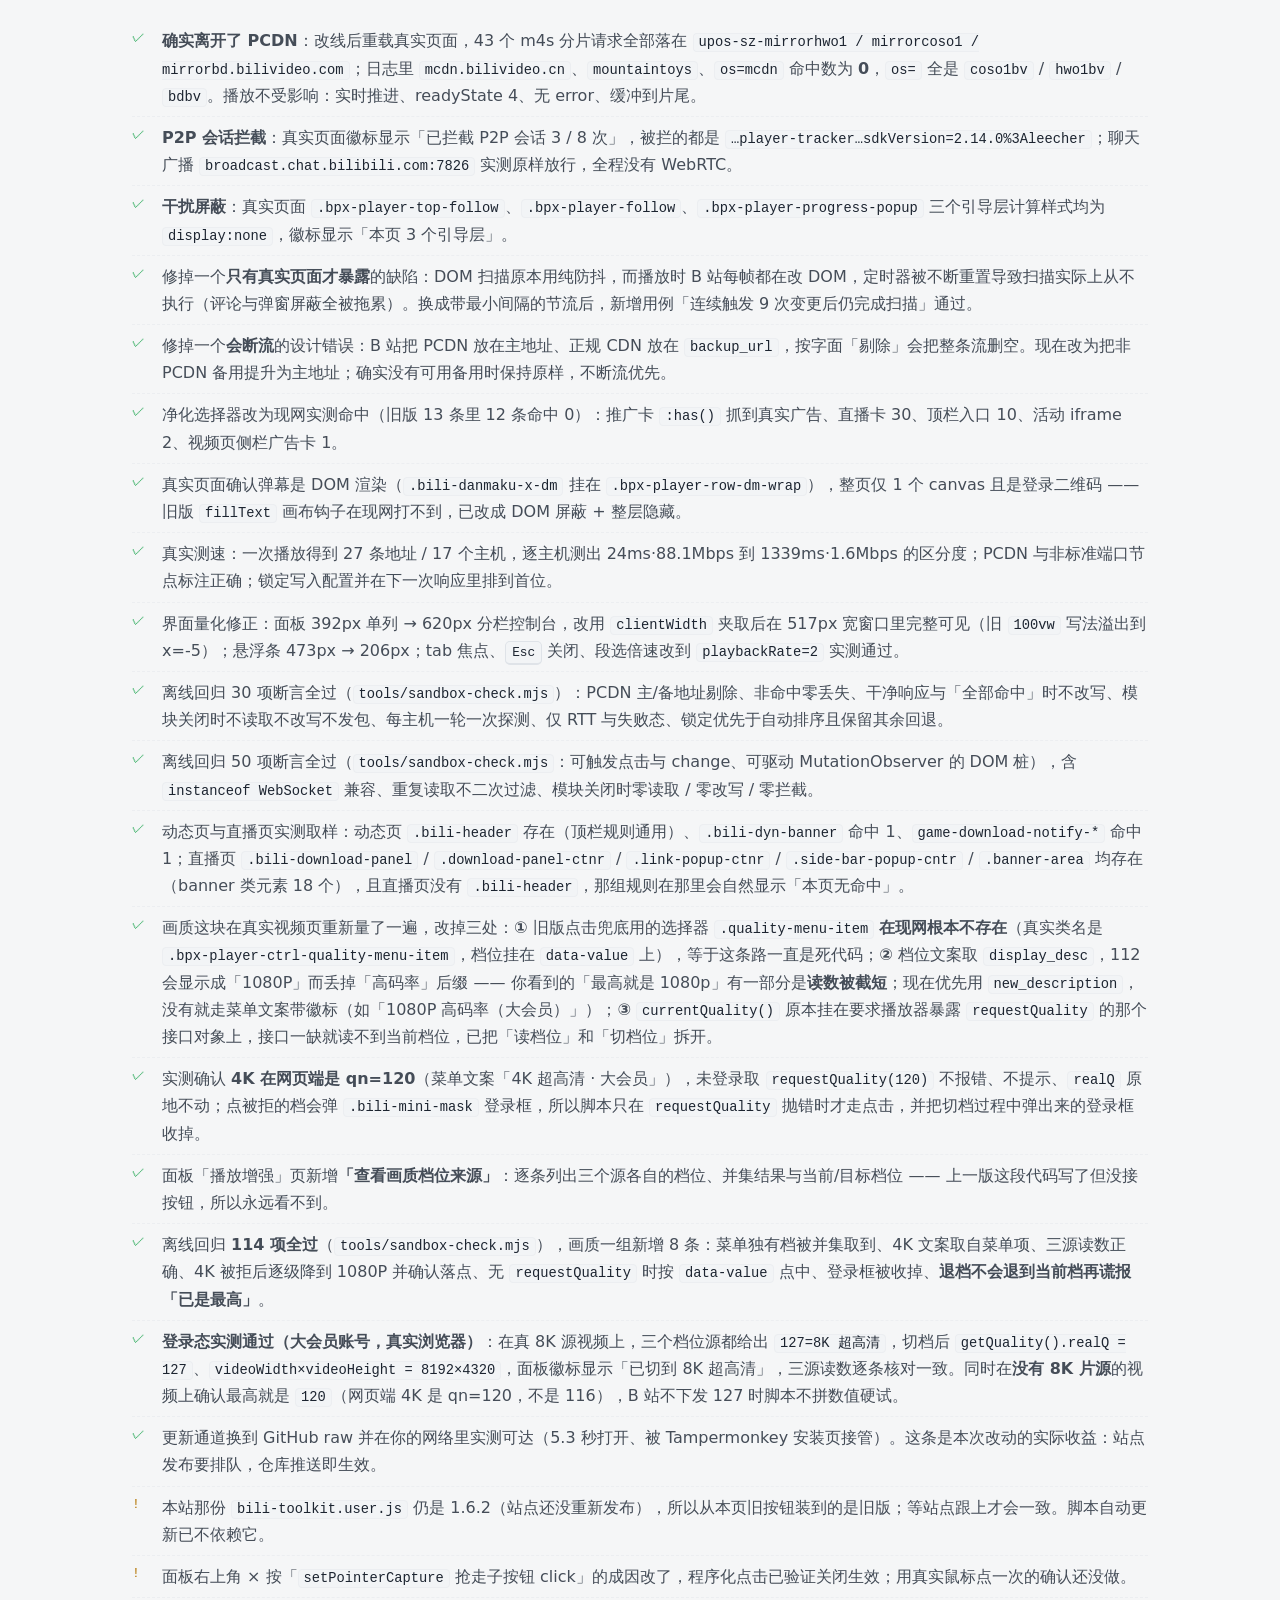
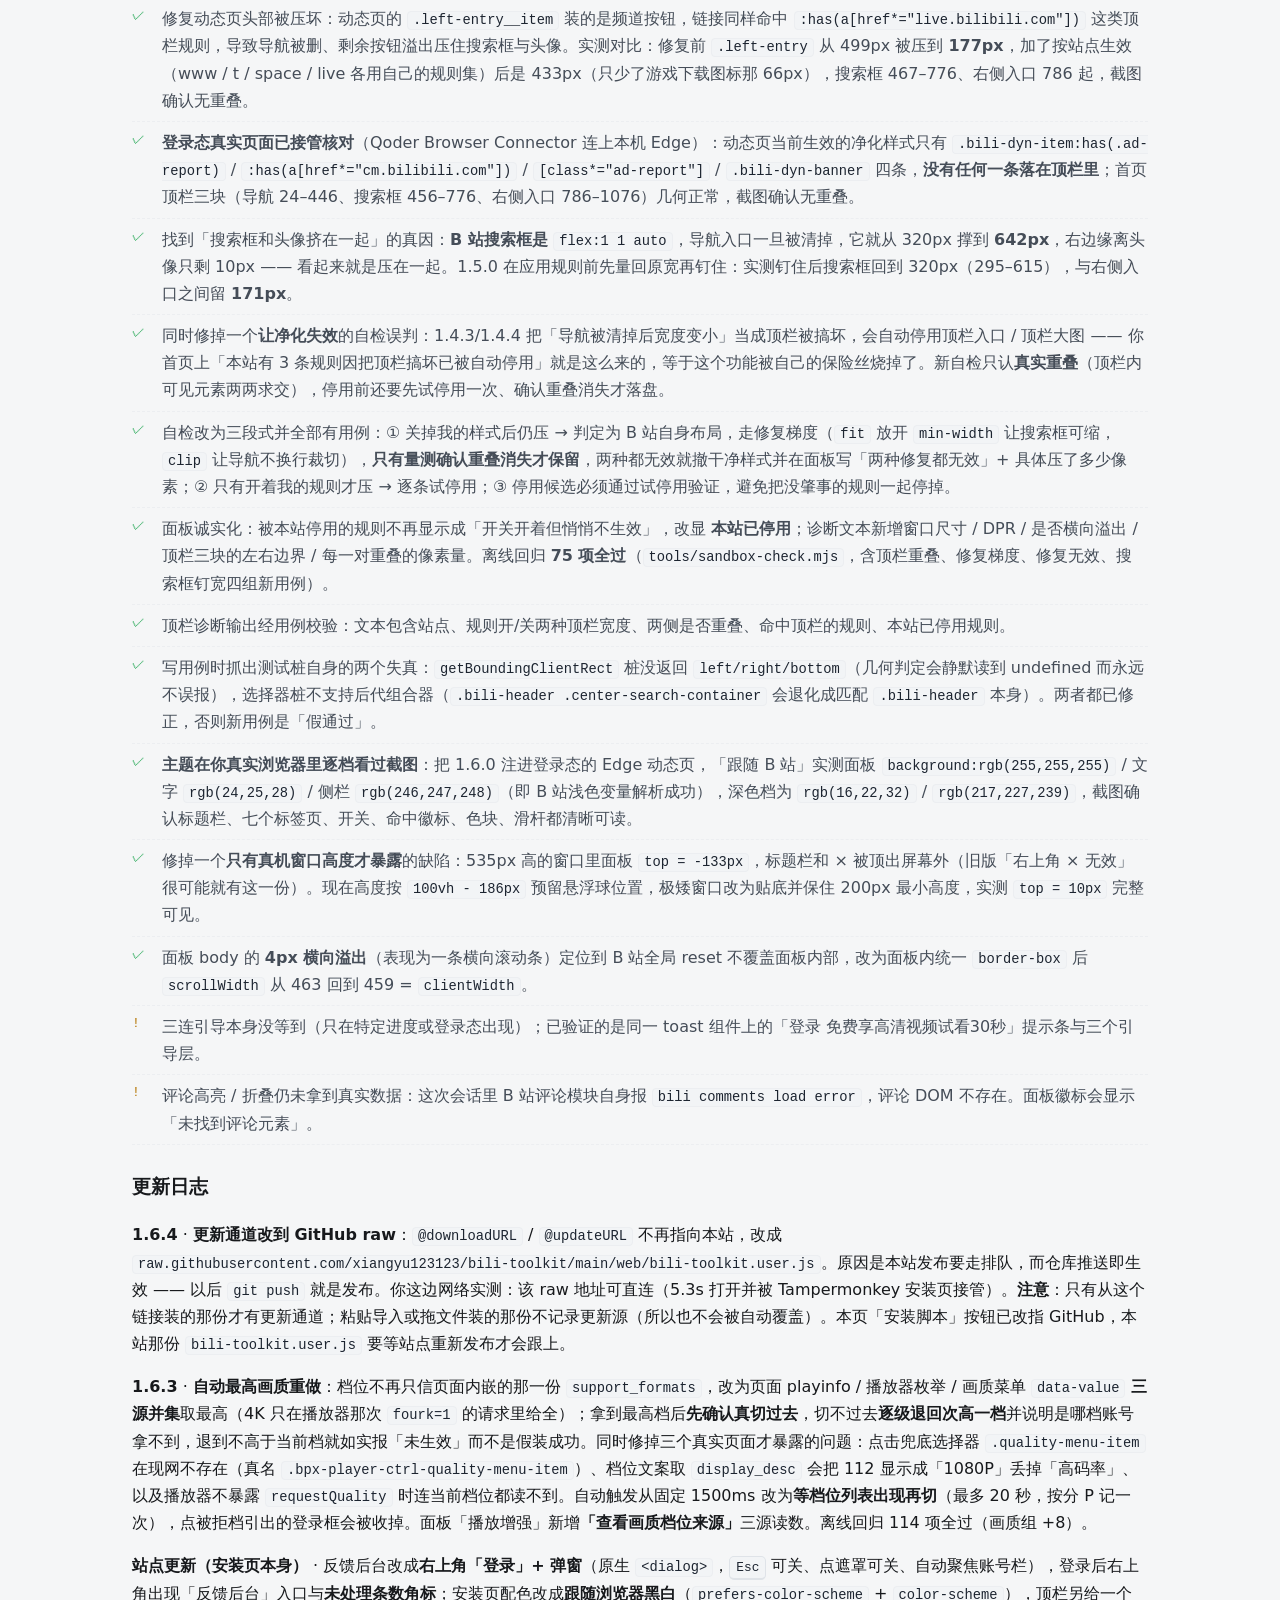
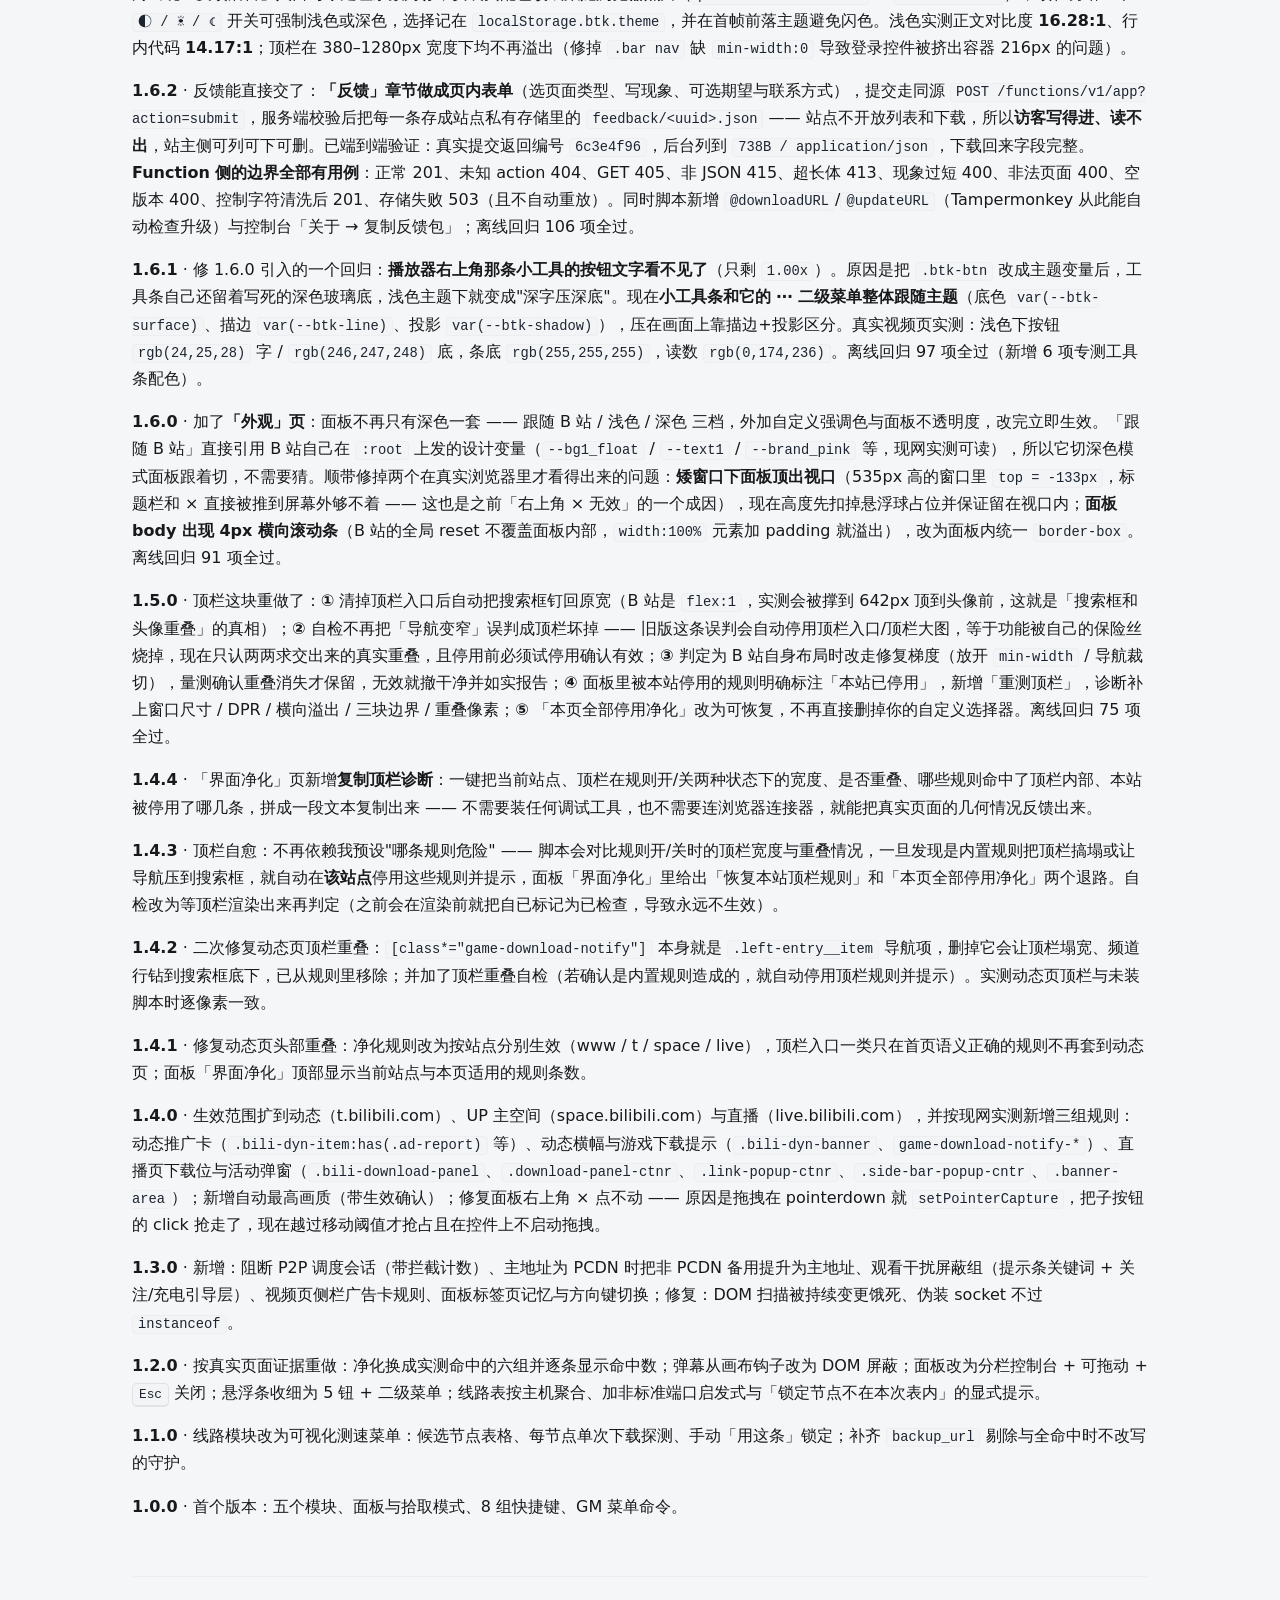
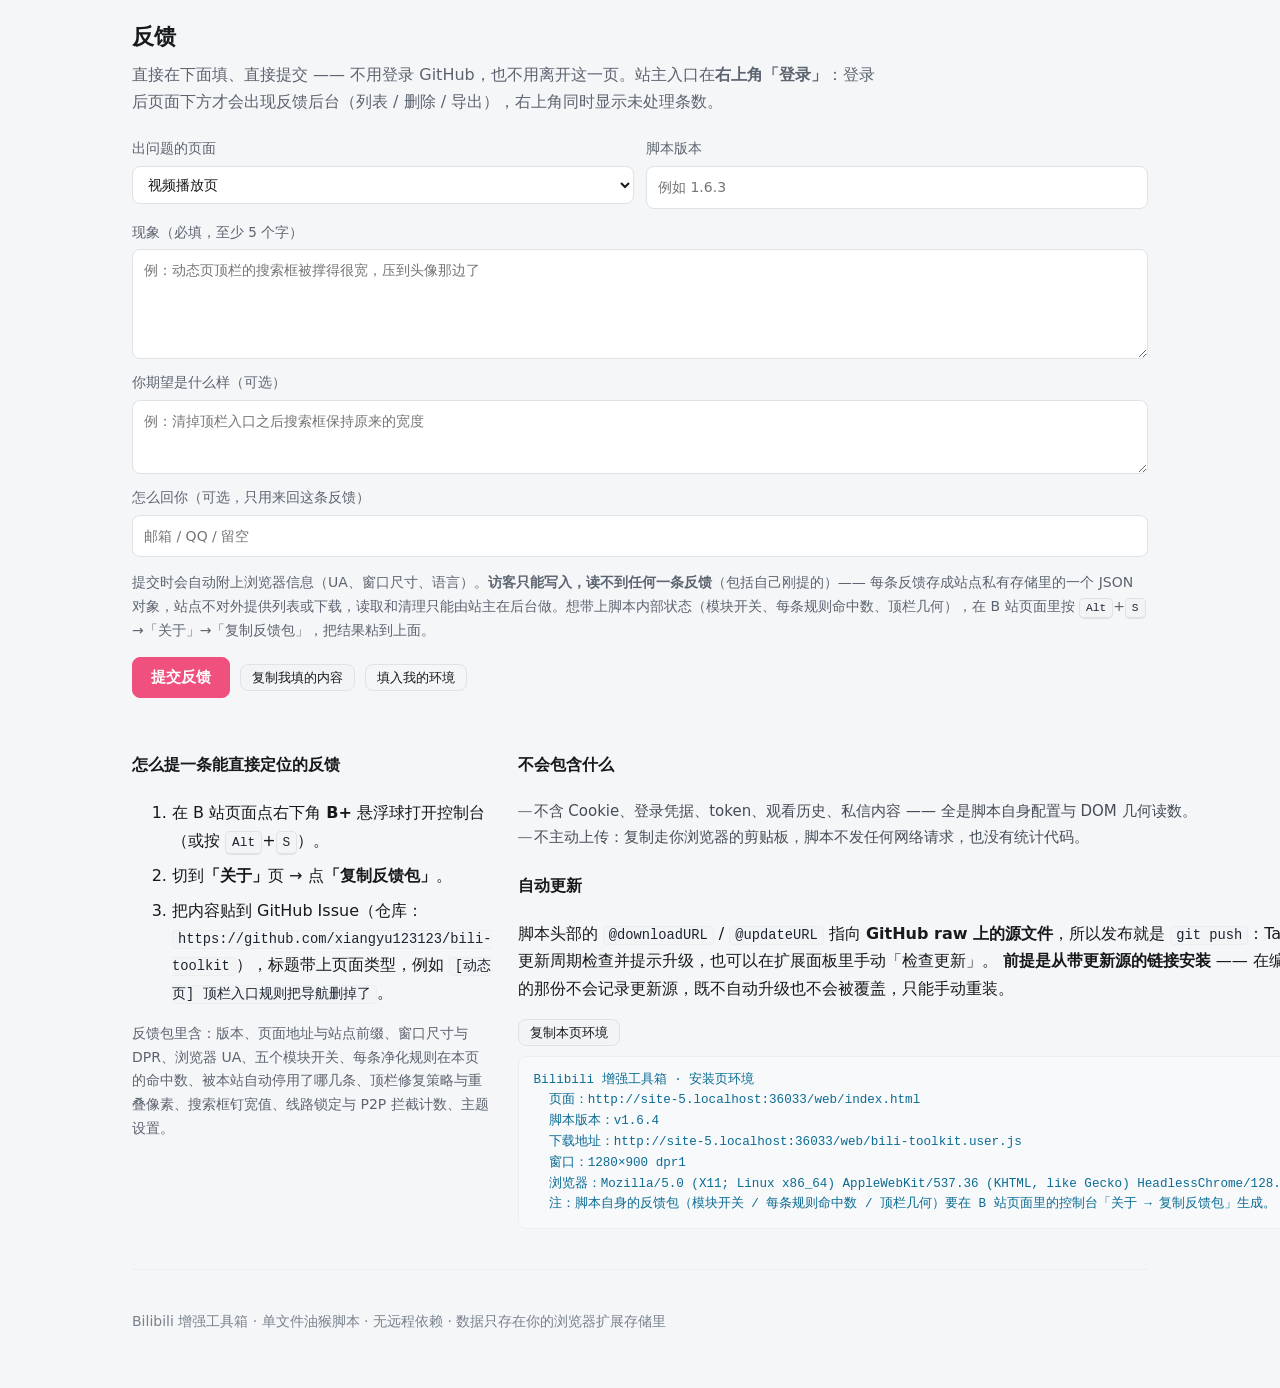
==== commit 47f02328: "更新通道改到 GitHub raw（v1.6.4） 站点发布要走排队，而仓库推送即生效，所以 @downloadURL / @updateURL 不再指向本站， 改指 raw.githubuserco" ====
--- a/web/index.html
+++ b/web/index.html
@@ -74,13 +74,19 @@
         </div>
 
         <div class="actions">
-          <a class="btn primary" href="bili-toolkit.user.js">安装脚本</a>
+          <a
+            class="btn primary"
+            href="https://raw.githubusercontent.com/xiangyu123123/bili-toolkit/main/web/bili-toolkit.user.js"
+            >安装脚本（带自动更新）</a
+          >
           <button class="btn" type="button" data-copy-script>复制完整源码</button>
           <a class="btn" href="bili-toolkit.user.js" download="bili-toolkit.user.js">下载 .user.js 文件</a>
         </div>
         <p class="hint">
-          点「安装脚本」没弹出管理器安装页时：先装管理器，或用「下载文件」再把文件拖进管理器的「实用工具 → 导入」。
-          部分浏览器/管理器需要在设置里打开「允许用户脚本」并授予本站访问权限。
+          「安装脚本」走 GitHub 上的源文件，管理器会同时记下更新源，以后发新版会自动提示升级。本页的
+          <code>bili-toolkit.user.js</code> 只在站点重新发布后才是最新，装完不会自动更新。
+          点「安装脚本」没弹出管理器安装页时：先装管理器，或用「下载文件」再把文件拖进管理器的「实用工具 →
+          导入」—— 但这样装的那份<b>没有更新通道</b>，需要手动重装。部分浏览器/管理器需要在设置里打开「允许用户脚本」并授予本站访问权限。
         </p>
 
         <ul class="chips">
@@ -384,7 +390,8 @@
       <section id="source">
         <h2>源码</h2>
         <p class="section-lede">
-          站点上的 <code>bili-toolkit.user.js</code> 是唯一真相，直接看或复制。共
+          唯一真相是 <a href="https://github.com/xiangyu123123/bili-toolkit">GitHub 仓库</a>里的
+          <code>web/bili-toolkit.user.js</code>；下面这份是本站当前已发布副本，站点没重新发布时它会落后。共
           <b id="src-meta">加载中…</b>
         </p>
         <div class="src-bar">
@@ -397,7 +404,7 @@
 
       <!-- 校验 -->
       <section id="log">
-        <h2>v1.6.3 的验证范围</h2>
+        <h2>v1.6.4 的验证范围</h2>
         <p class="section-lede">这一版是边注入真实页面边改出来的，所以下面区分「页面里验过」和「只在离线环境验过」。</p>
         <ul class="checks">
           <li class="done"><b>确实离开了 PCDN</b>：改线后重载真实页面，43 个 m4s 分片请求全部落在 <code>upos-sz-mirrorhwo1 / mirrorcoso1 / mirrorbd.bilivideo.com</code>；日志里 <code>mcdn.bilivideo.cn</code>、<code>mountaintoys</code>、<code>os=mcdn</code> 命中数为 <b>0</b>，<code>os=</code> 全是 <code>coso1bv</code> / <code>hwo1bv</code> / <code>bdbv</code>。播放不受影响：实时推进、readyState 4、无 error、缓冲到片尾。</li>
@@ -416,7 +423,9 @@
           <li class="done">实测确认 <b>4K 在网页端是 qn=120</b>（菜单文案「4K 超高清 · 大会员」），未登录取 <code>requestQuality(120)</code> 不报错、不提示、<code>realQ</code> 原地不动；点被拒的档会弹 <code>.bili-mini-mask</code> 登录框，所以脚本只在 <code>requestQuality</code> 抛错时才走点击，并把切档过程中弹出来的登录框收掉。</li>
           <li class="done">面板「播放增强」页新增<b>「查看画质档位来源」</b>：逐条列出三个源各自的档位、并集结果与当前/目标档位 —— 上一版这段代码写了但没接按钮，所以永远看不到。</li>
           <li class="done">离线回归 <b>114 项全过</b>（<code>tools/sandbox-check.mjs</code>），画质一组新增 8 条：菜单独有档被并集取到、4K 文案取自菜单项、三源读数正确、4K 被拒后逐级降到 1080P 并确认落点、无 <code>requestQuality</code> 时按 <code>data-value</code> 点中、登录框被收掉、<b>退档不会退到当前档再谎报「已是最高」</b>。</li>
-          <li class="todo">自动最高画质<b>还差你登录态那一次确认</b>：未登录只能验到「取档正确、被拒时如实降档」，验不到「大会员真的切进 120/127」。请在登录态视频页点一次「立即切到最高画质」，或直接开「查看画质档位来源」把三行读数发我 —— 如果那里最高只到 112，说明这个视频本身没有 4K 源，不是脚本压着不切。</li>
+          <li class="done"><b>登录态实测通过（大会员账号，真实浏览器）</b>：在真 8K 源视频上，三个档位源都给出 <code>127=8K 超高清</code>，切档后 <code>getQuality().realQ = 127</code>、<code>videoWidth×videoHeight = 8192×4320</code>，面板徽标显示「已切到 8K 超高清」，三源读数逐条核对一致。同时在<b>没有 8K 片源</b>的视频上确认最高就是 <code>120</code>（网页端 4K 是 qn=120，不是 116），B 站不下发 127 时脚本不拼数值硬试。</li>
+          <li class="done">更新通道换到 GitHub raw 并在你的网络里实测可达（5.3 秒打开、被 Tampermonkey 安装页接管）。这条是本次改动的实际收益：站点发布要排队，仓库推送即生效。</li>
+          <li class="todo">本站那份 <code>bili-toolkit.user.js</code> 仍是 1.6.2（站点还没重新发布），所以从本页旧按钮装到的是旧版；等站点跟上才会一致。脚本自动更新已不依赖它。</li>
           <li class="todo">面板右上角 × 按「<code>setPointerCapture</code> 抢走子按钮 click」的成因改了，程序化点击已验证关闭生效；用真实鼠标点一次的确认还没做。</li>
           <li class="done">修复动态页头部被压坏：动态页的 <code>.left-entry__item</code> 装的是频道按钮，链接同样命中 <code>:has(a[href*="live.bilibili.com"])</code> 这类顶栏规则，导致导航被删、剩余按钮溢出压住搜索框与头像。实测对比：修复前 <code>.left-entry</code> 从 499px 被压到 <b>177px</b>，加了按站点生效（www / t / space / live 各用自己的规则集）后是 433px（只少了游戏下载图标那 66px），搜索框 467–776、右侧入口 786 起，截图确认无重叠。</li>
           <li class="done"><b>登录态真实页面已接管核对</b>（Qoder Browser Connector 连上本机 Edge）：动态页当前生效的净化样式只有 <code>.bili-dyn-item:has(.ad-report)</code> / <code>:has(a[href*="cm.bilibili.com"])</code> / <code>[class*="ad-report"]</code> / <code>.bili-dyn-banner</code> 四条，<b>没有任何一条落在顶栏里</b>；首页顶栏三块（导航 24–446、搜索框 456–776、右侧入口 786–1076）几何正常，截图确认无重叠。</li>
@@ -431,9 +440,9 @@
           <li class="done">面板 body 的 <b>4px 横向溢出</b>（表现为一条横向滚动条）定位到 B 站全局 reset 不覆盖面板内部，改为面板内统一 <code>border-box</code> 后 <code>scrollWidth</code> 从 463 回到 459 = <code>clientWidth</code>。</li>
           <li class="todo">三连引导本身没等到（只在特定进度或登录态出现）；已验证的是同一 toast 组件上的「登录 免费享高清视频试看30秒」提示条与三个引导层。</li>
           <li class="todo">评论高亮 / 折叠仍未拿到真实数据：这次会话里 B 站评论模块自身报 <code>bili comments load error</code>，评论 DOM 不存在。面板徽标会显示「未找到评论元素」。</li>
-          <li class="todo">自动最高画质需要你在登录态的视频页点一次「立即切到最高画质」确认；未登录时 <code>requestQuality()</code> 会被接受但不生效，面板会如实显示降档结果。</li>
         </ul>
         <h3>更新日志</h3>
+        <p><b>1.6.4</b> · <b>更新通道改到 GitHub raw</b>：<code>@downloadURL</code> / <code>@updateURL</code> 不再指向本站，改成 <code>raw.githubusercontent.com/xiangyu123123/bili-toolkit/main/web/bili-toolkit.user.js</code>。原因是本站发布要走排队，而仓库推送即生效 —— 以后 <code>git push</code> 就是发布。你这边网络实测：该 raw 地址可直连（5.3s 打开并被 Tampermonkey 安装页接管）。<b>注意</b>：只有从这个链接装的那份才有更新通道；粘贴导入或拖文件装的那份不记录更新源（所以也不会被自动覆盖）。本页「安装脚本」按钮已改指 GitHub，本站那份 <code>bili-toolkit.user.js</code> 要等站点重新发布才会跟上。</p>
         <p><b>1.6.3</b> · <b>自动最高画质重做</b>：档位不再只信页面内嵌的那一份 <code>support_formats</code>，改为页面 playinfo / 播放器枚举 / 画质菜单 <code>data-value</code> <b>三源并集</b>取最高（4K 只在播放器那次 <code>fourk=1</code> 的请求里给全）；拿到最高档后<b>先确认真切过去</b>，切不过去<b>逐级退回次高一档</b>并说明是哪档账号拿不到，退到不高于当前档就如实报「未生效」而不是假装成功。同时修掉三个真实页面才暴露的问题：点击兜底选择器 <code>.quality-menu-item</code> 在现网不存在（真名 <code>.bpx-player-ctrl-quality-menu-item</code>）、档位文案取 <code>display_desc</code> 会把 112 显示成「1080P」丢掉「高码率」、以及播放器不暴露 <code>requestQuality</code> 时连当前档位都读不到。自动触发从固定 1500ms 改为<b>等档位列表出现再切</b>（最多 20 秒，按分 P 记一次），点被拒档引出的登录框会被收掉。面板「播放增强」新增<b>「查看画质档位来源」</b>三源读数。离线回归 114 项全过（画质组 +8）。</p>
         <p><b>站点更新（安装页本身）</b> · 反馈后台改成<b>右上角「登录」+ 弹窗</b>（原生 <code>&lt;dialog&gt;</code>，<kbd>Esc</kbd> 可关、点遮罩可关、自动聚焦账号栏），登录后右上角出现「反馈后台」入口与<b>未处理条数角标</b>；安装页配色改成<b>跟随浏览器黑白</b>（<code>prefers-color-scheme</code> + <code>color-scheme</code>），顶栏另给一个 <code>◐ / ☀ / ☾</code> 开关可强制浅色或深色，选择记在 <code>localStorage.btk.theme</code>，并在首帧前落主题避免闪色。浅色实测正文对比度 <b>16.28:1</b>、行内代码 <b>14.17:1</b>；顶栏在 380–1280px 宽度下均不再溢出（修掉 <code>.bar nav</code> 缺 <code>min-width:0</code> 导致登录控件被挤出容器 216px 的问题）。</p>
         <p><b>1.6.2</b> · 反馈能直接交了：<b>「反馈」章节做成页内表单</b>（选页面类型、写现象、可选期望与联系方式），提交走同源 <code>POST /functions/v1/app?action=submit</code>，服务端校验后把每一条存成站点私有存储里的 <code>feedback/&lt;uuid&gt;.json</code> —— 站点不开放列表和下载，所以<b>访客写得进、读不出</b>，站主侧可列可下可删。已端到端验证：真实提交返回编号 <code>6c3e4f96</code>，后台列到 <code>738B / application/json</code>，下载回来字段完整。<b>Function 侧的边界全部有用例</b>：正常 201、未知 action 404、GET 405、非 JSON 415、超长体 413、现象过短 400、非法页面 400、空版本 400、控制字符清洗后 201、存储失败 503（且不自动重放）。同时脚本新增 <code>@downloadURL</code>/<code>@updateURL</code>（Tampermonkey 从此能自动检查升级）与控制台「关于 → 复制反馈包」；离线回归 106 项全过。</p>
@@ -518,7 +527,11 @@
               <li>不主动上传：复制走你浏览器的剪贴板，脚本不发任何网络请求，也没有统计代码。</li>
             </ul>
             <h4>自动更新</h4>
-            <p>脚本头部带 <code>@downloadURL</code> / <code>@updateURL</code>，指向本页同域的 <code>bili-toolkit.user.js</code>；Tampermonkey 会按它自己的更新周期检查并提示升级，也可以在扩展面板里手动「检查更新」。</p>
+            <p>
+              脚本头部的 <code>@downloadURL</code> / <code>@updateURL</code> 指向 <b>GitHub raw 上的源文件</b>，所以发布就是
+              <code>git push</code>：Tampermonkey 按自己的更新周期检查并提示升级，也可以在扩展面板里手动「检查更新」。
+              <b>前提是从带更新源的链接安装</b> —— 在编辑器里粘贴或拖文件导入的那份不会记录更新源，既不自动升级也不会被覆盖，只能手动重装。
+            </p>
             <button class="btn tiny" type="button" data-copy="#env-pack">复制本页环境</button>
             <pre id="env-pack" class="code" tabindex="0" role="region" aria-label="本页环境"></pre>
           </div>
